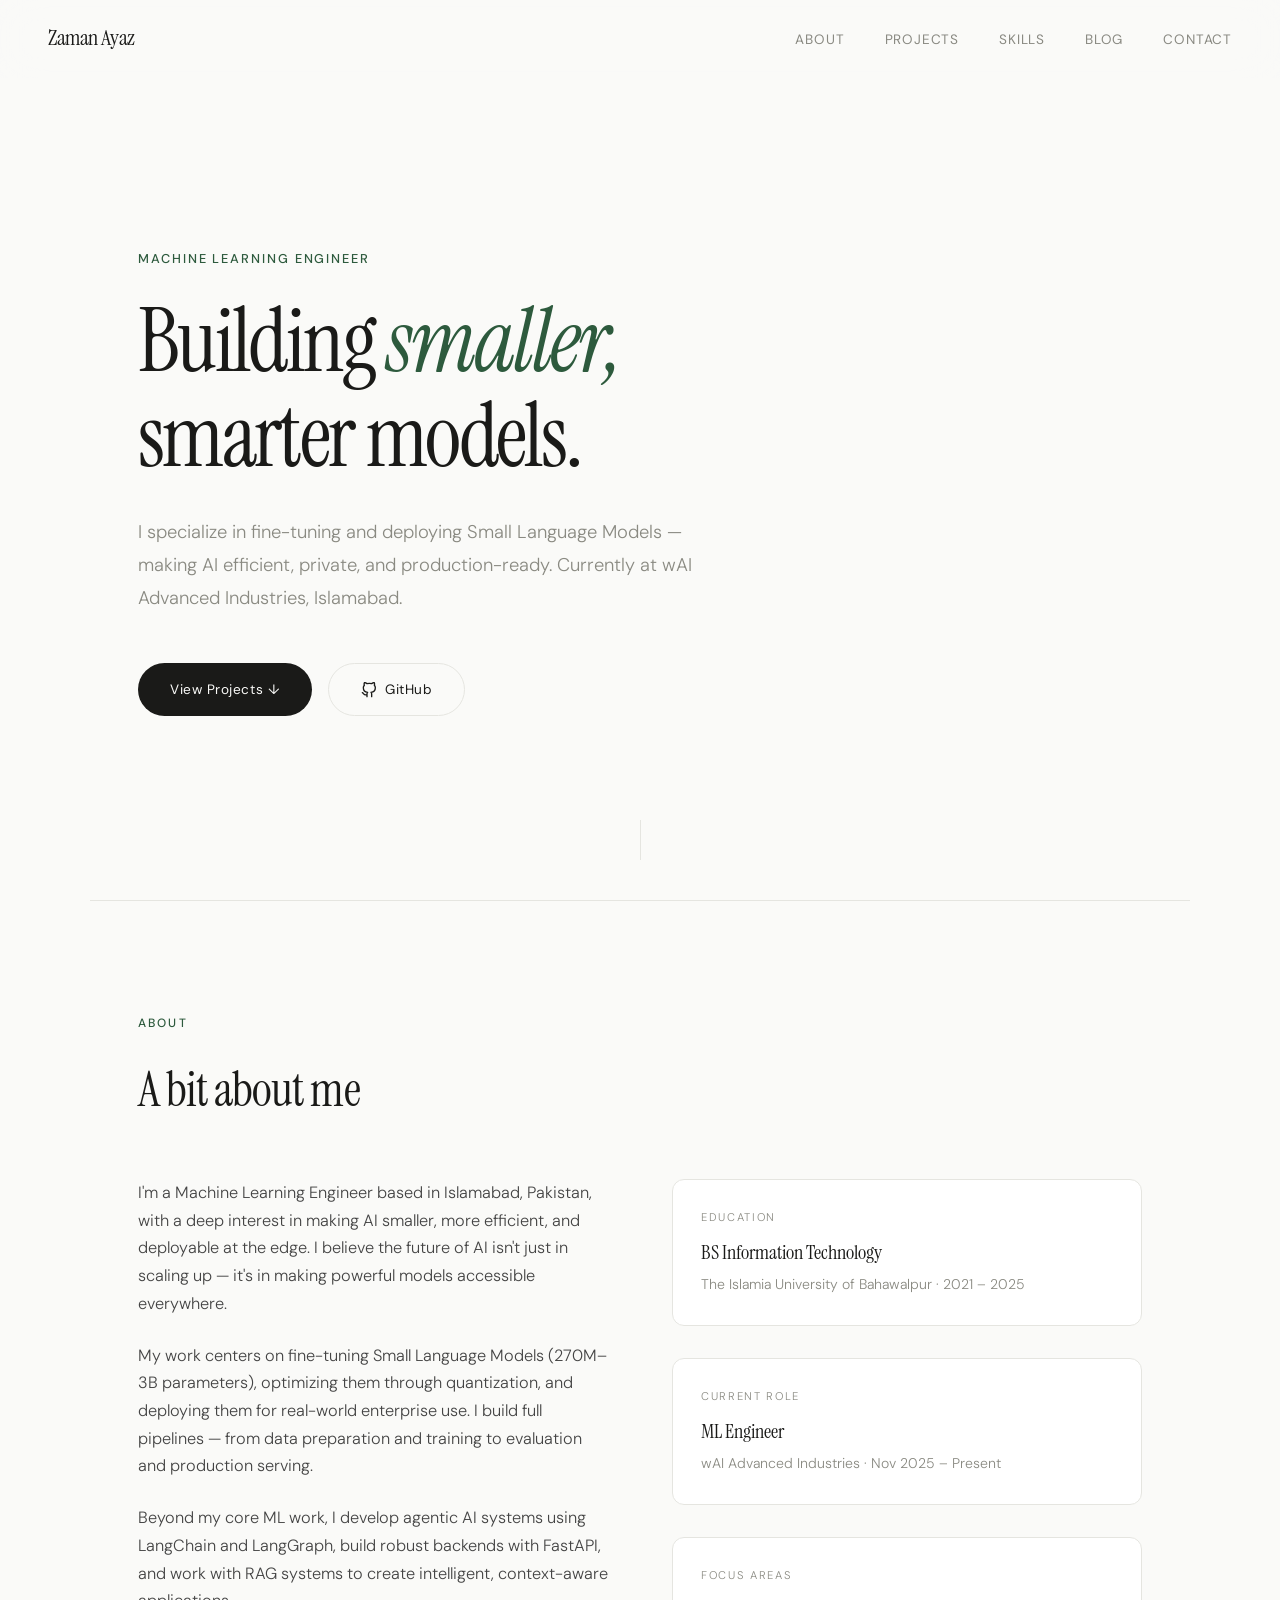
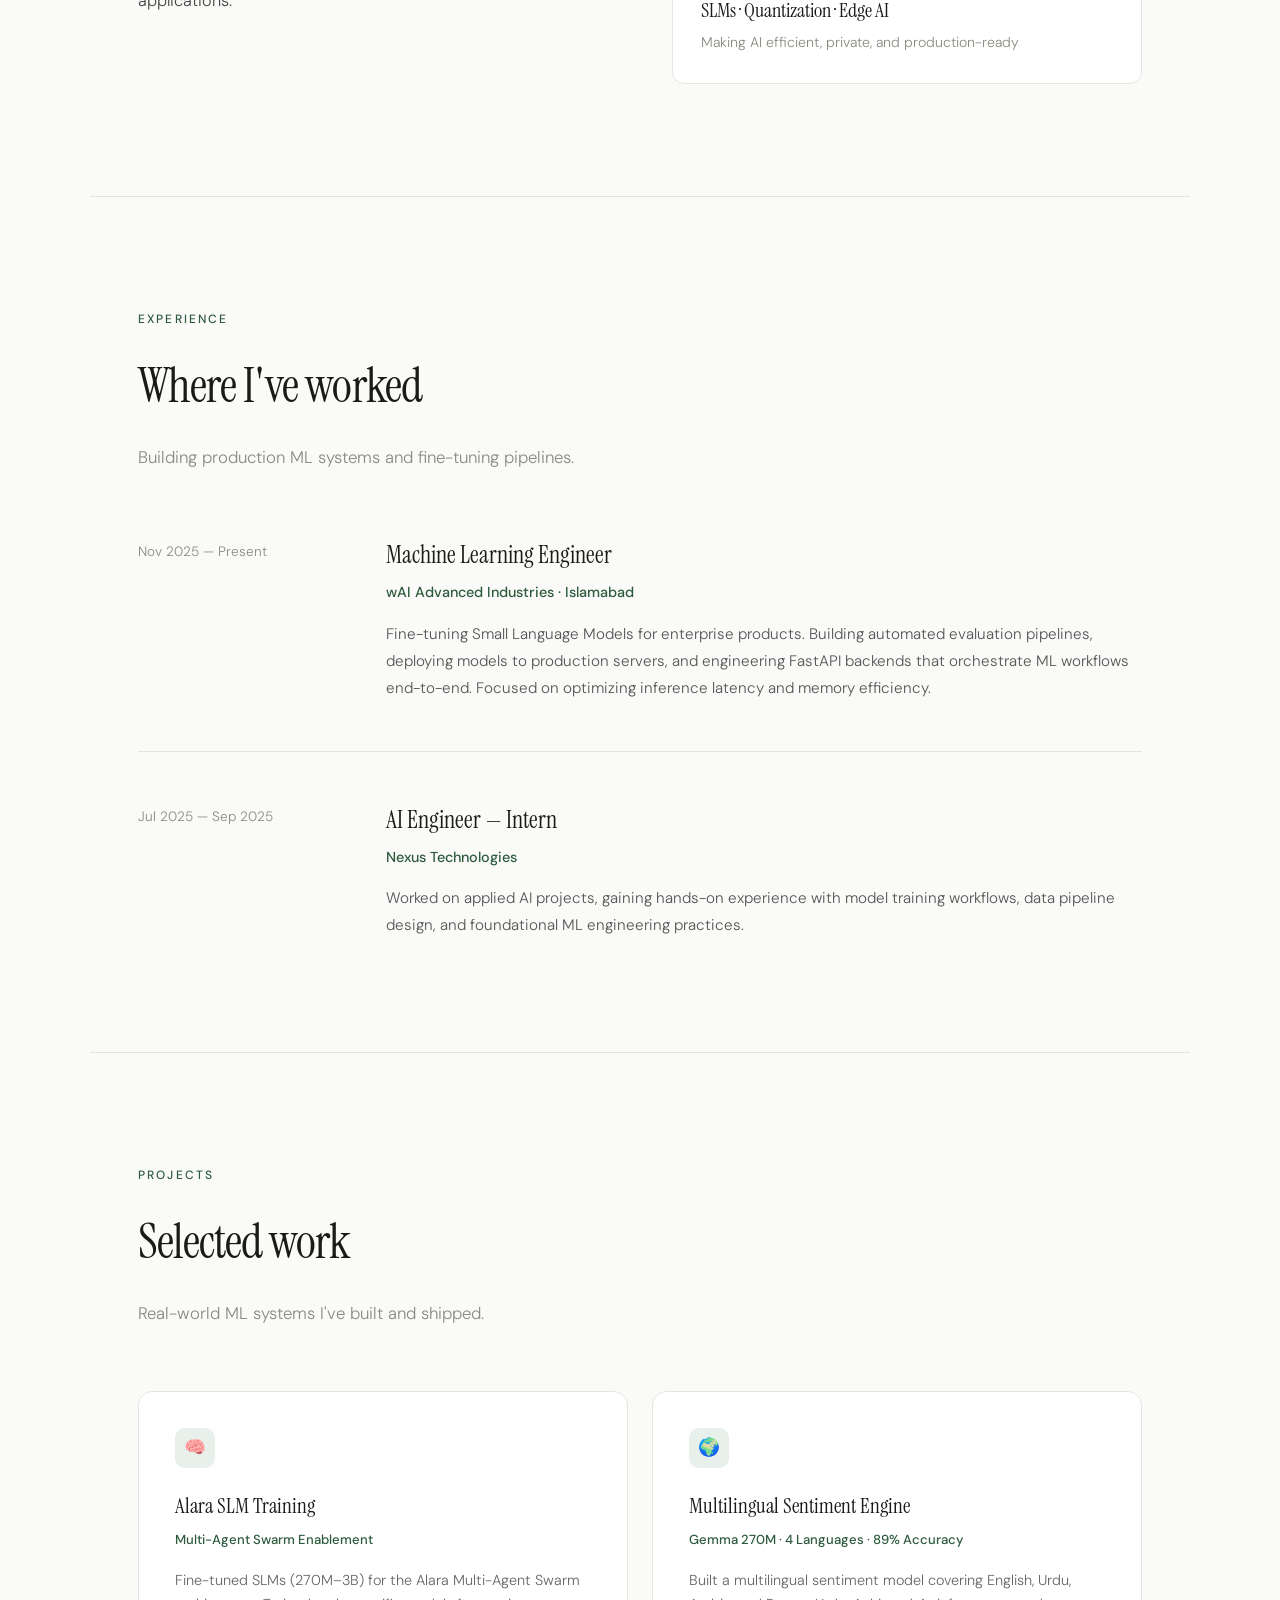
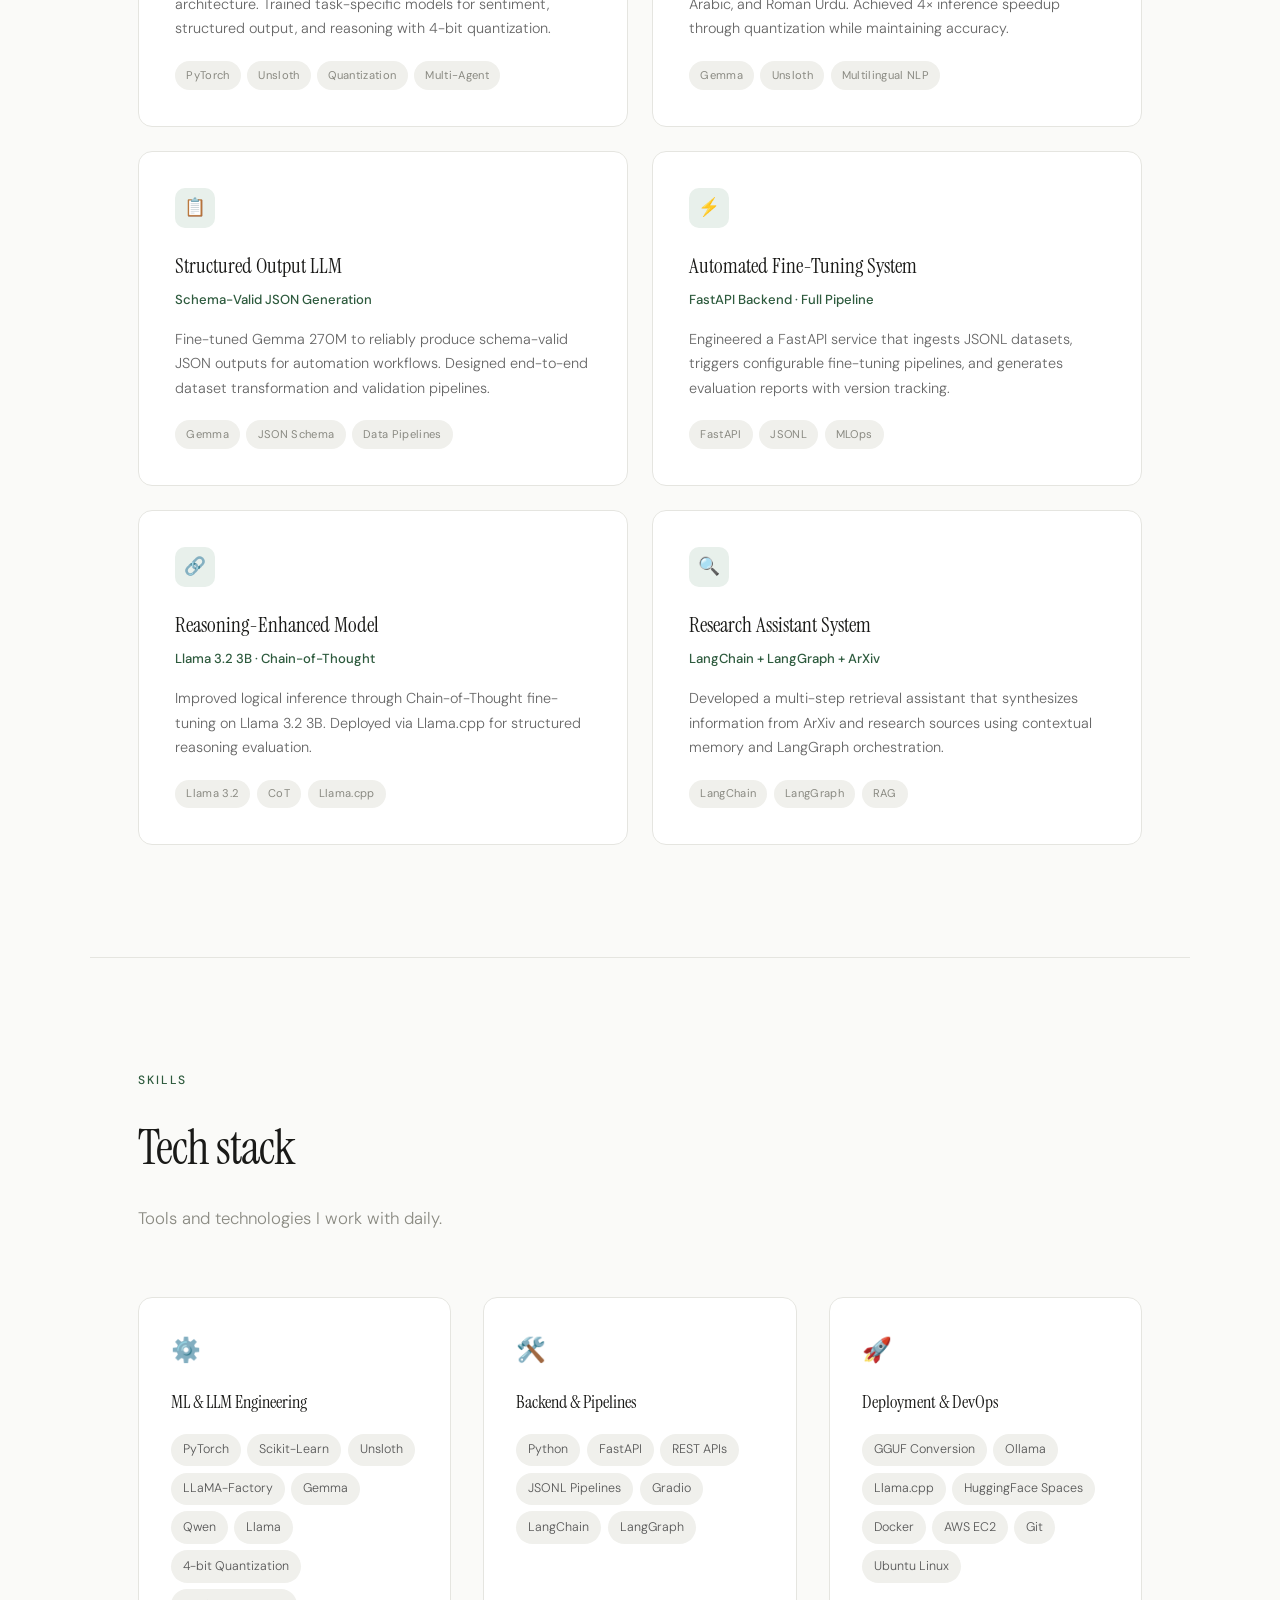
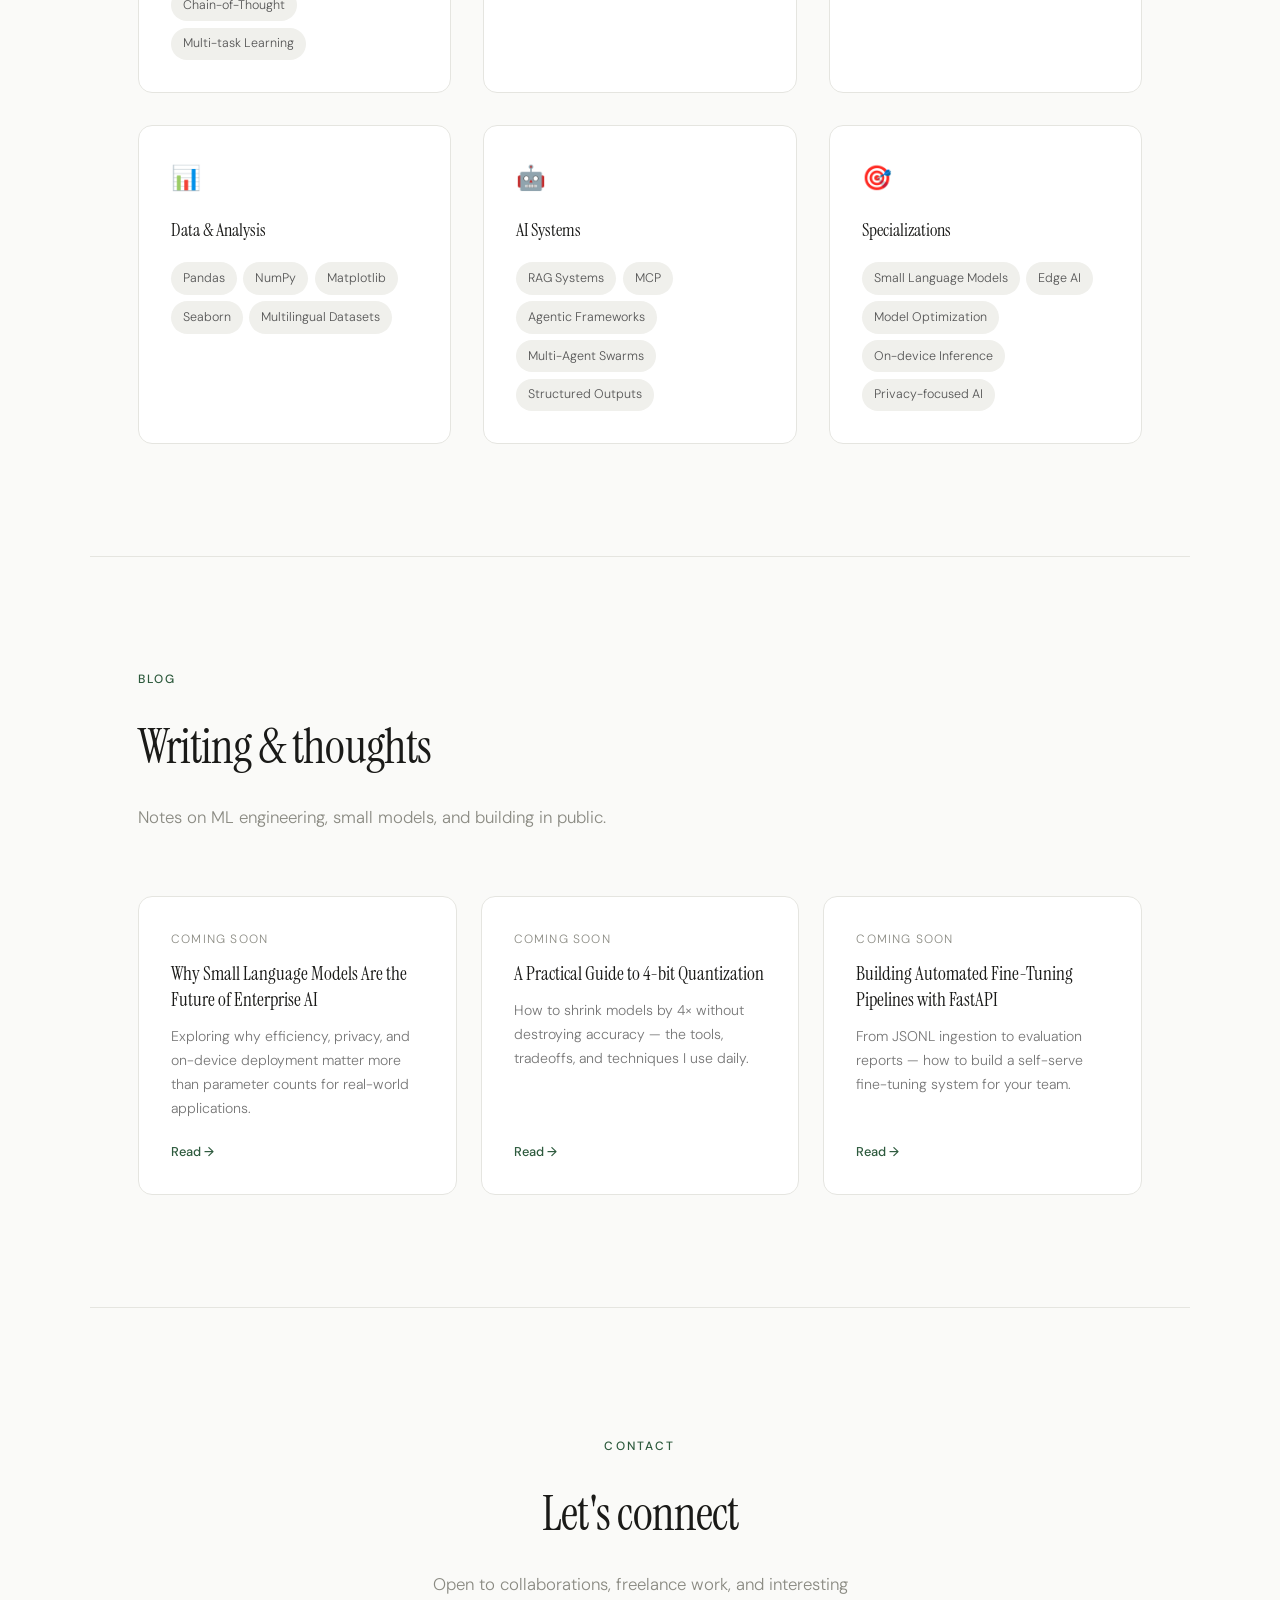
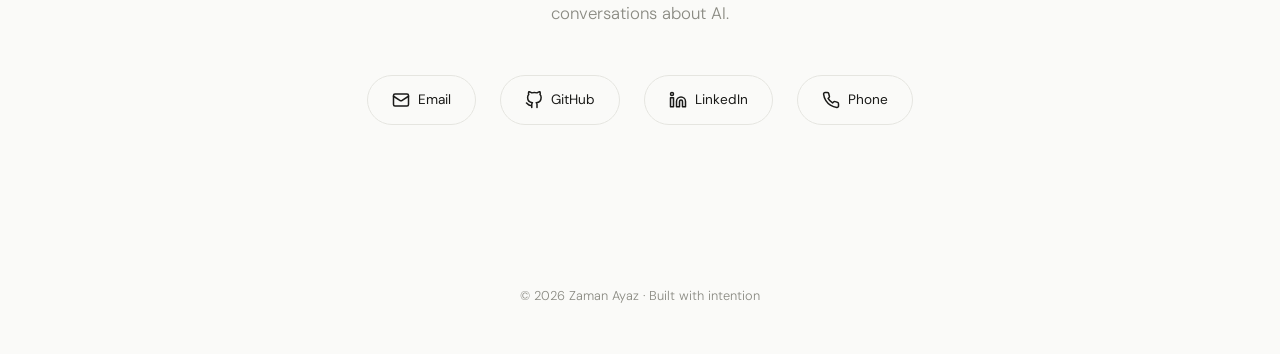
==== index.html @ 04a80a07 "Add role=link to disabled anchors" ====
<!DOCTYPE html>
<html lang="en">
<head>
    <meta charset="UTF-8">
    <meta name="viewport" content="width=device-width, initial-scale=1.0">
    <title>Zaman Ayaz — ML Engineer</title>
    <meta name="description" content="Machine Learning Engineer specializing in Small Language Models, fine-tuning, and efficient AI deployment.">
    <!-- Open Graph / Facebook -->
    <meta property="og:type" content="website">
    <meta property="og:title" content="Zaman Ayaz — ML Engineer">
    <meta property="og:description" content="Machine Learning Engineer specializing in Small Language Models, fine-tuning, and efficient AI deployment.">
    <meta property="og:image" content="https://zamanayaz.github.io/og-image.png">
    <meta property="og:url" content="https://zamanayaz.github.io/">
    <!-- Twitter -->
    <meta name="twitter:card" content="summary_large_image">
    <meta name="twitter:title" content="Zaman Ayaz — ML Engineer">
    <meta name="twitter:description" content="Machine Learning Engineer specializing in Small Language Models, fine-tuning, and efficient AI deployment.">
    <meta name="twitter:image" content="https://zamanayaz.github.io/og-image.png">
    <!-- Favicon -->
    <link rel="icon" href="data:image/svg+xml,<svg xmlns=%22http://www.w3.org/2000/svg%22 viewBox=%220 0 100 100%22><text y=%22.9em%22 font-size=%2290%22>⚡</text></svg>">
    <link rel="preconnect" href="https://fonts.googleapis.com">
    <link rel="preconnect" href="https://fonts.gstatic.com" crossorigin>
    <link href="https://fonts.googleapis.com/css2?family=Instrument+Serif:ital@0;1&family=DM+Sans:ital,opsz,wght@0,9..40,300;0,9..40,400;0,9..40,500;1,9..40,300;1,9..40,400&display=swap" rel="stylesheet">
    <style>
        :root {
            --bg: #FAFAF8;
            --fg: #1A1A18;
            --muted: #8A8A82;
            --accent: #2D5A3D;
            --accent-light: #E8F0EB;
            --border: #E5E5E0;
            --card-bg: #FFFFFF;
            --tag-bg: #F0F0EC;
            --serif: 'Instrument Serif', Georgia, serif;
            --sans: 'DM Sans', -apple-system, sans-serif;
        }

        @media (prefers-color-scheme: dark) {
            :root {
                --bg: #121212;
                --fg: #FAFAF8;
                --muted: #A0A09A;
                --accent: #4CAF6A;
                --accent-light: #1A2E22;
                --border: #333333;
                --card-bg: #1E1E1E;
                --tag-bg: #2A2A2A;
            }
        }

        * { margin: 0; padding: 0; box-sizing: border-box; }

        *:focus-visible {
            outline: 2px solid var(--accent);
            outline-offset: 4px;
        }

        html {
            scroll-behavior: smooth;
            font-size: 16px;
        }

        body {
            font-family: var(--sans);
            background: var(--bg);
            color: var(--fg);
            line-height: 1.7;
            font-weight: 300;
            overflow-x: hidden;
        }

        ::selection {
            background: var(--accent);
            color: #fff;
        }

        /* ── NAV ── */
        nav {
            position: fixed;
            top: 0;
            left: 0;
            right: 0;
            z-index: 100;
            padding: 1.25rem 3rem;
            display: flex;
            justify-content: space-between;
            align-items: center;
            background: rgba(250, 250, 248, 0.85);
            backdrop-filter: blur(20px);
            -webkit-backdrop-filter: blur(20px);
            border-bottom: 1px solid transparent;
            transition: border-color 0.3s;
        }

        nav.scrolled {
            border-bottom-color: var(--border);
        }

        .nav-logo {
            font-family: var(--serif);
            font-size: 1.35rem;
            color: var(--fg);
            text-decoration: none;
            letter-spacing: -0.02em;
            transition: opacity 0.3s;
        }

        .nav-logo:hover {
            opacity: 0.7;
        }

        .nav-links {
            display: flex;
            gap: 2.5rem;
            list-style: none;
        }

        .nav-links a {
            text-decoration: none;
            color: var(--muted);
            font-size: 0.85rem;
            font-weight: 400;
            letter-spacing: 0.06em;
            text-transform: uppercase;
            transition: color 0.3s;
            position: relative;
        }

        .nav-links a::after {
            content: '';
            position: absolute;
            bottom: -4px;
            left: 0;
            width: 0;
            height: 1px;
            background: var(--accent);
            transition: width 0.3s;
        }

        .nav-links a:hover { color: var(--fg); }
        .nav-links a:hover::after { width: 100%; }

        .hamburger {
            display: none;
            flex-direction: column;
            gap: 5px;
            cursor: pointer;
            background: none;
            border: none;
            padding: 4px;
        }

        .hamburger span {
            display: block;
            width: 22px;
            height: 1.5px;
            background: var(--fg);
            transition: all 0.3s;
        }

        /* ── HERO ── */
        .hero {
            min-height: 100vh;
            display: flex;
            flex-direction: column;
            justify-content: center;
            padding: 8rem 3rem 4rem;
            max-width: 1100px;
            margin: 0 auto;
        }

        .hero-eyebrow {
            font-size: 0.8rem;
            text-transform: uppercase;
            letter-spacing: 0.15em;
            color: var(--accent);
            font-weight: 500;
            margin-bottom: 1.5rem;
            opacity: 0;
            animation: fadeUp 0.8s ease forwards 0.2s;
        }

        .hero h1 {
            font-family: var(--serif);
            font-size: clamp(3rem, 7vw, 5.5rem);
            font-weight: 400;
            line-height: 1.08;
            letter-spacing: -0.03em;
            margin-bottom: 2rem;
            opacity: 0;
            animation: fadeUp 0.8s ease forwards 0.4s;
        }

        .hero h1 em {
            font-style: italic;
            color: var(--accent);
        }

        .hero-desc {
            font-size: 1.15rem;
            color: var(--muted);
            max-width: 560px;
            line-height: 1.8;
            opacity: 0;
            animation: fadeUp 0.8s ease forwards 0.6s;
        }

        .hero-cta {
            display: flex;
            gap: 1rem;
            margin-top: 3rem;
            opacity: 0;
            animation: fadeUp 0.8s ease forwards 0.8s;
        }

        .btn-primary {
            display: inline-flex;
            align-items: center;
            gap: 0.5rem;
            padding: 0.85rem 2rem;
            background: var(--fg);
            color: var(--bg);
            text-decoration: none;
            font-size: 0.85rem;
            font-weight: 400;
            letter-spacing: 0.04em;
            border-radius: 100px;
            transition: all 0.3s;
        }

        .btn-primary:hover {
            background: var(--accent);
            transform: translateY(-2px);
        }

        .btn-secondary {
            display: inline-flex;
            align-items: center;
            gap: 0.5rem;
            padding: 0.85rem 2rem;
            background: transparent;
            color: var(--fg);
            text-decoration: none;
            font-size: 0.85rem;
            font-weight: 400;
            letter-spacing: 0.04em;
            border: 1px solid var(--border);
            border-radius: 100px;
            transition: all 0.3s;
        }

        .btn-secondary:hover {
            border-color: var(--fg);
            transform: translateY(-2px);
        }

        .scroll-indicator {
            position: absolute;
            bottom: 2.5rem;
            left: 50%;
            transform: translateX(-50%);
            display: flex;
            flex-direction: column;
            align-items: center;
            gap: 0.5rem;
            opacity: 0;
            animation: fadeUp 0.8s ease forwards 1s;
        }

        .scroll-line {
            width: 1px;
            height: 40px;
            background: var(--border);
            position: relative;
            overflow: hidden;
        }

        .scroll-line::after {
            content: '';
            position: absolute;
            top: -100%;
            width: 100%;
            height: 100%;
            background: var(--accent);
            animation: scrollDown 2s ease infinite;
        }

        /* ── SECTIONS ── */
        section {
            padding: 7rem 3rem;
            max-width: 1100px;
            margin: 0 auto;
        }

        .section-label {
            font-size: 0.75rem;
            text-transform: uppercase;
            letter-spacing: 0.18em;
            color: var(--accent);
            font-weight: 500;
            margin-bottom: 1rem;
        }

        .section-title {
            font-family: var(--serif);
            font-size: clamp(2rem, 4vw, 3rem);
            font-weight: 400;
            letter-spacing: -0.02em;
            margin-bottom: 1rem;
        }

        .section-subtitle {
            color: var(--muted);
            font-size: 1.05rem;
            max-width: 520px;
            margin-bottom: 4rem;
        }

        .divider {
            width: 100%;
            height: 1px;
            background: var(--border);
            max-width: 1100px;
            margin: 0 auto;
        }

        /* ── ABOUT ── */
        .about-grid {
            display: grid;
            grid-template-columns: 1fr 1fr;
            gap: 4rem;
            align-items: start;
        }

        .about-text p {
            margin-bottom: 1.5rem;
            color: #444;
            font-size: 1.02rem;
        }

        .about-details {
            display: flex;
            flex-direction: column;
            gap: 2rem;
        }

        .detail-block {
            padding: 1.75rem;
            background: var(--card-bg);
            border: 1px solid var(--border);
            border-radius: 12px;
        }

        .detail-label {
            font-size: 0.7rem;
            text-transform: uppercase;
            letter-spacing: 0.15em;
            color: var(--muted);
            margin-bottom: 0.5rem;
        }

        .detail-value {
            font-family: var(--serif);
            font-size: 1.25rem;
        }

        .detail-sub {
            font-size: 0.88rem;
            color: var(--muted);
            margin-top: 0.25rem;
        }

        /* ── EXPERIENCE ── */
        .exp-timeline {
            display: flex;
            flex-direction: column;
            gap: 3rem;
        }

        .exp-item {
            display: grid;
            grid-template-columns: 200px 1fr;
            gap: 3rem;
            padding-bottom: 3rem;
            border-bottom: 1px solid var(--border);
        }

        .exp-item:last-child { border-bottom: none; padding-bottom: 0; }

        .exp-date {
            font-size: 0.85rem;
            color: var(--muted);
            padding-top: 0.3rem;
        }

        .exp-role {
            font-family: var(--serif);
            font-size: 1.5rem;
            margin-bottom: 0.25rem;
        }

        .exp-company {
            color: var(--accent);
            font-weight: 500;
            font-size: 0.9rem;
            margin-bottom: 1rem;
        }

        .exp-desc {
            color: #555;
            font-size: 0.95rem;
            line-height: 1.8;
        }

        /* ── PROJECTS ── */
        .projects-grid {
            display: grid;
            grid-template-columns: repeat(2, 1fr);
            gap: 1.5rem;
        }

        .project-card {
            background: var(--card-bg);
            border: 1px solid var(--border);
            border-radius: 14px;
            padding: 2.25rem;
            transition: all 0.4s cubic-bezier(0.25, 0.46, 0.45, 0.94);
            position: relative;
            overflow: hidden;
        }

        .project-card::before {
            content: '';
            position: absolute;
            top: 0;
            left: 0;
            right: 0;
            height: 3px;
            background: var(--accent);
            transform: scaleX(0);
            transform-origin: left;
            transition: transform 0.4s cubic-bezier(0.25, 0.46, 0.45, 0.94);
        }

        .project-card:hover {
            transform: translateY(-4px);
            box-shadow: 0 20px 60px rgba(0,0,0,0.06);
            border-color: transparent;
        }

        .project-card:hover::before {
            transform: scaleX(1);
        }

        .project-icon {
            width: 40px;
            height: 40px;
            background: var(--accent-light);
            border-radius: 10px;
            display: flex;
            align-items: center;
            justify-content: center;
            margin-bottom: 1.25rem;
            font-size: 1.1rem;
        }

        .project-name {
            font-family: var(--serif);
            font-size: 1.3rem;
            margin-bottom: 0.35rem;
        }

        .project-tagline {
            font-size: 0.82rem;
            color: var(--accent);
            font-weight: 500;
            margin-bottom: 1rem;
        }

        .project-desc {
            font-size: 0.9rem;
            color: #666;
            line-height: 1.7;
            margin-bottom: 1.25rem;
        }

        .project-tags {
            display: flex;
            flex-wrap: wrap;
            gap: 0.4rem;
        }

        .tag {
            font-size: 0.7rem;
            padding: 0.3rem 0.7rem;
            background: var(--tag-bg);
            border-radius: 100px;
            color: var(--muted);
            letter-spacing: 0.03em;
            font-weight: 400;
        }

        /* ── SKILLS ── */
        .skills-categories {
            display: grid;
            grid-template-columns: repeat(3, 1fr);
            gap: 2rem;
        }

        .skill-category {
            padding: 2rem;
            background: var(--card-bg);
            border: 1px solid var(--border);
            border-radius: 14px;
            transition: all 0.3s;
        }

        .skill-category:hover {
            border-color: var(--accent);
        }

        .skill-cat-icon {
            font-size: 1.5rem;
            margin-bottom: 1rem;
        }

        .skill-cat-name {
            font-family: var(--serif);
            font-size: 1.15rem;
            margin-bottom: 1rem;
        }

        .skill-list {
            display: flex;
            flex-wrap: wrap;
            gap: 0.4rem;
        }

        .skill-tag {
            font-size: 0.78rem;
            padding: 0.35rem 0.75rem;
            background: var(--tag-bg);
            border-radius: 100px;
            color: #555;
            transition: all 0.2s;
        }

        .skill-tag:hover {
            background: var(--accent-light);
            color: var(--accent);
        }

        /* ── BLOG ── */
        .blog-grid {
            display: grid;
            grid-template-columns: repeat(3, 1fr);
            gap: 1.5rem;
        }

        .blog-card {
            background: var(--card-bg);
            border: 1px solid var(--border);
            border-radius: 14px;
            padding: 2rem;
            transition: all 0.3s;
            text-decoration: none;
            color: inherit;
            display: flex;
            flex-direction: column;
        }

        .blog-card:hover {
            transform: translateY(-3px);
            box-shadow: 0 15px 40px rgba(0,0,0,0.05);
        }

        .blog-date {
            font-size: 0.75rem;
            color: var(--muted);
            text-transform: uppercase;
            letter-spacing: 0.1em;
            margin-bottom: 0.75rem;
        }

        .blog-title {
            font-family: var(--serif);
            font-size: 1.2rem;
            line-height: 1.35;
            margin-bottom: 0.75rem;
        }

        .blog-excerpt {
            font-size: 0.88rem;
            color: #777;
            line-height: 1.7;
            flex: 1;
        }

        .blog-read {
            font-size: 0.8rem;
            color: var(--accent);
            font-weight: 500;
            margin-top: 1.25rem;
            display: inline-flex;
            align-items: center;
            gap: 0.3rem;
        }

        /* ── CONTACT / FOOTER ── */
        .contact-section {
            text-align: center;
            padding: 8rem 3rem;
        }

        .contact-section .section-subtitle {
            margin: 0 auto 3rem;
        }

        .social-links {
            display: flex;
            justify-content: center;
            gap: 1.5rem;
        }

        .social-link {
            display: flex;
            align-items: center;
            gap: 0.5rem;
            padding: 0.75rem 1.5rem;
            border: 1px solid var(--border);
            border-radius: 100px;
            text-decoration: none;
            color: var(--fg);
            font-size: 0.85rem;
            font-weight: 400;
            transition: all 0.3s;
        }

        .social-link:hover {
            border-color: var(--accent);
            color: var(--accent);
            transform: translateY(-2px);
        }

        .social-link svg {
            width: 18px;
            height: 18px;
        }

        .back-to-top {
            position: fixed;
            bottom: 2rem;
            right: 2rem;
            width: 45px;
            height: 45px;
            background: var(--fg);
            color: var(--bg);
            border: none;
            border-radius: 50%;
            cursor: pointer;
            display: flex;
            align-items: center;
            justify-content: center;
            opacity: 0;
            visibility: hidden;
            transform: translateY(20px);
            transition: all 0.3s;
            z-index: 90;
            box-shadow: 0 4px 12px rgba(0,0,0,0.1);
        }

        .back-to-top.show {
            opacity: 1;
            visibility: visible;
            transform: translateY(0);
        }

        .back-to-top:hover {
            background: var(--accent);
            transform: translateY(-3px);
        }

        footer {
            text-align: center;
            padding: 2rem 3rem 3rem;
            font-size: 0.8rem;
            color: var(--muted);
        }

        /* ── ANIMATIONS ── */
        @keyframes fadeUp {
            from { opacity: 0; transform: translateY(30px); }
            to { opacity: 1; transform: translateY(0); }
        }

        @keyframes scrollDown {
            0% { top: -100%; }
            100% { top: 100%; }
        }

        .reveal {
            opacity: 0;
            transform: translateY(40px);
            transition: all 0.8s cubic-bezier(0.25, 0.46, 0.45, 0.94);
        }

        .reveal.visible {
            opacity: 1;
            transform: translateY(0);
        }

        /* ── RESPONSIVE ── */
        @media (max-width: 900px) {
            nav { padding: 1rem 1.5rem; }
            .nav-links { display: none; }
            .nav-links.open {
                display: flex;
                flex-direction: column;
                position: absolute;
                top: 100%;
                left: 0;
                right: 0;
                background: rgba(250,250,248,0.97);
                backdrop-filter: blur(20px);
                padding: 1.5rem 2rem;
                gap: 1.25rem;
                border-bottom: 1px solid var(--border);
            }
            .hamburger { display: flex; }

            section, .hero, .contact-section { padding-left: 1.5rem; padding-right: 1.5rem; }
            .hero { min-height: 90vh; padding-top: 7rem; }

            .about-grid { grid-template-columns: 1fr; gap: 2.5rem; }
            .exp-item { grid-template-columns: 1fr; gap: 0.75rem; }
            .projects-grid { grid-template-columns: 1fr; }
            .skills-categories { grid-template-columns: 1fr; }
            .blog-grid { grid-template-columns: 1fr; }

            .hero-cta { flex-direction: column; }
            .social-links { flex-wrap: wrap; justify-content: center; }
        }
    </style>
</head>
<body>

<!-- NAV -->
<nav id="navbar">
    <a href="#" class="nav-logo" aria-label="Home" onclick="event.preventDefault(); window.scrollTo(0,0);">Zaman Ayaz</a>
    <button class="hamburger" onclick="document.querySelector('.nav-links').classList.toggle('open')" aria-label="Menu">
        <span></span><span></span><span></span>
    </button>
    <ul class="nav-links">
        <li><a href="#about">About</a></li>
        <li><a href="#projects">Projects</a></li>
        <li><a href="#skills">Skills</a></li>
        <li><a href="#blog">Blog</a></li>
        <li><a href="#contact">Contact</a></li>
    </ul>
</nav>

<!-- HERO -->
<section class="hero" style="position:relative;">
    <div class="hero-eyebrow">Machine Learning Engineer</div>
    <h1>Building <em>smaller,</em><br>smarter models.</h1>
    <p class="hero-desc">
        I specialize in fine-tuning and deploying Small Language Models — making AI efficient, private, and production-ready. Currently at wAI Advanced Industries, Islamabad.
    </p>
    <div class="hero-cta">
        <a href="#projects" class="btn-primary">View Projects ↓</a>
        <a href="https://github.com/zamanayaz" target="_blank" class="btn-secondary">
            <svg aria-hidden="true" width="16" height="16" viewBox="0 0 24 24" fill="none" stroke="currentColor" stroke-width="2" stroke-linecap="round" stroke-linejoin="round"><path d="M9 19c-5 1.5-5-2.5-7-3m14 6v-3.87a3.37 3.37 0 0 0-.94-2.61c3.14-.35 6.44-1.54 6.44-7A5.44 5.44 0 0 0 20 4.77 5.07 5.07 0 0 0 19.91 1S18.73.65 16 2.48a13.38 13.38 0 0 0-7 0C6.27.65 5.09 1 5.09 1A5.07 5.07 0 0 0 5 4.77a5.44 5.44 0 0 0-1.5 3.78c0 5.42 3.3 6.61 6.44 7A3.37 3.37 0 0 0 9 18.13V22"/></svg>
            GitHub
        </a>
    </div>
    <div class="scroll-indicator">
        <div class="scroll-line"></div>
    </div>
</section>

<div class="divider"></div>

<!-- ABOUT -->
<section id="about">
    <div class="section-label reveal">About</div>
    <h2 class="section-title reveal">A bit about me</h2>
    <div class="about-grid" style="margin-top: 3rem;">
        <div class="about-text reveal">
            <p>
                I'm a Machine Learning Engineer based in Islamabad, Pakistan, with a deep interest in making AI smaller, more efficient, and deployable at the edge. I believe the future of AI isn't just in scaling up — it's in making powerful models accessible everywhere.
            </p>
            <p>
                My work centers on fine-tuning Small Language Models (270M–3B parameters), optimizing them through quantization, and deploying them for real-world enterprise use. I build full pipelines — from data preparation and training to evaluation and production serving.
            </p>
            <p>
                Beyond my core ML work, I develop agentic AI systems using LangChain and LangGraph, build robust backends with FastAPI, and work with RAG systems to create intelligent, context-aware applications.
            </p>
        </div>
        <div class="about-details reveal">
            <div class="detail-block">
                <div class="detail-label">Education</div>
                <div class="detail-value">BS Information Technology</div>
                <div class="detail-sub">The Islamia University of Bahawalpur · 2021 – 2025</div>
            </div>
            <div class="detail-block">
                <div class="detail-label">Current Role</div>
                <div class="detail-value">ML Engineer</div>
                <div class="detail-sub">wAI Advanced Industries · Nov 2025 – Present</div>
            </div>
            <div class="detail-block">
                <div class="detail-label">Focus Areas</div>
                <div class="detail-value">SLMs · Quantization · Edge AI</div>
                <div class="detail-sub">Making AI efficient, private, and production-ready</div>
            </div>
        </div>
    </div>
</section>

<div class="divider"></div>

<!-- EXPERIENCE -->
<section id="experience">
    <div class="section-label reveal">Experience</div>
    <h2 class="section-title reveal">Where I've worked</h2>
    <div class="section-subtitle reveal">Building production ML systems and fine-tuning pipelines.</div>
    <div class="exp-timeline">
        <div class="exp-item reveal">
            <div class="exp-date">Nov 2025 — Present</div>
            <div>
                <div class="exp-role">Machine Learning Engineer</div>
                <div class="exp-company">wAI Advanced Industries · Islamabad</div>
                <div class="exp-desc">
                    Fine-tuning Small Language Models for enterprise products. Building automated evaluation pipelines, deploying models to production servers, and engineering FastAPI backends that orchestrate ML workflows end-to-end. Focused on optimizing inference latency and memory efficiency.
                </div>
            </div>
        </div>
        <div class="exp-item reveal">
            <div class="exp-date">Jul 2025 — Sep 2025</div>
            <div>
                <div class="exp-role">AI Engineer — Intern</div>
                <div class="exp-company">Nexus Technologies</div>
                <div class="exp-desc">
                    Worked on applied AI projects, gaining hands-on experience with model training workflows, data pipeline design, and foundational ML engineering practices.
                </div>
            </div>
        </div>
    </div>
</section>

<div class="divider"></div>

<!-- PROJECTS -->
<section id="projects">
    <div class="section-label reveal">Projects</div>
    <h2 class="section-title reveal">Selected work</h2>
    <div class="section-subtitle reveal">Real-world ML systems I've built and shipped.</div>
    <div class="projects-grid">
        <div class="project-card reveal">
            <div class="project-icon">🧠</div>
            <div class="project-name">Alara SLM Training</div>
            <div class="project-tagline">Multi-Agent Swarm Enablement</div>
            <div class="project-desc">Fine-tuned SLMs (270M–3B) for the Alara Multi-Agent Swarm architecture. Trained task-specific models for sentiment, structured output, and reasoning with 4-bit quantization.</div>
            <div class="project-tags">
                <span class="tag">PyTorch</span>
                <span class="tag">Unsloth</span>
                <span class="tag">Quantization</span>
                <span class="tag">Multi-Agent</span>
            </div>
        </div>
        <div class="project-card reveal">
            <div class="project-icon">🌍</div>
            <div class="project-name">Multilingual Sentiment Engine</div>
            <div class="project-tagline">Gemma 270M · 4 Languages · 89% Accuracy</div>
            <div class="project-desc">Built a multilingual sentiment model covering English, Urdu, Arabic, and Roman Urdu. Achieved 4× inference speedup through quantization while maintaining accuracy.</div>
            <div class="project-tags">
                <span class="tag">Gemma</span>
                <span class="tag">Unsloth</span>
                <span class="tag">Multilingual NLP</span>
            </div>
        </div>
        <div class="project-card reveal">
            <div class="project-icon">📋</div>
            <div class="project-name">Structured Output LLM</div>
            <div class="project-tagline">Schema-Valid JSON Generation</div>
            <div class="project-desc">Fine-tuned Gemma 270M to reliably produce schema-valid JSON outputs for automation workflows. Designed end-to-end dataset transformation and validation pipelines.</div>
            <div class="project-tags">
                <span class="tag">Gemma</span>
                <span class="tag">JSON Schema</span>
                <span class="tag">Data Pipelines</span>
            </div>
        </div>
        <div class="project-card reveal">
            <div class="project-icon">⚡</div>
            <div class="project-name">Automated Fine-Tuning System</div>
            <div class="project-tagline">FastAPI Backend · Full Pipeline</div>
            <div class="project-desc">Engineered a FastAPI service that ingests JSONL datasets, triggers configurable fine-tuning pipelines, and generates evaluation reports with version tracking.</div>
            <div class="project-tags">
                <span class="tag">FastAPI</span>
                <span class="tag">JSONL</span>
                <span class="tag">MLOps</span>
            </div>
        </div>
        <div class="project-card reveal">
            <div class="project-icon">🔗</div>
            <div class="project-name">Reasoning-Enhanced Model</div>
            <div class="project-tagline">Llama 3.2 3B · Chain-of-Thought</div>
            <div class="project-desc">Improved logical inference through Chain-of-Thought fine-tuning on Llama 3.2 3B. Deployed via Llama.cpp for structured reasoning evaluation.</div>
            <div class="project-tags">
                <span class="tag">Llama 3.2</span>
                <span class="tag">CoT</span>
                <span class="tag">Llama.cpp</span>
            </div>
        </div>
        <div class="project-card reveal">
            <div class="project-icon">🔍</div>
            <div class="project-name">Research Assistant System</div>
            <div class="project-tagline">LangChain + LangGraph + ArXiv</div>
            <div class="project-desc">Developed a multi-step retrieval assistant that synthesizes information from ArXiv and research sources using contextual memory and LangGraph orchestration.</div>
            <div class="project-tags">
                <span class="tag">LangChain</span>
                <span class="tag">LangGraph</span>
                <span class="tag">RAG</span>
            </div>
        </div>
    </div>
</section>

<div class="divider"></div>

<!-- SKILLS -->
<section id="skills">
    <div class="section-label reveal">Skills</div>
    <h2 class="section-title reveal">Tech stack</h2>
    <div class="section-subtitle reveal">Tools and technologies I work with daily.</div>
    <div class="skills-categories">
        <div class="skill-category reveal">
            <div class="skill-cat-icon">⚙️</div>
            <div class="skill-cat-name">ML & LLM Engineering</div>
            <div class="skill-list">
                <span class="skill-tag">PyTorch</span>
                <span class="skill-tag">Scikit-Learn</span>
                <span class="skill-tag">Unsloth</span>
                <span class="skill-tag">LLaMA-Factory</span>
                <span class="skill-tag">Gemma</span>
                <span class="skill-tag">Qwen</span>
                <span class="skill-tag">Llama</span>
                <span class="skill-tag">4-bit Quantization</span>
                <span class="skill-tag">Chain-of-Thought</span>
                <span class="skill-tag">Multi-task Learning</span>
            </div>
        </div>
        <div class="skill-category reveal">
            <div class="skill-cat-icon">🛠️</div>
            <div class="skill-cat-name">Backend & Pipelines</div>
            <div class="skill-list">
                <span class="skill-tag">Python</span>
                <span class="skill-tag">FastAPI</span>
                <span class="skill-tag">REST APIs</span>
                <span class="skill-tag">JSONL Pipelines</span>
                <span class="skill-tag">Gradio</span>
                <span class="skill-tag">LangChain</span>
                <span class="skill-tag">LangGraph</span>
            </div>
        </div>
        <div class="skill-category reveal">
            <div class="skill-cat-icon">🚀</div>
            <div class="skill-cat-name">Deployment & DevOps</div>
            <div class="skill-list">
                <span class="skill-tag">GGUF Conversion</span>
                <span class="skill-tag">Ollama</span>
                <span class="skill-tag">Llama.cpp</span>
                <span class="skill-tag">HuggingFace Spaces</span>
                <span class="skill-tag">Docker</span>
                <span class="skill-tag">AWS EC2</span>
                <span class="skill-tag">Git</span>
                <span class="skill-tag">Ubuntu Linux</span>
            </div>
        </div>
        <div class="skill-category reveal">
            <div class="skill-cat-icon">📊</div>
            <div class="skill-cat-name">Data & Analysis</div>
            <div class="skill-list">
                <span class="skill-tag">Pandas</span>
                <span class="skill-tag">NumPy</span>
                <span class="skill-tag">Matplotlib</span>
                <span class="skill-tag">Seaborn</span>
                <span class="skill-tag">Multilingual Datasets</span>
            </div>
        </div>
        <div class="skill-category reveal">
            <div class="skill-cat-icon">🤖</div>
            <div class="skill-cat-name">AI Systems</div>
            <div class="skill-list">
                <span class="skill-tag">RAG Systems</span>
                <span class="skill-tag">MCP</span>
                <span class="skill-tag">Agentic Frameworks</span>
                <span class="skill-tag">Multi-Agent Swarms</span>
                <span class="skill-tag">Structured Outputs</span>
            </div>
        </div>
        <div class="skill-category reveal">
            <div class="skill-cat-icon">🎯</div>
            <div class="skill-cat-name">Specializations</div>
            <div class="skill-list">
                <span class="skill-tag">Small Language Models</span>
                <span class="skill-tag">Edge AI</span>
                <span class="skill-tag">Model Optimization</span>
                <span class="skill-tag">On-device Inference</span>
                <span class="skill-tag">Privacy-focused AI</span>
            </div>
        </div>
    </div>
</section>

<div class="divider"></div>

<!-- BLOG -->
<section id="blog">
    <div class="section-label reveal">Blog</div>
    <h2 class="section-title reveal">Writing & thoughts</h2>
    <div class="section-subtitle reveal">Notes on ML engineering, small models, and building in public.</div>
    <div class="blog-grid">
        <a href="#" class="blog-card reveal" role="link" aria-disabled="true" onclick="event.preventDefault();">
            <div class="blog-date">Coming Soon</div>
            <div class="blog-title">Why Small Language Models Are the Future of Enterprise AI</div>
            <div class="blog-excerpt">Exploring why efficiency, privacy, and on-device deployment matter more than parameter counts for real-world applications.</div>
            <div class="blog-read">Read →</div>
        </a>
        <a href="#" class="blog-card reveal" role="link" aria-disabled="true" onclick="event.preventDefault();">
            <div class="blog-date">Coming Soon</div>
            <div class="blog-title">A Practical Guide to 4-bit Quantization</div>
            <div class="blog-excerpt">How to shrink models by 4× without destroying accuracy — the tools, tradeoffs, and techniques I use daily.</div>
            <div class="blog-read">Read →</div>
        </a>
        <a href="#" class="blog-card reveal" role="link" aria-disabled="true" onclick="event.preventDefault();">
            <div class="blog-date">Coming Soon</div>
            <div class="blog-title">Building Automated Fine-Tuning Pipelines with FastAPI</div>
            <div class="blog-excerpt">From JSONL ingestion to evaluation reports — how to build a self-serve fine-tuning system for your team.</div>
            <div class="blog-read">Read →</div>
        </a>
    </div>
</section>

<div class="divider"></div>

<!-- CONTACT -->
<section id="contact" class="contact-section">
    <div class="section-label reveal">Contact</div>
    <h2 class="section-title reveal">Let's connect</h2>
    <p class="section-subtitle reveal">Open to collaborations, freelance work, and interesting conversations about AI.</p>
    <div class="social-links reveal">
        <a href="mailto:zamanayaz2025@gmail.com" class="social-link">
            <svg aria-hidden="true" viewBox="0 0 24 24" fill="none" stroke="currentColor" stroke-width="2" stroke-linecap="round" stroke-linejoin="round"><rect x="2" y="4" width="20" height="16" rx="2"/><path d="m22 7-8.97 5.7a1.94 1.94 0 0 1-2.06 0L2 7"/></svg>
            Email
        </a>
        <a href="https://github.com/zamanayaz" target="_blank" class="social-link">
            <svg aria-hidden="true" viewBox="0 0 24 24" fill="none" stroke="currentColor" stroke-width="2" stroke-linecap="round" stroke-linejoin="round"><path d="M9 19c-5 1.5-5-2.5-7-3m14 6v-3.87a3.37 3.37 0 0 0-.94-2.61c3.14-.35 6.44-1.54 6.44-7A5.44 5.44 0 0 0 20 4.77 5.07 5.07 0 0 0 19.91 1S18.73.65 16 2.48a13.38 13.38 0 0 0-7 0C6.27.65 5.09 1 5.09 1A5.07 5.07 0 0 0 5 4.77a5.44 5.44 0 0 0-1.5 3.78c0 5.42 3.3 6.61 6.44 7A3.37 3.37 0 0 0 9 18.13V22"/></svg>
            GitHub
        </a>
        <a href="https://linkedin.com/in/zamanayaz25" target="_blank" class="social-link">
            <svg aria-hidden="true" viewBox="0 0 24 24" fill="none" stroke="currentColor" stroke-width="2" stroke-linecap="round" stroke-linejoin="round"><path d="M16 8a6 6 0 0 1 6 6v7h-4v-7a2 2 0 0 0-2-2 2 2 0 0 0-2 2v7h-4v-7a6 6 0 0 1 6-6z"/><rect x="2" y="9" width="4" height="12"/><circle cx="4" cy="4" r="2"/></svg>
            LinkedIn
        </a>
        <a href="tel:+923290723563" class="social-link">
            <svg aria-hidden="true" viewBox="0 0 24 24" fill="none" stroke="currentColor" stroke-width="2" stroke-linecap="round" stroke-linejoin="round"><path d="M22 16.92v3a2 2 0 0 1-2.18 2 19.79 19.79 0 0 1-8.63-3.07 19.5 19.5 0 0 1-6-6 19.79 19.79 0 0 1-3.07-8.67A2 2 0 0 1 4.11 2h3a2 2 0 0 1 2 1.72 12.84 12.84 0 0 0 .7 2.81 2 2 0 0 1-.45 2.11L8.09 9.91a16 16 0 0 0 6 6l1.27-1.27a2 2 0 0 1 2.11-.45 12.84 12.84 0 0 0 2.81.7A2 2 0 0 1 22 16.92z"/></svg>
            Phone
        </a>
    </div>
</section>

<footer>
    <p>© 2026 Zaman Ayaz · Built with intention</p>
</footer>

<button id="backToTop" class="back-to-top" aria-label="Back to top">
    <svg aria-hidden="true" width="20" height="20" viewBox="0 0 24 24" fill="none" stroke="currentColor" stroke-width="2" stroke-linecap="round" stroke-linejoin="round"><path d="m18 15-6-6-6 6"/></svg>
</button>

<script>
    // Nav scroll effect
    window.addEventListener('scroll', () => {
        document.getElementById('navbar').classList.toggle('scrolled', window.scrollY > 50);
    });

    // Scroll reveal
    const observer = new IntersectionObserver((entries) => {
        entries.forEach((entry, i) => {
            if (entry.isIntersecting) {
                setTimeout(() => entry.target.classList.add('visible'), i * 80);
                observer.unobserve(entry.target);
            }
        });
    }, { threshold: 0.1, rootMargin: '0px 0px -40px 0px' });

    document.querySelectorAll('.reveal').forEach(el => observer.observe(el));

    // Close mobile menu on link click
    document.querySelectorAll('.nav-links a').forEach(a => {
        a.addEventListener('click', () => document.querySelector('.nav-links').classList.remove('open'));
    });

    // Close mobile menu on outside click
    document.addEventListener('click', (e) => {
        const nav = document.querySelector('.nav-links');
        const hamburger = document.querySelector('.hamburger');
        if (nav.classList.contains('open') && !nav.contains(e.target) && !hamburger.contains(e.target)) {
            nav.classList.remove('open');
        }
    });

    // Back to top button
    const backToTopBtn = document.getElementById('backToTop');
    window.addEventListener('scroll', () => {
        if (window.scrollY > 500) {
            backToTopBtn.classList.add('show');
        } else {
            backToTopBtn.classList.remove('show');
        }
    });

    backToTopBtn.addEventListener('click', () => {
        window.scrollTo({ top: 0, behavior: 'smooth' });
    });
</script>

</body>
</html>
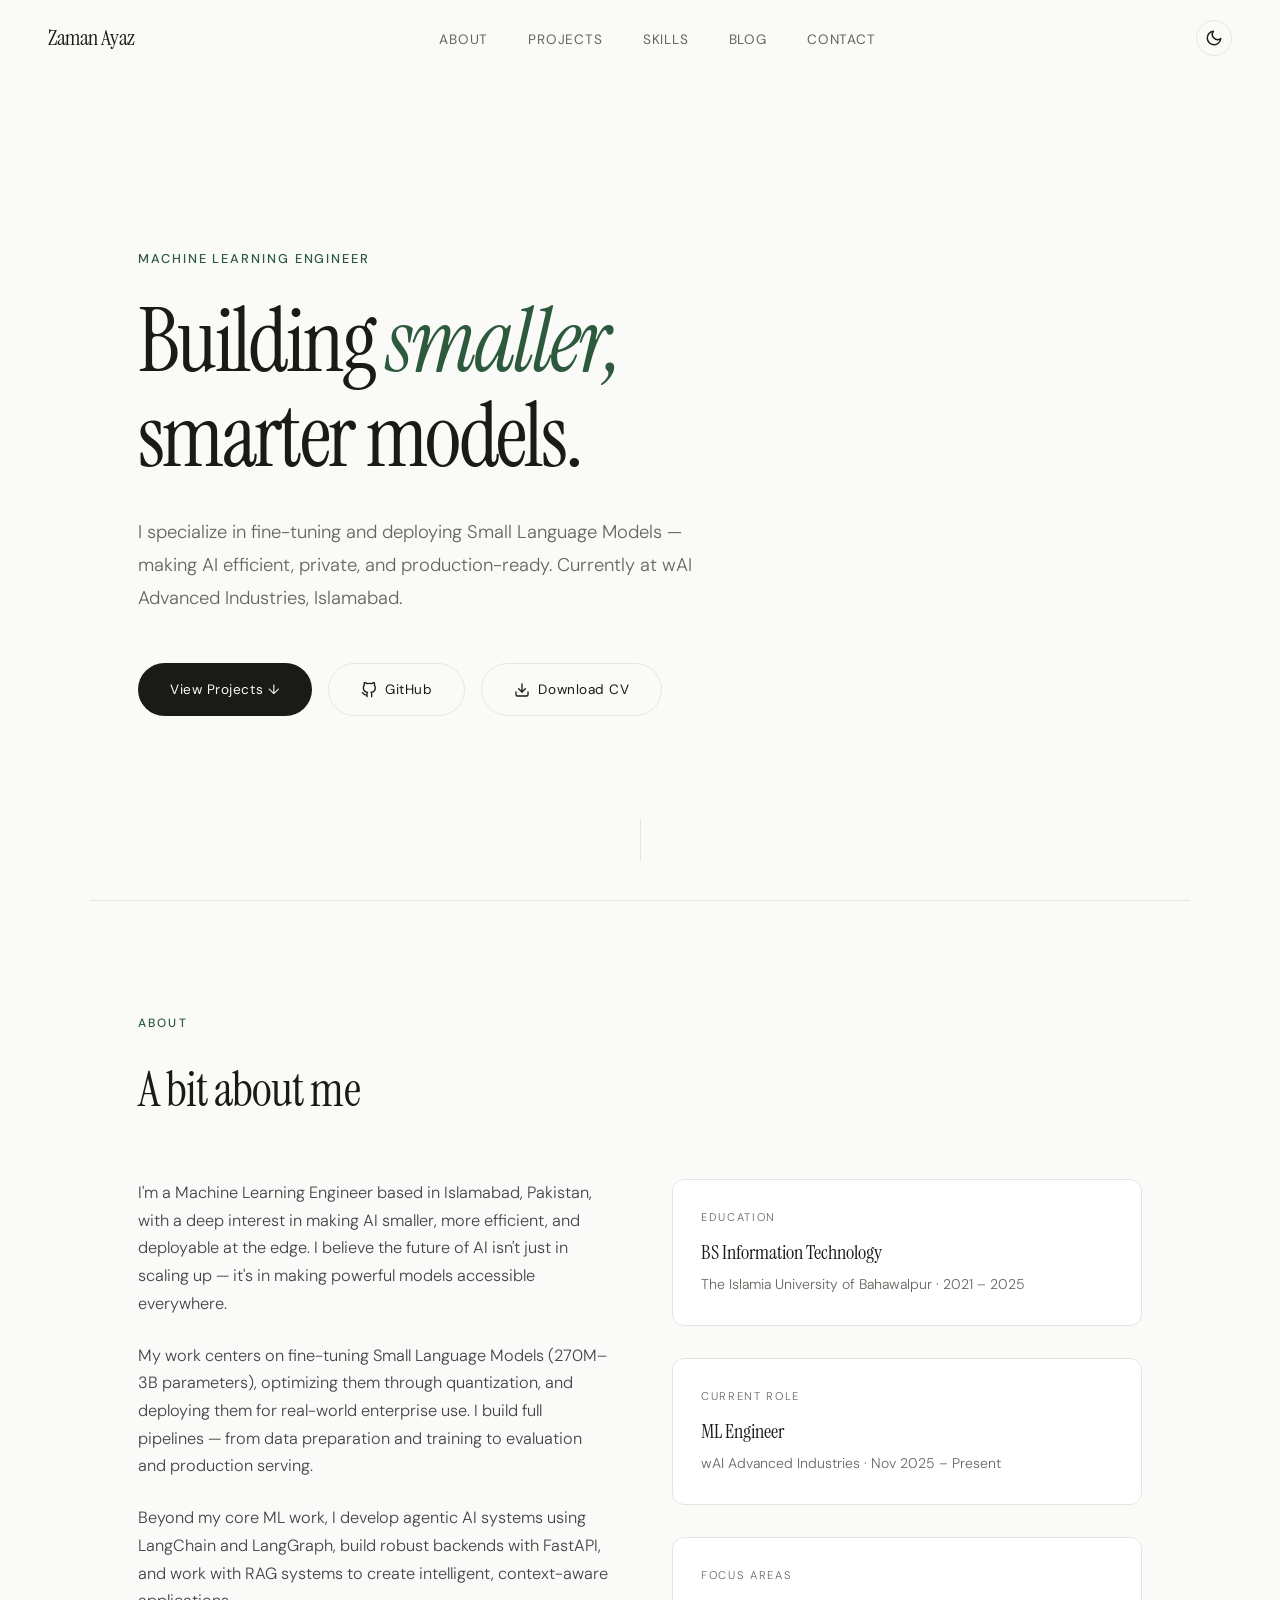
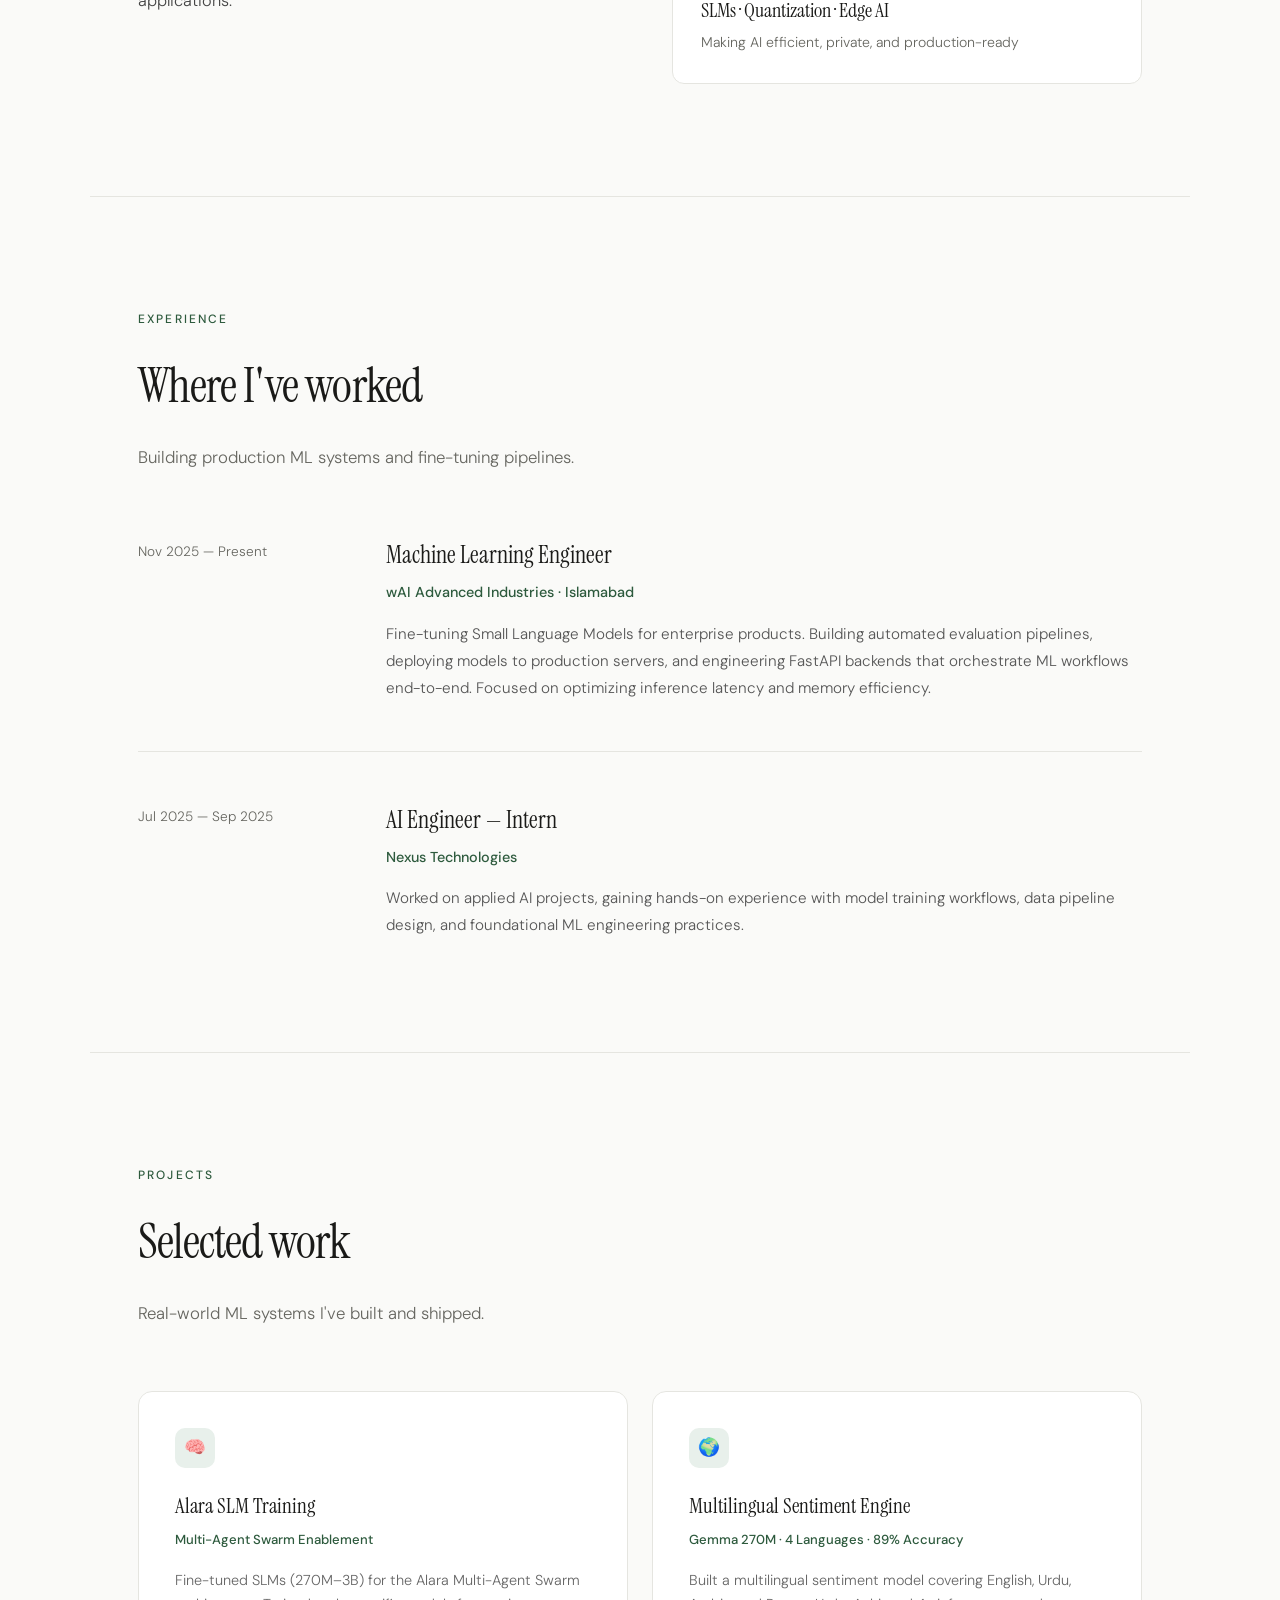
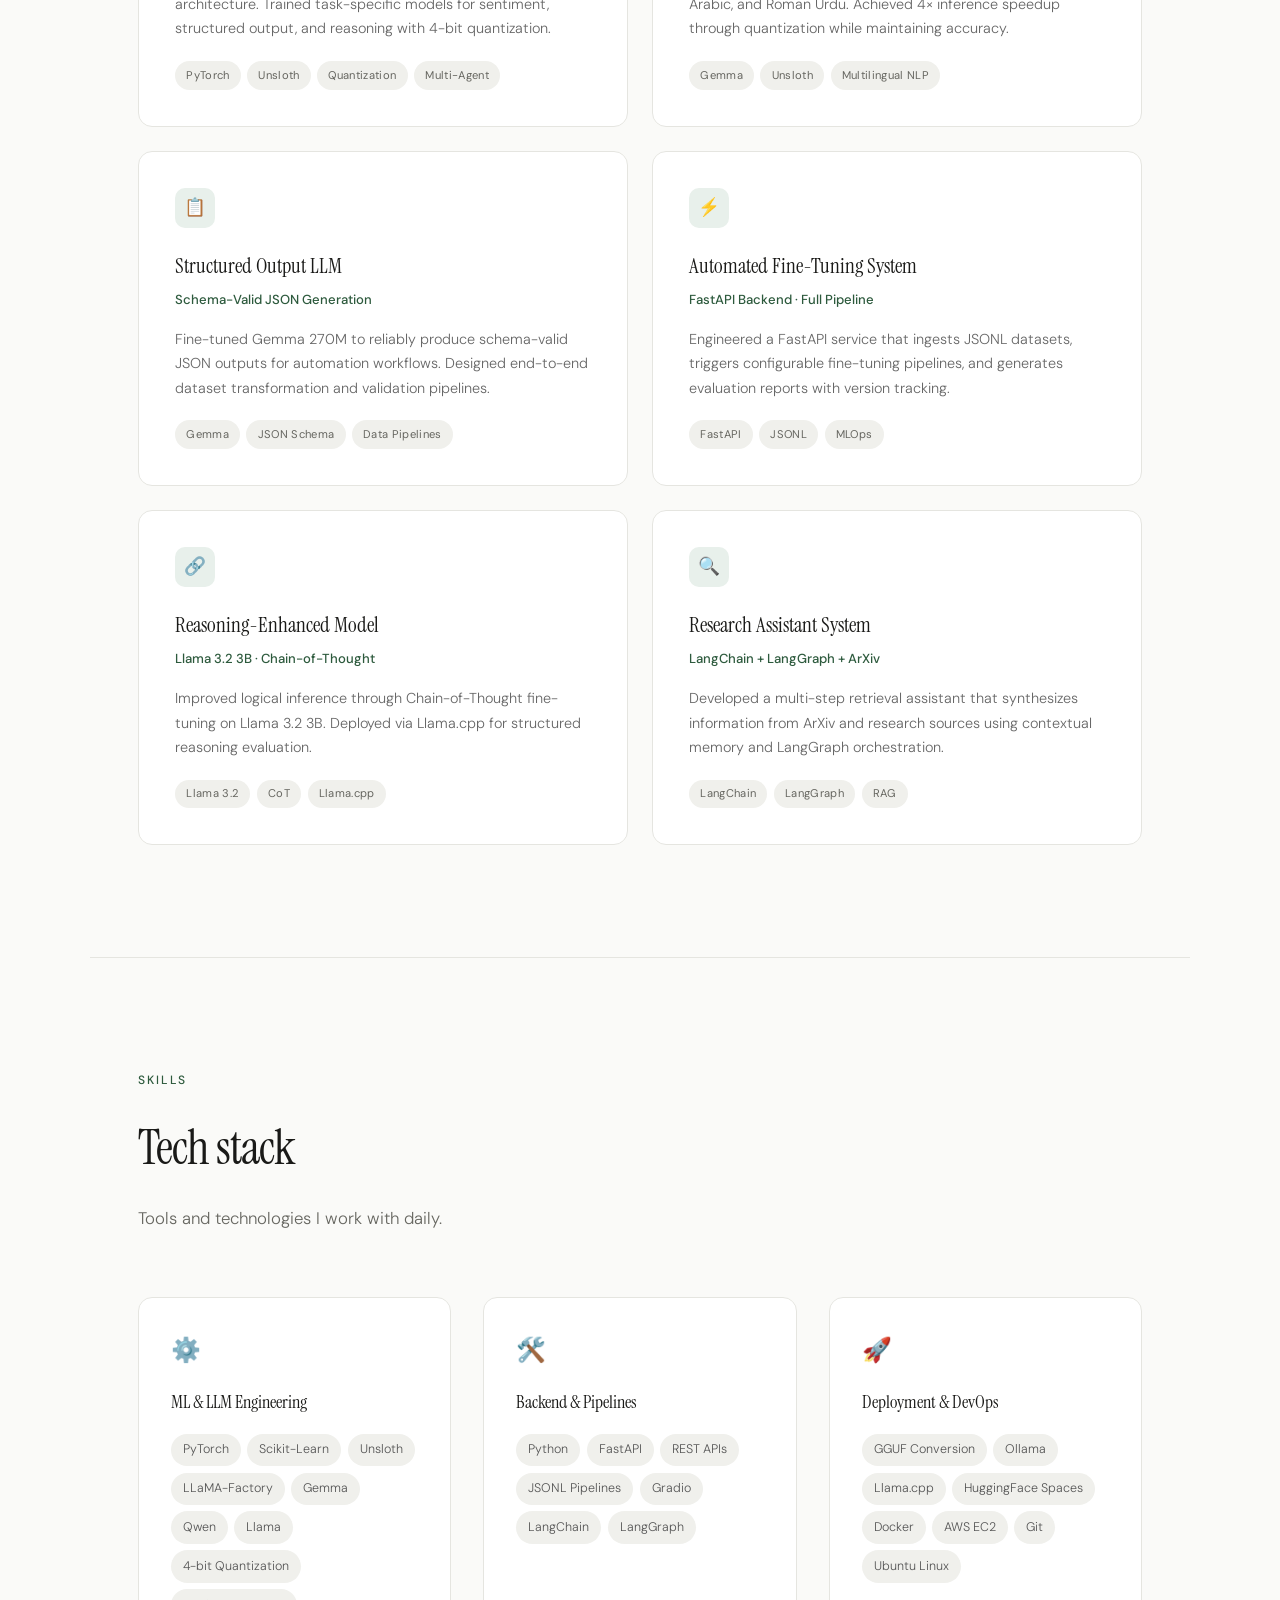
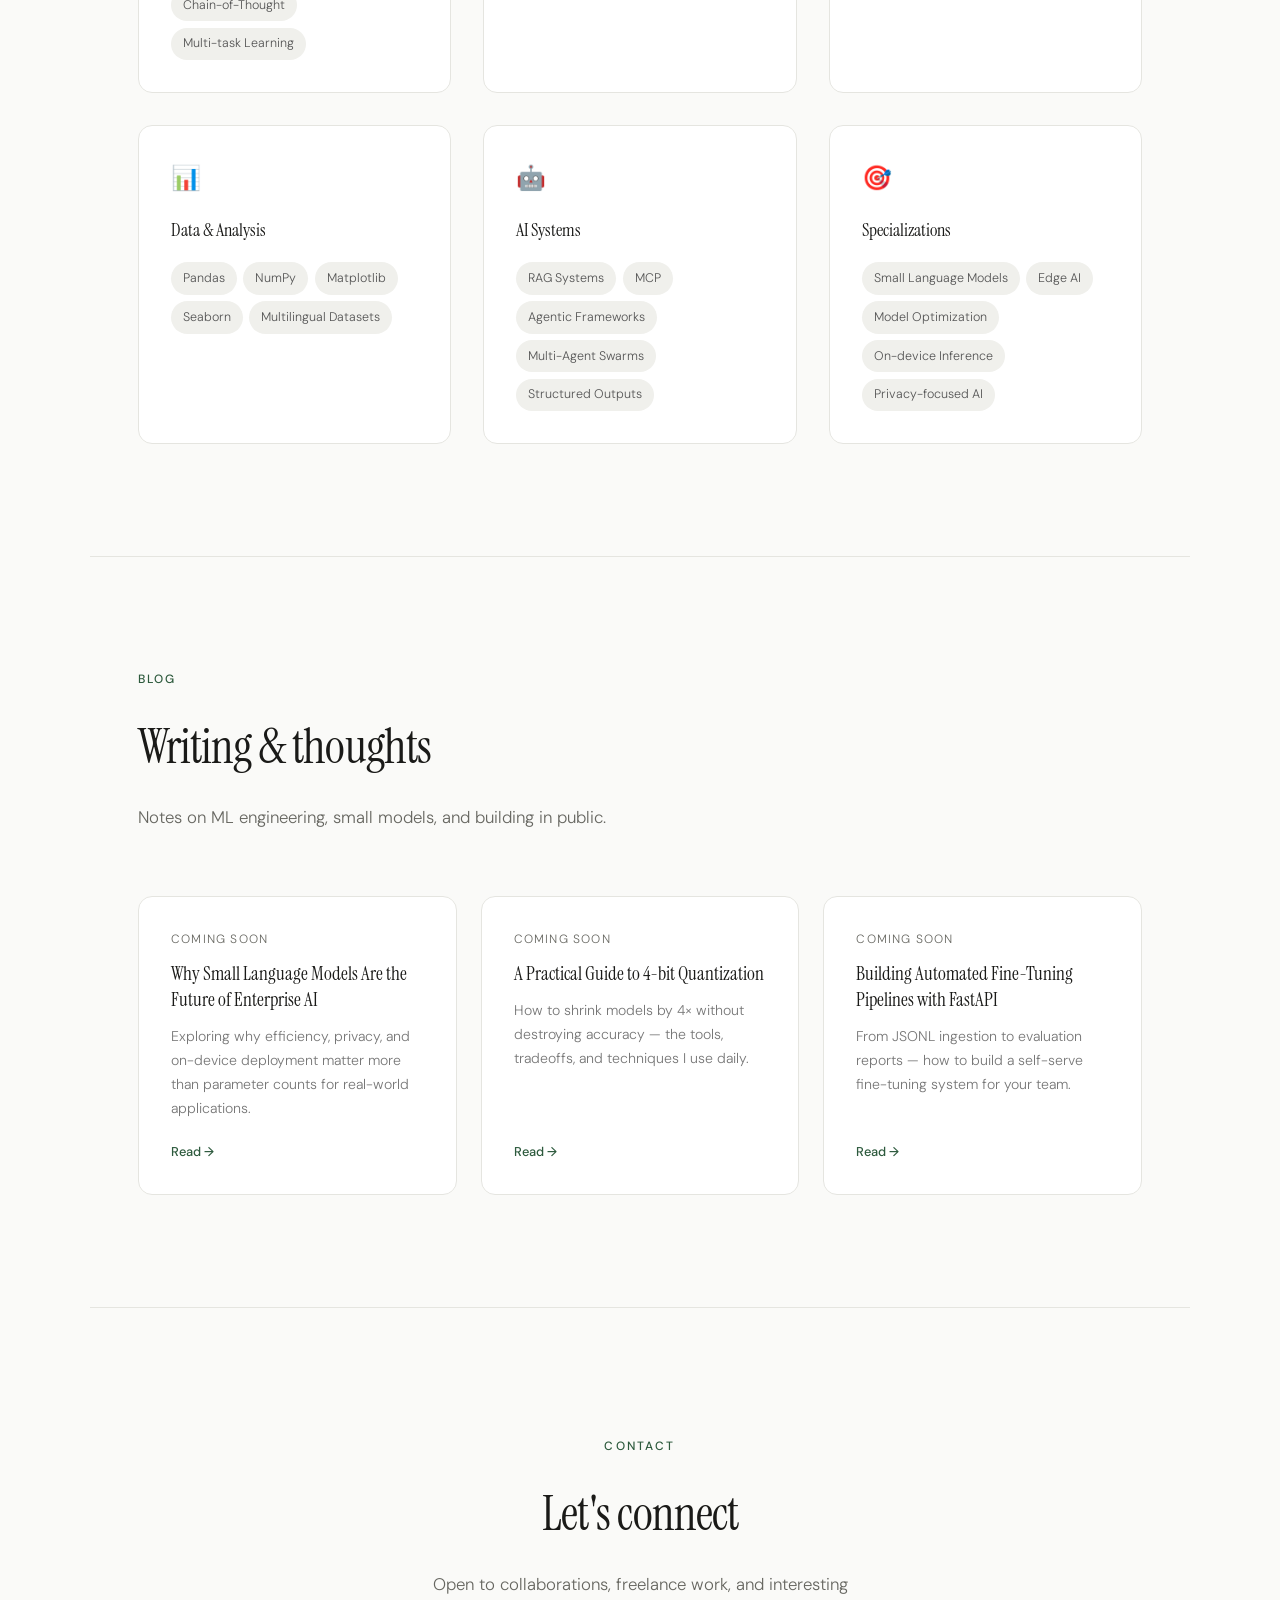
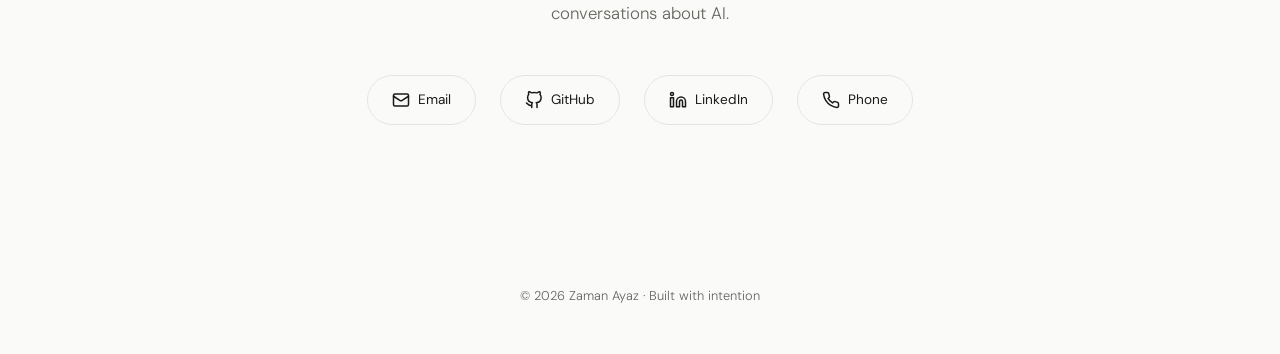
==== commit 04c0049a: "Improve portfolio with Dark Mode, enhanced interactivity, and UI refinements. - Added Dark Mode supp" ====
--- a/index.html
+++ b/index.html
@@ -5,19 +5,6 @@
     <meta name="viewport" content="width=device-width, initial-scale=1.0">
     <title>Zaman Ayaz — ML Engineer</title>
     <meta name="description" content="Machine Learning Engineer specializing in Small Language Models, fine-tuning, and efficient AI deployment.">
-    <!-- Open Graph / Facebook -->
-    <meta property="og:type" content="website">
-    <meta property="og:title" content="Zaman Ayaz — ML Engineer">
-    <meta property="og:description" content="Machine Learning Engineer specializing in Small Language Models, fine-tuning, and efficient AI deployment.">
-    <meta property="og:image" content="https://zamanayaz.github.io/og-image.png">
-    <meta property="og:url" content="https://zamanayaz.github.io/">
-    <!-- Twitter -->
-    <meta name="twitter:card" content="summary_large_image">
-    <meta name="twitter:title" content="Zaman Ayaz — ML Engineer">
-    <meta name="twitter:description" content="Machine Learning Engineer specializing in Small Language Models, fine-tuning, and efficient AI deployment.">
-    <meta name="twitter:image" content="https://zamanayaz.github.io/og-image.png">
-    <!-- Favicon -->
-    <link rel="icon" href="data:image/svg+xml,<svg xmlns=%22http://www.w3.org/2000/svg%22 viewBox=%220 0 100 100%22><text y=%22.9em%22 font-size=%2290%22>⚡</text></svg>">
     <link rel="preconnect" href="https://fonts.googleapis.com">
     <link rel="preconnect" href="https://fonts.gstatic.com" crossorigin>
     <link href="https://fonts.googleapis.com/css2?family=Instrument+Serif:ital@0;1&family=DM+Sans:ital,opsz,wght@0,9..40,300;0,9..40,400;0,9..40,500;1,9..40,300;1,9..40,400&display=swap" rel="stylesheet">
@@ -25,7 +12,7 @@
         :root {
             --bg: #FAFAF8;
             --fg: #1A1A18;
-            --muted: #8A8A82;
+            --muted: #666660;
             --accent: #2D5A3D;
             --accent-light: #E8F0EB;
             --border: #E5E5E0;
@@ -35,25 +22,18 @@
             --sans: 'DM Sans', -apple-system, sans-serif;
         }
 
-        @media (prefers-color-scheme: dark) {
-            :root {
-                --bg: #121212;
-                --fg: #FAFAF8;
-                --muted: #A0A09A;
-                --accent: #4CAF6A;
-                --accent-light: #1A2E22;
-                --border: #333333;
-                --card-bg: #1E1E1E;
-                --tag-bg: #2A2A2A;
-            }
+        body.dark-mode {
+            --bg: #0F0F0E;
+            --fg: #F5F5F0;
+            --muted: #9A9A92;
+            --accent: #4FA86D;
+            --accent-light: #1A2E22;
+            --border: #2A2A28;
+            --card-bg: #161614;
+            --tag-bg: #1F1F1D;
         }
 
         * { margin: 0; padding: 0; box-sizing: border-box; }
-
-        *:focus-visible {
-            outline: 2px solid var(--accent);
-            outline-offset: 4px;
-        }
 
         html {
             scroll-behavior: smooth;
@@ -102,11 +82,6 @@
             color: var(--fg);
             text-decoration: none;
             letter-spacing: -0.02em;
-            transition: opacity 0.3s;
-        }
-
-        .nav-logo:hover {
-            opacity: 0.7;
         }
 
         .nav-links {
@@ -443,9 +418,9 @@
         }
 
         .project-card:hover {
-            transform: translateY(-4px);
-            box-shadow: 0 20px 60px rgba(0,0,0,0.06);
-            border-color: transparent;
+            transform: translateY(-8px);
+            box-shadow: 0 30px 60px rgba(0,0,0,0.12);
+            border-color: var(--accent);
         }
 
         .project-card:hover::before {
@@ -546,8 +521,9 @@
         }
 
         .skill-tag:hover {
-            background: var(--accent-light);
-            color: var(--accent);
+            background: var(--accent);
+            color: #fff;
+            transform: scale(1.05);
         }
 
         /* ── BLOG ── */
@@ -645,39 +621,6 @@
         .social-link svg {
             width: 18px;
             height: 18px;
-        }
-
-        .back-to-top {
-            position: fixed;
-            bottom: 2rem;
-            right: 2rem;
-            width: 45px;
-            height: 45px;
-            background: var(--fg);
-            color: var(--bg);
-            border: none;
-            border-radius: 50%;
-            cursor: pointer;
-            display: flex;
-            align-items: center;
-            justify-content: center;
-            opacity: 0;
-            visibility: hidden;
-            transform: translateY(20px);
-            transition: all 0.3s;
-            z-index: 90;
-            box-shadow: 0 4px 12px rgba(0,0,0,0.1);
-        }
-
-        .back-to-top.show {
-            opacity: 1;
-            visibility: visible;
-            transform: translateY(0);
-        }
-
-        .back-to-top:hover {
-            background: var(--accent);
-            transform: translateY(-3px);
         }
 
         footer {
@@ -740,13 +683,64 @@
             .hero-cta { flex-direction: column; }
             .social-links { flex-wrap: wrap; justify-content: center; }
         }
+
+        #theme-toggle {
+            background: none;
+            border: 1px solid var(--border);
+            padding: 0.5rem;
+            border-radius: 50%;
+            cursor: pointer;
+            color: var(--fg);
+            display: flex;
+            align-items: center;
+            justify-content: center;
+            transition: all 0.3s;
+            margin-left: 1rem;
+        }
+
+        #theme-toggle:hover {
+            border-color: var(--accent);
+            color: var(--accent);
+            background: var(--accent-light);
+        }
+
+        #back-to-top {
+            position: fixed;
+            bottom: 2rem;
+            right: 2rem;
+            background: var(--fg);
+            color: var(--bg);
+            border: none;
+            width: 45px;
+            height: 45px;
+            border-radius: 50%;
+            cursor: pointer;
+            display: flex;
+            align-items: center;
+            justify-content: center;
+            opacity: 0;
+            visibility: hidden;
+            transition: all 0.4s cubic-bezier(0.25, 0.46, 0.45, 0.94);
+            z-index: 99;
+            box-shadow: 0 4px 12px rgba(0,0,0,0.1);
+        }
+
+        #back-to-top.visible {
+            opacity: 1;
+            visibility: visible;
+        }
+
+        #back-to-top:hover {
+            background: var(--accent);
+            transform: translateY(-5px);
+        }
     </style>
 </head>
 <body>
 
 <!-- NAV -->
 <nav id="navbar">
-    <a href="#" class="nav-logo" aria-label="Home" onclick="event.preventDefault(); window.scrollTo(0,0);">Zaman Ayaz</a>
+    <a href="#" class="nav-logo">Zaman Ayaz</a>
     <button class="hamburger" onclick="document.querySelector('.nav-links').classList.toggle('open')" aria-label="Menu">
         <span></span><span></span><span></span>
     </button>
@@ -757,6 +751,10 @@
         <li><a href="#blog">Blog</a></li>
         <li><a href="#contact">Contact</a></li>
     </ul>
+    <button id="theme-toggle" aria-label="Toggle Dark Mode">
+        <svg class="sun" width="18" height="18" viewBox="0 0 24 24" fill="none" stroke="currentColor" stroke-width="2" stroke-linecap="round" stroke-linejoin="round" style="display:none;"><circle cx="12" cy="12" r="5"/><line x1="12" y1="1" x2="12" y2="3"/><line x1="12" y1="21" x2="12" y2="23"/><line x1="4.22" y1="4.22" x2="5.64" y2="5.64"/><line x1="18.36" y1="18.36" x2="19.78" y2="19.78"/><line x1="1" y1="12" x2="3" y2="12"/><line x1="21" y1="12" x2="23" y2="12"/><line x1="4.22" y1="19.78" x2="5.64" y2="18.36"/><line x1="18.36" y1="5.64" x2="19.78" y2="4.22"/></svg>
+        <svg class="moon" width="18" height="18" viewBox="0 0 24 24" fill="none" stroke="currentColor" stroke-width="2" stroke-linecap="round" stroke-linejoin="round"><path d="M21 12.79A9 9 0 1 1 11.21 3 7 7 0 0 0 21 12.79z"/></svg>
+    </button>
 </nav>
 
 <!-- HERO -->
@@ -769,8 +767,12 @@
     <div class="hero-cta">
         <a href="#projects" class="btn-primary">View Projects ↓</a>
         <a href="https://github.com/zamanayaz" target="_blank" class="btn-secondary">
-            <svg aria-hidden="true" width="16" height="16" viewBox="0 0 24 24" fill="none" stroke="currentColor" stroke-width="2" stroke-linecap="round" stroke-linejoin="round"><path d="M9 19c-5 1.5-5-2.5-7-3m14 6v-3.87a3.37 3.37 0 0 0-.94-2.61c3.14-.35 6.44-1.54 6.44-7A5.44 5.44 0 0 0 20 4.77 5.07 5.07 0 0 0 19.91 1S18.73.65 16 2.48a13.38 13.38 0 0 0-7 0C6.27.65 5.09 1 5.09 1A5.07 5.07 0 0 0 5 4.77a5.44 5.44 0 0 0-1.5 3.78c0 5.42 3.3 6.61 6.44 7A3.37 3.37 0 0 0 9 18.13V22"/></svg>
+            <svg width="16" height="16" viewBox="0 0 24 24" fill="none" stroke="currentColor" stroke-width="2" stroke-linecap="round" stroke-linejoin="round"><path d="M9 19c-5 1.5-5-2.5-7-3m14 6v-3.87a3.37 3.37 0 0 0-.94-2.61c3.14-.35 6.44-1.54 6.44-7A5.44 5.44 0 0 0 20 4.77 5.07 5.07 0 0 0 19.91 1S18.73.65 16 2.48a13.38 13.38 0 0 0-7 0C6.27.65 5.09 1 5.09 1A5.07 5.07 0 0 0 5 4.77a5.44 5.44 0 0 0-1.5 3.78c0 5.42 3.3 6.61 6.44 7A3.37 3.37 0 0 0 9 18.13V22"/></svg>
             GitHub
+        </a>
+        <a href="#" class="btn-secondary">
+            <svg width="16" height="16" viewBox="0 0 24 24" fill="none" stroke="currentColor" stroke-width="2" stroke-linecap="round" stroke-linejoin="round"><path d="M21 15v4a2 2 0 0 1-2 2H5a2 2 0 0 1-2-2v-4"/><polyline points="7 10 12 15 17 10"/><line x1="12" y1="15" x2="12" y2="3"/></svg>
+            Download CV
         </a>
     </div>
     <div class="scroll-indicator">
@@ -1020,19 +1022,19 @@
     <h2 class="section-title reveal">Writing & thoughts</h2>
     <div class="section-subtitle reveal">Notes on ML engineering, small models, and building in public.</div>
     <div class="blog-grid">
-        <a href="#" class="blog-card reveal" role="link" aria-disabled="true" onclick="event.preventDefault();">
+        <a href="#" class="blog-card reveal">
             <div class="blog-date">Coming Soon</div>
             <div class="blog-title">Why Small Language Models Are the Future of Enterprise AI</div>
             <div class="blog-excerpt">Exploring why efficiency, privacy, and on-device deployment matter more than parameter counts for real-world applications.</div>
             <div class="blog-read">Read →</div>
         </a>
-        <a href="#" class="blog-card reveal" role="link" aria-disabled="true" onclick="event.preventDefault();">
+        <a href="#" class="blog-card reveal">
             <div class="blog-date">Coming Soon</div>
             <div class="blog-title">A Practical Guide to 4-bit Quantization</div>
             <div class="blog-excerpt">How to shrink models by 4× without destroying accuracy — the tools, tradeoffs, and techniques I use daily.</div>
             <div class="blog-read">Read →</div>
         </a>
-        <a href="#" class="blog-card reveal" role="link" aria-disabled="true" onclick="event.preventDefault();">
+        <a href="#" class="blog-card reveal">
             <div class="blog-date">Coming Soon</div>
             <div class="blog-title">Building Automated Fine-Tuning Pipelines with FastAPI</div>
             <div class="blog-excerpt">From JSONL ingestion to evaluation reports — how to build a self-serve fine-tuning system for your team.</div>
@@ -1050,31 +1052,31 @@
     <p class="section-subtitle reveal">Open to collaborations, freelance work, and interesting conversations about AI.</p>
     <div class="social-links reveal">
         <a href="mailto:zamanayaz2025@gmail.com" class="social-link">
-            <svg aria-hidden="true" viewBox="0 0 24 24" fill="none" stroke="currentColor" stroke-width="2" stroke-linecap="round" stroke-linejoin="round"><rect x="2" y="4" width="20" height="16" rx="2"/><path d="m22 7-8.97 5.7a1.94 1.94 0 0 1-2.06 0L2 7"/></svg>
+            <svg viewBox="0 0 24 24" fill="none" stroke="currentColor" stroke-width="2" stroke-linecap="round" stroke-linejoin="round"><rect x="2" y="4" width="20" height="16" rx="2"/><path d="m22 7-8.97 5.7a1.94 1.94 0 0 1-2.06 0L2 7"/></svg>
             Email
         </a>
         <a href="https://github.com/zamanayaz" target="_blank" class="social-link">
-            <svg aria-hidden="true" viewBox="0 0 24 24" fill="none" stroke="currentColor" stroke-width="2" stroke-linecap="round" stroke-linejoin="round"><path d="M9 19c-5 1.5-5-2.5-7-3m14 6v-3.87a3.37 3.37 0 0 0-.94-2.61c3.14-.35 6.44-1.54 6.44-7A5.44 5.44 0 0 0 20 4.77 5.07 5.07 0 0 0 19.91 1S18.73.65 16 2.48a13.38 13.38 0 0 0-7 0C6.27.65 5.09 1 5.09 1A5.07 5.07 0 0 0 5 4.77a5.44 5.44 0 0 0-1.5 3.78c0 5.42 3.3 6.61 6.44 7A3.37 3.37 0 0 0 9 18.13V22"/></svg>
+            <svg viewBox="0 0 24 24" fill="none" stroke="currentColor" stroke-width="2" stroke-linecap="round" stroke-linejoin="round"><path d="M9 19c-5 1.5-5-2.5-7-3m14 6v-3.87a3.37 3.37 0 0 0-.94-2.61c3.14-.35 6.44-1.54 6.44-7A5.44 5.44 0 0 0 20 4.77 5.07 5.07 0 0 0 19.91 1S18.73.65 16 2.48a13.38 13.38 0 0 0-7 0C6.27.65 5.09 1 5.09 1A5.07 5.07 0 0 0 5 4.77a5.44 5.44 0 0 0-1.5 3.78c0 5.42 3.3 6.61 6.44 7A3.37 3.37 0 0 0 9 18.13V22"/></svg>
             GitHub
         </a>
         <a href="https://linkedin.com/in/zamanayaz25" target="_blank" class="social-link">
-            <svg aria-hidden="true" viewBox="0 0 24 24" fill="none" stroke="currentColor" stroke-width="2" stroke-linecap="round" stroke-linejoin="round"><path d="M16 8a6 6 0 0 1 6 6v7h-4v-7a2 2 0 0 0-2-2 2 2 0 0 0-2 2v7h-4v-7a6 6 0 0 1 6-6z"/><rect x="2" y="9" width="4" height="12"/><circle cx="4" cy="4" r="2"/></svg>
+            <svg viewBox="0 0 24 24" fill="none" stroke="currentColor" stroke-width="2" stroke-linecap="round" stroke-linejoin="round"><path d="M16 8a6 6 0 0 1 6 6v7h-4v-7a2 2 0 0 0-2-2 2 2 0 0 0-2 2v7h-4v-7a6 6 0 0 1 6-6z"/><rect x="2" y="9" width="4" height="12"/><circle cx="4" cy="4" r="2"/></svg>
             LinkedIn
         </a>
         <a href="tel:+923290723563" class="social-link">
-            <svg aria-hidden="true" viewBox="0 0 24 24" fill="none" stroke="currentColor" stroke-width="2" stroke-linecap="round" stroke-linejoin="round"><path d="M22 16.92v3a2 2 0 0 1-2.18 2 19.79 19.79 0 0 1-8.63-3.07 19.5 19.5 0 0 1-6-6 19.79 19.79 0 0 1-3.07-8.67A2 2 0 0 1 4.11 2h3a2 2 0 0 1 2 1.72 12.84 12.84 0 0 0 .7 2.81 2 2 0 0 1-.45 2.11L8.09 9.91a16 16 0 0 0 6 6l1.27-1.27a2 2 0 0 1 2.11-.45 12.84 12.84 0 0 0 2.81.7A2 2 0 0 1 22 16.92z"/></svg>
+            <svg viewBox="0 0 24 24" fill="none" stroke="currentColor" stroke-width="2" stroke-linecap="round" stroke-linejoin="round"><path d="M22 16.92v3a2 2 0 0 1-2.18 2 19.79 19.79 0 0 1-8.63-3.07 19.5 19.5 0 0 1-6-6 19.79 19.79 0 0 1-3.07-8.67A2 2 0 0 1 4.11 2h3a2 2 0 0 1 2 1.72 12.84 12.84 0 0 0 .7 2.81 2 2 0 0 1-.45 2.11L8.09 9.91a16 16 0 0 0 6 6l1.27-1.27a2 2 0 0 1 2.11-.45 12.84 12.84 0 0 0 2.81.7A2 2 0 0 1 22 16.92z"/></svg>
             Phone
         </a>
     </div>
 </section>
 
+<button id="back-to-top" aria-label="Back to top">
+    <svg width="20" height="20" viewBox="0 0 24 24" fill="none" stroke="currentColor" stroke-width="2" stroke-linecap="round" stroke-linejoin="round"><polyline points="18 15 12 9 6 15"/></svg>
+</button>
+
 <footer>
     <p>© 2026 Zaman Ayaz · Built with intention</p>
 </footer>
-
-<button id="backToTop" class="back-to-top" aria-label="Back to top">
-    <svg aria-hidden="true" width="20" height="20" viewBox="0 0 24 24" fill="none" stroke="currentColor" stroke-width="2" stroke-linecap="round" stroke-linejoin="round"><path d="m18 15-6-6-6 6"/></svg>
-</button>
 
 <script>
     // Nav scroll effect
@@ -1090,7 +1092,7 @@
                 observer.unobserve(entry.target);
             }
         });
-    }, { threshold: 0.1, rootMargin: '0px 0px -40px 0px' });
+    }, { threshold: 0.05, rootMargin: '0px 0px -40px 0px' });
 
     document.querySelectorAll('.reveal').forEach(el => observer.observe(el));
 
@@ -1099,26 +1101,35 @@
         a.addEventListener('click', () => document.querySelector('.nav-links').classList.remove('open'));
     });
 
-    // Close mobile menu on outside click
-    document.addEventListener('click', (e) => {
-        const nav = document.querySelector('.nav-links');
-        const hamburger = document.querySelector('.hamburger');
-        if (nav.classList.contains('open') && !nav.contains(e.target) && !hamburger.contains(e.target)) {
-            nav.classList.remove('open');
-        }
+    // Dark Mode Toggle
+    const themeToggle = document.getElementById('theme-toggle');
+    const sunIcon = themeToggle.querySelector('.sun');
+    const moonIcon = themeToggle.querySelector('.moon');
+
+    function updateIcons(isDark) {
+        sunIcon.style.display = isDark ? 'block' : 'none';
+        moonIcon.style.display = isDark ? 'none' : 'block';
+    }
+
+    // Check saved theme
+    if (localStorage.getItem('theme') === 'dark') {
+        document.body.classList.add('dark-mode');
+        updateIcons(true);
+    }
+
+    themeToggle.addEventListener('click', () => {
+        const isDark = document.body.classList.toggle('dark-mode');
+        localStorage.setItem('theme', isDark ? 'dark' : 'light');
+        updateIcons(isDark);
     });
 
-    // Back to top button
-    const backToTopBtn = document.getElementById('backToTop');
+    // Back to Top
+    const backToTop = document.getElementById('back-to-top');
     window.addEventListener('scroll', () => {
-        if (window.scrollY > 500) {
-            backToTopBtn.classList.add('show');
-        } else {
-            backToTopBtn.classList.remove('show');
-        }
+        backToTop.classList.toggle('visible', window.scrollY > 300);
     });
 
-    backToTopBtn.addEventListener('click', () => {
+    backToTop.addEventListener('click', () => {
         window.scrollTo({ top: 0, behavior: 'smooth' });
     });
 </script>
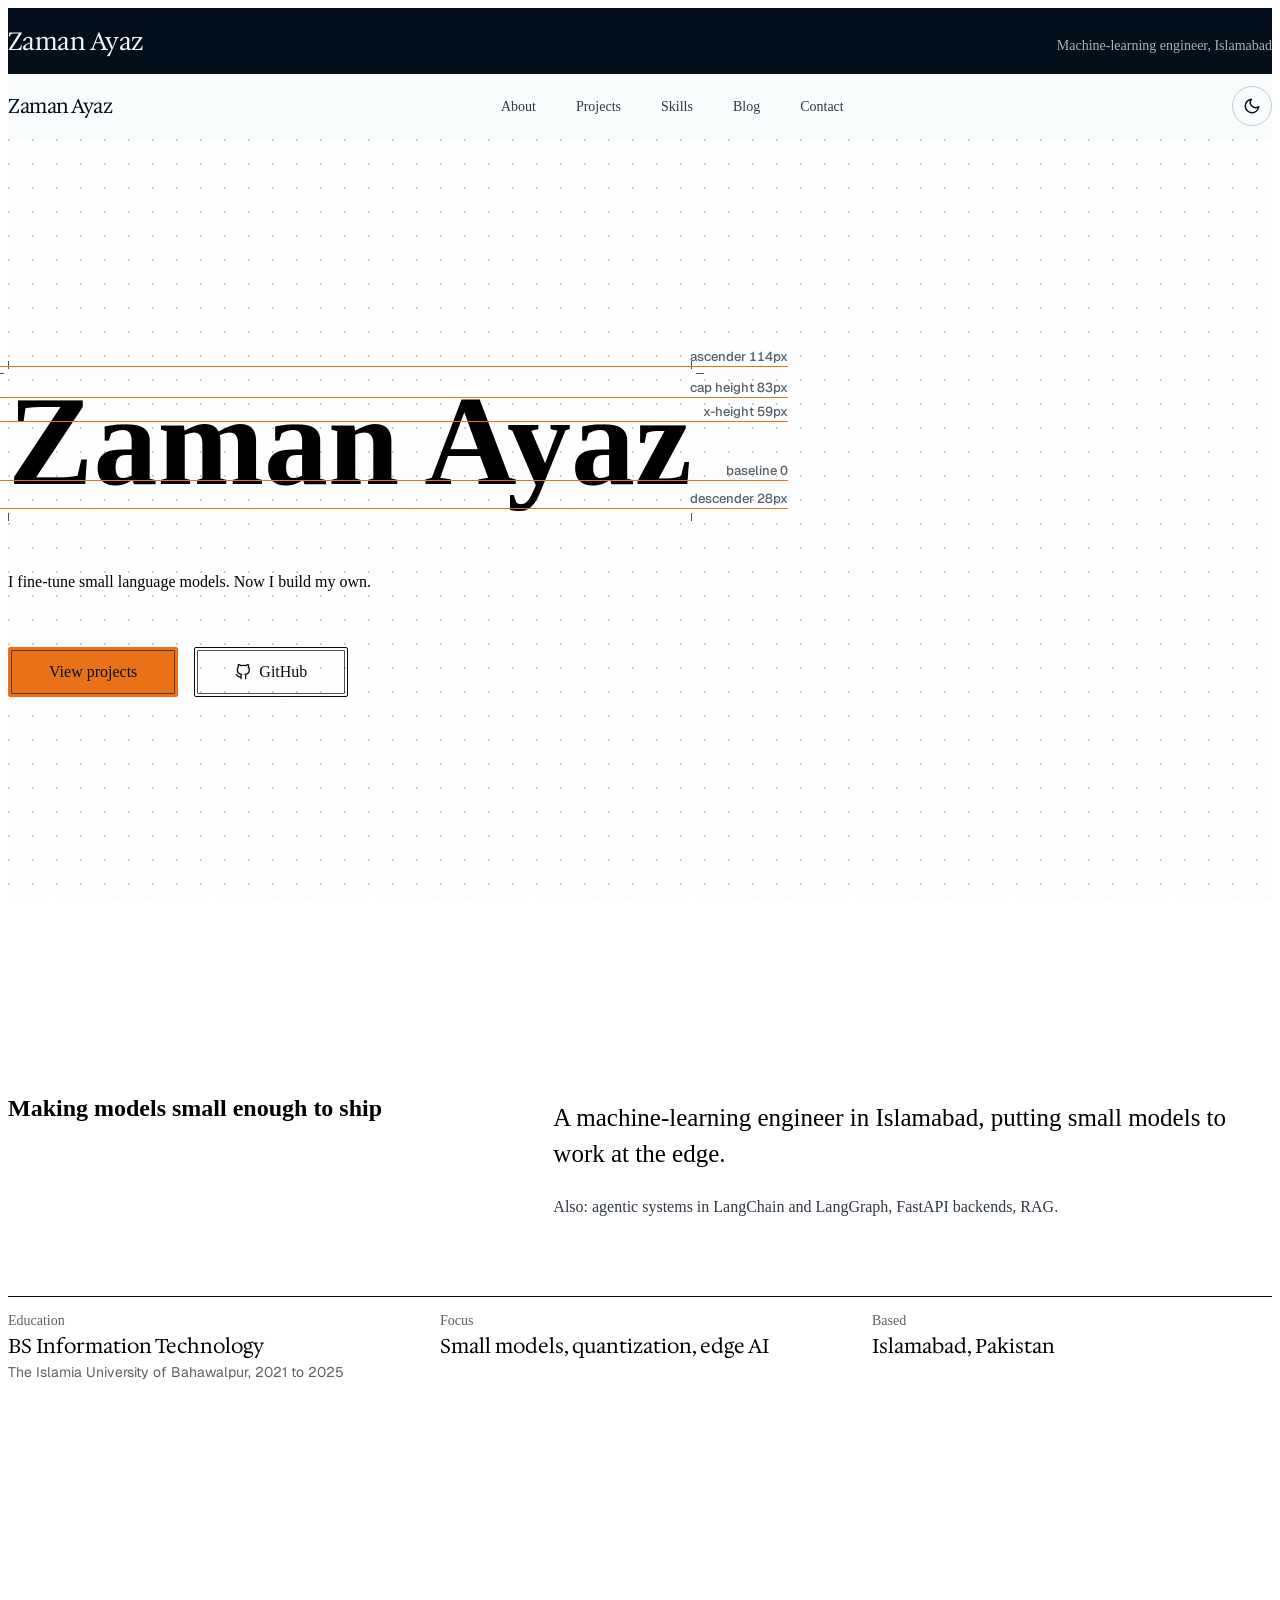
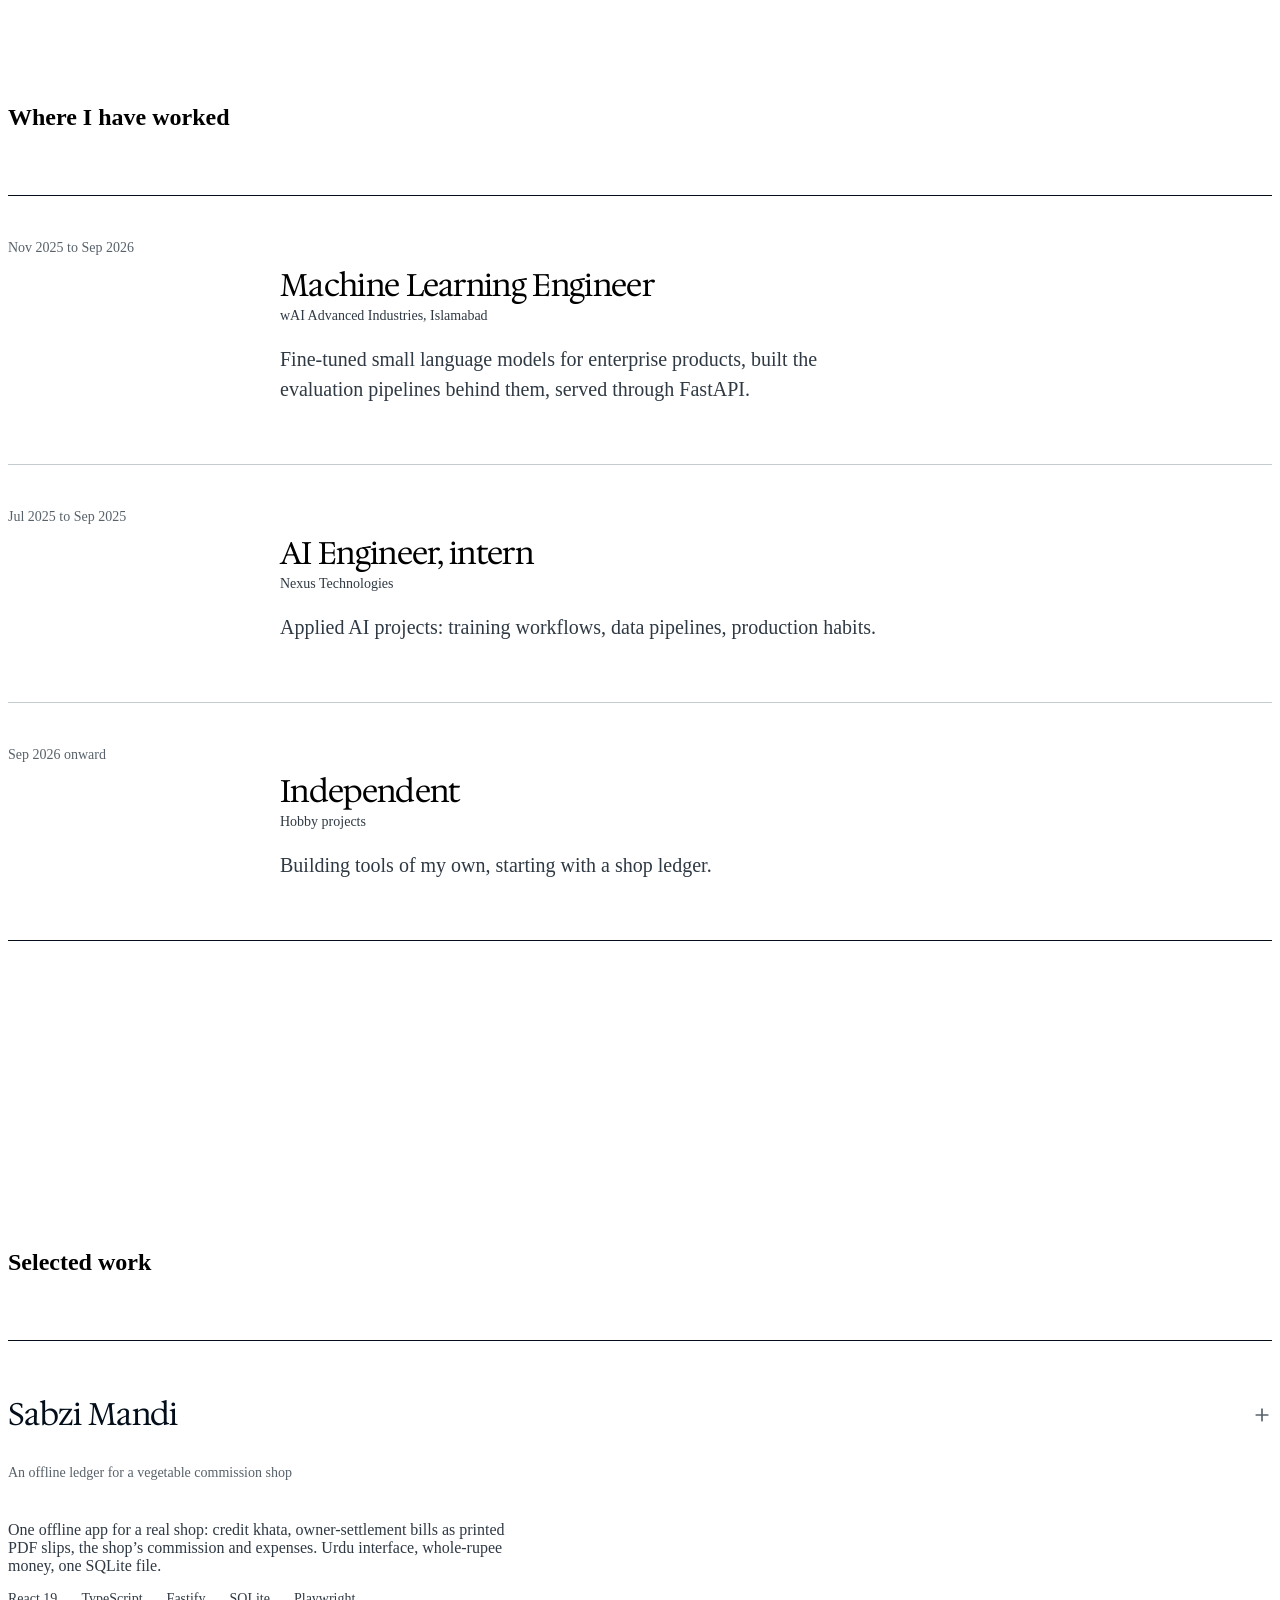
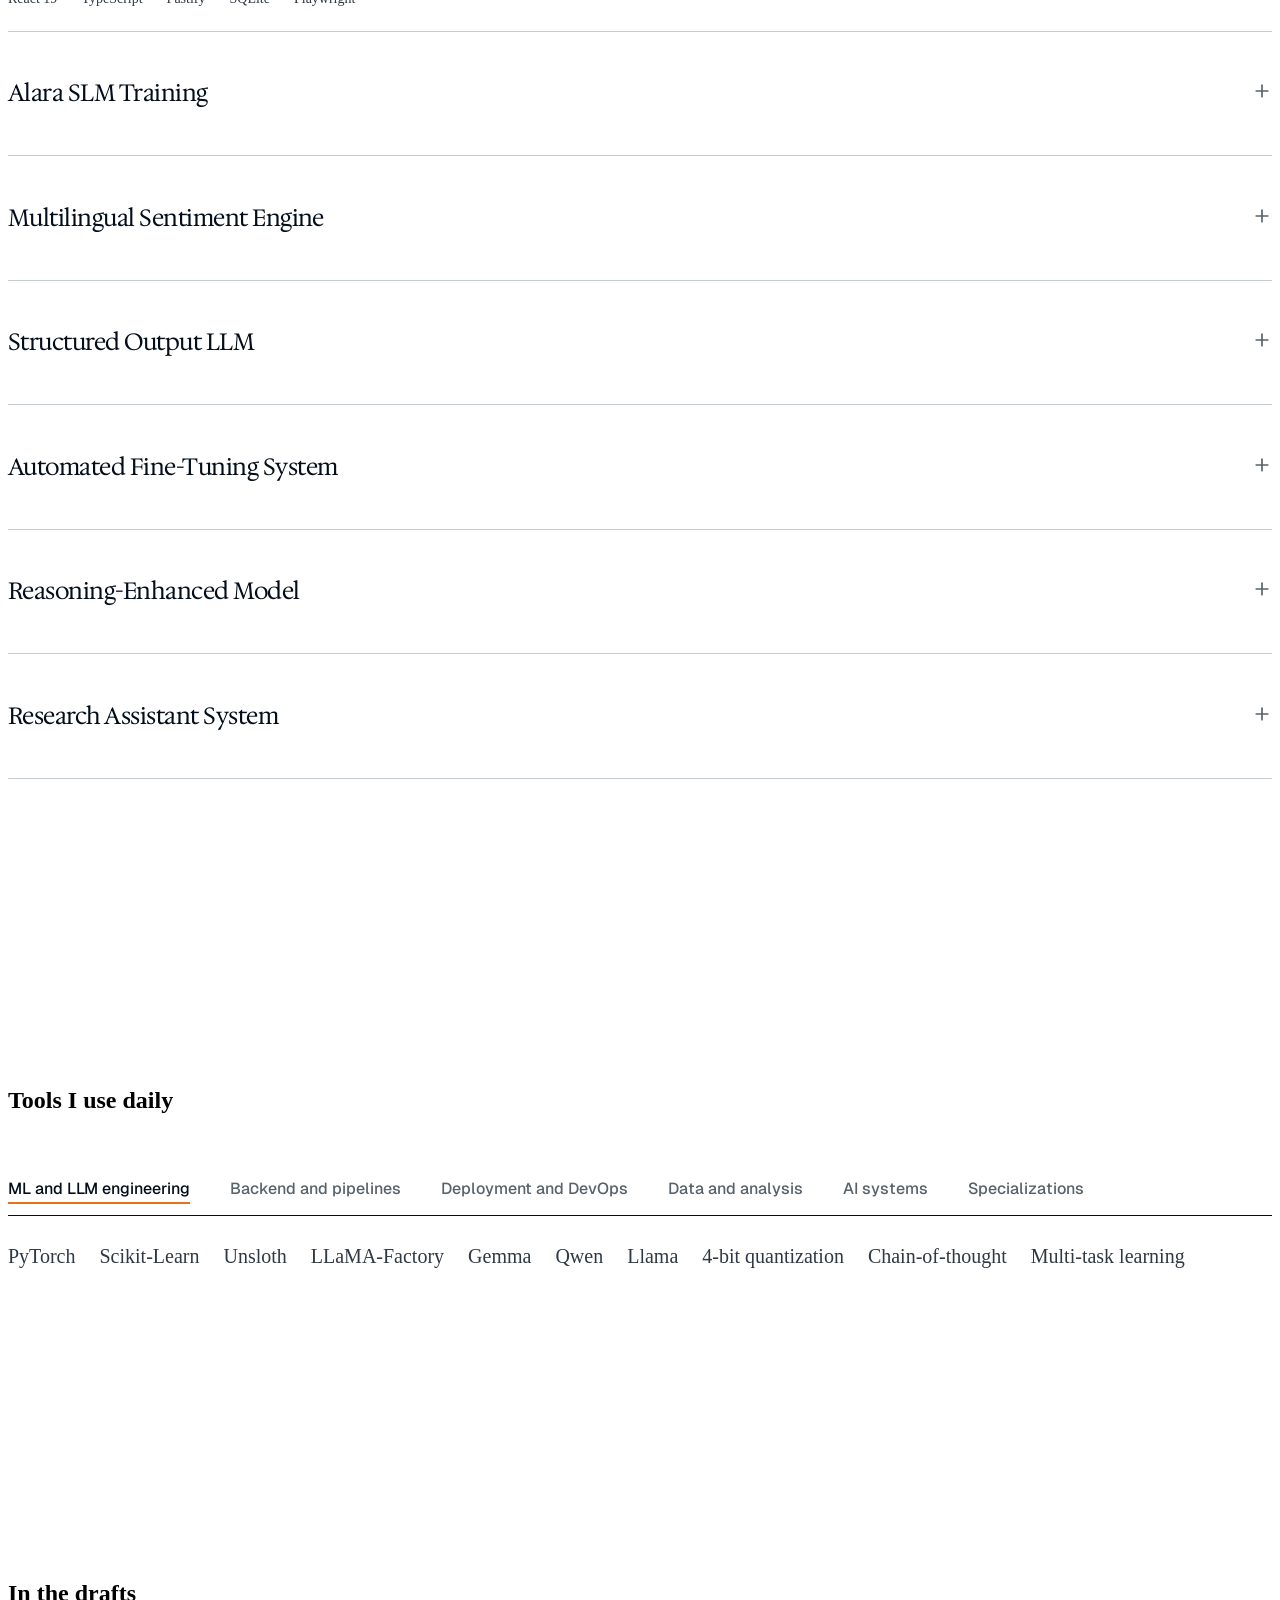
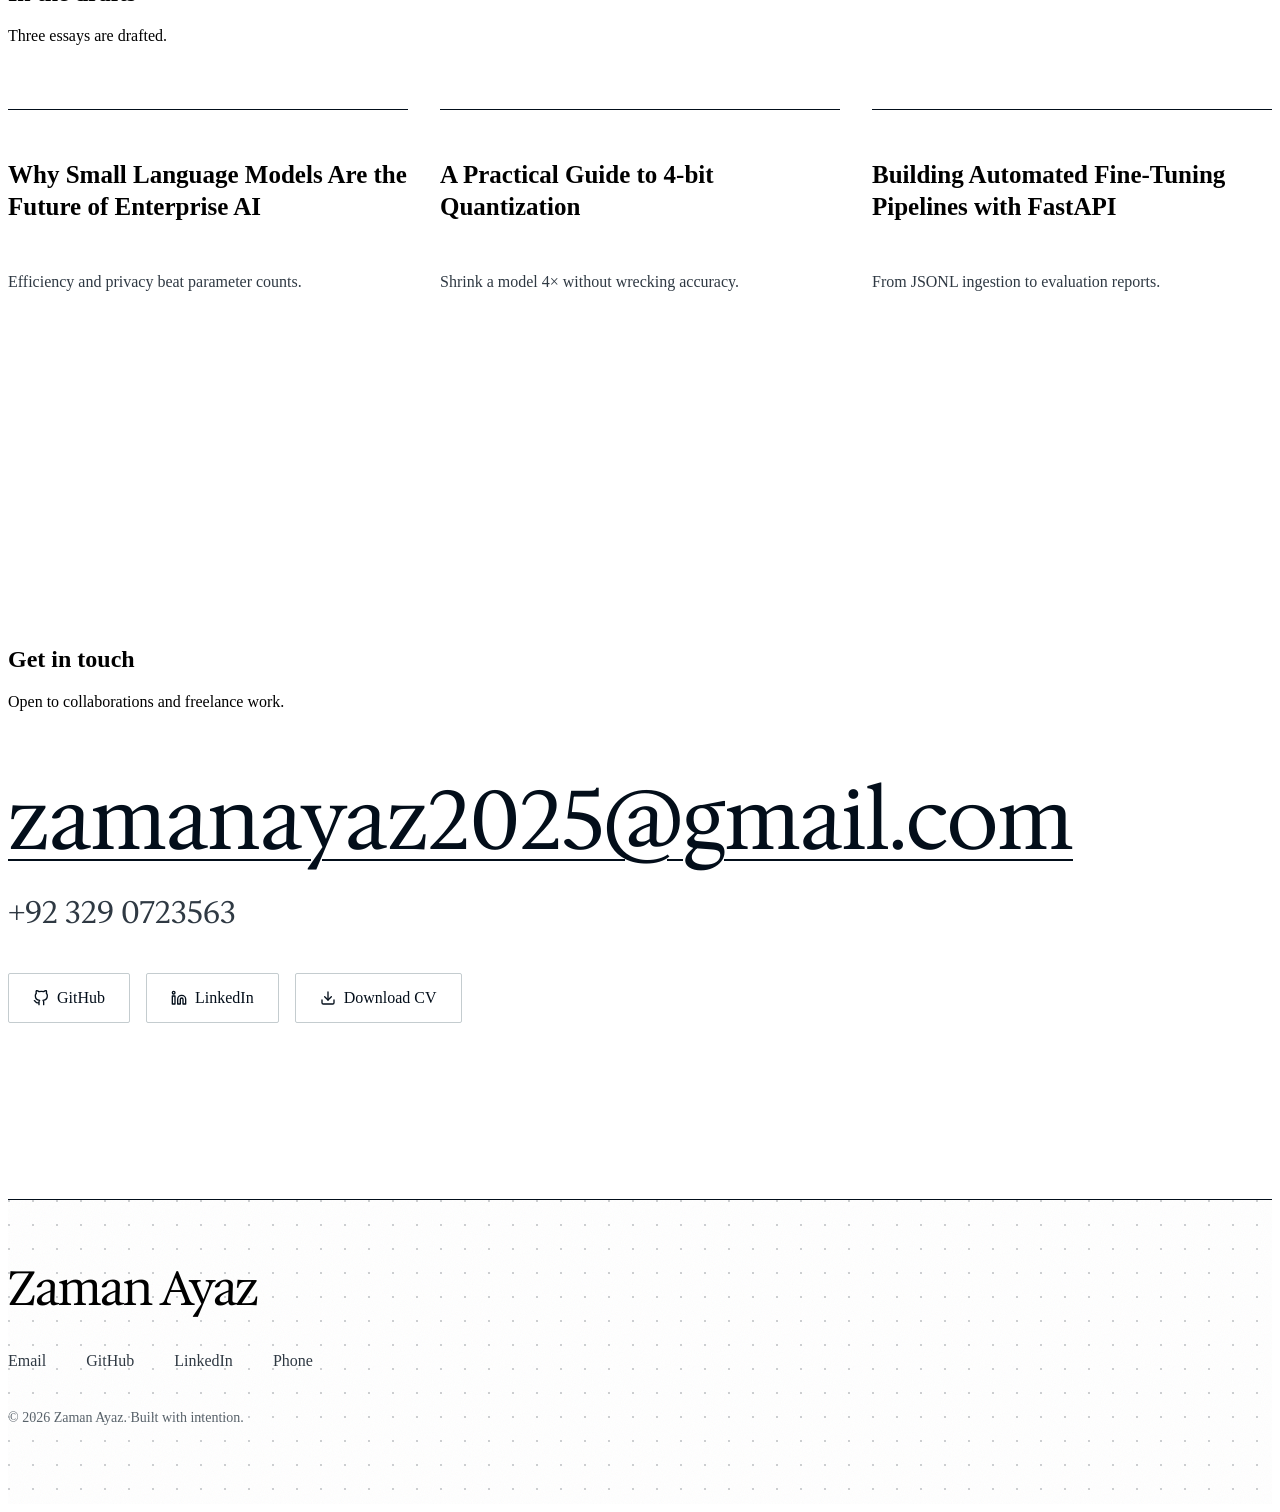
==== commit 01844cf4: "Redesign portfolio in the Studio editorial theme Full redesign: proof-paper hero with a live-measure" ====
--- a/index.html
+++ b/index.html
@@ -3,1088 +3,706 @@
 <head>
     <meta charset="UTF-8">
     <meta name="viewport" content="width=device-width, initial-scale=1.0">
-    <title>Zaman Ayaz — ML Engineer</title>
-    <meta name="description" content="Machine Learning Engineer specializing in Small Language Models, fine-tuning, and efficient AI deployment.">
+    <title>Zaman Ayaz, machine-learning engineer</title>
+    <meta name="description" content="Machine-learning engineer in Islamabad. Small language models, fine-tuning and deployment; now an offline ledger for a vegetable commission shop.">
     <link rel="preconnect" href="https://fonts.googleapis.com">
     <link rel="preconnect" href="https://fonts.gstatic.com" crossorigin>
-    <link href="https://fonts.googleapis.com/css2?family=Instrument+Serif:ital@0;1&family=DM+Sans:ital,opsz,wght@0,9..40,300;0,9..40,400;0,9..40,500;1,9..40,300;1,9..40,400&display=swap" rel="stylesheet">
+    <link href="https://fonts.googleapis.com/css2?family=Hedvig+Letters+Serif:opsz@12..24&family=Geist:wght@400;500&display=swap" rel="stylesheet">
     <style>
-        :root {
-            --bg: #FAFAF8;
-            --fg: #1A1A18;
-            --muted: #666660;
-            --accent: #2D5A3D;
-            --accent-light: #E8F0EB;
-            --border: #E5E5E0;
-            --card-bg: #FFFFFF;
-            --tag-bg: #F0F0EC;
-            --serif: 'Instrument Serif', Georgia, serif;
-            --sans: 'DM Sans', -apple-system, sans-serif;
-        }
-
-        body.dark-mode {
-            --bg: #0F0F0E;
-            --fg: #F5F5F0;
-            --muted: #9A9A92;
-            --accent: #4FA86D;
-            --accent-light: #1A2E22;
-            --border: #2A2A28;
-            --card-bg: #161614;
-            --tag-bg: #1F1F1D;
-        }
-
-        * { margin: 0; padding: 0; box-sizing: border-box; }
-
-        html {
-            scroll-behavior: smooth;
-            font-size: 16px;
-        }
-
-        body {
-            font-family: var(--sans);
-            background: var(--bg);
-            color: var(--fg);
-            line-height: 1.7;
-            font-weight: 300;
-            overflow-x: hidden;
-        }
-
-        ::selection {
-            background: var(--accent);
-            color: #fff;
-        }
-
-        /* ── NAV ── */
-        nav {
-            position: fixed;
-            top: 0;
-            left: 0;
-            right: 0;
-            z-index: 100;
-            padding: 1.25rem 3rem;
-            display: flex;
-            justify-content: space-between;
-            align-items: center;
-            background: rgba(250, 250, 248, 0.85);
-            backdrop-filter: blur(20px);
-            -webkit-backdrop-filter: blur(20px);
-            border-bottom: 1px solid transparent;
-            transition: border-color 0.3s;
-        }
-
-        nav.scrolled {
-            border-bottom-color: var(--border);
-        }
-
-        .nav-logo {
-            font-family: var(--serif);
-            font-size: 1.35rem;
-            color: var(--fg);
-            text-decoration: none;
-            letter-spacing: -0.02em;
-        }
-
-        .nav-links {
-            display: flex;
-            gap: 2.5rem;
-            list-style: none;
-        }
-
-        .nav-links a {
-            text-decoration: none;
-            color: var(--muted);
-            font-size: 0.85rem;
-            font-weight: 400;
-            letter-spacing: 0.06em;
-            text-transform: uppercase;
-            transition: color 0.3s;
-            position: relative;
-        }
-
-        .nav-links a::after {
-            content: '';
-            position: absolute;
-            bottom: -4px;
-            left: 0;
-            width: 0;
-            height: 1px;
-            background: var(--accent);
-            transition: width 0.3s;
-        }
-
-        .nav-links a:hover { color: var(--fg); }
-        .nav-links a:hover::after { width: 100%; }
-
-        .hamburger {
-            display: none;
-            flex-direction: column;
-            gap: 5px;
-            cursor: pointer;
-            background: none;
-            border: none;
-            padding: 4px;
-        }
-
-        .hamburger span {
-            display: block;
-            width: 22px;
-            height: 1.5px;
-            background: var(--fg);
-            transition: all 0.3s;
-        }
-
-        /* ── HERO ── */
-        .hero {
-            min-height: 100vh;
-            display: flex;
-            flex-direction: column;
-            justify-content: center;
-            padding: 8rem 3rem 4rem;
-            max-width: 1100px;
-            margin: 0 auto;
-        }
-
-        .hero-eyebrow {
-            font-size: 0.8rem;
-            text-transform: uppercase;
-            letter-spacing: 0.15em;
-            color: var(--accent);
-            font-weight: 500;
-            margin-bottom: 1.5rem;
-            opacity: 0;
-            animation: fadeUp 0.8s ease forwards 0.2s;
-        }
-
-        .hero h1 {
-            font-family: var(--serif);
-            font-size: clamp(3rem, 7vw, 5.5rem);
-            font-weight: 400;
-            line-height: 1.08;
-            letter-spacing: -0.03em;
-            margin-bottom: 2rem;
-            opacity: 0;
-            animation: fadeUp 0.8s ease forwards 0.4s;
-        }
-
-        .hero h1 em {
-            font-style: italic;
-            color: var(--accent);
-        }
-
-        .hero-desc {
-            font-size: 1.15rem;
-            color: var(--muted);
-            max-width: 560px;
-            line-height: 1.8;
-            opacity: 0;
-            animation: fadeUp 0.8s ease forwards 0.6s;
-        }
-
-        .hero-cta {
-            display: flex;
-            gap: 1rem;
-            margin-top: 3rem;
-            opacity: 0;
-            animation: fadeUp 0.8s ease forwards 0.8s;
-        }
-
-        .btn-primary {
-            display: inline-flex;
-            align-items: center;
-            gap: 0.5rem;
-            padding: 0.85rem 2rem;
-            background: var(--fg);
-            color: var(--bg);
-            text-decoration: none;
-            font-size: 0.85rem;
-            font-weight: 400;
-            letter-spacing: 0.04em;
-            border-radius: 100px;
-            transition: all 0.3s;
-        }
-
-        .btn-primary:hover {
-            background: var(--accent);
-            transform: translateY(-2px);
-        }
-
-        .btn-secondary {
-            display: inline-flex;
-            align-items: center;
-            gap: 0.5rem;
-            padding: 0.85rem 2rem;
-            background: transparent;
-            color: var(--fg);
-            text-decoration: none;
-            font-size: 0.85rem;
-            font-weight: 400;
-            letter-spacing: 0.04em;
-            border: 1px solid var(--border);
-            border-radius: 100px;
-            transition: all 0.3s;
-        }
-
-        .btn-secondary:hover {
-            border-color: var(--fg);
-            transform: translateY(-2px);
-        }
-
-        .scroll-indicator {
-            position: absolute;
-            bottom: 2.5rem;
-            left: 50%;
-            transform: translateX(-50%);
-            display: flex;
-            flex-direction: column;
-            align-items: center;
-            gap: 0.5rem;
-            opacity: 0;
-            animation: fadeUp 0.8s ease forwards 1s;
-        }
-
-        .scroll-line {
-            width: 1px;
-            height: 40px;
-            background: var(--border);
-            position: relative;
-            overflow: hidden;
-        }
-
-        .scroll-line::after {
-            content: '';
-            position: absolute;
-            top: -100%;
-            width: 100%;
-            height: 100%;
-            background: var(--accent);
-            animation: scrollDown 2s ease infinite;
-        }
-
-        /* ── SECTIONS ── */
-        section {
-            padding: 7rem 3rem;
-            max-width: 1100px;
-            margin: 0 auto;
-        }
-
-        .section-label {
-            font-size: 0.75rem;
-            text-transform: uppercase;
-            letter-spacing: 0.18em;
-            color: var(--accent);
-            font-weight: 500;
-            margin-bottom: 1rem;
-        }
-
-        .section-title {
-            font-family: var(--serif);
-            font-size: clamp(2rem, 4vw, 3rem);
-            font-weight: 400;
-            letter-spacing: -0.02em;
-            margin-bottom: 1rem;
-        }
-
-        .section-subtitle {
-            color: var(--muted);
-            font-size: 1.05rem;
-            max-width: 520px;
-            margin-bottom: 4rem;
-        }
-
-        .divider {
-            width: 100%;
-            height: 1px;
-            background: var(--border);
-            max-width: 1100px;
-            margin: 0 auto;
-        }
-
-        /* ── ABOUT ── */
-        .about-grid {
-            display: grid;
-            grid-template-columns: 1fr 1fr;
-            gap: 4rem;
-            align-items: start;
-        }
-
-        .about-text p {
-            margin-bottom: 1.5rem;
-            color: #444;
-            font-size: 1.02rem;
-        }
-
-        .about-details {
-            display: flex;
-            flex-direction: column;
-            gap: 2rem;
-        }
-
-        .detail-block {
-            padding: 1.75rem;
-            background: var(--card-bg);
-            border: 1px solid var(--border);
-            border-radius: 12px;
-        }
-
-        .detail-label {
-            font-size: 0.7rem;
-            text-transform: uppercase;
-            letter-spacing: 0.15em;
-            color: var(--muted);
-            margin-bottom: 0.5rem;
-        }
-
-        .detail-value {
-            font-family: var(--serif);
-            font-size: 1.25rem;
-        }
-
-        .detail-sub {
-            font-size: 0.88rem;
-            color: var(--muted);
-            margin-top: 0.25rem;
-        }
-
-        /* ── EXPERIENCE ── */
-        .exp-timeline {
-            display: flex;
-            flex-direction: column;
-            gap: 3rem;
-        }
-
-        .exp-item {
-            display: grid;
-            grid-template-columns: 200px 1fr;
-            gap: 3rem;
-            padding-bottom: 3rem;
-            border-bottom: 1px solid var(--border);
-        }
-
-        .exp-item:last-child { border-bottom: none; padding-bottom: 0; }
-
-        .exp-date {
-            font-size: 0.85rem;
-            color: var(--muted);
-            padding-top: 0.3rem;
-        }
-
-        .exp-role {
-            font-family: var(--serif);
-            font-size: 1.5rem;
-            margin-bottom: 0.25rem;
-        }
-
-        .exp-company {
-            color: var(--accent);
-            font-weight: 500;
-            font-size: 0.9rem;
-            margin-bottom: 1rem;
-        }
-
-        .exp-desc {
-            color: #555;
-            font-size: 0.95rem;
-            line-height: 1.8;
-        }
-
-        /* ── PROJECTS ── */
-        .projects-grid {
-            display: grid;
-            grid-template-columns: repeat(2, 1fr);
-            gap: 1.5rem;
-        }
-
-        .project-card {
-            background: var(--card-bg);
-            border: 1px solid var(--border);
-            border-radius: 14px;
-            padding: 2.25rem;
-            transition: all 0.4s cubic-bezier(0.25, 0.46, 0.45, 0.94);
-            position: relative;
-            overflow: hidden;
-        }
-
-        .project-card::before {
-            content: '';
-            position: absolute;
-            top: 0;
-            left: 0;
-            right: 0;
-            height: 3px;
-            background: var(--accent);
-            transform: scaleX(0);
-            transform-origin: left;
-            transition: transform 0.4s cubic-bezier(0.25, 0.46, 0.45, 0.94);
-        }
-
-        .project-card:hover {
-            transform: translateY(-8px);
-            box-shadow: 0 30px 60px rgba(0,0,0,0.12);
-            border-color: var(--accent);
-        }
-
-        .project-card:hover::before {
-            transform: scaleX(1);
-        }
-
-        .project-icon {
-            width: 40px;
-            height: 40px;
-            background: var(--accent-light);
-            border-radius: 10px;
-            display: flex;
-            align-items: center;
-            justify-content: center;
-            margin-bottom: 1.25rem;
-            font-size: 1.1rem;
-        }
-
-        .project-name {
-            font-family: var(--serif);
-            font-size: 1.3rem;
-            margin-bottom: 0.35rem;
-        }
-
-        .project-tagline {
-            font-size: 0.82rem;
-            color: var(--accent);
-            font-weight: 500;
-            margin-bottom: 1rem;
-        }
-
-        .project-desc {
-            font-size: 0.9rem;
-            color: #666;
-            line-height: 1.7;
-            margin-bottom: 1.25rem;
-        }
-
-        .project-tags {
-            display: flex;
-            flex-wrap: wrap;
-            gap: 0.4rem;
-        }
-
-        .tag {
-            font-size: 0.7rem;
-            padding: 0.3rem 0.7rem;
-            background: var(--tag-bg);
-            border-radius: 100px;
-            color: var(--muted);
-            letter-spacing: 0.03em;
-            font-weight: 400;
-        }
-
-        /* ── SKILLS ── */
-        .skills-categories {
-            display: grid;
-            grid-template-columns: repeat(3, 1fr);
-            gap: 2rem;
-        }
-
-        .skill-category {
-            padding: 2rem;
-            background: var(--card-bg);
-            border: 1px solid var(--border);
-            border-radius: 14px;
-            transition: all 0.3s;
-        }
-
-        .skill-category:hover {
-            border-color: var(--accent);
-        }
-
-        .skill-cat-icon {
-            font-size: 1.5rem;
-            margin-bottom: 1rem;
-        }
-
-        .skill-cat-name {
-            font-family: var(--serif);
-            font-size: 1.15rem;
-            margin-bottom: 1rem;
-        }
-
-        .skill-list {
-            display: flex;
-            flex-wrap: wrap;
-            gap: 0.4rem;
-        }
-
-        .skill-tag {
-            font-size: 0.78rem;
-            padding: 0.35rem 0.75rem;
-            background: var(--tag-bg);
-            border-radius: 100px;
-            color: #555;
-            transition: all 0.2s;
-        }
-
-        .skill-tag:hover {
-            background: var(--accent);
-            color: #fff;
-            transform: scale(1.05);
-        }
-
-        /* ── BLOG ── */
-        .blog-grid {
-            display: grid;
-            grid-template-columns: repeat(3, 1fr);
-            gap: 1.5rem;
-        }
-
-        .blog-card {
-            background: var(--card-bg);
-            border: 1px solid var(--border);
-            border-radius: 14px;
-            padding: 2rem;
-            transition: all 0.3s;
-            text-decoration: none;
-            color: inherit;
-            display: flex;
-            flex-direction: column;
-        }
-
-        .blog-card:hover {
-            transform: translateY(-3px);
-            box-shadow: 0 15px 40px rgba(0,0,0,0.05);
-        }
-
-        .blog-date {
-            font-size: 0.75rem;
-            color: var(--muted);
-            text-transform: uppercase;
-            letter-spacing: 0.1em;
-            margin-bottom: 0.75rem;
-        }
-
-        .blog-title {
-            font-family: var(--serif);
-            font-size: 1.2rem;
-            line-height: 1.35;
-            margin-bottom: 0.75rem;
-        }
-
-        .blog-excerpt {
-            font-size: 0.88rem;
-            color: #777;
-            line-height: 1.7;
-            flex: 1;
-        }
-
-        .blog-read {
-            font-size: 0.8rem;
-            color: var(--accent);
-            font-weight: 500;
-            margin-top: 1.25rem;
-            display: inline-flex;
-            align-items: center;
-            gap: 0.3rem;
-        }
-
-        /* ── CONTACT / FOOTER ── */
-        .contact-section {
-            text-align: center;
-            padding: 8rem 3rem;
-        }
-
-        .contact-section .section-subtitle {
-            margin: 0 auto 3rem;
-        }
-
-        .social-links {
-            display: flex;
-            justify-content: center;
-            gap: 1.5rem;
-        }
-
-        .social-link {
-            display: flex;
-            align-items: center;
-            gap: 0.5rem;
-            padding: 0.75rem 1.5rem;
-            border: 1px solid var(--border);
-            border-radius: 100px;
-            text-decoration: none;
-            color: var(--fg);
-            font-size: 0.85rem;
-            font-weight: 400;
-            transition: all 0.3s;
-        }
-
-        .social-link:hover {
-            border-color: var(--accent);
-            color: var(--accent);
-            transform: translateY(-2px);
-        }
-
-        .social-link svg {
-            width: 18px;
-            height: 18px;
-        }
-
-        footer {
-            text-align: center;
-            padding: 2rem 3rem 3rem;
-            font-size: 0.8rem;
-            color: var(--muted);
-        }
-
-        /* ── ANIMATIONS ── */
-        @keyframes fadeUp {
-            from { opacity: 0; transform: translateY(30px); }
-            to { opacity: 1; transform: translateY(0); }
-        }
-
-        @keyframes scrollDown {
-            0% { top: -100%; }
-            100% { top: 100%; }
-        }
-
-        .reveal {
-            opacity: 0;
-            transform: translateY(40px);
-            transition: all 0.8s cubic-bezier(0.25, 0.46, 0.45, 0.94);
-        }
-
-        .reveal.visible {
-            opacity: 1;
-            transform: translateY(0);
-        }
-
-        /* ── RESPONSIVE ── */
-        @media (max-width: 900px) {
-            nav { padding: 1rem 1.5rem; }
-            .nav-links { display: none; }
-            .nav-links.open {
-                display: flex;
-                flex-direction: column;
-                position: absolute;
-                top: 100%;
-                left: 0;
-                right: 0;
-                background: rgba(250,250,248,0.97);
-                backdrop-filter: blur(20px);
-                padding: 1.5rem 2rem;
-                gap: 1.25rem;
-                border-bottom: 1px solid var(--border);
-            }
-            .hamburger { display: flex; }
-
-            section, .hero, .contact-section { padding-left: 1.5rem; padding-right: 1.5rem; }
-            .hero { min-height: 90vh; padding-top: 7rem; }
-
-            .about-grid { grid-template-columns: 1fr; gap: 2.5rem; }
-            .exp-item { grid-template-columns: 1fr; gap: 0.75rem; }
-            .projects-grid { grid-template-columns: 1fr; }
-            .skills-categories { grid-template-columns: 1fr; }
-            .blog-grid { grid-template-columns: 1fr; }
-
-            .hero-cta { flex-direction: column; }
-            .social-links { flex-wrap: wrap; justify-content: center; }
-        }
-
-        #theme-toggle {
-            background: none;
-            border: 1px solid var(--border);
-            padding: 0.5rem;
-            border-radius: 50%;
-            cursor: pointer;
-            color: var(--fg);
-            display: flex;
-            align-items: center;
-            justify-content: center;
-            transition: all 0.3s;
-            margin-left: 1rem;
-        }
-
-        #theme-toggle:hover {
-            border-color: var(--accent);
-            color: var(--accent);
-            background: var(--accent-light);
-        }
-
-        #back-to-top {
-            position: fixed;
-            bottom: 2rem;
-            right: 2rem;
-            background: var(--fg);
-            color: var(--bg);
-            border: none;
-            width: 45px;
-            height: 45px;
-            border-radius: 50%;
-            cursor: pointer;
-            display: flex;
-            align-items: center;
-            justify-content: center;
-            opacity: 0;
-            visibility: hidden;
-            transition: all 0.4s cubic-bezier(0.25, 0.46, 0.45, 0.94);
-            z-index: 99;
-            box-shadow: 0 4px 12px rgba(0,0,0,0.1);
-        }
-
-        #back-to-top.visible {
-            opacity: 1;
-            visibility: visible;
-        }
-
-        #back-to-top:hover {
-            background: var(--accent);
-            transform: translateY(-5px);
-        }
-    </style>
+/* Hallmark · shape: Letter · genre: editorial · theme: Studio (deal 1/3, seed personal-portfolio-machine-learning-engineer-8a41·d738bda9·2026-10-27·r0) · redesign: full
+ * hero: Poster · nav: banner over a retracting bar · footer: mast · imagery: none, the words are the material · signature: the wordmark under construction, measured live
+ * axes: light/roman-serif/warm · posture: restrained · contrast: pass · fold: pass · v2.0.0 */
+/* Hallmark · kept "Nexus Technologies" · 19 flags the name; it is the user's real employer, carried as found from the page before */
+/* Hallmark · dismissed 46a "4× faster inference", "89% accuracy" · both figures were already on the page before and are the user's own claims; verify at handoff */
+/* Hallmark · pre-emit critique: P5 H4 E4 S4 R4 V4 · weakest: E, the guide-measuring code is new and was checked at three widths in the sweep */
+@import url("./tokens.css");
+@import url("./base.css");
+
+/* ---------- Proof paper (hero and footer only) ---------- */
+:root {
+    --grain: url("data:image/svg+xml,%3Csvg xmlns='http://www.w3.org/2000/svg' width='160' height='160'%3E%3Cfilter id='n'%3E%3CfeTurbulence type='fractalNoise' baseFrequency='0.9' numOctaves='2'/%3E%3C/filter%3E%3Crect width='160' height='160' filter='url(%23n)' opacity='0.05'/%3E%3C/svg%3E");
+}
+.proof {
+    background-image: var(--grain), radial-gradient(circle at 1px 1px, var(--color-dot) 1px, transparent 1.4px);
+    background-size: 160px 160px, 24px 24px;
+}
+
+/* ---------- Crop marks ---------- */
+.crop { position: relative; --l: 8px; --o: 12px; }
+.crop::before {
+    content: ""; position: absolute; inset: calc(-1 * var(--o)); pointer-events: none;
+    background:
+        linear-gradient(var(--color-mark), var(--color-mark)) 0 var(--o) / var(--l) 1px no-repeat,
+        linear-gradient(var(--color-mark), var(--color-mark)) var(--o) 0 / 1px var(--l) no-repeat,
+        linear-gradient(var(--color-mark), var(--color-mark)) 100% var(--o) / var(--l) 1px no-repeat,
+        linear-gradient(var(--color-mark), var(--color-mark)) calc(100% - var(--o)) 0 / 1px var(--l) no-repeat,
+        linear-gradient(var(--color-mark), var(--color-mark)) 0 calc(100% - var(--o)) / var(--l) 1px no-repeat,
+        linear-gradient(var(--color-mark), var(--color-mark)) var(--o) 100% / 1px var(--l) no-repeat,
+        linear-gradient(var(--color-mark), var(--color-mark)) 100% calc(100% - var(--o)) / var(--l) 1px no-repeat,
+        linear-gradient(var(--color-mark), var(--color-mark)) calc(100% - var(--o)) 100% / 1px var(--l) no-repeat;
+}
+
+/* ---------- Chrome: banner over a retracting bar ---------- */
+.skip {
+    position: absolute; left: 0; top: 0; z-index: var(--z-toast);
+    background: var(--color-accent); color: var(--color-accent-ink);
+    padding: var(--space-sm) var(--space-lg); font-weight: 500;
+    transform: translateY(-200%);
+}
+.skip:focus-visible { transform: translateY(0); }
+.banner { background: var(--color-ink); color: var(--color-paper); }
+.banner-in { display: flex; justify-content: space-between; align-items: baseline; gap: var(--space-lg); padding-block: var(--space-md); }
+.banner-name { font-family: var(--font-display); font-size: var(--text-xl); letter-spacing: var(--tracking-display); }
+.banner-role { font-size: var(--text-sm); font-weight: 500; color: color-mix(in oklab, var(--color-paper) 74%, var(--color-ink)); }
+nav#navbar {
+    position: sticky; top: 0; z-index: var(--z-sticky-nav);
+    background: var(--color-paper-hi);
+    border-bottom: 1px solid transparent;
+    transition: background-color var(--dur-long) var(--ease-out), border-color var(--dur-long) var(--ease-out), backdrop-filter var(--dur-long) var(--ease-out);
+}
+nav#navbar.scrolled {
+    background: color-mix(in oklab, var(--color-paper-hi) 80%, transparent);
+    backdrop-filter: blur(14px) saturate(160%);
+    -webkit-backdrop-filter: blur(14px) saturate(160%);
+    border-bottom-color: var(--color-rule);
+}
+@media (prefers-reduced-transparency: reduce) {
+    nav#navbar.scrolled { background: var(--color-paper-hi); backdrop-filter: none; -webkit-backdrop-filter: none; }
+}
+.nav-in { display: flex; align-items: center; justify-content: space-between; gap: var(--space-lg); min-height: 64px; }
+.nav-logo {
+    font-family: var(--font-display); font-size: var(--text-lg); color: var(--color-ink);
+    text-decoration: none; letter-spacing: var(--tracking-display);
+}
+.nav-links { display: flex; gap: var(--space-xl); list-style: none; margin: 0; padding: 0; }
+.nav-links a {
+    text-decoration: none; color: var(--color-ink-2); font-size: var(--text-sm); font-weight: 500;
+    padding-block: var(--space-2xs);
+}
+.nav-links a:hover { color: var(--color-ink); text-decoration: underline; text-decoration-color: var(--color-accent); text-decoration-thickness: 2px; }
+.nav-links a { transition: color 100ms ease-out, opacity 100ms ease-out; }
+.nav-links a:active { opacity: 0.5; }
+.hamburger { transition: transform 100ms ease-out; }
+.hamburger:active { transform: scale(0.88); }
+.hamburger {
+    display: none; flex-direction: column; gap: var(--space-2xs); cursor: pointer;
+    background: none; border: none; padding: var(--space-2xs);
+}
+.hamburger span { display: block; width: 22px; height: 1.5px; background: var(--color-ink); }
+#theme-toggle {
+    background: none; border: var(--rule-hair) solid var(--color-rule); border-radius: 50%;
+    padding: var(--space-xs); cursor: pointer; color: var(--color-ink);
+    display: flex; align-items: center; justify-content: center;
+    width: 40px; height: 40px;
+}
+#theme-toggle { transition: transform 100ms ease-out, border-color var(--dur-short) var(--ease-out); }
+#theme-toggle:hover { border-color: var(--color-ink); }
+#theme-toggle:active { transform: scale(0.9); }
+
+/* ---------- Controls ---------- */
+.btn {
+    position: relative; display: inline-flex; align-items: center; justify-content: center; gap: var(--space-xs);
+    min-height: 48px; padding: 0 var(--space-xl);
+    border: var(--rule-hair) solid var(--color-ink); border-radius: 2px;
+    color: var(--color-ink); text-decoration: none; font-weight: 500; font-size: var(--text-md);
+    white-space: nowrap;
+}
+.btn::after { content: ""; position: absolute; inset: 2px; border: var(--rule-hair) solid var(--color-mark); border-radius: 1px; pointer-events: none; }
+.btn--primary { background: var(--color-accent); color: var(--color-accent-ink); border-color: var(--color-accent); }
+.btn--primary::after { border-color: color-mix(in oklab, var(--color-accent-ink) 60%, transparent); }
+.btn:hover { --o: 16px; }
+.btn--primary:hover { background: color-mix(in oklab, var(--color-accent) 88%, var(--color-ink)); }
+.btn:not(.btn--primary):hover { border-color: var(--color-focus); }
+.btn { transition: transform 100ms ease-out, background-color var(--dur-short) var(--ease-out), border-color var(--dur-short) var(--ease-out); }
+.btn:active { transform: translateY(1px) scale(0.98); }
+.btn:disabled { opacity: 0.55; cursor: not-allowed; }
+
+/* ---------- Hero: the wordmark under construction ---------- */
+.hero { min-height: calc(100dvh - 140px); display: flex; align-items: center; padding-block: 0; }
+.hero-in { display: flex; flex-direction: column; justify-content: center; padding-block: var(--space-3xl) var(--space-2xl); }
+.construction { width: fit-content; max-width: 100%; position: relative; margin: 0; }
+.wordmark {
+    font-size: clamp(3.5rem, 10vw, 8.5rem);
+    line-height: 1;
+    max-width: none;
+    margin: 0;
+    padding: var(--space-2xs) 0;
+}
+.guides { position: absolute; inset: 0; pointer-events: none; }
+.guide {
+    position: absolute; left: calc(-1 * var(--space-2xl)); right: calc(-1 * var(--space-3xl));
+    height: 1px; background: var(--color-accent);
+    transform-origin: left center;
+    animation: drawIn 0.6s var(--ease-out) both;
+    animation-delay: calc(var(--i) * 90ms);
+}
+@keyframes drawIn { from { transform: scaleX(0); } to { transform: scaleX(1); } }
+.guide-tag {
+    position: absolute; right: 0; bottom: 2px;
+    font-family: var(--font-body); font-size: var(--text-xs); font-weight: 500;
+    color: var(--color-muted); font-variant-numeric: tabular-nums;
+    white-space: nowrap;
+}
+.measure-line { position: absolute; top: 0; bottom: 0; width: 1px; background: var(--color-accent); display: none; }
+.measure-out {
+    position: absolute; bottom: calc(-1 * var(--space-lg)); left: 0;
+    font-size: var(--text-xs); font-weight: 500; color: var(--color-accent);
+    font-variant-numeric: tabular-nums; white-space: nowrap; display: none;
+}
+.construction.live .measure-line { display: block; }
+.construction.live .measure-out { display: block; }
+.hero-line { margin-top: var(--space-2xl); }
+.hero-cta { display: flex; flex-wrap: wrap; gap: var(--space-md); margin-top: var(--space-xl); }
+
+/* ---------- Sections ---------- */
+section { padding-block: var(--section-gap); }
+#about { padding-block: var(--section-gap-l) var(--section-gap); }
+#contact { padding-block: var(--section-gap-l); }
+.about-grid { display: grid; grid-template-columns: minmax(0, 5fr) minmax(0, 7fr); gap: var(--gap-columns); align-items: start; }
+.about-lede { font-size: var(--text-xl); line-height: 1.45; max-width: none; }
+.about-more { margin-top: var(--space-lg); color: var(--color-ink-2); }
+.facts {
+    display: grid; grid-template-columns: repeat(3, minmax(0, 1fr)); gap: var(--gap-columns);
+    margin-top: var(--space-2xl); border-top: var(--rule-hair) solid var(--color-ink);
+}
+.facts > div { padding-top: var(--space-md); }
+.facts dt { font-size: var(--text-sm); font-weight: 500; color: var(--color-muted); }
+.facts dd { margin: var(--space-2xs) 0 0; font-family: var(--font-display); font-size: var(--text-lg); line-height: 1.3; overflow-wrap: break-word; min-width: 0; }
+.facts .fact-sub { display: block; font-family: var(--font-body); font-size: var(--text-sm); color: var(--color-muted); margin-top: var(--space-2xs); }
+
+/* Experience rows */
+.set { border-top: var(--rule-hair) solid var(--color-ink); }
+.set > * { border-bottom: var(--rule-hair) solid var(--color-rule); }
+.set > :last-child { border-bottom-color: var(--color-ink); }
+.exp-row { display: grid; grid-template-columns: 240px minmax(0, 1fr); gap: var(--gap-columns); padding-block: var(--space-xl); }
+.exp-date { font-size: var(--text-sm); color: var(--color-muted); font-variant-numeric: tabular-nums; padding-top: var(--space-2xs); }
+.exp-role { font-family: var(--font-display); font-size: var(--text-2xl); line-height: 1.15; letter-spacing: var(--tracking-display); margin-bottom: var(--space-2xs); }
+.exp-org { font-size: var(--text-sm); font-weight: 500; color: var(--color-ink-2); margin-bottom: var(--space-md); }
+.exp-desc { color: var(--color-ink-2); font-size: var(--text-lg); line-height: 1.5; max-width: 60ch; }
+
+/* Projects: an index that opens */
+.index { list-style: none; margin: var(--space-2xl) 0 0; padding: 0; }
+.index-item { border-bottom: var(--rule-hair) solid var(--color-rule); }
+.index-item:first-child { border-top: var(--rule-hair) solid var(--color-ink); }
+.index-head {
+    display: grid; grid-template-columns: minmax(0, 1fr) auto; align-items: baseline; gap: var(--space-md);
+    width: 100%; text-align: left; background: none; border: none; padding: 0;
+    padding-block: var(--space-lg); cursor: pointer; color: inherit; font: inherit;
+}
+.index-name { font-family: var(--font-display); font-weight: var(--display-weight); font-size: var(--text-title); letter-spacing: var(--tracking-display); line-height: 1.2; color: var(--color-ink); overflow-wrap: break-word; min-width: 0; transition: opacity 100ms ease-out; }
+.index-head:active .index-name { opacity: 0.55; }
+.index-item.index-lead .index-name { font-size: var(--text-2xl); }
+.index-tagline { display: block; font-size: var(--text-sm); color: var(--color-muted); margin-top: var(--space-2xs); }
+.index-head:hover .index-name { text-decoration: underline; text-decoration-color: var(--color-accent); text-decoration-thickness: 2px; text-underline-offset: 0.16em; }
+.index-plus { flex-shrink: 0; color: var(--color-muted); transition: transform var(--dur-short) var(--ease-out); }
+.index-item[open] .index-plus { transform: rotate(45deg); color: var(--color-ink); }
+.index-panel { padding-bottom: var(--space-lg); }
+.index-panel.springing { overflow: hidden; }
+.index-panel p { max-width: 65ch; color: var(--color-ink-2); margin-bottom: var(--space-md); }
+
+details:not([open]) .index-panel { display: none; }
+
+/* Tags: plain type, no pills */
+.tags { display: flex; flex-wrap: wrap; gap: var(--space-xs) var(--space-lg); list-style: none; margin: 0; padding: 0; }
+.tags li { font-size: var(--text-sm); font-weight: 500; color: var(--color-ink-2); }
+
+/* Skills switcher */
+.stack-tabs { display: flex; flex-wrap: wrap; gap: var(--space-md) var(--space-xl); padding-bottom: var(--space-sm); border-bottom: var(--rule-hair) solid var(--color-ink); position: relative; }
+.stack-indicator { position: absolute; height: 2px; background: var(--color-accent); pointer-events: none; }
+.js .stack-tab[aria-selected="true"] { box-shadow: none; }
+.stack-tab {
+    background: none; border: none; padding: 0 0 var(--space-2xs); cursor: pointer;
+    font-family: var(--font-body); font-size: var(--text-md); font-weight: 500; color: var(--color-muted);
+    box-shadow: inset 0 calc(-1 * var(--space-2xs)) 0 transparent;
+}
+.stack-tab:hover { color: var(--color-ink); }
+.stack-tab { transition: color var(--dur-short) var(--ease-out), transform 100ms ease-out; }
+.stack-tab:active { transform: translateY(1px) scale(0.98); }
+.stack-tab[aria-selected="true"] { color: var(--color-ink); box-shadow: inset 0 calc(-1 * var(--space-2xs)) 0 var(--color-accent); }
+.tabpanel { padding-top: var(--space-lg); }
+.tabpanel .tags li { font-size: var(--text-lg); line-height: 1.6; }
+.js .tabpanel[hidden] { display: none; }
+html:not(.js) .stack-tabs { display: none; }
+html:not(.js) .tabpanel h3 { font-size: var(--text-lg); margin-bottom: var(--space-xs); }
+.js .tabpanel h3 { position: absolute; width: 1px; height: 1px; overflow: hidden; clip-path: inset(50%); white-space: nowrap; }
+
+/* Writing */
+.blog-grid { display: grid; grid-template-columns: repeat(3, minmax(0, 1fr)); gap: var(--gap-columns); margin-top: var(--space-2xl); }
+.blog-card { display: flex; flex-direction: column; gap: var(--space-xs); border-top: var(--rule-hair) solid var(--color-ink); padding-top: var(--space-lg); text-decoration: none; color: inherit; }
+.blog-card h3 { font-size: var(--text-xl); line-height: 1.3; }
+.blog-card:hover h3 { text-decoration: underline; text-decoration-color: var(--color-accent); text-decoration-thickness: 2px; text-underline-offset: 0.16em; }
+.blog-card p { color: var(--color-ink-2); font-size: var(--text-md); }
+
+/* Close */
+.contact-grid { margin-top: var(--space-2xl); }
+.contact-mail {
+    display: block; width: fit-content; max-width: 100%;
+    font-family: var(--font-display); font-size: clamp(1.25rem, 6.5vw, 5.25rem); line-height: 1.1;
+    color: var(--color-ink); text-decoration-thickness: 2px; text-underline-offset: 0.12em;
+    overflow-wrap: break-word; min-width: 0;
+}
+.contact-mail:hover { text-decoration-color: var(--color-accent); }
+
+.contact-phone { display: block; margin-top: var(--space-lg); font-size: var(--text-2xl); font-family: var(--font-display); color: var(--color-ink-2); text-decoration: none; font-variant-numeric: tabular-nums; }
+.contact-phone:hover { color: var(--color-ink); }
+.social-links { display: flex; flex-wrap: wrap; gap: var(--space-md); margin-top: var(--space-xl); }
+.social-link {
+    display: inline-flex; align-items: center; gap: var(--space-xs);
+    min-height: 48px; padding: 0 var(--space-lg);
+    border: var(--rule-hair) solid var(--color-rule); border-radius: 2px;
+    text-decoration: none; color: var(--color-ink); font-weight: 500; font-size: var(--text-md);
+    white-space: nowrap;
+}
+.social-link { transition: transform 100ms ease-out, border-color var(--dur-short) var(--ease-out); }
+.social-link:hover { border-color: var(--color-ink); text-decoration: underline; text-decoration-color: var(--color-accent); text-decoration-thickness: 2px; text-underline-offset: 0.16em; }
+.social-link:active { transform: scale(0.96); }
+
+/* Footer mast */
+footer { border-top: var(--rule-hair) solid var(--color-ink); }
+.foot-in { padding-block: var(--space-2xl); }
+.foot-mark { font-family: var(--font-display); font-size: var(--text-section); letter-spacing: var(--tracking-display); line-height: 1; }
+.foot-links { display: flex; flex-wrap: wrap; gap: var(--space-md) var(--space-xl); margin-top: var(--space-xl); list-style: none; padding: 0; }
+.foot-links a { color: var(--color-ink-2); text-decoration: none; font-weight: 500; font-size: var(--text-md); }
+.foot-links a:hover { color: var(--color-ink); text-decoration: underline; text-decoration-color: var(--color-accent); text-decoration-thickness: 2px; text-underline-offset: 0.16em; }
+.foot-legal { margin-top: var(--space-xl); font-size: var(--text-sm); color: var(--color-muted); }
+
+/* Back to top (kept wiring) */
+#back-to-top {
+    position: fixed; bottom: var(--space-xl); right: var(--space-xl);
+    background: var(--color-ink); color: var(--color-paper);
+    border: none; width: 48px; height: 48px; border-radius: 50%;
+    cursor: pointer; display: flex; align-items: center; justify-content: center;
+    opacity: 0; visibility: hidden;
+    transition: opacity var(--dur-short) var(--ease-out), transform var(--dur-short) var(--ease-out);
+    z-index: var(--z-raised);
+}
+#back-to-top.visible { opacity: 1; visibility: visible; }
+#back-to-top { transition: opacity var(--dur-short) var(--ease-out), transform 100ms ease-out, visibility var(--dur-short); }
+#back-to-top:hover { transform: translateY(-4px); }
+#back-to-top:active { transform: scale(0.92); }
+
+/* §14: the theme change cross-fades instead of jumping brightness */
+html.theme-anim body, html.theme-anim nav#navbar, html.theme-anim .banner, html.theme-anim details,
+html.theme-anim .social-link, html.theme-anim .btn, html.theme-anim #theme-toggle, html.theme-anim #back-to-top,
+html.theme-anim .blog-card, html.theme-anim .stack-tab, html.theme-anim .tabpanel, html.theme-anim .facts,
+html.theme-anim footer, html.theme-anim .nav-links.open, html.theme-anim .stack-indicator {
+    transition: background-color 320ms var(--ease-in-out), color 320ms var(--ease-in-out), border-color 320ms var(--ease-in-out) !important;
+}
+html { scroll-behavior: smooth; }
+
+/* One reveal, visible without script */
+.js .reveal { opacity: 0; transform: translateY(16px); transition: opacity 0.6s var(--ease-out), transform 0.6s var(--ease-out); transition-delay: calc(var(--i, 0) * 60ms); }
+.js .reveal.visible { opacity: 1; transform: none; }
+
+/* ---------- Responsive ---------- */
+@media (max-width: 60rem) {
+    .nav-links { display: none; }
+    .nav-links.open {
+        display: flex; flex-direction: column; gap: var(--space-lg);
+        position: absolute; top: 100%; left: 0; right: 0;
+        background: color-mix(in oklab, var(--color-paper-hi) 88%, transparent);
+        backdrop-filter: blur(18px) saturate(160%); -webkit-backdrop-filter: blur(18px) saturate(160%);
+        padding: var(--space-lg) var(--gutter) var(--space-xl);
+        border-bottom: var(--rule-hair) solid var(--color-rule);
+    }
+@media (prefers-reduced-transparency: reduce) {
+    .nav-links.open { background: var(--color-paper-hi); backdrop-filter: none; -webkit-backdrop-filter: none; }
+    }
+    .hamburger { display: flex; }
+    .about-grid, .contact-grid { grid-template-columns: minmax(0, 1fr); }
+    .facts { grid-template-columns: minmax(0, 1fr); }
+    .exp-row { grid-template-columns: minmax(0, 1fr); gap: var(--space-xs); }
+    .blog-grid { grid-template-columns: minmax(0, 1fr); }
+    .guide { left: calc(-1 * var(--space-md)); right: calc(-1 * var(--space-md)); }
+    .guide-tag { display: none; }
+    .hero { min-height: auto; }
+    .hero-in { min-height: calc(88dvh - 120px); }
+    .banner-role { display: none; }
+}
+</style>
 </head>
 <body>
 
+<a class="skip" href="#main">Skip to content</a>
+
+<!-- Banner over a retracting bar -->
+<div class="banner">
+    <div class="container banner-in">
+        <span class="banner-name">Zaman Ayaz</span>
+        <span class="banner-role">Machine-learning engineer, Islamabad</span>
+    </div>
+</div>
+
 <!-- NAV -->
-<nav id="navbar">
-    <a href="#" class="nav-logo">Zaman Ayaz</a>
-    <button class="hamburger" onclick="document.querySelector('.nav-links').classList.toggle('open')" aria-label="Menu">
-        <span></span><span></span><span></span>
-    </button>
-    <ul class="nav-links">
-        <li><a href="#about">About</a></li>
-        <li><a href="#projects">Projects</a></li>
-        <li><a href="#skills">Skills</a></li>
-        <li><a href="#blog">Blog</a></li>
-        <li><a href="#contact">Contact</a></li>
-    </ul>
-    <button id="theme-toggle" aria-label="Toggle Dark Mode">
-        <svg class="sun" width="18" height="18" viewBox="0 0 24 24" fill="none" stroke="currentColor" stroke-width="2" stroke-linecap="round" stroke-linejoin="round" style="display:none;"><circle cx="12" cy="12" r="5"/><line x1="12" y1="1" x2="12" y2="3"/><line x1="12" y1="21" x2="12" y2="23"/><line x1="4.22" y1="4.22" x2="5.64" y2="5.64"/><line x1="18.36" y1="18.36" x2="19.78" y2="19.78"/><line x1="1" y1="12" x2="3" y2="12"/><line x1="21" y1="12" x2="23" y2="12"/><line x1="4.22" y1="19.78" x2="5.64" y2="18.36"/><line x1="18.36" y1="5.64" x2="19.78" y2="4.22"/></svg>
-        <svg class="moon" width="18" height="18" viewBox="0 0 24 24" fill="none" stroke="currentColor" stroke-width="2" stroke-linecap="round" stroke-linejoin="round"><path d="M21 12.79A9 9 0 1 1 11.21 3 7 7 0 0 0 21 12.79z"/></svg>
-    </button>
+<nav id="navbar" aria-label="Main">
+    <div class="container nav-in">
+        <a href="#" class="nav-logo" aria-label="Zaman Ayaz, home">Zaman Ayaz</a>
+        <button class="hamburger" onclick="document.querySelector('.nav-links').classList.toggle('open')" aria-label="Menu" aria-expanded="false">
+            <span></span><span></span><span></span>
+        </button>
+        <ul class="nav-links">
+            <li><a href="#about">About</a></li>
+            <li><a href="#projects">Projects</a></li>
+            <li><a href="#skills">Skills</a></li>
+            <li><a href="#blog">Blog</a></li>
+            <li><a href="#contact">Contact</a></li>
+        </ul>
+        <button id="theme-toggle" aria-label="Toggle dark mode">
+            <svg class="sun" width="18" height="18" viewBox="0 0 24 24" fill="none" stroke="currentColor" stroke-width="2" stroke-linecap="round" stroke-linejoin="round" style="display:none;" aria-hidden="true"><circle cx="12" cy="12" r="5"/><line x1="12" y1="1" x2="12" y2="3"/><line x1="12" y1="21" x2="12" y2="23"/><line x1="4.22" y1="4.22" x2="5.64" y2="5.64"/><line x1="18.36" y1="18.36" x2="19.78" y2="19.78"/><line x1="1" y1="12" x2="3" y2="12"/><line x1="21" y1="12" x2="23" y2="12"/><line x1="4.22" y1="19.78" x2="5.64" y2="18.36"/><line x1="18.36" y1="5.64" x2="19.78" y2="4.22"/></svg>
+            <svg class="moon" width="18" height="18" viewBox="0 0 24 24" fill="none" stroke="currentColor" stroke-width="2" stroke-linecap="round" stroke-linejoin="round" aria-hidden="true"><path d="M21 12.79A9 9 0 1 1 11.21 3 7 7 0 0 0 21 12.79z"/></svg>
+        </button>
+    </div>
 </nav>
 
-<!-- HERO -->
-<section class="hero" style="position:relative;">
-    <div class="hero-eyebrow">Machine Learning Engineer</div>
-    <h1>Building <em>smaller,</em><br>smarter models.</h1>
-    <p class="hero-desc">
-        I specialize in fine-tuning and deploying Small Language Models — making AI efficient, private, and production-ready. Currently at wAI Advanced Industries, Islamabad.
-    </p>
-    <div class="hero-cta">
-        <a href="#projects" class="btn-primary">View Projects ↓</a>
-        <a href="https://github.com/zamanayaz" target="_blank" class="btn-secondary">
-            <svg width="16" height="16" viewBox="0 0 24 24" fill="none" stroke="currentColor" stroke-width="2" stroke-linecap="round" stroke-linejoin="round"><path d="M9 19c-5 1.5-5-2.5-7-3m14 6v-3.87a3.37 3.37 0 0 0-.94-2.61c3.14-.35 6.44-1.54 6.44-7A5.44 5.44 0 0 0 20 4.77 5.07 5.07 0 0 0 19.91 1S18.73.65 16 2.48a13.38 13.38 0 0 0-7 0C6.27.65 5.09 1 5.09 1A5.07 5.07 0 0 0 5 4.77a5.44 5.44 0 0 0-1.5 3.78c0 5.42 3.3 6.61 6.44 7A3.37 3.37 0 0 0 9 18.13V22"/></svg>
-            GitHub
-        </a>
-        <a href="#" class="btn-secondary">
-            <svg width="16" height="16" viewBox="0 0 24 24" fill="none" stroke="currentColor" stroke-width="2" stroke-linecap="round" stroke-linejoin="round"><path d="M21 15v4a2 2 0 0 1-2 2H5a2 2 0 0 1-2-2v-4"/><polyline points="7 10 12 15 17 10"/><line x1="12" y1="15" x2="12" y2="3"/></svg>
-            Download CV
-        </a>
-    </div>
-    <div class="scroll-indicator">
-        <div class="scroll-line"></div>
+<main id="main">
+
+<!-- HERO: the wordmark under construction -->
+<section class="hero proof" aria-label="Introduction">
+    <div class="container hero-in">
+        <div class="construction crop" id="construction">
+            <h1 id="wordmark" class="wordmark">Zaman Ayaz</h1>
+            <div class="guides" id="guides" aria-hidden="true"></div>
+            <span class="measure-line" id="measureLine" aria-hidden="true"></span>
+            <span class="measure-out num" id="measureOut" aria-hidden="true"></span>
+        </div>
+        <p class="lead hero-line">I fine-tune small language models. Now I build my own.</p>
+        <div class="hero-cta">
+            <a href="#projects" class="btn btn--primary">View projects</a>
+            <a href="https://github.com/zamanayaz" target="_blank" rel="noopener" class="btn">
+                <svg width="16" height="16" viewBox="0 0 24 24" fill="none" stroke="currentColor" stroke-width="2" stroke-linecap="round" stroke-linejoin="round" aria-hidden="true"><path d="M9 19c-5 1.5-5-2.5-7-3m14 6v-3.87a3.37 3.37 0 0 0-.94-2.61c3.14-.35 6.44-1.54 6.44-7A5.44 5.44 0 0 0 20 4.77 5.07 5.07 0 0 0 19.91 1S18.73.65 16 2.48a13.38 13.38 0 0 0-7 0C6.27.65 5.09 1 5.09 1A5.07 5.07 0 0 0 5 4.77a5.44 5.44 0 0 0-1.5 3.78c0 5.42 3.3 6.61 6.44 7A3.37 3.37 0 0 0 9 18.13V22"/></svg>
+                GitHub
+            </a>
+        </div>
     </div>
 </section>
-
-<div class="divider"></div>
 
 <!-- ABOUT -->
 <section id="about">
-    <div class="section-label reveal">About</div>
-    <h2 class="section-title reveal">A bit about me</h2>
-    <div class="about-grid" style="margin-top: 3rem;">
-        <div class="about-text reveal">
-            <p>
-                I'm a Machine Learning Engineer based in Islamabad, Pakistan, with a deep interest in making AI smaller, more efficient, and deployable at the edge. I believe the future of AI isn't just in scaling up — it's in making powerful models accessible everywhere.
-            </p>
-            <p>
-                My work centers on fine-tuning Small Language Models (270M–3B parameters), optimizing them through quantization, and deploying them for real-world enterprise use. I build full pipelines — from data preparation and training to evaluation and production serving.
-            </p>
-            <p>
-                Beyond my core ML work, I develop agentic AI systems using LangChain and LangGraph, build robust backends with FastAPI, and work with RAG systems to create intelligent, context-aware applications.
-            </p>
+    <div class="container">
+        <div class="about-grid">
+            <h2 class="reveal">Making models small enough to ship</h2>
+            <div class="reveal" style="--i: 1;">
+                <p class="about-lede">A machine-learning engineer in Islamabad, putting small models to work at the edge.</p>
+                <p class="about-more">Also: agentic systems in LangChain and LangGraph, FastAPI backends, RAG.</p>
+            </div>
         </div>
-        <div class="about-details reveal">
-            <div class="detail-block">
-                <div class="detail-label">Education</div>
-                <div class="detail-value">BS Information Technology</div>
-                <div class="detail-sub">The Islamia University of Bahawalpur · 2021 – 2025</div>
-            </div>
-            <div class="detail-block">
-                <div class="detail-label">Current Role</div>
-                <div class="detail-value">ML Engineer</div>
-                <div class="detail-sub">wAI Advanced Industries · Nov 2025 – Present</div>
-            </div>
-            <div class="detail-block">
-                <div class="detail-label">Focus Areas</div>
-                <div class="detail-value">SLMs · Quantization · Edge AI</div>
-                <div class="detail-sub">Making AI efficient, private, and production-ready</div>
-            </div>
-        </div>
+        <dl class="facts reveal" style="--i: 2;">
+            <div>
+                <dt>Education</dt>
+                <dd>BS Information Technology</dd>
+                <span class="fact-sub">The Islamia University of Bahawalpur, 2021 to 2025</span>
+            </div>
+            <div>
+                <dt>Focus</dt>
+                <dd>Small models, quantization, edge AI</dd>
+                
+            </div>
+            <div>
+                <dt>Based</dt>
+                <dd>Islamabad, Pakistan</dd>
+                
+            </div>
+        </dl>
     </div>
 </section>
-
-<div class="divider"></div>
 
 <!-- EXPERIENCE -->
 <section id="experience">
-    <div class="section-label reveal">Experience</div>
-    <h2 class="section-title reveal">Where I've worked</h2>
-    <div class="section-subtitle reveal">Building production ML systems and fine-tuning pipelines.</div>
-    <div class="exp-timeline">
-        <div class="exp-item reveal">
-            <div class="exp-date">Nov 2025 — Present</div>
-            <div>
-                <div class="exp-role">Machine Learning Engineer</div>
-                <div class="exp-company">wAI Advanced Industries · Islamabad</div>
-                <div class="exp-desc">
-                    Fine-tuning Small Language Models for enterprise products. Building automated evaluation pipelines, deploying models to production servers, and engineering FastAPI backends that orchestrate ML workflows end-to-end. Focused on optimizing inference latency and memory efficiency.
+    <div class="container">
+        <h2 class="reveal">Where I have worked</h2>
+        <div class="set" style="margin-top: var(--space-2xl);">
+            <div class="exp-row reveal">
+                <div class="exp-date num">Nov 2025 to Sep 2026</div>
+                <div>
+                    <h3 class="exp-role">Machine Learning Engineer</h3>
+                    <div class="exp-org">wAI Advanced Industries, Islamabad</div>
+                    <p class="exp-desc">Fine-tuned small language models for enterprise products, built the evaluation pipelines behind them, served through FastAPI.</p>
                 </div>
             </div>
+            <div class="exp-row reveal" style="--i: 1;">
+                <div class="exp-date num">Jul 2025 to Sep 2025</div>
+                <div>
+                    <h3 class="exp-role">AI Engineer, intern</h3>
+                    <div class="exp-org">Nexus Technologies</div>
+                    <p class="exp-desc">Applied AI projects: training workflows, data pipelines, production habits.</p>
+                </div>
+            </div>
+            <div class="exp-row reveal" style="--i: 2;">
+                <div class="exp-date num">Sep 2026 onward</div>
+                <div>
+                    <h3 class="exp-role">Independent</h3>
+                    <div class="exp-org">Hobby projects</div>
+                    <p class="exp-desc">Building tools of my own, starting with a shop ledger.</p>
+                </div>
+            </div>
         </div>
-        <div class="exp-item reveal">
-            <div class="exp-date">Jul 2025 — Sep 2025</div>
-            <div>
-                <div class="exp-role">AI Engineer — Intern</div>
-                <div class="exp-company">Nexus Technologies</div>
-                <div class="exp-desc">
-                    Worked on applied AI projects, gaining hands-on experience with model training workflows, data pipeline design, and foundational ML engineering practices.
-                </div>
-            </div>
-        </div>
     </div>
 </section>
-
-<div class="divider"></div>
 
 <!-- PROJECTS -->
 <section id="projects">
-    <div class="section-label reveal">Projects</div>
-    <h2 class="section-title reveal">Selected work</h2>
-    <div class="section-subtitle reveal">Real-world ML systems I've built and shipped.</div>
-    <div class="projects-grid">
-        <div class="project-card reveal">
-            <div class="project-icon">🧠</div>
-            <div class="project-name">Alara SLM Training</div>
-            <div class="project-tagline">Multi-Agent Swarm Enablement</div>
-            <div class="project-desc">Fine-tuned SLMs (270M–3B) for the Alara Multi-Agent Swarm architecture. Trained task-specific models for sentiment, structured output, and reasoning with 4-bit quantization.</div>
-            <div class="project-tags">
-                <span class="tag">PyTorch</span>
-                <span class="tag">Unsloth</span>
-                <span class="tag">Quantization</span>
-                <span class="tag">Multi-Agent</span>
-            </div>
-        </div>
-        <div class="project-card reveal">
-            <div class="project-icon">🌍</div>
-            <div class="project-name">Multilingual Sentiment Engine</div>
-            <div class="project-tagline">Gemma 270M · 4 Languages · 89% Accuracy</div>
-            <div class="project-desc">Built a multilingual sentiment model covering English, Urdu, Arabic, and Roman Urdu. Achieved 4× inference speedup through quantization while maintaining accuracy.</div>
-            <div class="project-tags">
-                <span class="tag">Gemma</span>
-                <span class="tag">Unsloth</span>
-                <span class="tag">Multilingual NLP</span>
-            </div>
-        </div>
-        <div class="project-card reveal">
-            <div class="project-icon">📋</div>
-            <div class="project-name">Structured Output LLM</div>
-            <div class="project-tagline">Schema-Valid JSON Generation</div>
-            <div class="project-desc">Fine-tuned Gemma 270M to reliably produce schema-valid JSON outputs for automation workflows. Designed end-to-end dataset transformation and validation pipelines.</div>
-            <div class="project-tags">
-                <span class="tag">Gemma</span>
-                <span class="tag">JSON Schema</span>
-                <span class="tag">Data Pipelines</span>
-            </div>
-        </div>
-        <div class="project-card reveal">
-            <div class="project-icon">⚡</div>
-            <div class="project-name">Automated Fine-Tuning System</div>
-            <div class="project-tagline">FastAPI Backend · Full Pipeline</div>
-            <div class="project-desc">Engineered a FastAPI service that ingests JSONL datasets, triggers configurable fine-tuning pipelines, and generates evaluation reports with version tracking.</div>
-            <div class="project-tags">
-                <span class="tag">FastAPI</span>
-                <span class="tag">JSONL</span>
-                <span class="tag">MLOps</span>
-            </div>
-        </div>
-        <div class="project-card reveal">
-            <div class="project-icon">🔗</div>
-            <div class="project-name">Reasoning-Enhanced Model</div>
-            <div class="project-tagline">Llama 3.2 3B · Chain-of-Thought</div>
-            <div class="project-desc">Improved logical inference through Chain-of-Thought fine-tuning on Llama 3.2 3B. Deployed via Llama.cpp for structured reasoning evaluation.</div>
-            <div class="project-tags">
-                <span class="tag">Llama 3.2</span>
-                <span class="tag">CoT</span>
-                <span class="tag">Llama.cpp</span>
-            </div>
-        </div>
-        <div class="project-card reveal">
-            <div class="project-icon">🔍</div>
-            <div class="project-name">Research Assistant System</div>
-            <div class="project-tagline">LangChain + LangGraph + ArXiv</div>
-            <div class="project-desc">Developed a multi-step retrieval assistant that synthesizes information from ArXiv and research sources using contextual memory and LangGraph orchestration.</div>
-            <div class="project-tags">
-                <span class="tag">LangChain</span>
-                <span class="tag">LangGraph</span>
-                <span class="tag">RAG</span>
-            </div>
-        </div>
+    <div class="container">
+        <h2 class="reveal">Selected work</h2>
+        <ol class="index reveal" style="--i: 2;">
+            <li class="index-item index-lead">
+                <details open>
+                    <summary class="index-head">
+                        <span>
+                            <h3 class="index-name">Sabzi Mandi</h3>
+                            <span class="index-tagline">An offline ledger for a vegetable commission shop</span>
+                        </span>
+                        <svg class="index-plus" width="20" height="20" viewBox="0 0 24 24" fill="none" stroke="currentColor" stroke-width="2" stroke-linecap="round" aria-hidden="true"><line x1="12" y1="5" x2="12" y2="19"/><line x1="5" y1="12" x2="19" y2="12"/></svg>
+                    </summary>
+                    <div class="index-panel">
+                        <p>One offline app for a real shop: credit khata, owner-settlement bills as printed PDF slips, the shop’s commission and expenses. Urdu interface, whole-rupee money, one SQLite file.</p>
+                        <ul class="tags"><li>React 19</li><li>TypeScript</li><li>Fastify</li><li>SQLite</li><li>Playwright</li></ul>
+                    </div>
+                </details>
+            </li>
+            <li class="index-item">
+                <details>
+                    <summary class="index-head">
+                        <span>
+                            <h3 class="index-name">Alara SLM Training</h3>
+                            
+                        </span>
+                        <svg class="index-plus" width="20" height="20" viewBox="0 0 24 24" fill="none" stroke="currentColor" stroke-width="2" stroke-linecap="round" aria-hidden="true"><line x1="12" y1="5" x2="12" y2="19"/><line x1="5" y1="12" x2="19" y2="12"/></svg>
+                    </summary>
+                    <div class="index-panel">
+                        <p>Task models for sentiment, structured output and reasoning across the Alara swarm, 4-bit quantized.</p>
+                        <ul class="tags"><li>PyTorch</li><li>Unsloth</li><li>Quantization</li><li>Multi-agent</li></ul>
+                    </div>
+                </details>
+            </li>
+            <li class="index-item">
+                <details>
+                    <summary class="index-head">
+                        <span>
+                            <h3 class="index-name">Multilingual Sentiment Engine</h3>
+                            
+                        </span>
+                        <svg class="index-plus" width="20" height="20" viewBox="0 0 24 24" fill="none" stroke="currentColor" stroke-width="2" stroke-linecap="round" aria-hidden="true"><line x1="12" y1="5" x2="12" y2="19"/><line x1="5" y1="12" x2="19" y2="12"/></svg>
+                    </summary>
+                    <div class="index-panel">
+                        <p>Sentiment across English, Urdu, Arabic and Roman Urdu. 4× faster inference, accuracy held.</p>
+                        <ul class="tags"><li>Gemma</li><li>Unsloth</li><li>Multilingual NLP</li></ul>
+                    </div>
+                </details>
+            </li>
+            <li class="index-item">
+                <details>
+                    <summary class="index-head">
+                        <span>
+                            <h3 class="index-name">Structured Output LLM</h3>
+                            
+                        </span>
+                        <svg class="index-plus" width="20" height="20" viewBox="0 0 24 24" fill="none" stroke="currentColor" stroke-width="2" stroke-linecap="round" aria-hidden="true"><line x1="12" y1="5" x2="12" y2="19"/><line x1="5" y1="12" x2="19" y2="12"/></svg>
+                    </summary>
+                    <div class="index-panel">
+                        <p>Gemma 270M producing schema-valid JSON for automation workflows, the pipelines built end to end.</p>
+                        <ul class="tags"><li>Gemma</li><li>JSON Schema</li><li>Data pipelines</li></ul>
+                    </div>
+                </details>
+            </li>
+            <li class="index-item">
+                <details>
+                    <summary class="index-head">
+                        <span>
+                            <h3 class="index-name">Automated Fine-Tuning System</h3>
+                            
+                        </span>
+                        <svg class="index-plus" width="20" height="20" viewBox="0 0 24 24" fill="none" stroke="currentColor" stroke-width="2" stroke-linecap="round" aria-hidden="true"><line x1="12" y1="5" x2="12" y2="19"/><line x1="5" y1="12" x2="19" y2="12"/></svg>
+                    </summary>
+                    <div class="index-panel">
+                        <p>Ingests JSONL datasets, triggers configurable fine-tuning runs, returns evaluation reports with version tracking.</p>
+                        <ul class="tags"><li>FastAPI</li><li>JSONL</li><li>MLOps</li></ul>
+                    </div>
+                </details>
+            </li>
+            <li class="index-item">
+                <details>
+                    <summary class="index-head">
+                        <span>
+                            <h3 class="index-name">Reasoning-Enhanced Model</h3>
+                            
+                        </span>
+                        <svg class="index-plus" width="20" height="20" viewBox="0 0 24 24" fill="none" stroke="currentColor" stroke-width="2" stroke-linecap="round" aria-hidden="true"><line x1="12" y1="5" x2="12" y2="19"/><line x1="5" y1="12" x2="19" y2="12"/></svg>
+                    </summary>
+                    <div class="index-panel">
+                        <p>Chain-of-thought fine-tuning on Llama 3.2 3B, served through llama.cpp for structured evaluation.</p>
+                        <ul class="tags"><li>Llama 3.2</li><li>CoT</li><li>llama.cpp</li></ul>
+                    </div>
+                </details>
+            </li>
+            <li class="index-item">
+                <details>
+                    <summary class="index-head">
+                        <span>
+                            <h3 class="index-name">Research Assistant System</h3>
+                            
+                        </span>
+                        <svg class="index-plus" width="20" height="20" viewBox="0 0 24 24" fill="none" stroke="currentColor" stroke-width="2" stroke-linecap="round" aria-hidden="true"><line x1="12" y1="5" x2="12" y2="19"/><line x1="5" y1="12" x2="19" y2="12"/></svg>
+                    </summary>
+                    <div class="index-panel">
+                        <p>Reads ArXiv and synthesizes answers, orchestrated by LangGraph with contextual memory.</p>
+                        <ul class="tags"><li>LangChain</li><li>LangGraph</li><li>RAG</li></ul>
+                    </div>
+                </details>
+            </li>
+        </ol>
     </div>
 </section>
-
-<div class="divider"></div>
 
 <!-- SKILLS -->
 <section id="skills">
-    <div class="section-label reveal">Skills</div>
-    <h2 class="section-title reveal">Tech stack</h2>
-    <div class="section-subtitle reveal">Tools and technologies I work with daily.</div>
-    <div class="skills-categories">
-        <div class="skill-category reveal">
-            <div class="skill-cat-icon">⚙️</div>
-            <div class="skill-cat-name">ML & LLM Engineering</div>
-            <div class="skill-list">
-                <span class="skill-tag">PyTorch</span>
-                <span class="skill-tag">Scikit-Learn</span>
-                <span class="skill-tag">Unsloth</span>
-                <span class="skill-tag">LLaMA-Factory</span>
-                <span class="skill-tag">Gemma</span>
-                <span class="skill-tag">Qwen</span>
-                <span class="skill-tag">Llama</span>
-                <span class="skill-tag">4-bit Quantization</span>
-                <span class="skill-tag">Chain-of-Thought</span>
-                <span class="skill-tag">Multi-task Learning</span>
+    <div class="container">
+        <h2 class="reveal">Tools I use daily</h2>
+        <div class="stack reveal" style="--i: 1; margin-top: var(--space-2xl);">
+            <div class="stack-tabs" role="tablist" aria-label="Skill areas">
+                <button class="stack-tab" role="tab" id="tab-ml" aria-selected="true" aria-controls="panel-ml" type="button">ML and LLM engineering</button>
+                <button class="stack-tab" role="tab" id="tab-be" aria-selected="false" aria-controls="panel-be" tabindex="-1" type="button">Backend and pipelines</button>
+                <button class="stack-tab" role="tab" id="tab-dep" aria-selected="false" aria-controls="panel-dep" tabindex="-1" type="button">Deployment and DevOps</button>
+                <button class="stack-tab" role="tab" id="tab-data" aria-selected="false" aria-controls="panel-data" tabindex="-1" type="button">Data and analysis</button>
+                <button class="stack-tab" role="tab" id="tab-ai" aria-selected="false" aria-controls="panel-ai" tabindex="-1" type="button">AI systems</button>
+                <button class="stack-tab" role="tab" id="tab-spec" aria-selected="false" aria-controls="panel-spec" tabindex="-1" type="button">Specializations</button>
+            </div>
+            <div class="tabpanel" role="tabpanel" id="panel-ml" aria-labelledby="tab-ml">
+                <h3>ML and LLM engineering</h3>
+                <ul class="tags"><li>PyTorch</li><li>Scikit-Learn</li><li>Unsloth</li><li>LLaMA-Factory</li><li>Gemma</li><li>Qwen</li><li>Llama</li><li>4-bit quantization</li><li>Chain-of-thought</li><li>Multi-task learning</li></ul>
+            </div>
+            <div class="tabpanel" role="tabpanel" id="panel-be" aria-labelledby="tab-be" hidden>
+                <h3>Backend and pipelines</h3>
+                <ul class="tags"><li>Python</li><li>FastAPI</li><li>REST APIs</li><li>JSONL pipelines</li><li>Gradio</li><li>LangChain</li><li>LangGraph</li></ul>
+            </div>
+            <div class="tabpanel" role="tabpanel" id="panel-dep" aria-labelledby="tab-dep" hidden>
+                <h3>Deployment and DevOps</h3>
+                <ul class="tags"><li>GGUF conversion</li><li>Ollama</li><li>llama.cpp</li><li>HuggingFace Spaces</li><li>Docker</li><li>AWS EC2</li><li>Git</li><li>Ubuntu Linux</li></ul>
+            </div>
+            <div class="tabpanel" role="tabpanel" id="panel-data" aria-labelledby="tab-data" hidden>
+                <h3>Data and analysis</h3>
+                <ul class="tags"><li>Pandas</li><li>NumPy</li><li>Matplotlib</li><li>Seaborn</li><li>Multilingual datasets</li></ul>
+            </div>
+            <div class="tabpanel" role="tabpanel" id="panel-ai" aria-labelledby="tab-ai" hidden>
+                <h3>AI systems</h3>
+                <ul class="tags"><li>RAG systems</li><li>MCP</li><li>Agentic frameworks</li><li>Multi-agent swarms</li><li>Structured outputs</li></ul>
+            </div>
+            <div class="tabpanel" role="tabpanel" id="panel-spec" aria-labelledby="tab-spec" hidden>
+                <h3>Specializations</h3>
+                <ul class="tags"><li>Small language models</li><li>Edge AI</li><li>Model optimization</li><li>On-device inference</li><li>Privacy-focused AI</li></ul>
             </div>
         </div>
-        <div class="skill-category reveal">
-            <div class="skill-cat-icon">🛠️</div>
-            <div class="skill-cat-name">Backend & Pipelines</div>
-            <div class="skill-list">
-                <span class="skill-tag">Python</span>
-                <span class="skill-tag">FastAPI</span>
-                <span class="skill-tag">REST APIs</span>
-                <span class="skill-tag">JSONL Pipelines</span>
-                <span class="skill-tag">Gradio</span>
-                <span class="skill-tag">LangChain</span>
-                <span class="skill-tag">LangGraph</span>
-            </div>
-        </div>
-        <div class="skill-category reveal">
-            <div class="skill-cat-icon">🚀</div>
-            <div class="skill-cat-name">Deployment & DevOps</div>
-            <div class="skill-list">
-                <span class="skill-tag">GGUF Conversion</span>
-                <span class="skill-tag">Ollama</span>
-                <span class="skill-tag">Llama.cpp</span>
-                <span class="skill-tag">HuggingFace Spaces</span>
-                <span class="skill-tag">Docker</span>
-                <span class="skill-tag">AWS EC2</span>
-                <span class="skill-tag">Git</span>
-                <span class="skill-tag">Ubuntu Linux</span>
-            </div>
-        </div>
-        <div class="skill-category reveal">
-            <div class="skill-cat-icon">📊</div>
-            <div class="skill-cat-name">Data & Analysis</div>
-            <div class="skill-list">
-                <span class="skill-tag">Pandas</span>
-                <span class="skill-tag">NumPy</span>
-                <span class="skill-tag">Matplotlib</span>
-                <span class="skill-tag">Seaborn</span>
-                <span class="skill-tag">Multilingual Datasets</span>
-            </div>
-        </div>
-        <div class="skill-category reveal">
-            <div class="skill-cat-icon">🤖</div>
-            <div class="skill-cat-name">AI Systems</div>
-            <div class="skill-list">
-                <span class="skill-tag">RAG Systems</span>
-                <span class="skill-tag">MCP</span>
-                <span class="skill-tag">Agentic Frameworks</span>
-                <span class="skill-tag">Multi-Agent Swarms</span>
-                <span class="skill-tag">Structured Outputs</span>
-            </div>
-        </div>
-        <div class="skill-category reveal">
-            <div class="skill-cat-icon">🎯</div>
-            <div class="skill-cat-name">Specializations</div>
-            <div class="skill-list">
-                <span class="skill-tag">Small Language Models</span>
-                <span class="skill-tag">Edge AI</span>
-                <span class="skill-tag">Model Optimization</span>
-                <span class="skill-tag">On-device Inference</span>
-                <span class="skill-tag">Privacy-focused AI</span>
-            </div>
-        </div>
     </div>
 </section>
-
-<div class="divider"></div>
 
 <!-- BLOG -->
 <section id="blog">
-    <div class="section-label reveal">Blog</div>
-    <h2 class="section-title reveal">Writing & thoughts</h2>
-    <div class="section-subtitle reveal">Notes on ML engineering, small models, and building in public.</div>
-    <div class="blog-grid">
-        <a href="#" class="blog-card reveal">
-            <div class="blog-date">Coming Soon</div>
-            <div class="blog-title">Why Small Language Models Are the Future of Enterprise AI</div>
-            <div class="blog-excerpt">Exploring why efficiency, privacy, and on-device deployment matter more than parameter counts for real-world applications.</div>
-            <div class="blog-read">Read →</div>
-        </a>
-        <a href="#" class="blog-card reveal">
-            <div class="blog-date">Coming Soon</div>
-            <div class="blog-title">A Practical Guide to 4-bit Quantization</div>
-            <div class="blog-excerpt">How to shrink models by 4× without destroying accuracy — the tools, tradeoffs, and techniques I use daily.</div>
-            <div class="blog-read">Read →</div>
-        </a>
-        <a href="#" class="blog-card reveal">
-            <div class="blog-date">Coming Soon</div>
-            <div class="blog-title">Building Automated Fine-Tuning Pipelines with FastAPI</div>
-            <div class="blog-excerpt">From JSONL ingestion to evaluation reports — how to build a self-serve fine-tuning system for your team.</div>
-            <div class="blog-read">Read →</div>
-        </a>
+    <div class="container">
+        <h2 class="reveal">In the drafts</h2>
+        <p class="reveal" style="--i: 1; margin-top: var(--space-md);">Three essays are drafted.</p>
+        <div class="blog-grid reveal" style="--i: 2;">
+            <a href="#" class="blog-card">
+                <h3>Why Small Language Models Are the Future of Enterprise AI</h3>
+                <p>Efficiency and privacy beat parameter counts.</p>
+            </a>
+            <a href="#" class="blog-card">
+                <h3>A Practical Guide to 4-bit Quantization</h3>
+                <p>Shrink a model 4× without wrecking accuracy.</p>
+            </a>
+            <a href="#" class="blog-card">
+                <h3>Building Automated Fine-Tuning Pipelines with FastAPI</h3>
+                <p>From JSONL ingestion to evaluation reports.</p>
+            </a>
+        </div>
     </div>
 </section>
 
-<div class="divider"></div>
-
 <!-- CONTACT -->
-<section id="contact" class="contact-section">
-    <div class="section-label reveal">Contact</div>
-    <h2 class="section-title reveal">Let's connect</h2>
-    <p class="section-subtitle reveal">Open to collaborations, freelance work, and interesting conversations about AI.</p>
-    <div class="social-links reveal">
-        <a href="mailto:zamanayaz2025@gmail.com" class="social-link">
-            <svg viewBox="0 0 24 24" fill="none" stroke="currentColor" stroke-width="2" stroke-linecap="round" stroke-linejoin="round"><rect x="2" y="4" width="20" height="16" rx="2"/><path d="m22 7-8.97 5.7a1.94 1.94 0 0 1-2.06 0L2 7"/></svg>
-            Email
-        </a>
-        <a href="https://github.com/zamanayaz" target="_blank" class="social-link">
-            <svg viewBox="0 0 24 24" fill="none" stroke="currentColor" stroke-width="2" stroke-linecap="round" stroke-linejoin="round"><path d="M9 19c-5 1.5-5-2.5-7-3m14 6v-3.87a3.37 3.37 0 0 0-.94-2.61c3.14-.35 6.44-1.54 6.44-7A5.44 5.44 0 0 0 20 4.77 5.07 5.07 0 0 0 19.91 1S18.73.65 16 2.48a13.38 13.38 0 0 0-7 0C6.27.65 5.09 1 5.09 1A5.07 5.07 0 0 0 5 4.77a5.44 5.44 0 0 0-1.5 3.78c0 5.42 3.3 6.61 6.44 7A3.37 3.37 0 0 0 9 18.13V22"/></svg>
-            GitHub
-        </a>
-        <a href="https://linkedin.com/in/zamanayaz25" target="_blank" class="social-link">
-            <svg viewBox="0 0 24 24" fill="none" stroke="currentColor" stroke-width="2" stroke-linecap="round" stroke-linejoin="round"><path d="M16 8a6 6 0 0 1 6 6v7h-4v-7a2 2 0 0 0-2-2 2 2 0 0 0-2 2v7h-4v-7a6 6 0 0 1 6-6z"/><rect x="2" y="9" width="4" height="12"/><circle cx="4" cy="4" r="2"/></svg>
-            LinkedIn
-        </a>
-        <a href="tel:+923290723563" class="social-link">
-            <svg viewBox="0 0 24 24" fill="none" stroke="currentColor" stroke-width="2" stroke-linecap="round" stroke-linejoin="round"><path d="M22 16.92v3a2 2 0 0 1-2.18 2 19.79 19.79 0 0 1-8.63-3.07 19.5 19.5 0 0 1-6-6 19.79 19.79 0 0 1-3.07-8.67A2 2 0 0 1 4.11 2h3a2 2 0 0 1 2 1.72 12.84 12.84 0 0 0 .7 2.81 2 2 0 0 1-.45 2.11L8.09 9.91a16 16 0 0 0 6 6l1.27-1.27a2 2 0 0 1 2.11-.45 12.84 12.84 0 0 0 2.81.7A2 2 0 0 1 22 16.92z"/></svg>
-            Phone
-        </a>
+<section id="contact">
+    <div class="container">
+        <h2 class="reveal">Get in touch</h2>
+        <p class="lead reveal" style="--i: 1; margin-top: var(--space-md);">Open to collaborations and freelance work.</p>
+        <div class="contact-grid reveal" style="--i: 2;">
+            <a class="contact-mail" href="mailto:zamanayaz2025@gmail.com">zamanayaz2025@gmail.com</a>
+            <a class="contact-phone num" href="tel:+923290723563">+92 329 0723563</a>
+            <div class="social-links">
+                <a href="https://github.com/zamanayaz" target="_blank" rel="noopener" class="social-link">
+                    <svg width="16" height="16" viewBox="0 0 24 24" fill="none" stroke="currentColor" stroke-width="2" stroke-linecap="round" stroke-linejoin="round" aria-hidden="true"><path d="M9 19c-5 1.5-5-2.5-7-3m14 6v-3.87a3.37 3.37 0 0 0-.94-2.61c3.14-.35 6.44-1.54 6.44-7A5.44 5.44 0 0 0 20 4.77 5.07 5.07 0 0 0 19.91 1S18.73.65 16 2.48a13.38 13.38 0 0 0-7 0C6.27.65 5.09 1 5.09 1A5.07 5.07 0 0 0 5 4.77a5.44 5.44 0 0 0-1.5 3.78c0 5.42 3.3 6.61 6.44 7A3.37 3.37 0 0 0 9 18.13V22"/></svg>
+                    GitHub
+                </a>
+                <a href="https://linkedin.com/in/zamanayaz25" target="_blank" rel="noopener" class="social-link">
+                    <svg width="16" height="16" viewBox="0 0 24 24" fill="none" stroke="currentColor" stroke-width="2" stroke-linecap="round" stroke-linejoin="round" aria-hidden="true"><path d="M16 8a6 6 0 0 1 6 6v7h-4v-7a2 2 0 0 0-2-2 2 2 0 0 0-2 2v7h-4v-7a6 6 0 0 1 6-6z"/><rect x="2" y="9" width="4" height="12"/><circle cx="4" cy="4" r="2"/></svg>
+                    LinkedIn
+                </a>
+                <a href="#" class="social-link">
+                    <svg width="16" height="16" viewBox="0 0 24 24" fill="none" stroke="currentColor" stroke-width="2" stroke-linecap="round" stroke-linejoin="round" aria-hidden="true"><path d="M21 15v4a2 2 0 0 1-2 2H5a2 2 0 0 1-2-2v-4"/><polyline points="7 10 12 15 17 10"/><line x1="12" y1="15" x2="12" y2="3"/></svg>
+                    Download CV
+                </a>
+            </div>
+        </div>
     </div>
 </section>
 
+</main>
+
+<!-- FOOTER -->
+<footer class="proof">
+    <div class="container foot-in">
+        <div class="foot-mark">Zaman Ayaz</div>
+        <ul class="foot-links">
+            <li><a href="mailto:zamanayaz2025@gmail.com">Email</a></li>
+            <li><a href="https://github.com/zamanayaz" target="_blank" rel="noopener">GitHub</a></li>
+            <li><a href="https://linkedin.com/in/zamanayaz25" target="_blank" rel="noopener">LinkedIn</a></li>
+            <li><a href="tel:+923290723563">Phone</a></li>
+        </ul>
+        <p class="foot-legal">© 2026 Zaman Ayaz. Built with intention.</p>
+    </div>
+</footer>
+
 <button id="back-to-top" aria-label="Back to top">
-    <svg width="20" height="20" viewBox="0 0 24 24" fill="none" stroke="currentColor" stroke-width="2" stroke-linecap="round" stroke-linejoin="round"><polyline points="18 15 12 9 6 15"/></svg>
+    <svg width="20" height="20" viewBox="0 0 24 24" fill="none" stroke="currentColor" stroke-width="2" stroke-linecap="round" stroke-linejoin="round" aria-hidden="true"><polyline points="18 15 12 9 6 15"/></svg>
 </button>
 
-<footer>
-    <p>© 2026 Zaman Ayaz · Built with intention</p>
-</footer>
-
 <script>
-    // Nav scroll effect
+    document.documentElement.classList.add('js');
+
+    // Fluid interfaces: a critically damped spring (damping ratio 1.0), interruptible
+    // because every re-target continues from the live value with velocity carried over.
+    const reducedMotion = matchMedia('(prefers-reduced-motion: reduce)').matches;
+    function spring(spec) {
+        let to = spec.to;
+        const stiffness = 170, damping = 26; // ratio = 26 / (2*sqrt(170)) ≈ 1.0
+        let x = spec.from, v = spec.velocity || 0, raf = 0, running = false, last = 0;
+        function frame(now) {
+            const dt = Math.min((now - last) / 1000, 1 / 30); last = now;
+            v += (-stiffness * (x - to) - damping * v) * dt;
+            x += v * dt;
+            if (Math.abs(x - to) < 0.5 && Math.abs(v) < 5) {
+                x = to; running = false; spec.onUpdate(x);
+                if (spec.onDone) spec.onDone();
+                return;
+            }
+            spec.onUpdate(x); raf = requestAnimationFrame(frame);
+        }
+        function run() {
+            if (running) return;
+            running = true; last = performance.now();
+            raf = requestAnimationFrame(frame);
+        }
+        run();
+        return {
+            retarget(newTo) { to = newTo; run(); }, // velocity carries through: no reversal brick wall
+            cancel() { cancelAnimationFrame(raf); running = false; },
+            get value() { return x; },
+            get velocity() { return v; }
+        };
+    }
+
+    // Nav scroll effect (kept wiring)
     window.addEventListener('scroll', () => {
         document.getElementById('navbar').classList.toggle('scrolled', window.scrollY > 50);
-    });
-
-    // Scroll reveal
+    }, { passive: true });
+
+    // Scroll reveal (kept wiring; visible without script via .js scoping)
     const observer = new IntersectionObserver((entries) => {
         entries.forEach((entry, i) => {
             if (entry.isIntersecting) {
@@ -1093,45 +711,181 @@
             }
         });
     }, { threshold: 0.05, rootMargin: '0px 0px -40px 0px' });
-
     document.querySelectorAll('.reveal').forEach(el => observer.observe(el));
 
-    // Close mobile menu on link click
+    // Close mobile menu on link click (kept wiring)
     document.querySelectorAll('.nav-links a').forEach(a => {
         a.addEventListener('click', () => document.querySelector('.nav-links').classList.remove('open'));
     });
-
-    // Dark Mode Toggle
+    document.querySelector('.hamburger').addEventListener('click', (e) => {
+        const open = document.querySelector('.nav-links').classList.contains('open');
+        e.currentTarget.setAttribute('aria-expanded', open ? 'true' : 'false');
+    });
+
+    // Dark mode toggle (kept wiring)
     const themeToggle = document.getElementById('theme-toggle');
     const sunIcon = themeToggle.querySelector('.sun');
     const moonIcon = themeToggle.querySelector('.moon');
-
     function updateIcons(isDark) {
         sunIcon.style.display = isDark ? 'block' : 'none';
         moonIcon.style.display = isDark ? 'none' : 'block';
     }
-
-    // Check saved theme
     if (localStorage.getItem('theme') === 'dark') {
         document.body.classList.add('dark-mode');
         updateIcons(true);
     }
-
     themeToggle.addEventListener('click', () => {
         const isDark = document.body.classList.toggle('dark-mode');
         localStorage.setItem('theme', isDark ? 'dark' : 'light');
         updateIcons(isDark);
+        buildGuides();
+        if (!reducedMotion) {
+            document.documentElement.classList.add('theme-anim');
+            clearTimeout(themeToggle._t);
+            themeToggle._t = setTimeout(() => document.documentElement.classList.remove('theme-anim'), 400);
+        }
+        if (navigator.vibrate) navigator.vibrate(5); // same frame as the visual commit
     });
 
-    // Back to Top
+    // Back to top (kept wiring)
     const backToTop = document.getElementById('back-to-top');
     window.addEventListener('scroll', () => {
         backToTop.classList.toggle('visible', window.scrollY > 300);
-    });
-
+    }, { passive: true });
     backToTop.addEventListener('click', () => {
         window.scrollTo({ top: 0, behavior: 'smooth' });
     });
+
+    // Skills switcher
+    const tabs = Array.from(document.querySelectorAll('.stack-tab'));
+    const panels = Array.from(document.querySelectorAll('.tabpanel'));
+    function selectTab(tab) {
+        tabs.forEach(t => {
+            const on = t === tab;
+            t.setAttribute('aria-selected', on ? 'true' : 'false');
+            t.tabIndex = on ? 0 : -1;
+        });
+        panels.forEach(p => { p.hidden = p.id !== tab.getAttribute('aria-controls'); });
+        moveIndicator(tab);
+    }
+    const tabRow = document.querySelector('.stack-tabs');
+    const indicator = document.createElement('span');
+    indicator.className = 'stack-indicator';
+    indicator.setAttribute('aria-hidden', 'true');
+    tabRow.appendChild(indicator);
+    const indSprings = {};
+    function moveIndicator(tab) {
+        const r = tab.getBoundingClientRect(), rr = tabRow.getBoundingClientRect();
+        const target = { left: r.left - rr.left, top: r.bottom - rr.top - 1, width: r.width };
+        for (const prop of ['left', 'top', 'width']) {
+            if (reducedMotion) { indicator.style[prop] = target[prop] + 'px'; continue; }
+            const from = parseFloat(indicator.style[prop]) || target[prop];
+            if (indSprings[prop]) { indSprings[prop].retarget(target[prop]); continue; }
+            indSprings[prop] = spring({ from, to: target[prop],
+                onUpdate: v => { indicator.style[prop] = v + 'px'; } });
+        }
+    }
+    if (document.fonts && document.fonts.ready) document.fonts.ready.then(() => moveIndicator(tabs.find(t => t.getAttribute('aria-selected') === 'true')));
+    addEventListener('resize', () => moveIndicator(tabs.find(t => t.getAttribute('aria-selected') === 'true')), { passive: true });
+    tabs.forEach((tab, i) => {
+        tab.addEventListener('click', () => selectTab(tab));
+        tab.addEventListener('keydown', (e) => {
+            let next = null;
+            if (e.key === 'ArrowRight') next = tabs[(i + 1) % tabs.length];
+            if (e.key === 'ArrowLeft') next = tabs[(i - 1 + tabs.length) % tabs.length];
+            if (next) { e.preventDefault(); next.focus(); selectTab(next); }
+        });
+    });
+
+    // Project index: open and close on a spring, from the live height, re-targetable
+    document.querySelectorAll('.index-item details').forEach((d) => {
+        const head = d.querySelector('.index-head');
+        const panel = d.querySelector('.index-panel');
+        let anim = null, target = d.open;
+        head.addEventListener('click', (e) => {
+            e.preventDefault();
+            target = !target; // the intent, so a mid-flight second click reverses the motion
+            if (reducedMotion) { d.open = target; return; }
+            const vel = anim ? anim.velocity : 0;
+            if (anim) anim.cancel();
+            panel.classList.add('springing');
+            if (target) {
+                if (!d.open) d.open = true;
+                const from = panel.style.height ? panel.getBoundingClientRect().height : 0;
+                anim = spring({ from, to: panel.scrollHeight, velocity: vel,
+                    onUpdate: h => { panel.style.height = h + 'px'; },
+                    onDone: () => { panel.style.height = ''; panel.classList.remove('springing'); } });
+            } else {
+                anim = spring({ from: panel.getBoundingClientRect().height, to: 0, velocity: vel,
+                    onUpdate: h => { panel.style.height = h + 'px'; },
+                    onDone: () => { d.open = false; panel.style.height = ''; panel.classList.remove('springing'); } });
+            }
+        });
+    });
+
+    // The wordmark under construction: guides measured from the real rendered font
+    const construction = document.getElementById('construction');
+    const guidesHost = document.getElementById('guides');
+    const measureLine = document.getElementById('measureLine');
+    const measureOut = document.getElementById('measureOut');
+
+    function buildGuides() {
+        const h1 = document.getElementById('wordmark');
+        if (!h1 || !guidesHost) return;
+        guidesHost.innerHTML = '';
+        const cs = getComputedStyle(h1);
+        const size = parseFloat(cs.fontSize);
+        const ctx = document.createElement('canvas').getContext('2d');
+        if (!ctx) return;
+        ctx.font = `${cs.fontWeight} ${size}px ${cs.fontFamily}`;
+        const mWord = ctx.measureText('Zaman Ayaz');
+        const mH = ctx.measureText('H');
+        const mX = ctx.measureText('x');
+        if (!mWord.fontBoundingBoxAscent) return;
+        const asc = mWord.fontBoundingBoxAscent;
+        const desc = mWord.fontBoundingBoxDescent;
+        const lh = size; /* line-height: 1 */
+        const half = (lh - (asc + desc)) / 2;
+        const base = half + asc;
+        const lines = [
+            ['ascender', half],
+            ['cap height', base - mH.actualBoundingBoxAscent],
+            ['x-height', base - mX.actualBoundingBoxAscent],
+            ['baseline', base],
+            ['descender', base + desc]
+        ];
+        lines.forEach(([name, y], i) => {
+            const g = document.createElement('span');
+            g.className = 'guide';
+            g.style.top = `${y}px`;
+            g.style.setProperty('--i', i);
+            const tag = document.createElement('span');
+            tag.className = 'guide-tag';
+            const fromBase = Math.round(Math.abs(base - y));
+            tag.textContent = name === 'baseline' ? 'baseline 0' : `${name} ${fromBase}px`;
+            g.appendChild(tag);
+            guidesHost.appendChild(g);
+        });
+    }
+    if (document.fonts && document.fonts.ready) {
+        document.fonts.ready.then(buildGuides);
+    } else {
+        buildGuides();
+    }
+    setTimeout(buildGuides, 1200);
+
+    // Pointer measure: a real distance from the wordmark's left edge
+    if (construction && matchMedia('(pointer: fine)').matches) {
+        construction.addEventListener('pointermove', (e) => {
+            const rect = construction.getBoundingClientRect();
+            const x = e.clientX - rect.left;
+            measureLine.style.left = `${x}px`;
+            measureOut.style.left = `${x + 8}px`;
+            measureOut.textContent = `${Math.round(x)}px`;
+            construction.classList.add('live');
+        });
+        construction.addEventListener('pointerleave', () => construction.classList.remove('live'));
+    }
 </script>
 
 </body>
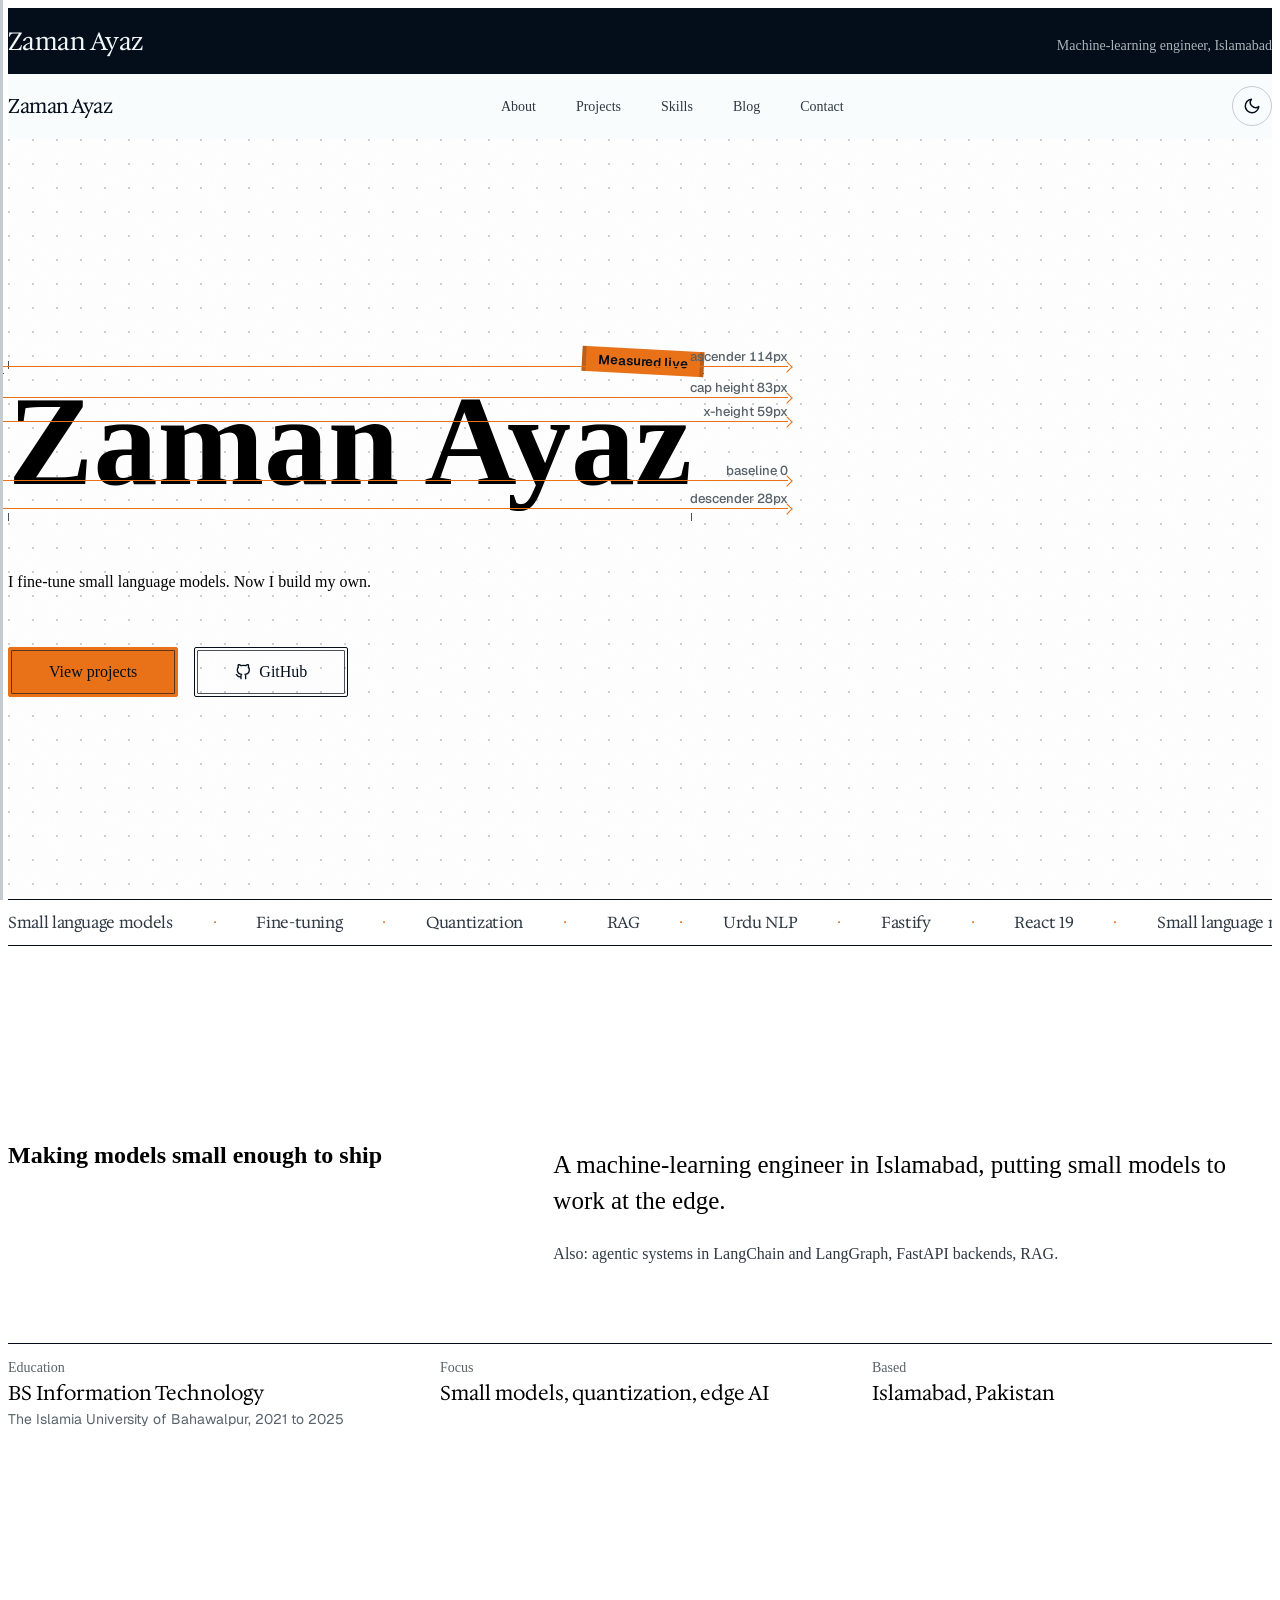
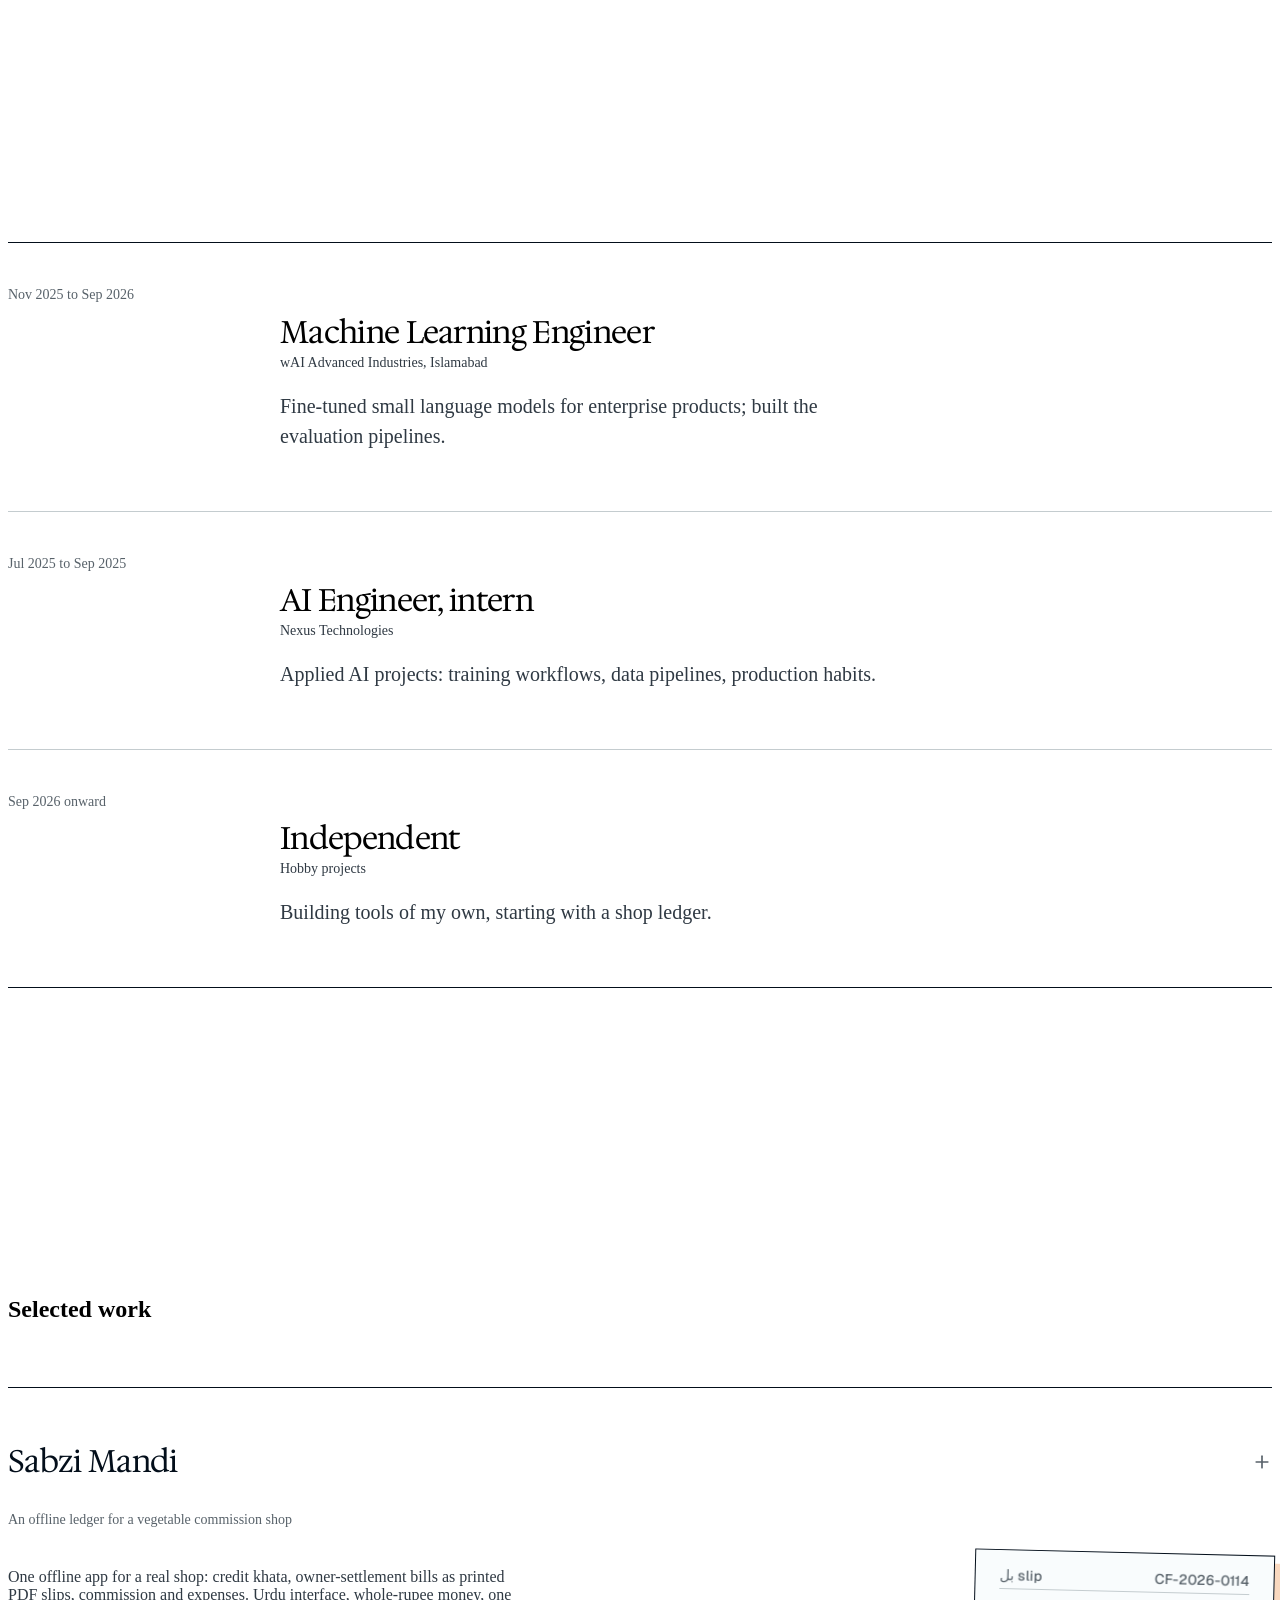
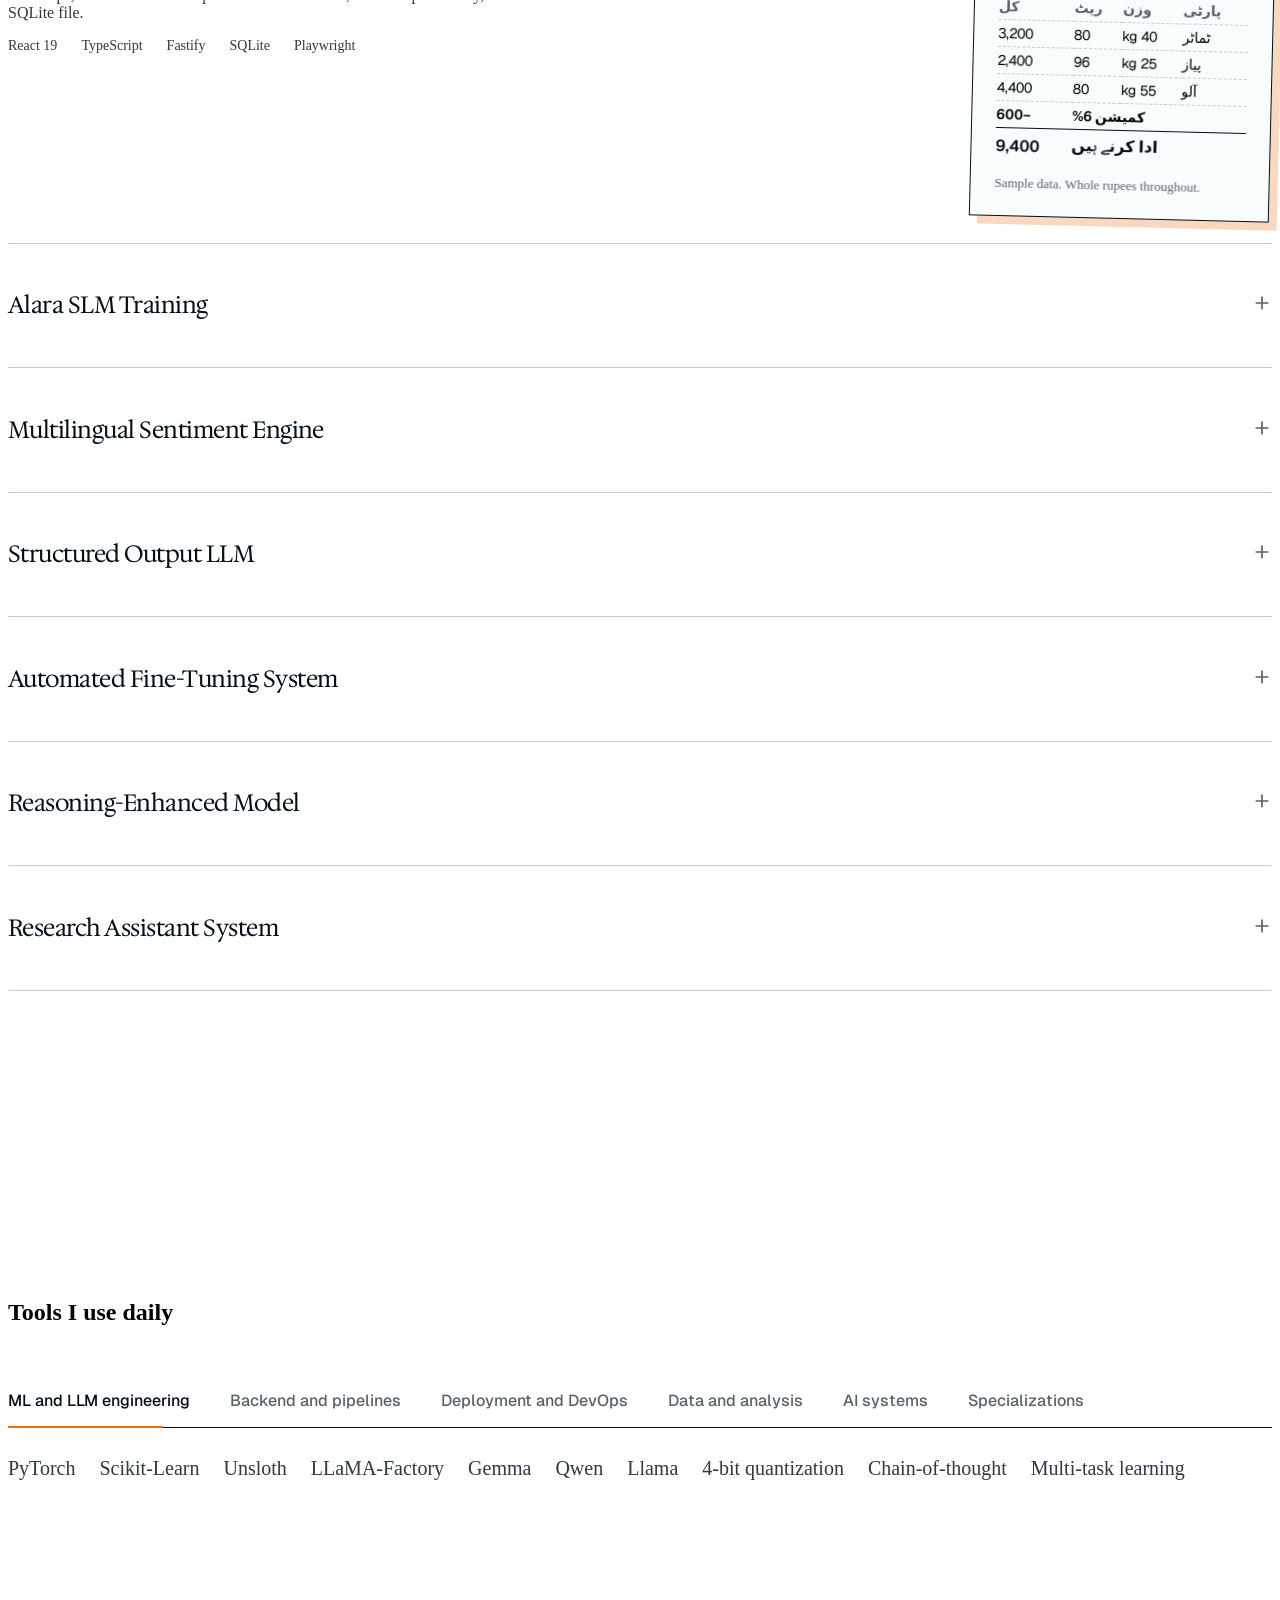
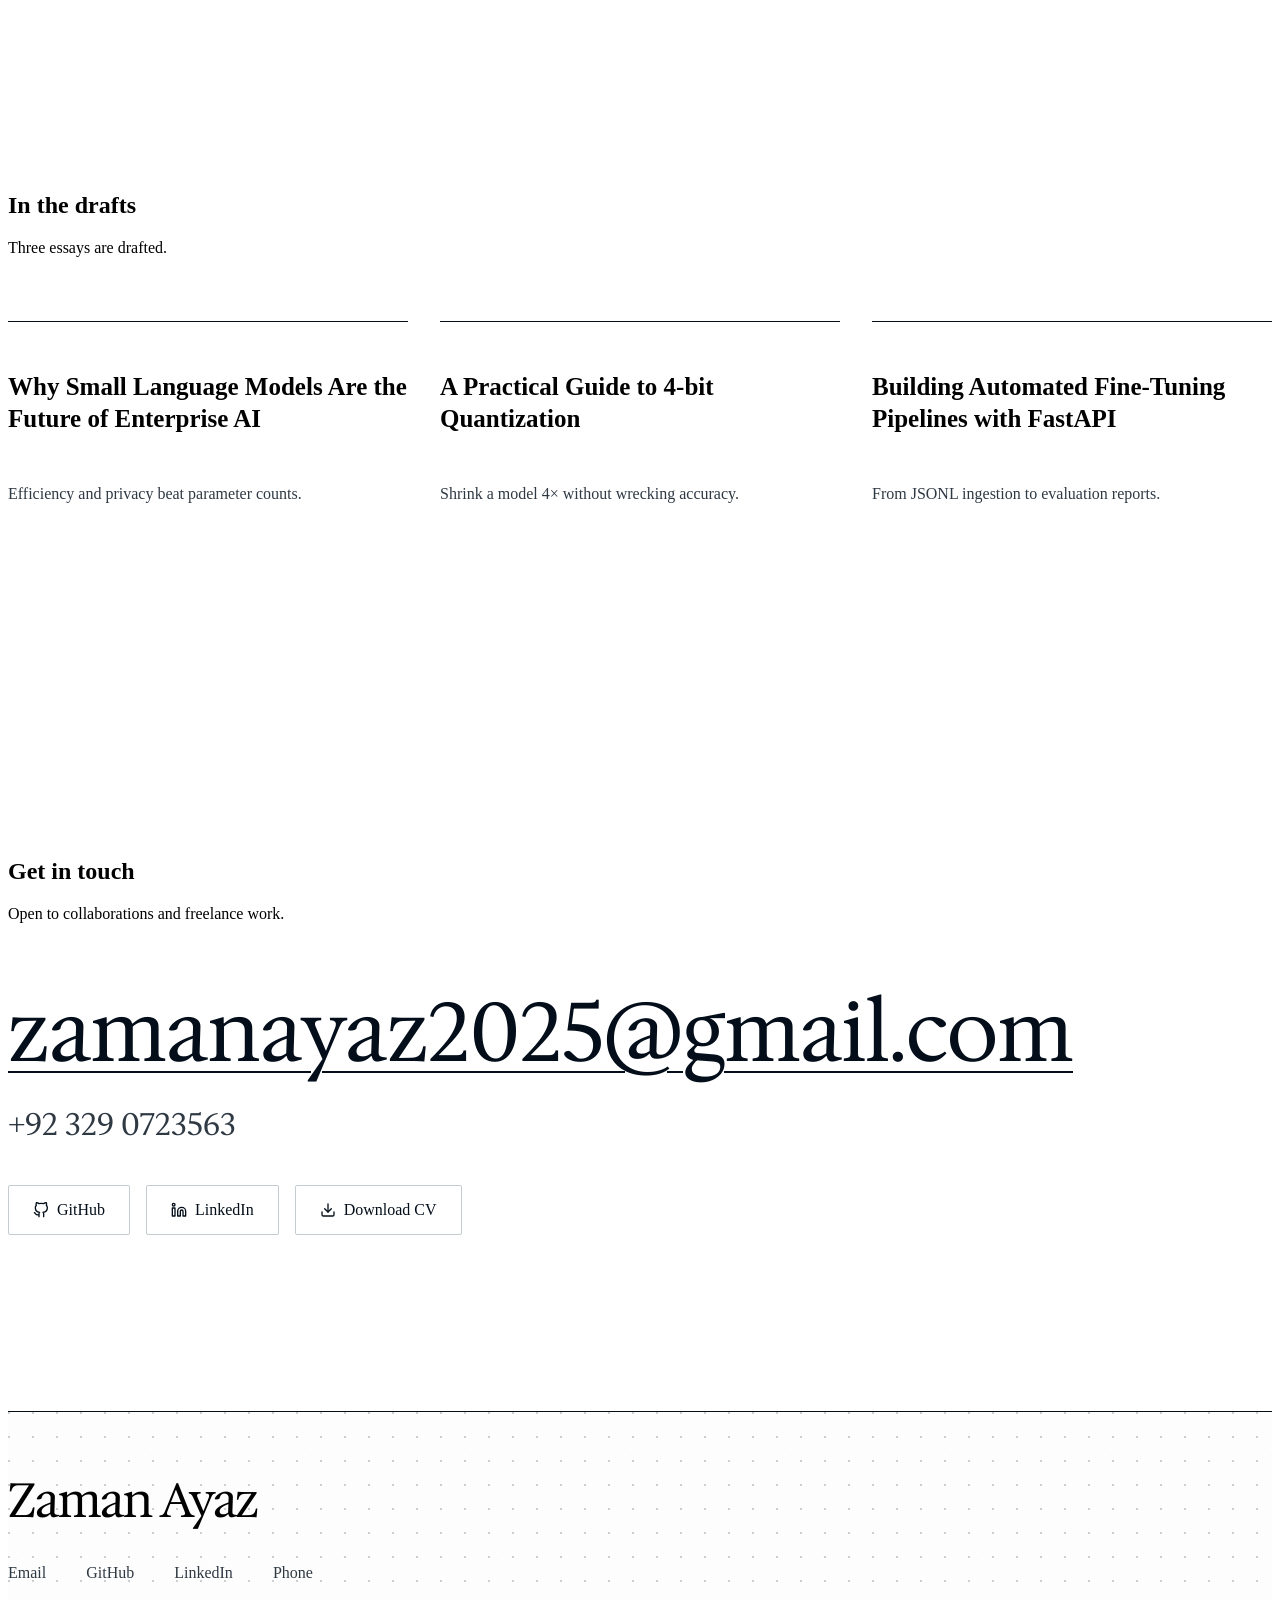
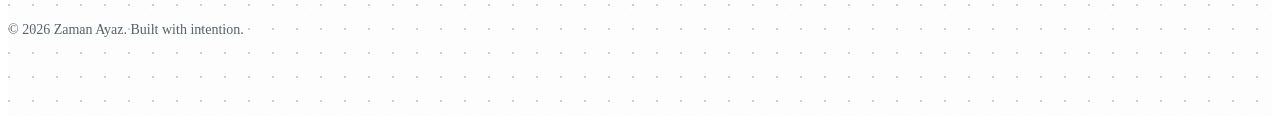
==== commit 5272448e: "Make the redesign unmistakable: Sabzi Mandi bill slip, ticker, build line, tape Adds real visual mat" ====
--- a/index.html
+++ b/index.html
@@ -7,13 +7,14 @@
     <meta name="description" content="Machine-learning engineer in Islamabad. Small language models, fine-tuning and deployment; now an offline ledger for a vegetable commission shop.">
     <link rel="preconnect" href="https://fonts.googleapis.com">
     <link rel="preconnect" href="https://fonts.gstatic.com" crossorigin>
-    <link href="https://fonts.googleapis.com/css2?family=Hedvig+Letters+Serif:opsz@12..24&family=Geist:wght@400;500&display=swap" rel="stylesheet">
+    <link href="https://fonts.googleapis.com/css2?family=Hedvig+Letters+Serif:opsz@12..24&family=Geist:wght@400;500&family=Noto+Naskh+Arabic:wght@400;600&display=swap" rel="stylesheet">
     <style>
 /* Hallmark · shape: Letter · genre: editorial · theme: Studio (deal 1/3, seed personal-portfolio-machine-learning-engineer-8a41·d738bda9·2026-10-27·r0) · redesign: full
  * hero: Poster · nav: banner over a retracting bar · footer: mast · imagery: none, the words are the material · signature: the wordmark under construction, measured live
  * axes: light/roman-serif/warm · posture: restrained · contrast: pass · fold: pass · v2.0.0 */
 /* Hallmark · kept "Nexus Technologies" · 19 flags the name; it is the user's real employer, carried as found from the page before */
 /* Hallmark · dismissed 46a "4× faster inference", "89% accuracy" · both figures were already on the page before and are the user's own claims; verify at handoff */
+/* Hallmark · WARN 23 buildline declared: a 3px scroll-progress rail in the signal colour; painted area under 0.2 percent of the viewport, the one accent the page is allowed to spend on live state */
 /* Hallmark · pre-emit critique: P5 H4 E4 S4 R4 V4 · weakest: E, the guide-measuring code is new and was checked at three widths in the sweep */
 @import url("./tokens.css");
 @import url("./base.css");
@@ -137,6 +138,9 @@
     animation-delay: calc(var(--i) * 90ms);
 }
 @keyframes drawIn { from { transform: scaleX(0); } to { transform: scaleX(1); } }
+.guide::before, .guide::after { content: ""; position: absolute; width: 7px; height: 7px; border-left: 1px solid var(--color-accent); border-bottom: 1px solid var(--color-accent); top: -3.5px; }
+.guide::before { left: -3.5px; transform: rotate(45deg); }
+.guide::after { right: -3.5px; transform: rotate(225deg); }
 .guide-tag {
     position: absolute; right: 0; bottom: 2px;
     font-family: var(--font-body); font-size: var(--text-xs); font-weight: 500;
@@ -153,6 +157,34 @@
 .construction.live .measure-out { display: block; }
 .hero-line { margin-top: var(--space-2xl); }
 .hero-cta { display: flex; flex-wrap: wrap; gap: var(--space-md); margin-top: var(--space-xl); }
+
+/* ---------- Ticker: a press-run of the stack ---------- */
+.ticker { border-block: var(--rule-hair) solid var(--color-ink); overflow: hidden; padding-block: var(--space-sm); }
+.ticker-track { display: flex; gap: var(--space-xl); width: max-content; animation: ticker 30s linear infinite; }
+.ticker-track span { font-family: var(--font-display); font-size: var(--text-md); letter-spacing: var(--tracking-display); white-space: nowrap; color: var(--color-ink-2); }
+.tick-dot { color: var(--color-accent); font-style: normal; margin-left: var(--space-xl); }
+@keyframes ticker { to { transform: translateX(-50%); } }
+.ticker:hover .ticker-track, .ticker:focus-within .ticker-track { animation-play-state: paused; }
+@media (prefers-reduced-motion: reduce) { .ticker-track { animation: none; } }
+
+/* ---------- Build line: the page measures its own scroll ---------- */
+#buildline { position: fixed; left: 0; top: 0; width: 3px; height: 100dvh; z-index: var(--z-toast); pointer-events: none; }
+#buildline::before { content: ""; position: absolute; inset: 0; background: var(--color-rule); }
+#buildline::after { content: ""; position: absolute; inset: 0; background: var(--color-accent); transform-origin: top; transform: scaleY(var(--p, 0)); will-change: transform; }
+@media (max-width: 60rem) { #buildline { display: none; } }
+
+/* ---------- Tape stamp on the construction ---------- */
+.construction-tape {
+    position: absolute; top: calc(-1 * var(--space-lg)); right: calc(-1 * var(--space-sm));
+    background: var(--color-accent); color: var(--color-accent-ink);
+    font-family: var(--font-body); font-size: var(--text-xs); font-weight: 600;
+    padding: var(--space-2xs) var(--space-md); transform: rotate(3deg);
+}
+.construction-tape::before, .construction-tape::after {
+    content: ""; position: absolute; top: 0; bottom: 0; width: var(--space-2xs);
+    background: color-mix(in oklab, var(--color-accent-ink) 20%, transparent);
+}
+.construction-tape::before { left: 0; } .construction-tape::after { right: 0; }
 
 /* ---------- Sections ---------- */
 section { padding-block: var(--section-gap); }
@@ -171,9 +203,9 @@
 .facts .fact-sub { display: block; font-family: var(--font-body); font-size: var(--text-sm); color: var(--color-muted); margin-top: var(--space-2xs); }
 
 /* Experience rows */
-.set { border-top: var(--rule-hair) solid var(--color-ink); }
+.set { border-block: var(--rule-hair) solid var(--color-ink); }
 .set > * { border-bottom: var(--rule-hair) solid var(--color-rule); }
-.set > :last-child { border-bottom-color: var(--color-ink); }
+.set > :last-child { border-bottom: none; }
 .exp-row { display: grid; grid-template-columns: 240px minmax(0, 1fr); gap: var(--gap-columns); padding-block: var(--space-xl); }
 .exp-date { font-size: var(--text-sm); color: var(--color-muted); font-variant-numeric: tabular-nums; padding-top: var(--space-2xs); }
 .exp-role { font-family: var(--font-display); font-size: var(--text-2xl); line-height: 1.15; letter-spacing: var(--tracking-display); margin-bottom: var(--space-2xs); }
@@ -197,6 +229,21 @@
 .index-plus { flex-shrink: 0; color: var(--color-muted); transition: transform var(--dur-short) var(--ease-out); }
 .index-item[open] .index-plus { transform: rotate(45deg); color: var(--color-ink); }
 .index-panel { padding-bottom: var(--space-lg); }
+.index-lead .index-panel { display: grid; grid-template-columns: minmax(0, 1fr) 300px; gap: var(--gap-columns); align-items: start; }
+.index-lead .index-copy { min-width: 0; }
+.slip {
+    margin: 0; background: var(--color-paper-hi); border: var(--rule-hair) solid var(--color-ink);
+    padding: var(--space-md) var(--space-lg) var(--space-lg); transform: rotate(1.4deg);
+    box-shadow: 8px 8px 0 0 color-mix(in oklab, var(--color-accent) 28%, transparent);
+}
+.slip-head { display: flex; justify-content: space-between; gap: var(--space-md); font-family: var(--font-body), "Noto Naskh Arabic", sans-serif; font-size: var(--text-sm); font-weight: 500; color: var(--color-muted); border-bottom: var(--rule-hair) solid var(--color-rule); padding-bottom: var(--space-2xs); margin-bottom: var(--space-2xs); }
+.slip-table { width: 100%; border-collapse: collapse; font-family: var(--font-body), "Noto Naskh Arabic", sans-serif; font-variant-numeric: tabular-nums; font-size: var(--text-sm); }
+.slip-table th { font-weight: 600; color: var(--color-muted); }
+.slip-table th, .slip-table td { padding: var(--space-2xs) 0; border-bottom: 1px dashed var(--color-rule); }
+.slip-table tfoot td { border-bottom: none; font-weight: 600; }
+.slip-table tfoot tr:last-child td { font-size: var(--text-md); color: var(--color-ink); border-top: var(--rule-hair) solid var(--color-ink); }
+.slip-cap { margin-top: var(--space-sm); font-size: var(--text-xs); color: var(--color-muted); font-variant-numeric: tabular-nums; }
+@media (max-width: 60rem) { .index-lead .index-panel { grid-template-columns: minmax(0, 1fr); } .slip { transform: none; max-width: 340px; } }
 .index-panel.springing { overflow: hidden; }
 .index-panel p { max-width: 65ch; color: var(--color-ink-2); margin-bottom: var(--space-md); }
 
@@ -291,7 +338,7 @@
 html { scroll-behavior: smooth; }
 
 /* One reveal, visible without script */
-.js .reveal { opacity: 0; transform: translateY(16px); transition: opacity 0.6s var(--ease-out), transform 0.6s var(--ease-out); transition-delay: calc(var(--i, 0) * 60ms); }
+.js .reveal { opacity: 0; transform: translateY(16px); transition: opacity 0.6s var(--ease-out), transform 0.6s var(--ease-out); }
 .js .reveal.visible { opacity: 1; transform: none; }
 
 /* ---------- Responsive ---------- */
@@ -314,7 +361,10 @@
     .exp-row { grid-template-columns: minmax(0, 1fr); gap: var(--space-xs); }
     .blog-grid { grid-template-columns: minmax(0, 1fr); }
     .guide { left: calc(-1 * var(--space-md)); right: calc(-1 * var(--space-md)); }
-    .guide-tag { display: none; }
+    .guide::before, .guide::after { content: ""; position: absolute; width: 7px; height: 7px; border-left: 1px solid var(--color-accent); border-bottom: 1px solid var(--color-accent); top: -3.5px; }
+.guide::before { left: -3.5px; transform: rotate(45deg); }
+.guide::after { right: -3.5px; transform: rotate(225deg); }
+.guide-tag { display: none; }
     .hero { min-height: auto; }
     .hero-in { min-height: calc(88dvh - 120px); }
     .banner-role { display: none; }
@@ -324,6 +374,7 @@
 <body>
 
 <a class="skip" href="#main">Skip to content</a>
+<div id="buildline" aria-hidden="true"></div>
 
 <!-- Banner over a retracting bar -->
 <div class="banner">
@@ -361,6 +412,7 @@
     <div class="container hero-in">
         <div class="construction crop" id="construction">
             <h1 id="wordmark" class="wordmark">Zaman Ayaz</h1>
+            <span class="construction-tape" aria-hidden="true">Measured live</span>
             <div class="guides" id="guides" aria-hidden="true"></div>
             <span class="measure-line" id="measureLine" aria-hidden="true"></span>
             <span class="measure-out num" id="measureOut" aria-hidden="true"></span>
@@ -377,6 +429,13 @@
 </section>
 
 <!-- ABOUT -->
+<div class="ticker" aria-label="Areas of work">
+    <div class="ticker-track">
+        <span>Small language models<i class="tick-dot">·</i></span><span>Fine-tuning<i class="tick-dot">·</i></span><span>Quantization<i class="tick-dot">·</i></span><span>RAG<i class="tick-dot">·</i></span><span>Urdu NLP<i class="tick-dot">·</i></span><span>Fastify<i class="tick-dot">·</i></span><span>React 19<i class="tick-dot">·</i></span>
+        <span>Small language models<i class="tick-dot">·</i></span><span>Fine-tuning<i class="tick-dot">·</i></span><span>Quantization<i class="tick-dot">·</i></span><span>RAG<i class="tick-dot">·</i></span><span>Urdu NLP<i class="tick-dot">·</i></span><span>Fastify<i class="tick-dot">·</i></span><span>React 19<i class="tick-dot">·</i></span>
+    </div>
+</div>
+
 <section id="about">
     <div class="container">
         <div class="about-grid">
@@ -416,7 +475,7 @@
                 <div>
                     <h3 class="exp-role">Machine Learning Engineer</h3>
                     <div class="exp-org">wAI Advanced Industries, Islamabad</div>
-                    <p class="exp-desc">Fine-tuned small language models for enterprise products, built the evaluation pipelines behind them, served through FastAPI.</p>
+                    <p class="exp-desc">Fine-tuned small language models for enterprise products; built the evaluation pipelines.</p>
                 </div>
             </div>
             <div class="exp-row reveal" style="--i: 1;">
@@ -454,8 +513,26 @@
                         <svg class="index-plus" width="20" height="20" viewBox="0 0 24 24" fill="none" stroke="currentColor" stroke-width="2" stroke-linecap="round" aria-hidden="true"><line x1="12" y1="5" x2="12" y2="19"/><line x1="5" y1="12" x2="19" y2="12"/></svg>
                     </summary>
                     <div class="index-panel">
-                        <p>One offline app for a real shop: credit khata, owner-settlement bills as printed PDF slips, the shop’s commission and expenses. Urdu interface, whole-rupee money, one SQLite file.</p>
-                        <ul class="tags"><li>React 19</li><li>TypeScript</li><li>Fastify</li><li>SQLite</li><li>Playwright</li></ul>
+                        <div class="index-copy">
+                            <p>One offline app for a real shop: credit khata, owner-settlement bills as printed PDF slips, commission and expenses. Urdu interface, whole-rupee money, one SQLite file.</p>
+                            <ul class="tags"><li>React 19</li><li>TypeScript</li><li>Fastify</li><li>SQLite</li><li>Playwright</li></ul>
+                        </div>
+                        <figure class="slip" role="img" aria-label="A bill slip from the Sabzi Mandi app with sample data: three vegetables sold for a vendor, six percent commission, net payable nine thousand four hundred rupees, every figure a whole rupee.">
+                            <div class="slip-head"><span>بل slip</span><span>CF-2026-0114</span></div>
+                            <table class="slip-table" dir="rtl" lang="ur">
+                                <thead><tr><th>پارٹی</th><th>وزن</th><th>ریٹ</th><th>کل</th></tr></thead>
+                                <tbody>
+                                    <tr><td>ٹماٹر</td><td>40 kg</td><td>80</td><td>3,200</td></tr>
+                                    <tr><td>پیاز</td><td>25 kg</td><td>96</td><td>2,400</td></tr>
+                                    <tr><td>آلو</td><td>55 kg</td><td>80</td><td>4,400</td></tr>
+                                </tbody>
+                                <tfoot>
+                                    <tr><td colspan="3">کمیشن 6%</td><td>−600</td></tr>
+                                    <tr><td colspan="3">ادا کرنے ہیں</td><td>9,400</td></tr>
+                                </tfoot>
+                            </table>
+                            <figcaption class="slip-cap">Sample data. Whole rupees throughout.</figcaption>
+                        </figure>
                     </div>
                 </details>
             </li>
@@ -469,7 +546,7 @@
                         <svg class="index-plus" width="20" height="20" viewBox="0 0 24 24" fill="none" stroke="currentColor" stroke-width="2" stroke-linecap="round" aria-hidden="true"><line x1="12" y1="5" x2="12" y2="19"/><line x1="5" y1="12" x2="19" y2="12"/></svg>
                     </summary>
                     <div class="index-panel">
-                        <p>Task models for sentiment, structured output and reasoning across the Alara swarm, 4-bit quantized.</p>
+                        <p>Task models for sentiment, structured output and reasoning across the Alara swarm.</p>
                         <ul class="tags"><li>PyTorch</li><li>Unsloth</li><li>Quantization</li><li>Multi-agent</li></ul>
                     </div>
                 </details>
@@ -499,7 +576,7 @@
                         <svg class="index-plus" width="20" height="20" viewBox="0 0 24 24" fill="none" stroke="currentColor" stroke-width="2" stroke-linecap="round" aria-hidden="true"><line x1="12" y1="5" x2="12" y2="19"/><line x1="5" y1="12" x2="19" y2="12"/></svg>
                     </summary>
                     <div class="index-panel">
-                        <p>Gemma 270M producing schema-valid JSON for automation workflows, the pipelines built end to end.</p>
+                        <p>Gemma 270M producing schema-valid JSON for automation workflows, pipelines built end to end.</p>
                         <ul class="tags"><li>Gemma</li><li>JSON Schema</li><li>Data pipelines</li></ul>
                     </div>
                 </details>
@@ -514,7 +591,7 @@
                         <svg class="index-plus" width="20" height="20" viewBox="0 0 24 24" fill="none" stroke="currentColor" stroke-width="2" stroke-linecap="round" aria-hidden="true"><line x1="12" y1="5" x2="12" y2="19"/><line x1="5" y1="12" x2="19" y2="12"/></svg>
                     </summary>
                     <div class="index-panel">
-                        <p>Ingests JSONL datasets, triggers configurable fine-tuning runs, returns evaluation reports with version tracking.</p>
+                        <p>Ingests JSONL datasets, triggers fine-tuning runs, returns evaluation reports with version tracking.</p>
                         <ul class="tags"><li>FastAPI</li><li>JSONL</li><li>MLOps</li></ul>
                     </div>
                 </details>
@@ -529,7 +606,7 @@
                         <svg class="index-plus" width="20" height="20" viewBox="0 0 24 24" fill="none" stroke="currentColor" stroke-width="2" stroke-linecap="round" aria-hidden="true"><line x1="12" y1="5" x2="12" y2="19"/><line x1="5" y1="12" x2="19" y2="12"/></svg>
                     </summary>
                     <div class="index-panel">
-                        <p>Chain-of-thought fine-tuning on Llama 3.2 3B, served through llama.cpp for structured evaluation.</p>
+                        <p>Chain-of-thought fine-tuning on Llama 3.2 3B, served through llama.cpp.</p>
                         <ul class="tags"><li>Llama 3.2</li><li>CoT</li><li>llama.cpp</li></ul>
                     </div>
                 </details>
@@ -544,7 +621,7 @@
                         <svg class="index-plus" width="20" height="20" viewBox="0 0 24 24" fill="none" stroke="currentColor" stroke-width="2" stroke-linecap="round" aria-hidden="true"><line x1="12" y1="5" x2="12" y2="19"/><line x1="5" y1="12" x2="19" y2="12"/></svg>
                     </summary>
                     <div class="index-panel">
-                        <p>Reads ArXiv and synthesizes answers, orchestrated by LangGraph with contextual memory.</p>
+                        <p>Reads ArXiv and synthesizes answers, orchestrated by LangGraph.</p>
                         <ul class="tags"><li>LangChain</li><li>LangGraph</li><li>RAG</li></ul>
                     </div>
                 </details>
@@ -702,11 +779,26 @@
         document.getElementById('navbar').classList.toggle('scrolled', window.scrollY > 50);
     }, { passive: true });
 
+    // Build line: 1:1 with the scroll, on the compositor
+    const buildline = document.getElementById('buildline');
+    if (buildline) {
+        let queued = false;
+        const setP = () => {
+            const max = document.documentElement.scrollHeight - innerHeight;
+            buildline.style.setProperty('--p', max > 0 ? (scrollY / max).toFixed(4) : '0');
+            queued = false;
+        };
+        addEventListener('scroll', () => { if (!queued) { queued = true; requestAnimationFrame(setP); } }, { passive: true });
+        setP();
+    }
+
     // Scroll reveal (kept wiring; visible without script via .js scoping)
     const observer = new IntersectionObserver((entries) => {
-        entries.forEach((entry, i) => {
-            if (entry.isIntersecting) {
-                setTimeout(() => entry.target.classList.add('visible'), i * 80);
+        entries.forEach((entry) => {
+            // reveal if visible now OR already scrolled past (anchor jumps, fast scroll,
+            // find-in-page: content above the viewport must never stay hidden)
+            if (entry.isIntersecting || entry.boundingClientRect.top < 0) {
+                entry.target.classList.add('visible');
                 observer.unobserve(entry.target);
             }
         });
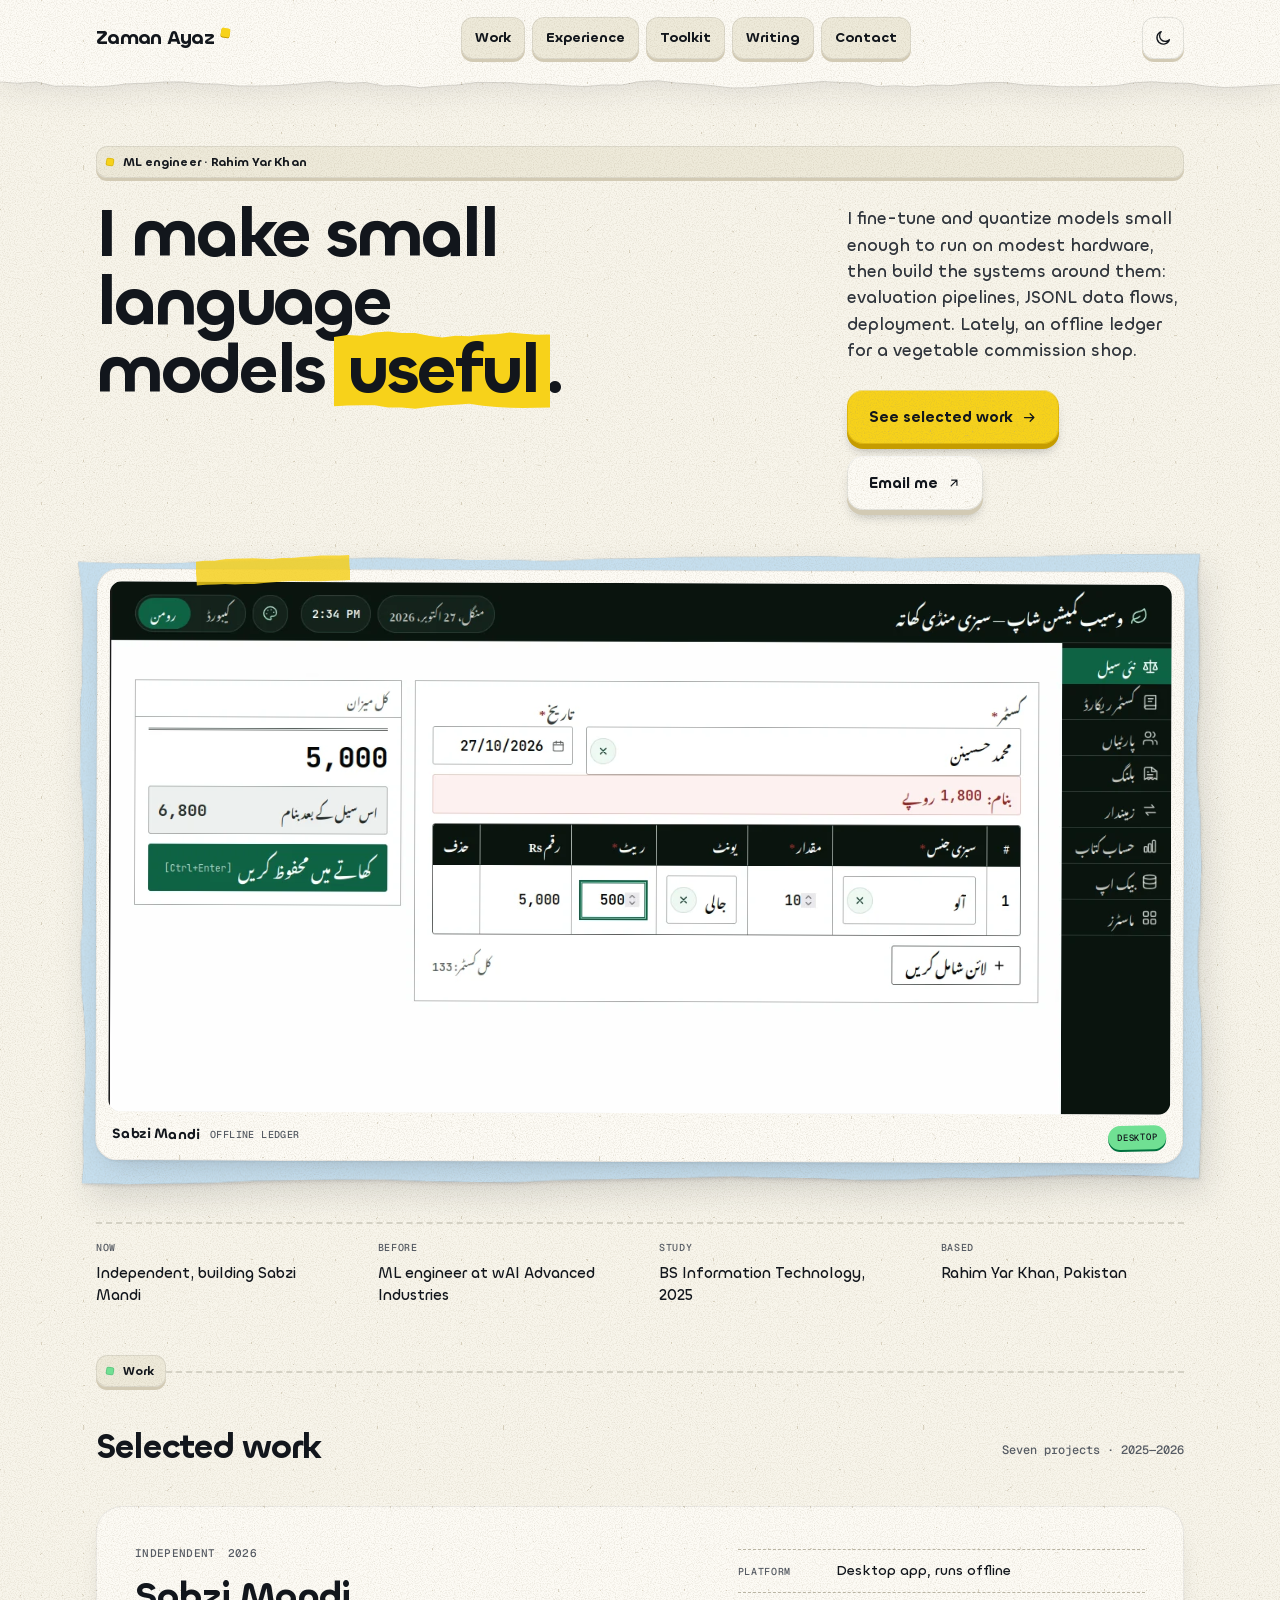
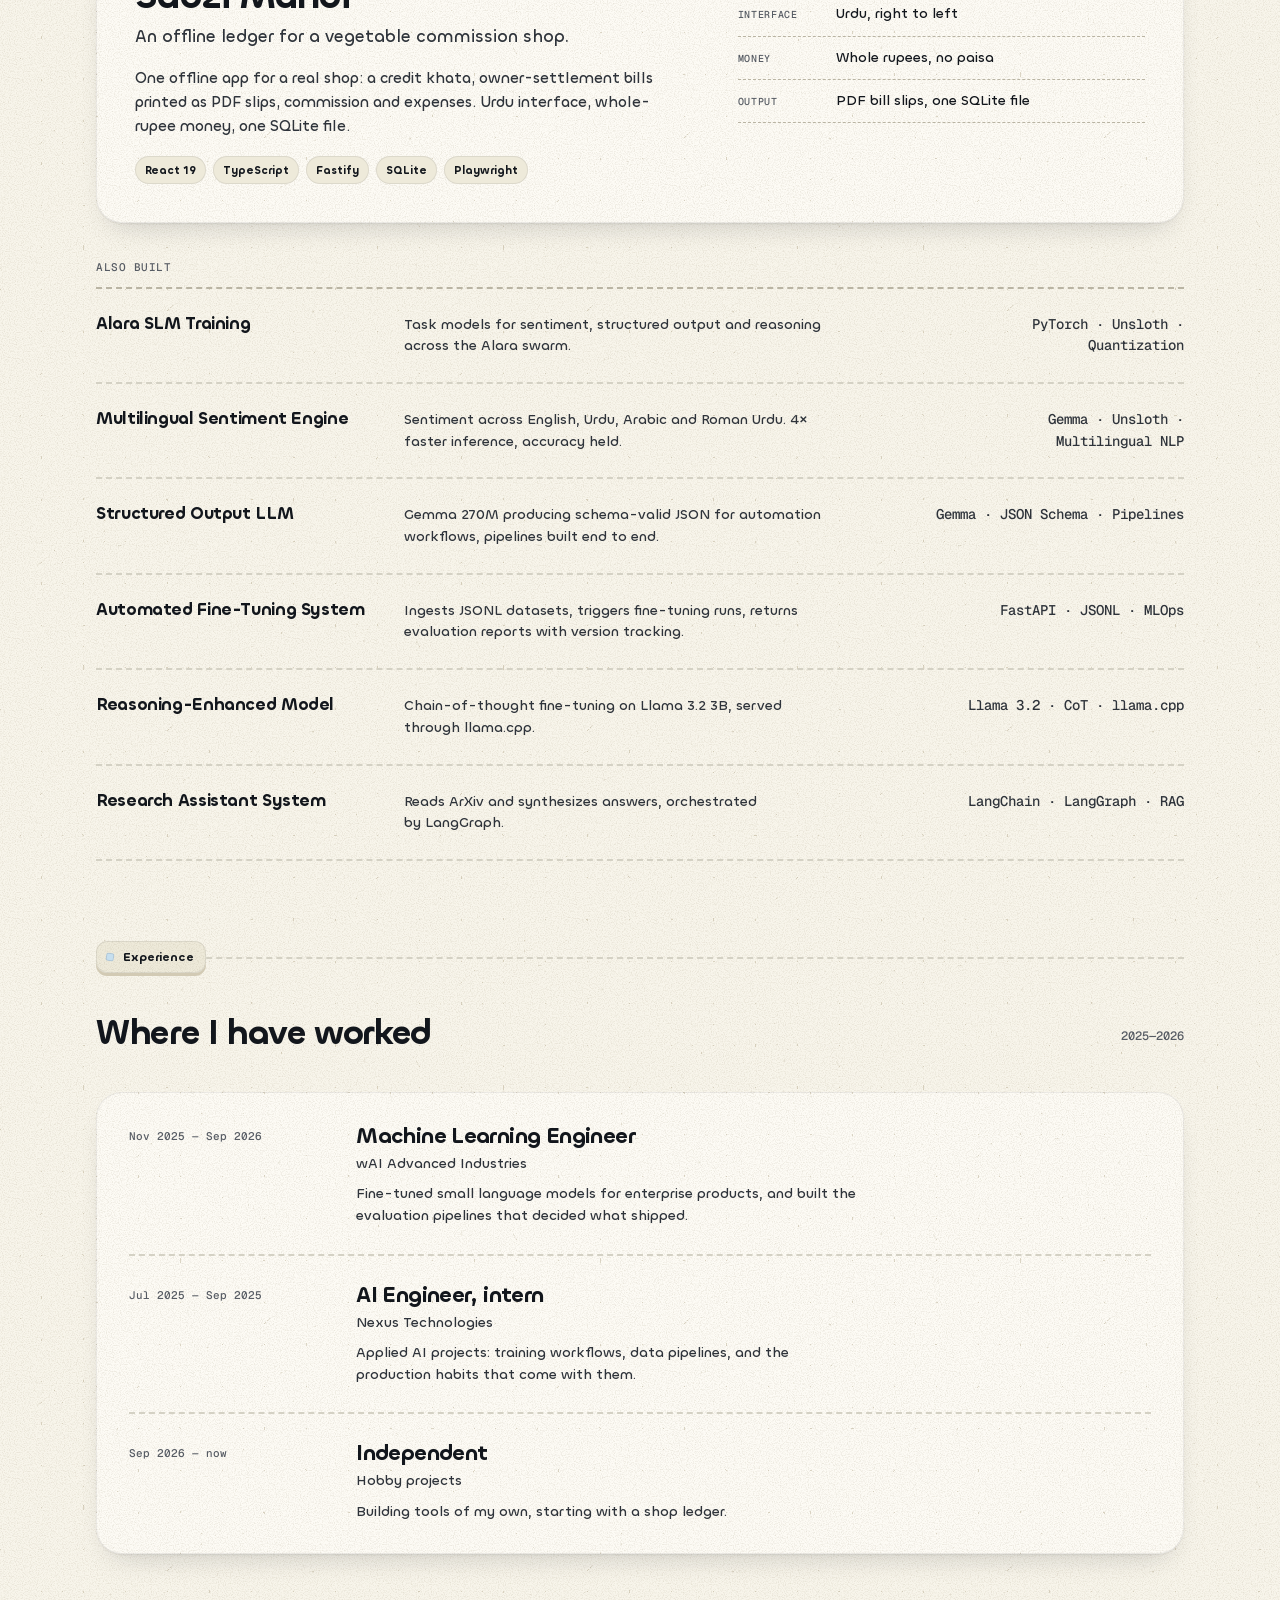
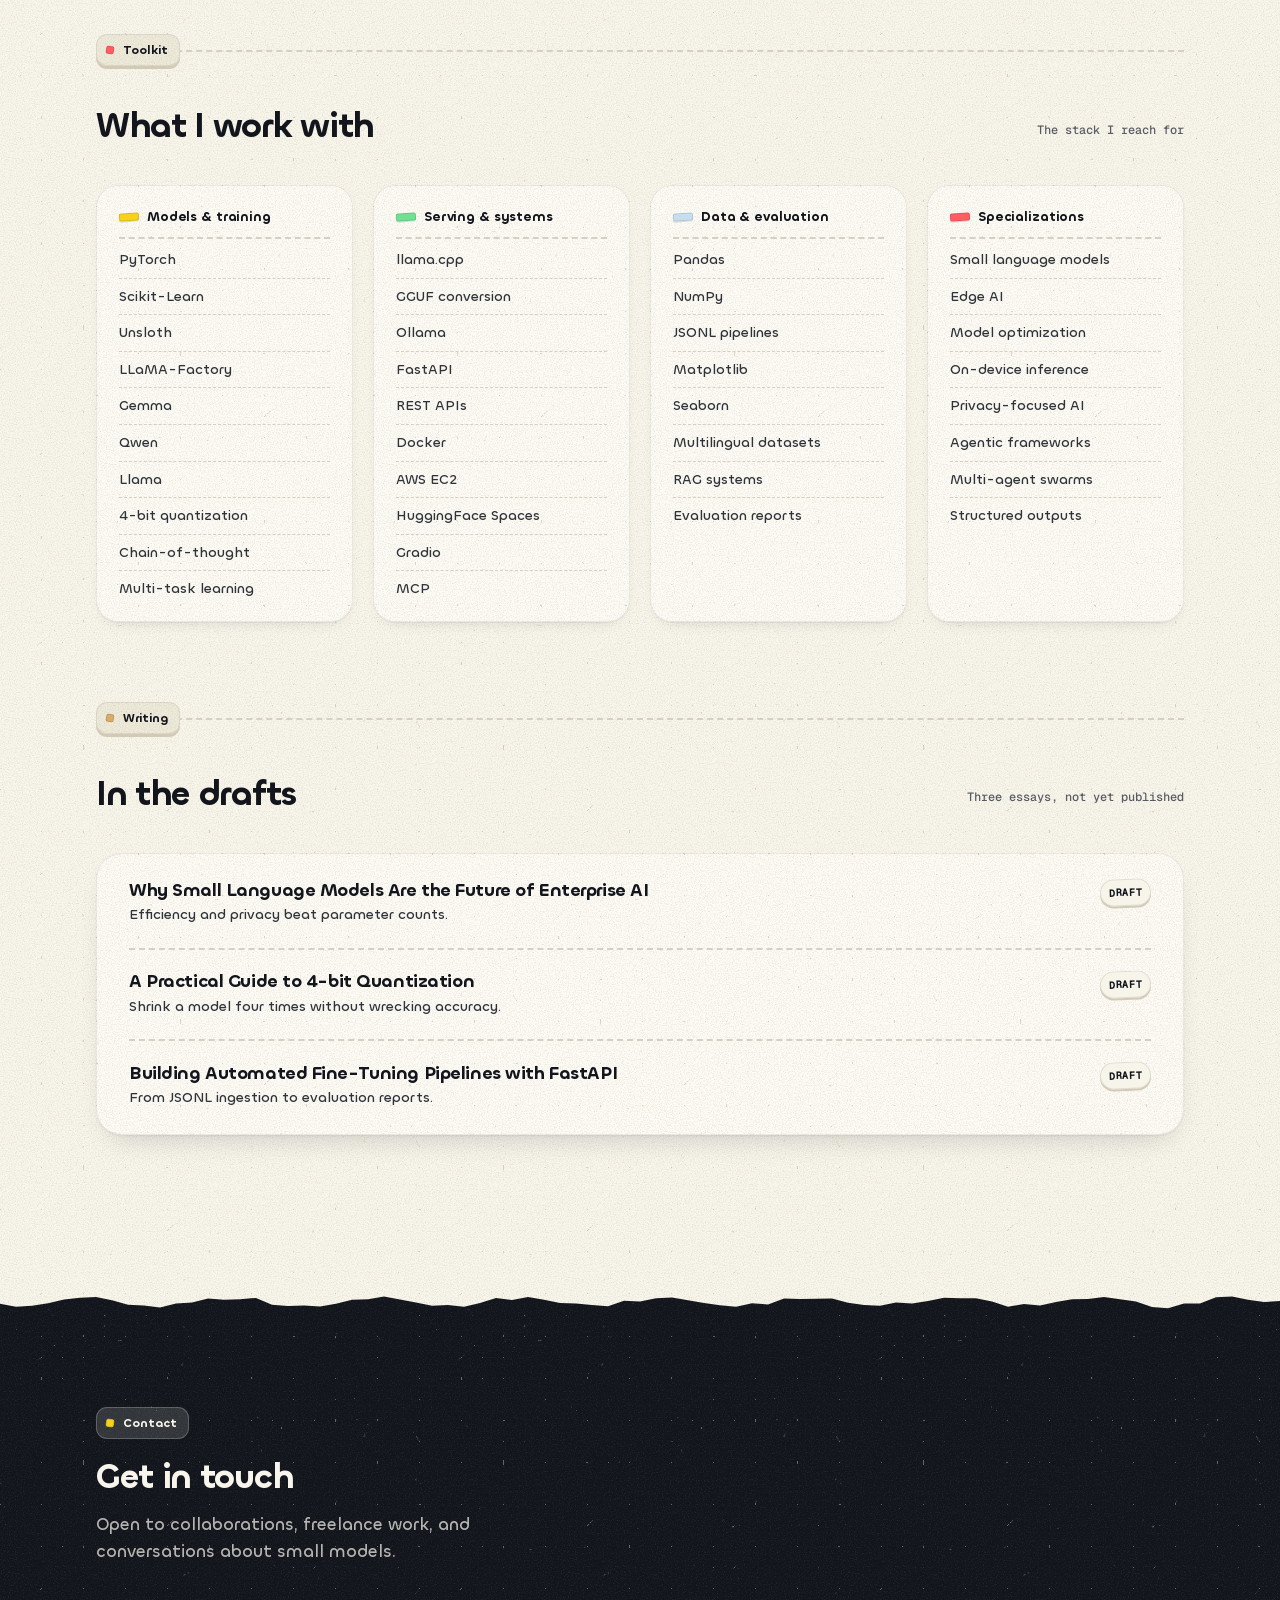
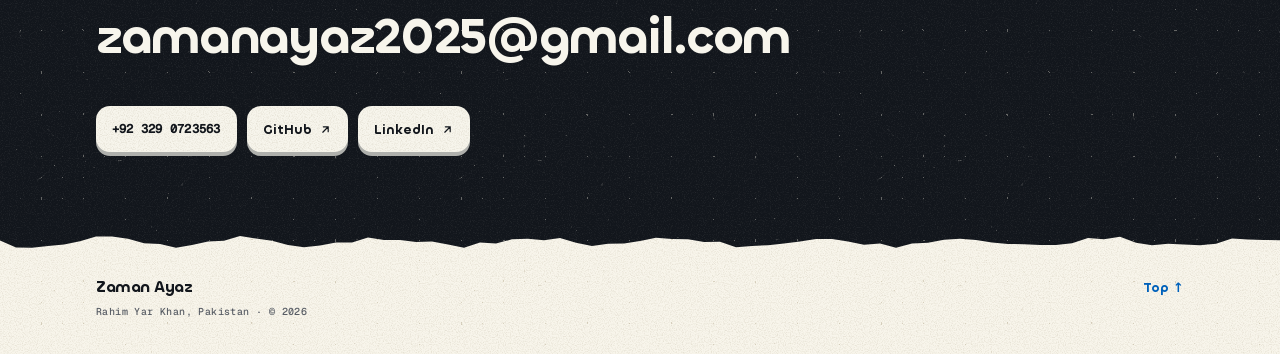
==== commit 5af7347c: "Rebuild portfolio as a single-file cut-paper page Use the real Sabzi Mandi screenshot in a paper-mou" ====
--- a/index.html
+++ b/index.html
@@ -1,983 +1,1460 @@
-<!DOCTYPE html>
-<html lang="en">
+<!doctype html>
+<html lang="en" data-theme="light">
 <head>
-    <meta charset="UTF-8">
-    <meta name="viewport" content="width=device-width, initial-scale=1.0">
-    <title>Zaman Ayaz, machine-learning engineer</title>
-    <meta name="description" content="Machine-learning engineer in Islamabad. Small language models, fine-tuning and deployment; now an offline ledger for a vegetable commission shop.">
-    <link rel="preconnect" href="https://fonts.googleapis.com">
-    <link rel="preconnect" href="https://fonts.gstatic.com" crossorigin>
-    <link href="https://fonts.googleapis.com/css2?family=Hedvig+Letters+Serif:opsz@12..24&family=Geist:wght@400;500&family=Noto+Naskh+Arabic:wght@400;600&display=swap" rel="stylesheet">
-    <style>
-/* Hallmark · shape: Letter · genre: editorial · theme: Studio (deal 1/3, seed personal-portfolio-machine-learning-engineer-8a41·d738bda9·2026-10-27·r0) · redesign: full
- * hero: Poster · nav: banner over a retracting bar · footer: mast · imagery: none, the words are the material · signature: the wordmark under construction, measured live
- * axes: light/roman-serif/warm · posture: restrained · contrast: pass · fold: pass · v2.0.0 */
-/* Hallmark · kept "Nexus Technologies" · 19 flags the name; it is the user's real employer, carried as found from the page before */
-/* Hallmark · dismissed 46a "4× faster inference", "89% accuracy" · both figures were already on the page before and are the user's own claims; verify at handoff */
-/* Hallmark · WARN 23 buildline declared: a 3px scroll-progress rail in the signal colour; painted area under 0.2 percent of the viewport, the one accent the page is allowed to spend on live state */
-/* Hallmark · pre-emit critique: P5 H4 E4 S4 R4 V4 · weakest: E, the guide-measuring code is new and was checked at three widths in the sweep */
-@import url("./tokens.css");
-@import url("./base.css");
-
-/* ---------- Proof paper (hero and footer only) ---------- */
+<meta charset="utf-8">
+<meta name="viewport" content="width=device-width, initial-scale=1">
+<title>Zaman Ayaz — Machine-learning engineer</title>
+<meta name="description" content="Machine-learning engineer in Rahim Yar Khan. Small language models, fine-tuning and quantization, and an offline ledger for a vegetable commission shop.">
+<link rel="canonical" href="https://zamanayaz.tech/">
+<meta property="og:type" content="website">
+<meta property="og:title" content="Zaman Ayaz — Machine-learning engineer">
+<meta property="og:description" content="Small language models, made useful. Fine-tuning, quantization, and the systems around them.">
+<meta property="og:url" content="https://zamanayaz.tech/">
+<meta name="theme-color" content="#faf6ea">
+<link rel="icon" href="data:image/svg+xml,%3Csvg xmlns='http://www.w3.org/2000/svg' viewBox='0 0 64 64'%3E%3Crect width='64' height='64' rx='16' fill='%23f2c230'/%3E%3Ctext x='32' y='45' font-family='Arial Rounded MT Bold,Helvetica,sans-serif' font-size='36' font-weight='700' text-anchor='middle' fill='%23201b2b'%3EZ%3C/text%3E%3C/svg%3E">
+<script>
+(function () {
+  var theme = null;
+  try { theme = localStorage.getItem('theme'); } catch (e) {}
+  if (theme !== 'light' && theme !== 'dark') {
+    theme = window.matchMedia && matchMedia('(prefers-color-scheme: dark)').matches ? 'dark' : 'light';
+  }
+  document.documentElement.setAttribute('data-theme', theme);
+  document.documentElement.classList.add('js');
+})();
+</script>
+<style>
+@font-face{font-family:"Chillax";src:url([data-uri]) format("woff2");font-weight:500;font-style:normal;font-display:block;}
+@font-face{font-family:"Chillax";src:url([data-uri]) format("woff2");font-weight:600;font-style:normal;font-display:block;}
+@font-face{font-family:"Geist Mono";src:url([data-uri]) format("woff2");font-weight:500;font-style:normal;font-display:block;}
 :root {
-    --grain: url("data:image/svg+xml,%3Csvg xmlns='http://www.w3.org/2000/svg' width='160' height='160'%3E%3Cfilter id='n'%3E%3CfeTurbulence type='fractalNoise' baseFrequency='0.9' numOctaves='2'/%3E%3C/filter%3E%3Crect width='160' height='160' filter='url(%23n)' opacity='0.05'/%3E%3C/svg%3E");
-}
-.proof {
-    background-image: var(--grain), radial-gradient(circle at 1px 1px, var(--color-dot) 1px, transparent 1.4px);
-    background-size: 160px 160px, 24px 24px;
-}
-
-/* ---------- Crop marks ---------- */
-.crop { position: relative; --l: 8px; --o: 12px; }
-.crop::before {
-    content: ""; position: absolute; inset: calc(-1 * var(--o)); pointer-events: none;
-    background:
-        linear-gradient(var(--color-mark), var(--color-mark)) 0 var(--o) / var(--l) 1px no-repeat,
-        linear-gradient(var(--color-mark), var(--color-mark)) var(--o) 0 / 1px var(--l) no-repeat,
-        linear-gradient(var(--color-mark), var(--color-mark)) 100% var(--o) / var(--l) 1px no-repeat,
-        linear-gradient(var(--color-mark), var(--color-mark)) calc(100% - var(--o)) 0 / 1px var(--l) no-repeat,
-        linear-gradient(var(--color-mark), var(--color-mark)) 0 calc(100% - var(--o)) / var(--l) 1px no-repeat,
-        linear-gradient(var(--color-mark), var(--color-mark)) var(--o) 100% / 1px var(--l) no-repeat,
-        linear-gradient(var(--color-mark), var(--color-mark)) 100% calc(100% - var(--o)) / var(--l) 1px no-repeat,
-        linear-gradient(var(--color-mark), var(--color-mark)) calc(100% - var(--o)) 100% / 1px var(--l) no-repeat;
-}
-
-/* ---------- Chrome: banner over a retracting bar ---------- */
+  --tear-bar: polygon(0% 0%, 100% 0%, 100% calc(100% - 3.93px), 98.57% calc(100% - 3.03px), 97.14% calc(100% - 1.82px), 95.71% calc(100% - 1.05px), 94.29% calc(100% - 2.27px), 92.86% calc(100% - 5.36px), 91.43% calc(100% - 5.59px), 90% calc(100% - 6.63px), 88.57% calc(100% - 5.86px), 87.14% calc(100% - 2.78px), 85.71% calc(100% - 2.12px), 84.29% calc(100% - 1.77px), 82.86% calc(100% - 1.85px), 81.43% calc(100% - 2.92px), 80% calc(100% - 3.48px), 78.57% calc(100% - 6.03px), 77.14% calc(100% - 6.06px), 75.71% calc(100% - 4.89px), 74.29% calc(100% - 3.08px), 72.86% calc(100% - 3.55px), 71.43% calc(100% - 1.7px), 70% calc(100% - 2.68px), 68.57% calc(100% - 1.9px), 67.14% calc(100% - 5.42px), 65.71% calc(100% - 5.97px), 64.29% calc(100% - 6.88px), 62.86% calc(100% - 5.39px), 61.43% calc(100% - 3.94px), 60% calc(100% - 2.58px), 58.57% calc(100% - 0.78px), 57.14% calc(100% - 0.57px), 55.71% calc(100% - 2.71px), 54.29% calc(100% - 4.44px), 52.86% calc(100% - 5.49px), 51.43% calc(100% - 7.7px), 50% calc(100% - 6.94px), 48.57% calc(100% - 3.53px), 47.14% calc(100% - 3.59px), 45.71% calc(100% - 2.01px), 44.29% calc(100% - 2.77px), 42.86% calc(100% - 4.17px), 41.43% calc(100% - 4.27px), 40% calc(100% - 5.66px), 38.57% calc(100% - 6.07px), 37.14% calc(100% - 6.12px), 35.71% calc(100% - 3.49px), 34.29% calc(100% - 2.46px), 32.86% calc(100% - 0.7px), 31.43% calc(100% - 3.1px), 30% calc(100% - 2.46px), 28.57% calc(100% - 6.06px), 27.14% calc(100% - 5.21px), 25.71% calc(100% - 6.9px), 24.29% calc(100% - 5.44px), 22.86% calc(100% - 4.12px), 21.43% calc(100% - 2.84px), 20% calc(100% - 2.41px), 18.57% calc(100% - 2.44px), 17.14% calc(100% - 4.22px), 15.71% calc(100% - 4.78px), 14.29% calc(100% - 6.48px), 12.86% calc(100% - 6.41px), 11.43% calc(100% - 5.37px), 10% calc(100% - 4.85px), 8.57% calc(100% - 2.52px), 7.14% calc(100% - 1.6px), 5.71% calc(100% - 2.4px), 4.29% calc(100% - 2.37px), 2.86% calc(100% - 6.51px), 1.43% calc(100% - 5.17px), 0% calc(100% - 6.59px));
+  --tear-mat: polygon(0% 2.48px, 3.85% 4.27px, 7.69% 4.65px, 11.54% 2.9px, 15.38% 2.73px, 19.23% 1.35px, 23.08% 0.9px, 26.92% 0.33px, 30.77% 1.23px, 34.62% 3.04px, 38.46% 2.88px, 42.31% 4.76px, 46.15% 2.79px, 50% 2.39px, 53.85% 1.59px, 57.69% 1.61px, 61.54% 1.72px, 65.38% 1.31px, 69.23% 2.27px, 73.08% 3.99px, 76.92% 3.49px, 80.77% 3.48px, 84.62% 3.37px, 88.46% 1.9px, 92.31% 1.04px, 96.15% 1.42px, 100% 1.5px, calc(100% - 2.49px) 3.85%, calc(100% - 2.47px) 7.69%, calc(100% - 1.53px) 11.54%, calc(100% - 1.4px) 15.38%, calc(100% - 2.01px) 19.23%, calc(100% - 1.65px) 23.08%, calc(100% - 3.91px) 26.92%, calc(100% - 4.26px) 30.77%, calc(100% - 4.65px) 34.62%, calc(100% - 3.25px) 38.46%, calc(100% - 1.43px) 42.31%, calc(100% - 1.32px) 46.15%, calc(100% - 0.56px) 50%, calc(100% - 1.59px) 53.85%, calc(100% - 1.86px) 57.69%, calc(100% - 4.15px) 61.54%, calc(100% - 4.83px) 65.38%, calc(100% - 4.59px) 69.23%, calc(100% - 2.53px) 73.08%, calc(100% - 1.25px) 76.92%, calc(100% - 1.64px) 80.77%, calc(100% - 1.31px) 84.62%, calc(100% - 1.52px) 88.46%, calc(100% - 3.04px) 92.31%, calc(100% - 3.89px) 96.15%, calc(100% - 4.95px) 100%, 96.15% calc(100% - 2.63px), 92.31% calc(100% - 3.73px), 88.46% calc(100% - 4.18px), 84.62% calc(100% - 3px), 80.77% calc(100% - 1.75px), 76.92% calc(100% - 1.96px), 73.08% calc(100% - 0.25px), 69.23% calc(100% - 0.5px), 65.38% calc(100% - 2.53px), 61.54% calc(100% - 3.21px), 57.69% calc(100% - 4.76px), 53.85% calc(100% - 3.89px), 50% calc(100% - 3.38px), 46.15% calc(100% - 2.52px), 42.31% calc(100% - 2.06px), 38.46% calc(100% - 0.25px), 34.62% calc(100% - 0.67px), 30.77% calc(100% - 1.65px), 26.92% calc(100% - 3.88px), 23.08% calc(100% - 3.93px), 19.23% calc(100% - 3.85px), 15.38% calc(100% - 3.36px), 11.54% calc(100% - 1.41px), 7.69% calc(100% - 1.14px), 3.85% calc(100% - 0.83px), 0% calc(100% - 1.66px), 1.9px 96.15%, 1.2px 92.31%, 2.21px 88.46%, 3.38px 84.62%, 4.41px 80.77%, 4.33px 76.92%, 3.26px 73.08%, 1.03px 69.23%, 0.54px 65.38%, 0.38px 61.54%, 2.54px 57.69%, 2.15px 53.85%, 3.61px 50%, 4.14px 46.15%, 3.46px 42.31%, 2.93px 38.46%, 0.82px 34.62%, 1.2px 30.77%, 1.87px 26.92%, 1.15px 23.08%, 3.62px 19.23%, 2.92px 15.38%, 4.71px 11.54%, 4.26px 7.69%, 2.65px 3.85%);
+  --tear-band: polygon(0% 8.27px, 1.25% 11.44px, 2.5% 10.46px, 3.75% 7.9px, 5% 4.02px, 6.25% 2.4px, 7.5% 1.51px, 8.75% 4.82px, 10% 9.45px, 11.25% 10.01px, 12.5% 12.02px, 13.75% 7.97px, 15% 7.07px, 16.25% 3.12px, 17.5% 4.36px, 18.75% 3.74px, 20% 2.47px, 21.25% 9.35px, 22.5% 10.6px, 23.75% 10.08px, 25% 11.19px, 26.25% 8.34px, 27.5% 4.35px, 28.75% 3.93px, 30% 0.98px, 31.25% 4.08px, 32.5% 7.04px, 33.75% 10.33px, 35% 9.63px, 36.25% 11.45px, 37.5% 7.6px, 38.75% 2.49px, 40% 4.62px, 41.25% 1.48px, 42.5% 4.29px, 43.75% 7.48px, 45% 7.97px, 46.25% 9.49px, 47.5% 10.85px, 48.75% 5.29px, 50% 6.21px, 51.25% 2.87px, 52.5% 2.1px, 53.75% 4.74px, 55% 7.62px, 56.25% 9.76px, 57.5% 11.28px, 58.75% 7.83px, 60% 9px, 61.25% 3.11px, 62.5% 3.5px, 63.75% 3.36px, 65% 3.12px, 66.25% 7.22px, 67.5% 9.59px, 68.75% 10.39px, 70% 7.08px, 71.25% 8.16px, 72.5% 5.47px, 73.75% 2.23px, 75% 2.93px, 76.25% 2.77px, 77.5% 6.13px, 78.75% 11.33px, 80% 8.48px, 81.25% 10.08px, 82.5% 6.56px, 83.75% 3.86px, 85% 3.62px, 86.25% 1.58px, 87.5% 3.84px, 88.75% 6.19px, 90% 11.67px, 91.25% 12.86px, 92.5% 8.11px, 93.75% 8.02px, 95% 1.8px, 96.25% 1.08px, 97.5% 4.32px, 98.75% 6.61px, 100% 5.6px, 100% 100%, 100% calc(100% - 8.06px), 98.75% calc(100% - 8.44px), 97.5% calc(100% - 8.75px), 96.25% calc(100% - 9.77px), 95% calc(100% - 4.62px), 93.75% calc(100% - 3.21px), 92.5% calc(100% - 3.83px), 91.25% calc(100% - 4.63px), 90% calc(100% - 3.02px), 88.75% calc(100% - 5.58px), 87.5% calc(100% - 11.7px), 86.25% calc(100% - 9.04px), 85% calc(100% - 10.43px), 83.75% calc(100% - 5.07px), 82.5% calc(100% - 3.39px), 81.25% calc(100% - 3.45px), 80% calc(100% - 4.11px), 78.75% calc(100% - 4.46px), 77.5% calc(100% - 5.92px), 76.25% calc(100% - 8.31px), 75% calc(100% - 9.49px), 73.75% calc(100% - 8.59px), 72.5% calc(100% - 5.69px), 71.25% calc(100% - 4.72px), 70% calc(100% - 0.65px), 68.75% calc(100% - 4.88px), 67.5% calc(100% - 3.51px), 66.25% calc(100% - 6.86px), 65% calc(100% - 9.37px), 63.75% calc(100% - 9.26px), 62.5% calc(100% - 6.87px), 61.25% calc(100% - 4.75px), 60% calc(100% - 3.05px), 58.75% calc(100% - 2.45px), 57.5% calc(100% - 0.98px), 56.25% calc(100% - 6.59px), 55% calc(100% - 6.25px), 53.75% calc(100% - 9.07px), 52.5% calc(100% - 9.38px), 51.25% calc(100% - 10.64px), 50% calc(100% - 7.31px), 48.75% calc(100% - 4.96px), 47.5% calc(100% - 4.6px), 46.25% calc(100% - 2.37px), 45% calc(100% - 5.52px), 43.75% calc(100% - 10.27px), 42.5% calc(100% - 8.17px), 41.25% calc(100% - 9.51px), 40% calc(100% - 9.01px), 38.75% calc(100% - 4.85px), 37.5% calc(100% - 5.9px), 36.25% calc(100% - 0.66px), 35% calc(100% - 3.83px), 33.75% calc(100% - 6.73px), 32.5% calc(100% - 6.31px), 31.25% calc(100% - 8.24px), 30% calc(100% - 8.46px), 28.75% calc(100% - 10.86px), 27.5% calc(100% - 5.76px), 26.25% calc(100% - 5.78px), 25% calc(100% - 2.81px), 23.75% calc(100% - 1.02px), 22.5% calc(100% - 3.44px), 21.25% calc(100% - 7.7px), 20% calc(100% - 9.75px), 18.75% calc(100% - 12.37px), 17.5% calc(100% - 7.54px), 16.25% calc(100% - 6.79px), 15% calc(100% - 3.32px), 13.75% calc(100% - 0.65px), 12.5% calc(100% - 4.28px), 11.25% calc(100% - 5.1px), 10% calc(100% - 9.5px), 8.75% calc(100% - 11.91px), 7.5% calc(100% - 11.91px), 6.25% calc(100% - 7.11px), 5% calc(100% - 3.85px), 3.75% calc(100% - 2.39px), 2.5% calc(100% - 0.65px), 1.25% calc(100% - 0.81px), 0% calc(100% - 7.77px));
+  --tear-mark: polygon(0% 7.52%, 6.25% 5.04%, 12.5% 5.86%, 18.75% 1.78%, 25% 0.62%, 31.25% 2.37%, 37.5% 2.63%, 43.75% 6%, 50% 8.22%, 56.25% 6.07%, 62.5% 6.69%, 68.75% 4.82%, 75% 4.04%, 81.25% 1.91%, 87.5% 3.44%, 93.75% 4.71%, 100% 4.41%, 100% 96.68%, 93.75% 96.91%, 87.5% 97.19%, 81.25% 97.01%, 75% 96.07%, 68.75% 94.36%, 62.5% 91.84%, 56.25% 92.98%, 50% 94.18%, 43.75% 95.86%, 37.5% 98.21%, 31.25% 96.5%, 25% 96.75%, 18.75% 93.92%, 12.5% 93.71%, 6.25% 93.99%, 0% 94.96%);
+}
+
+
+/* ---------------------------------------------------------------- tokens */
+:root {
+  color-scheme: light;
+  --paper: oklch(97% 0.014 95);
+  --paper-2: oklch(93.5% 0.022 95);
+  --paper-3: oklch(89.5% 0.028 95);
+  --card: oklch(98.8% 0.008 95);
+  --card-2: oklch(96.8% 0.014 95);
+  --ink: oklch(20% 0.014 255);
+  --ink-2: oklch(32% 0.014 255);
+  --muted: oklch(47% 0.014 255);
+  --rule: oklch(86% 0.018 95);
+  --rule-strong: oklch(77% 0.024 95);
+  --edge: oklch(84% 0.032 92);
+  --accent: oklch(87% 0.175 96);
+  --accent-deep: oklch(71% 0.16 92);
+  --accent-ink: oklch(20% 0.014 255);
+  --blue: oklch(49% 0.17 250);
+  --blue-deep: oklch(38% 0.15 250);
+  --coral: oklch(70% 0.2 22);
+  --coral-deep: oklch(55% 0.17 24);
+  --mint: oklch(82% 0.15 152);
+  --mint-deep: oklch(48% 0.12 155);
+  --sugar: oklch(89% 0.035 236);
+  --sand: oklch(77% 0.1 76);
+  --mat: oklch(89% 0.035 236);
+  --band-bg: oklch(20% 0.014 255);
+  --band-ink: oklch(97% 0.012 95);
+  --band-soft: color-mix(in oklab, var(--band-ink) 74%, var(--band-bg));
+  --selection: color-mix(in oklab, var(--accent) 62%, transparent);
+  --shadow-card: 0 1px 2px oklch(20% 0.014 255 / 0.06), 0 14px 30px -16px oklch(20% 0.014 255 / 0.24);
+  --shadow-low: 0 1px 1px oklch(20% 0.014 255 / 0.05), 0 8px 18px -12px oklch(20% 0.014 255 / 0.2);
+  --shadow-paper: drop-shadow(0 0 0.6px oklch(20% 0.014 255 / 0.32)) drop-shadow(1.5px 2.5px 1.5px oklch(20% 0.014 255 / 0.1)) drop-shadow(6px 14px 16px oklch(20% 0.014 255 / 0.13));
+
+  --grain-on-light: url("data:image/svg+xml,%3Csvg xmlns='http://www.w3.org/2000/svg' width='280' height='280'%3E%3Cfilter id='g'%3E%3CfeTurbulence type='fractalNoise' baseFrequency='.85' numOctaves='3' seed='3' stitchTiles='stitch'/%3E%3CfeColorMatrix values='0 0 0 0 .3 0 0 0 0 .25 0 0 0 0 .15 0 0 0 .42 -.18'/%3E%3C/filter%3E%3Crect width='100%25' height='100%25' filter='url(%23g)'/%3E%3C/svg%3E");
+  --fibre-on-light: url("data:image/svg+xml,%3Csvg xmlns='http://www.w3.org/2000/svg' width='420' height='420'%3E%3Cfilter id='f'%3E%3CfeTurbulence type='turbulence' baseFrequency='.024' numOctaves='4' seed='9' stitchTiles='stitch'/%3E%3CfeColorMatrix values='0 0 0 0 .42 0 0 0 0 .36 0 0 0 0 .24 -10 0 0 0 .42'/%3E%3C/filter%3E%3Crect width='100%25' height='100%25' filter='url(%23f)'/%3E%3C/svg%3E");
+  --grain-on-dark: url("data:image/svg+xml,%3Csvg xmlns='http://www.w3.org/2000/svg' width='280' height='280'%3E%3Cfilter id='g'%3E%3CfeTurbulence type='fractalNoise' baseFrequency='.85' numOctaves='3' seed='3' stitchTiles='stitch'/%3E%3CfeColorMatrix values='0 0 0 0 .95 0 0 0 0 .92 0 0 0 0 .85 0 0 0 .2 -.1'/%3E%3C/filter%3E%3Crect width='100%25' height='100%25' filter='url(%23g)'/%3E%3C/svg%3E");
+  --fibre-on-dark: url("data:image/svg+xml,%3Csvg xmlns='http://www.w3.org/2000/svg' width='420' height='420'%3E%3Cfilter id='f'%3E%3CfeTurbulence type='turbulence' baseFrequency='.024' numOctaves='4' seed='9' stitchTiles='stitch'/%3E%3CfeColorMatrix values='0 0 0 0 .8 0 0 0 0 .76 0 0 0 0 .68 -9 0 0 0 .38'/%3E%3C/filter%3E%3Crect width='100%25' height='100%25' filter='url(%23f)'/%3E%3C/svg%3E");
+  --grain: var(--grain-on-light);
+  --fibre: var(--fibre-on-light);
+  --band-grain: var(--grain-on-dark);
+  --band-fibre: var(--fibre-on-dark);
+
+  --sans: "Chillax", ui-rounded, "SF Pro Rounded", "Segoe UI", system-ui, sans-serif;
+  --mono: "Geist Mono", ui-monospace, "SF Mono", Menlo, Consolas, monospace;
+
+  --text-micro: 0.75rem;
+  --text-small: 0.8125rem;
+  --text-body: 1rem;
+  --text-lead: clamp(1.0625rem, 1.25vw, 1.1875rem);
+  --text-h3: clamp(1.25rem, 1.8vw, 1.5rem);
+  --text-h2: clamp(1.8rem, 2.7vw, 2.5rem);
+  --text-display: clamp(2.6rem, 5.4vw, 4.8rem);
+
+  --wrap: 1200px;
+  --gutter: clamp(20px, 5vw, 56px);
+  --section-y: clamp(60px, 7.5vw, 108px);
+  --radius: 26px;
+  --radius-stock: 16px;
+  --radius-small: 12px;
+
+  --ease-snap: cubic-bezier(0.22, 1, 0.36, 1);
+  --ease-spring: cubic-bezier(0.34, 1.56, 0.64, 1);
+  --t-press: 120ms;
+  --t-ui: 220ms;
+  --t-enter: 520ms;
+}
+
+html[data-theme="dark"] {
+  color-scheme: dark;
+  --paper: oklch(19% 0.02 255);
+  --paper-2: oklch(23% 0.022 255);
+  --paper-3: oklch(27% 0.022 255);
+  --card: oklch(23.5% 0.02 255);
+  --card-2: oklch(26.5% 0.02 255);
+  --ink: oklch(95% 0.012 95);
+  --ink-2: oklch(84% 0.012 95);
+  --muted: oklch(70% 0.016 255);
+  --rule: oklch(33% 0.02 255);
+  --rule-strong: oklch(43% 0.022 255);
+  --edge: oklch(31% 0.03 255);
+  --accent-deep: oklch(67% 0.15 92);
+  --blue: oklch(76% 0.13 245);
+  --blue-deep: oklch(82% 0.1 245);
+  --mint: oklch(80% 0.14 152);
+  --mint-deep: oklch(72% 0.13 155);
+  --sugar: oklch(42% 0.05 245);
+  --sand: oklch(62% 0.1 76);
+  --mat: oklch(36% 0.045 245);
+  --band-bg: oklch(93% 0.02 95);
+  --band-ink: oklch(20% 0.014 255);
+  --band-soft: color-mix(in oklab, var(--band-ink) 74%, var(--band-bg));
+  --shadow-card: 0 1px 2px oklch(0% 0 0 / 0.3), 0 16px 30px -16px oklch(0% 0 0 / 0.7);
+  --shadow-low: 0 1px 1px oklch(0% 0 0 / 0.25), 0 8px 18px -12px oklch(0% 0 0 / 0.6);
+  --shadow-paper: drop-shadow(0 0 0.6px oklch(0% 0 0 / 0.5)) drop-shadow(1.5px 2.5px 1.5px oklch(0% 0 0 / 0.28)) drop-shadow(7px 16px 18px oklch(0% 0 0 / 0.45));
+  --grain: var(--grain-on-dark);
+  --fibre: var(--fibre-on-dark);
+  --band-grain: var(--grain-on-light);
+  --band-fibre: var(--fibre-on-light);
+}
+
+/* ----------------------------------------------------------------- reset */
+*, *::before, *::after { box-sizing: border-box; }
+html {
+  -webkit-text-size-adjust: 100%;
+  scroll-behavior: smooth;
+  scroll-padding-top: 104px;
+  scrollbar-color: var(--rule-strong) var(--paper);
+  background: var(--paper);
+}
+html, body { overflow-x: clip; }
+body {
+  margin: 0;
+  min-height: 100dvh;
+  background-color: var(--paper);
+  background-image: var(--grain), var(--fibre);
+  background-size: 280px 280px, 420px 420px;
+  color: var(--ink);
+  font-family: var(--sans);
+  font-size: var(--text-body);
+  font-weight: 500;
+  line-height: 1.6;
+  -webkit-font-smoothing: antialiased;
+  text-rendering: optimizeLegibility;
+  text-underline-offset: 0.18em;
+}
+::selection { background: var(--selection); color: var(--ink); }
+h1, h2, h3, p, dl, dd, figure { margin: 0; }
+h1, h2, h3 {
+  font-family: var(--sans);
+  font-weight: 600;
+  line-height: 1.02;
+  letter-spacing: -0.035em;
+  text-wrap: balance;
+  overflow-wrap: break-word;
+}
+h2 { font-size: var(--text-h2); max-width: 17ch; letter-spacing: -0.038em; }
+h3 { font-size: var(--text-h3); line-height: 1.14; letter-spacing: -0.028em; }
+p { text-wrap: pretty; }
+a { color: inherit; }
+ul, ol { margin: 0; padding: 0; list-style: none; }
+button { font: inherit; color: inherit; }
+svg { display: block; }
+[hidden] { display: none !important; }
+:focus-visible {
+  outline: 3px solid var(--blue);
+  outline-offset: 3px;
+  border-radius: 6px;
+}
+:focus:not(:focus-visible) { outline: none; }
+.visually-hidden {
+  position: absolute; width: 1px; height: 1px; overflow: hidden;
+  clip-path: inset(50%); white-space: nowrap;
+}
+
+/* ---------------------------------------------------------------- layout */
+.wrap {
+  width: 100%;
+  max-width: var(--wrap);
+  margin-inline: auto;
+  padding-inline: var(--gutter);
+}
 .skip {
-    position: absolute; left: 0; top: 0; z-index: var(--z-toast);
-    background: var(--color-accent); color: var(--color-accent-ink);
-    padding: var(--space-sm) var(--space-lg); font-weight: 500;
-    transform: translateY(-200%);
-}
-.skip:focus-visible { transform: translateY(0); }
-.banner { background: var(--color-ink); color: var(--color-paper); }
-.banner-in { display: flex; justify-content: space-between; align-items: baseline; gap: var(--space-lg); padding-block: var(--space-md); }
-.banner-name { font-family: var(--font-display); font-size: var(--text-xl); letter-spacing: var(--tracking-display); }
-.banner-role { font-size: var(--text-sm); font-weight: 500; color: color-mix(in oklab, var(--color-paper) 74%, var(--color-ink)); }
-nav#navbar {
-    position: sticky; top: 0; z-index: var(--z-sticky-nav);
-    background: var(--color-paper-hi);
-    border-bottom: 1px solid transparent;
-    transition: background-color var(--dur-long) var(--ease-out), border-color var(--dur-long) var(--ease-out), backdrop-filter var(--dur-long) var(--ease-out);
-}
-nav#navbar.scrolled {
-    background: color-mix(in oklab, var(--color-paper-hi) 80%, transparent);
-    backdrop-filter: blur(14px) saturate(160%);
-    -webkit-backdrop-filter: blur(14px) saturate(160%);
-    border-bottom-color: var(--color-rule);
-}
-@media (prefers-reduced-transparency: reduce) {
-    nav#navbar.scrolled { background: var(--color-paper-hi); backdrop-filter: none; -webkit-backdrop-filter: none; }
-}
-.nav-in { display: flex; align-items: center; justify-content: space-between; gap: var(--space-lg); min-height: 64px; }
-.nav-logo {
-    font-family: var(--font-display); font-size: var(--text-lg); color: var(--color-ink);
-    text-decoration: none; letter-spacing: var(--tracking-display);
-}
-.nav-links { display: flex; gap: var(--space-xl); list-style: none; margin: 0; padding: 0; }
-.nav-links a {
-    text-decoration: none; color: var(--color-ink-2); font-size: var(--text-sm); font-weight: 500;
-    padding-block: var(--space-2xs);
-}
-.nav-links a:hover { color: var(--color-ink); text-decoration: underline; text-decoration-color: var(--color-accent); text-decoration-thickness: 2px; }
-.nav-links a { transition: color 100ms ease-out, opacity 100ms ease-out; }
-.nav-links a:active { opacity: 0.5; }
-.hamburger { transition: transform 100ms ease-out; }
-.hamburger:active { transform: scale(0.88); }
-.hamburger {
-    display: none; flex-direction: column; gap: var(--space-2xs); cursor: pointer;
-    background: none; border: none; padding: var(--space-2xs);
-}
-.hamburger span { display: block; width: 22px; height: 1.5px; background: var(--color-ink); }
-#theme-toggle {
-    background: none; border: var(--rule-hair) solid var(--color-rule); border-radius: 50%;
-    padding: var(--space-xs); cursor: pointer; color: var(--color-ink);
-    display: flex; align-items: center; justify-content: center;
-    width: 40px; height: 40px;
-}
-#theme-toggle { transition: transform 100ms ease-out, border-color var(--dur-short) var(--ease-out); }
-#theme-toggle:hover { border-color: var(--color-ink); }
-#theme-toggle:active { transform: scale(0.9); }
-
-/* ---------- Controls ---------- */
+  position: fixed;
+  left: 16px;
+  top: 14px;
+  z-index: 200;
+  padding: 11px 16px;
+  border-radius: var(--radius-small);
+  background: var(--ink);
+  color: var(--paper);
+  font-size: var(--text-small);
+  font-weight: 600;
+  text-decoration: none;
+  translate: 0 -180%;
+  transition: translate var(--t-ui) var(--ease-snap);
+}
+.skip:focus-visible { translate: 0 0; }
+
+/* ---------------------------------------------------------------- header */
+.site-header {
+  position: sticky;
+  top: 0;
+  z-index: 100;
+  isolation: isolate;
+}
+.header-tear {
+  position: absolute;
+  inset: 0 0 -12px;
+  z-index: -1;
+  pointer-events: none;
+  filter: drop-shadow(0 1px 0 color-mix(in oklab, var(--ink) 9%, transparent)) drop-shadow(0 7px 14px color-mix(in oklab, var(--ink) 9%, transparent));
+  transition: filter var(--t-ui) var(--ease-snap);
+}
+.header-tear-paper {
+  position: absolute;
+  inset: 0;
+  background-color: var(--card);
+  background-image: var(--grain), var(--fibre);
+  background-size: 280px 280px, 420px 420px;
+  clip-path: var(--tear-bar);
+}
+.site-header.is-scrolled .header-tear {
+  filter: drop-shadow(0 1px 0 color-mix(in oklab, var(--ink) 15%, transparent)) drop-shadow(0 12px 22px color-mix(in oklab, var(--ink) 18%, transparent));
+}
+.header-inner {
+  display: flex;
+  align-items: center;
+  gap: clamp(14px, 2.6vw, 34px);
+  min-height: 76px;
+}
+.brand {
+  display: inline-flex;
+  align-items: center;
+  gap: 7px;
+  font-size: 1.25rem;
+  font-weight: 600;
+  letter-spacing: -0.035em;
+  color: var(--ink);
+  text-decoration: none;
+  white-space: nowrap;
+}
+.brand-dot {
+  width: 9px;
+  height: 9px;
+  border-radius: 2px;
+  background: var(--accent);
+  rotate: 9deg;
+  box-shadow: 0 1px 0 var(--accent-deep);
+  translate: 0 -6px;
+}
+.nav-knobs {
+  display: flex;
+  align-items: center;
+  gap: 7px;
+  margin-inline: auto;
+}
+.knob {
+  --edge-h: 3px;
+  --edge-c: var(--edge);
+  display: inline-flex;
+  align-items: center;
+  justify-content: center;
+  min-height: 42px;
+  padding: 0 14px;
+  border: 0;
+  border-radius: var(--radius-small);
+  background-color: var(--paper-2);
+  background-image: var(--grain);
+  background-size: 280px 280px;
+  color: var(--ink);
+  font-family: var(--sans);
+  font-size: 0.875rem;
+  font-weight: 600;
+  line-height: 1;
+  text-decoration: none;
+  white-space: nowrap;
+  cursor: pointer;
+  box-shadow: inset 0 0 0 1px color-mix(in oklab, var(--ink) 8%, transparent), 0 var(--edge-h) 0 0 var(--edge-c);
+  transition: translate var(--t-press) var(--ease-snap), box-shadow var(--t-press) var(--ease-snap), background-color var(--t-ui) var(--ease-snap);
+}
+.knob.is-active {
+  background-color: var(--accent);
+  color: var(--accent-ink);
+  --edge-c: var(--accent-deep);
+  box-shadow: inset 0 1px 0 color-mix(in oklab, white 55%, transparent), inset 0 0 0 1px color-mix(in oklab, var(--accent-deep) 45%, transparent), 0 var(--edge-h) 0 0 var(--edge-c);
+}
+.header-tools { display: flex; align-items: center; gap: 6px; }
+.icon-btn {
+  --edge-h: 3px;
+  --edge-c: var(--edge);
+  position: relative;
+  display: grid;
+  place-items: center;
+  width: 42px;
+  height: 42px;
+  padding: 0;
+  border: 0;
+  border-radius: var(--radius-small);
+  background-color: var(--card);
+  background-image: var(--grain);
+  background-size: 280px 280px;
+  color: var(--ink);
+  cursor: pointer;
+  box-shadow: inset 0 0 0 1px color-mix(in oklab, var(--ink) 10%, transparent), 0 var(--edge-h) 0 0 var(--edge-c);
+  transition: translate var(--t-press) var(--ease-snap), box-shadow var(--t-press) var(--ease-snap), background-color var(--t-ui) var(--ease-snap);
+}
+.icon-btn:active { --edge-h: 1px; translate: 0 2px; }
+.icon-btn svg {
+  position: absolute;
+  width: 18px;
+  height: 18px;
+  transition: opacity var(--t-ui) var(--ease-snap), transform var(--t-ui) var(--ease-snap);
+}
+html[data-theme="light"] .icon-sun { opacity: 0; transform: rotate(-50deg) scale(0.7); }
+html[data-theme="light"] .icon-moon { opacity: 1; transform: none; }
+html[data-theme="dark"] .icon-sun { opacity: 1; transform: none; }
+html[data-theme="dark"] .icon-moon { opacity: 0; transform: rotate(50deg) scale(0.7); }
+
+.menu-toggle { display: none; }
+.menu-toggle i {
+  display: block;
+  width: 17px;
+  height: 2px;
+  border-radius: 2px;
+  background: currentColor;
+  transition: transform var(--t-ui) var(--ease-snap);
+}
+.menu-toggle i + i { margin-top: 5px; }
+.menu-toggle[aria-expanded="true"] i:first-child { transform: translateY(3.5px) rotate(45deg); }
+.menu-toggle[aria-expanded="true"] i:last-child { transform: translateY(-3.5px) rotate(-45deg); }
+.mobile-nav {
+  position: absolute;
+  top: calc(100% + 6px);
+  left: var(--gutter);
+  right: var(--gutter);
+  display: none;
+  padding: 12px;
+  border-radius: var(--radius-stock);
+  background-color: var(--card);
+  background-image: var(--grain), var(--fibre);
+  background-size: 280px, 420px;
+  box-shadow: var(--shadow-card);
+  opacity: 0;
+  visibility: hidden;
+  transform: translateY(-8px) scale(0.98);
+  transition: opacity var(--t-ui) var(--ease-snap), transform var(--t-ui) var(--ease-snap), visibility 0s linear var(--t-ui);
+}
+.mobile-nav.is-open {
+  opacity: 1;
+  visibility: visible;
+  transform: none;
+  transition: opacity var(--t-ui) var(--ease-snap), transform var(--t-ui) var(--ease-snap), visibility 0s;
+}
+.mobile-nav .knob {
+  display: flex;
+  width: 100%;
+  justify-content: flex-start;
+  margin-bottom: 7px;
+  padding: 0 14px;
+}
+.mobile-nav .knob:last-child { margin-bottom: 0; }
+
+/* ------------------------------------------------------------------ hero */
+.hero { padding-block: clamp(38px, 5.5vw, 76px) clamp(42px, 5vw, 64px); }
+.hero-copy {
+  display: grid;
+  grid-template-columns: minmax(0, 1.35fr) minmax(0, 0.65fr);
+  column-gap: clamp(32px, 4vw, 64px);
+  row-gap: 0;
+  align-items: start;
+}
+.hero-copy .eyebrow { grid-column: 1 / -1; margin-bottom: 22px; }
+.hero-copy h1 { grid-column: 1; max-width: none; }
+.hero-side { grid-column: 2; padding-top: 6px; }
+.hero-side .hero-lead { margin-top: 0; max-width: 38ch; }
+.hero-side .hero-actions {
+  margin-top: 26px;
+  flex-direction: column;
+  align-items: flex-start;
+}
+.eyebrow {
+  --tab-c: var(--accent);
+  display: inline-flex;
+  align-items: center;
+  gap: 9px;
+  min-height: 32px;
+  padding: 0 12px 0 10px;
+  border-radius: 11px;
+  background-color: var(--paper-2);
+  background-image: var(--grain);
+  background-size: 280px 280px;
+  color: var(--ink);
+  font-family: var(--sans);
+  font-size: 0.75rem;
+  font-weight: 600;
+  line-height: 1;
+  letter-spacing: 0.005em;
+  box-shadow: inset 0 0 0 1px color-mix(in oklab, var(--ink) 8%, transparent), 0 3px 0 0 var(--edge);
+}
+.eyebrow::before {
+  content: "";
+  width: 8px;
+  height: 8px;
+  border-radius: 2px;
+  background: var(--tab-c);
+  rotate: 8deg;
+  box-shadow: inset 0 0 0 1px color-mix(in oklab, var(--ink) 12%, transparent);
+  flex: none;
+}
+.hero .eyebrow { margin-bottom: 22px; }
+.hero h1 {
+  margin-top: 0;
+  max-width: 14ch;
+  font-size: var(--text-display);
+  line-height: 0.98;
+  letter-spacing: -0.045em;
+}
+mark {
+  position: relative;
+  isolation: isolate;
+  padding: 0 0.1em;
+  color: var(--accent-ink);
+  background: none;
+}
+mark::before {
+  content: "";
+  position: absolute;
+  inset: 8% -3% 5% -3%;
+  z-index: -1;
+  background: var(--accent);
+  clip-path: var(--tear-mark);
+  transform-origin: left center;
+}
+.hero-lead {
+  margin-top: 22px;
+  max-width: 44ch;
+  font-size: var(--text-lead);
+  line-height: 1.55;
+  color: var(--ink-2);
+}
+.hero-actions {
+  display: flex;
+  flex-wrap: wrap;
+  align-items: center;
+  gap: 12px;
+  margin-top: clamp(28px, 3vw, 36px);
+}
+
+/* --------------------------------------------------------------- buttons */
 .btn {
-    position: relative; display: inline-flex; align-items: center; justify-content: center; gap: var(--space-xs);
-    min-height: 48px; padding: 0 var(--space-xl);
-    border: var(--rule-hair) solid var(--color-ink); border-radius: 2px;
-    color: var(--color-ink); text-decoration: none; font-weight: 500; font-size: var(--text-md);
-    white-space: nowrap;
-}
-.btn::after { content: ""; position: absolute; inset: 2px; border: var(--rule-hair) solid var(--color-mark); border-radius: 1px; pointer-events: none; }
-.btn--primary { background: var(--color-accent); color: var(--color-accent-ink); border-color: var(--color-accent); }
-.btn--primary::after { border-color: color-mix(in oklab, var(--color-accent-ink) 60%, transparent); }
-.btn:hover { --o: 16px; }
-.btn--primary:hover { background: color-mix(in oklab, var(--color-accent) 88%, var(--color-ink)); }
-.btn:not(.btn--primary):hover { border-color: var(--color-focus); }
-.btn { transition: transform 100ms ease-out, background-color var(--dur-short) var(--ease-out), border-color var(--dur-short) var(--ease-out); }
-.btn:active { transform: translateY(1px) scale(0.98); }
-.btn:disabled { opacity: 0.55; cursor: not-allowed; }
-
-/* ---------- Hero: the wordmark under construction ---------- */
-.hero { min-height: calc(100dvh - 140px); display: flex; align-items: center; padding-block: 0; }
-.hero-in { display: flex; flex-direction: column; justify-content: center; padding-block: var(--space-3xl) var(--space-2xl); }
-.construction { width: fit-content; max-width: 100%; position: relative; margin: 0; }
-.wordmark {
-    font-size: clamp(3.5rem, 10vw, 8.5rem);
-    line-height: 1;
-    max-width: none;
-    margin: 0;
-    padding: var(--space-2xs) 0;
-}
-.guides { position: absolute; inset: 0; pointer-events: none; }
-.guide {
-    position: absolute; left: calc(-1 * var(--space-2xl)); right: calc(-1 * var(--space-3xl));
-    height: 1px; background: var(--color-accent);
-    transform-origin: left center;
-    animation: drawIn 0.6s var(--ease-out) both;
-    animation-delay: calc(var(--i) * 90ms);
-}
-@keyframes drawIn { from { transform: scaleX(0); } to { transform: scaleX(1); } }
-.guide::before, .guide::after { content: ""; position: absolute; width: 7px; height: 7px; border-left: 1px solid var(--color-accent); border-bottom: 1px solid var(--color-accent); top: -3.5px; }
-.guide::before { left: -3.5px; transform: rotate(45deg); }
-.guide::after { right: -3.5px; transform: rotate(225deg); }
-.guide-tag {
-    position: absolute; right: 0; bottom: 2px;
-    font-family: var(--font-body); font-size: var(--text-xs); font-weight: 500;
-    color: var(--color-muted); font-variant-numeric: tabular-nums;
-    white-space: nowrap;
-}
-.measure-line { position: absolute; top: 0; bottom: 0; width: 1px; background: var(--color-accent); display: none; }
-.measure-out {
-    position: absolute; bottom: calc(-1 * var(--space-lg)); left: 0;
-    font-size: var(--text-xs); font-weight: 500; color: var(--color-accent);
-    font-variant-numeric: tabular-nums; white-space: nowrap; display: none;
-}
-.construction.live .measure-line { display: block; }
-.construction.live .measure-out { display: block; }
-.hero-line { margin-top: var(--space-2xl); }
-.hero-cta { display: flex; flex-wrap: wrap; gap: var(--space-md); margin-top: var(--space-xl); }
-
-/* ---------- Ticker: a press-run of the stack ---------- */
-.ticker { border-block: var(--rule-hair) solid var(--color-ink); overflow: hidden; padding-block: var(--space-sm); }
-.ticker-track { display: flex; gap: var(--space-xl); width: max-content; animation: ticker 30s linear infinite; }
-.ticker-track span { font-family: var(--font-display); font-size: var(--text-md); letter-spacing: var(--tracking-display); white-space: nowrap; color: var(--color-ink-2); }
-.tick-dot { color: var(--color-accent); font-style: normal; margin-left: var(--space-xl); }
-@keyframes ticker { to { transform: translateX(-50%); } }
-.ticker:hover .ticker-track, .ticker:focus-within .ticker-track { animation-play-state: paused; }
-@media (prefers-reduced-motion: reduce) { .ticker-track { animation: none; } }
-
-/* ---------- Build line: the page measures its own scroll ---------- */
-#buildline { position: fixed; left: 0; top: 0; width: 3px; height: 100dvh; z-index: var(--z-toast); pointer-events: none; }
-#buildline::before { content: ""; position: absolute; inset: 0; background: var(--color-rule); }
-#buildline::after { content: ""; position: absolute; inset: 0; background: var(--color-accent); transform-origin: top; transform: scaleY(var(--p, 0)); will-change: transform; }
-@media (max-width: 60rem) { #buildline { display: none; } }
-
-/* ---------- Tape stamp on the construction ---------- */
-.construction-tape {
-    position: absolute; top: calc(-1 * var(--space-lg)); right: calc(-1 * var(--space-sm));
-    background: var(--color-accent); color: var(--color-accent-ink);
-    font-family: var(--font-body); font-size: var(--text-xs); font-weight: 600;
-    padding: var(--space-2xs) var(--space-md); transform: rotate(3deg);
-}
-.construction-tape::before, .construction-tape::after {
-    content: ""; position: absolute; top: 0; bottom: 0; width: var(--space-2xs);
-    background: color-mix(in oklab, var(--color-accent-ink) 20%, transparent);
-}
-.construction-tape::before { left: 0; } .construction-tape::after { right: 0; }
-
-/* ---------- Sections ---------- */
-section { padding-block: var(--section-gap); }
-#about { padding-block: var(--section-gap-l) var(--section-gap); }
-#contact { padding-block: var(--section-gap-l); }
-.about-grid { display: grid; grid-template-columns: minmax(0, 5fr) minmax(0, 7fr); gap: var(--gap-columns); align-items: start; }
-.about-lede { font-size: var(--text-xl); line-height: 1.45; max-width: none; }
-.about-more { margin-top: var(--space-lg); color: var(--color-ink-2); }
-.facts {
-    display: grid; grid-template-columns: repeat(3, minmax(0, 1fr)); gap: var(--gap-columns);
-    margin-top: var(--space-2xl); border-top: var(--rule-hair) solid var(--color-ink);
-}
-.facts > div { padding-top: var(--space-md); }
-.facts dt { font-size: var(--text-sm); font-weight: 500; color: var(--color-muted); }
-.facts dd { margin: var(--space-2xs) 0 0; font-family: var(--font-display); font-size: var(--text-lg); line-height: 1.3; overflow-wrap: break-word; min-width: 0; }
-.facts .fact-sub { display: block; font-family: var(--font-body); font-size: var(--text-sm); color: var(--color-muted); margin-top: var(--space-2xs); }
-
-/* Experience rows */
-.set { border-block: var(--rule-hair) solid var(--color-ink); }
-.set > * { border-bottom: var(--rule-hair) solid var(--color-rule); }
-.set > :last-child { border-bottom: none; }
-.exp-row { display: grid; grid-template-columns: 240px minmax(0, 1fr); gap: var(--gap-columns); padding-block: var(--space-xl); }
-.exp-date { font-size: var(--text-sm); color: var(--color-muted); font-variant-numeric: tabular-nums; padding-top: var(--space-2xs); }
-.exp-role { font-family: var(--font-display); font-size: var(--text-2xl); line-height: 1.15; letter-spacing: var(--tracking-display); margin-bottom: var(--space-2xs); }
-.exp-org { font-size: var(--text-sm); font-weight: 500; color: var(--color-ink-2); margin-bottom: var(--space-md); }
-.exp-desc { color: var(--color-ink-2); font-size: var(--text-lg); line-height: 1.5; max-width: 60ch; }
-
-/* Projects: an index that opens */
-.index { list-style: none; margin: var(--space-2xl) 0 0; padding: 0; }
-.index-item { border-bottom: var(--rule-hair) solid var(--color-rule); }
-.index-item:first-child { border-top: var(--rule-hair) solid var(--color-ink); }
-.index-head {
-    display: grid; grid-template-columns: minmax(0, 1fr) auto; align-items: baseline; gap: var(--space-md);
-    width: 100%; text-align: left; background: none; border: none; padding: 0;
-    padding-block: var(--space-lg); cursor: pointer; color: inherit; font: inherit;
-}
-.index-name { font-family: var(--font-display); font-weight: var(--display-weight); font-size: var(--text-title); letter-spacing: var(--tracking-display); line-height: 1.2; color: var(--color-ink); overflow-wrap: break-word; min-width: 0; transition: opacity 100ms ease-out; }
-.index-head:active .index-name { opacity: 0.55; }
-.index-item.index-lead .index-name { font-size: var(--text-2xl); }
-.index-tagline { display: block; font-size: var(--text-sm); color: var(--color-muted); margin-top: var(--space-2xs); }
-.index-head:hover .index-name { text-decoration: underline; text-decoration-color: var(--color-accent); text-decoration-thickness: 2px; text-underline-offset: 0.16em; }
-.index-plus { flex-shrink: 0; color: var(--color-muted); transition: transform var(--dur-short) var(--ease-out); }
-.index-item[open] .index-plus { transform: rotate(45deg); color: var(--color-ink); }
-.index-panel { padding-bottom: var(--space-lg); }
-.index-lead .index-panel { display: grid; grid-template-columns: minmax(0, 1fr) 300px; gap: var(--gap-columns); align-items: start; }
-.index-lead .index-copy { min-width: 0; }
-.slip {
-    margin: 0; background: var(--color-paper-hi); border: var(--rule-hair) solid var(--color-ink);
-    padding: var(--space-md) var(--space-lg) var(--space-lg); transform: rotate(1.4deg);
-    box-shadow: 8px 8px 0 0 color-mix(in oklab, var(--color-accent) 28%, transparent);
-}
-.slip-head { display: flex; justify-content: space-between; gap: var(--space-md); font-family: var(--font-body), "Noto Naskh Arabic", sans-serif; font-size: var(--text-sm); font-weight: 500; color: var(--color-muted); border-bottom: var(--rule-hair) solid var(--color-rule); padding-bottom: var(--space-2xs); margin-bottom: var(--space-2xs); }
-.slip-table { width: 100%; border-collapse: collapse; font-family: var(--font-body), "Noto Naskh Arabic", sans-serif; font-variant-numeric: tabular-nums; font-size: var(--text-sm); }
-.slip-table th { font-weight: 600; color: var(--color-muted); }
-.slip-table th, .slip-table td { padding: var(--space-2xs) 0; border-bottom: 1px dashed var(--color-rule); }
-.slip-table tfoot td { border-bottom: none; font-weight: 600; }
-.slip-table tfoot tr:last-child td { font-size: var(--text-md); color: var(--color-ink); border-top: var(--rule-hair) solid var(--color-ink); }
-.slip-cap { margin-top: var(--space-sm); font-size: var(--text-xs); color: var(--color-muted); font-variant-numeric: tabular-nums; }
-@media (max-width: 60rem) { .index-lead .index-panel { grid-template-columns: minmax(0, 1fr); } .slip { transform: none; max-width: 340px; } }
-.index-panel.springing { overflow: hidden; }
-.index-panel p { max-width: 65ch; color: var(--color-ink-2); margin-bottom: var(--space-md); }
-
-details:not([open]) .index-panel { display: none; }
-
-/* Tags: plain type, no pills */
-.tags { display: flex; flex-wrap: wrap; gap: var(--space-xs) var(--space-lg); list-style: none; margin: 0; padding: 0; }
-.tags li { font-size: var(--text-sm); font-weight: 500; color: var(--color-ink-2); }
-
-/* Skills switcher */
-.stack-tabs { display: flex; flex-wrap: wrap; gap: var(--space-md) var(--space-xl); padding-bottom: var(--space-sm); border-bottom: var(--rule-hair) solid var(--color-ink); position: relative; }
-.stack-indicator { position: absolute; height: 2px; background: var(--color-accent); pointer-events: none; }
-.js .stack-tab[aria-selected="true"] { box-shadow: none; }
-.stack-tab {
-    background: none; border: none; padding: 0 0 var(--space-2xs); cursor: pointer;
-    font-family: var(--font-body); font-size: var(--text-md); font-weight: 500; color: var(--color-muted);
-    box-shadow: inset 0 calc(-1 * var(--space-2xs)) 0 transparent;
-}
-.stack-tab:hover { color: var(--color-ink); }
-.stack-tab { transition: color var(--dur-short) var(--ease-out), transform 100ms ease-out; }
-.stack-tab:active { transform: translateY(1px) scale(0.98); }
-.stack-tab[aria-selected="true"] { color: var(--color-ink); box-shadow: inset 0 calc(-1 * var(--space-2xs)) 0 var(--color-accent); }
-.tabpanel { padding-top: var(--space-lg); }
-.tabpanel .tags li { font-size: var(--text-lg); line-height: 1.6; }
-.js .tabpanel[hidden] { display: none; }
-html:not(.js) .stack-tabs { display: none; }
-html:not(.js) .tabpanel h3 { font-size: var(--text-lg); margin-bottom: var(--space-xs); }
-.js .tabpanel h3 { position: absolute; width: 1px; height: 1px; overflow: hidden; clip-path: inset(50%); white-space: nowrap; }
-
-/* Writing */
-.blog-grid { display: grid; grid-template-columns: repeat(3, minmax(0, 1fr)); gap: var(--gap-columns); margin-top: var(--space-2xl); }
-.blog-card { display: flex; flex-direction: column; gap: var(--space-xs); border-top: var(--rule-hair) solid var(--color-ink); padding-top: var(--space-lg); text-decoration: none; color: inherit; }
-.blog-card h3 { font-size: var(--text-xl); line-height: 1.3; }
-.blog-card:hover h3 { text-decoration: underline; text-decoration-color: var(--color-accent); text-decoration-thickness: 2px; text-underline-offset: 0.16em; }
-.blog-card p { color: var(--color-ink-2); font-size: var(--text-md); }
-
-/* Close */
-.contact-grid { margin-top: var(--space-2xl); }
+  --edge-h: 5px;
+  --edge-c: var(--edge);
+  display: inline-flex;
+  align-items: center;
+  justify-content: center;
+  gap: 9px;
+  min-height: 54px;
+  padding: 0 22px;
+  border: 0;
+  border-radius: var(--radius-stock);
+  background-color: var(--card);
+  background-image: var(--grain), var(--fibre);
+  background-size: 280px, 420px;
+  color: var(--ink);
+  font-family: var(--sans);
+  font-size: 0.9375rem;
+  font-weight: 600;
+  line-height: 1;
+  text-decoration: none;
+  cursor: pointer;
+  box-shadow:
+    inset 0 1px 0 color-mix(in oklab, white 60%, transparent),
+    inset 0 0 0 1px color-mix(in oklab, var(--ink) 10%, transparent),
+    0 var(--edge-h) 0 0 var(--edge-c),
+    0 calc(var(--edge-h) + 5px) 12px -5px color-mix(in oklab, var(--ink) 30%, transparent);
+  transition: translate var(--t-press) var(--ease-snap), box-shadow var(--t-press) var(--ease-snap), background-color var(--t-ui) var(--ease-snap);
+}
+.btn--primary {
+  background-color: var(--accent);
+  --edge-c: var(--accent-deep);
+  color: var(--accent-ink);
+  box-shadow:
+    inset 0 1px 0 color-mix(in oklab, white 50%, transparent),
+    inset 0 0 0 1px color-mix(in oklab, var(--accent-deep) 50%, transparent),
+    0 var(--edge-h) 0 0 var(--edge-c),
+    0 calc(var(--edge-h) + 5px) 12px -5px color-mix(in oklab, var(--ink) 35%, transparent);
+}
+.btn svg { transition: transform var(--t-ui) var(--ease-snap); }
+.btn:active { --edge-h: 1px; translate: 0 4px; transition-duration: 60ms; }
+
+/* ------------------------------------------------------------- hero shot */
+.shot-wrap {
+  position: relative;
+  margin-top: clamp(40px, 4.8vw, 60px);
+}
+.mat {
+  position: absolute;
+  inset: -14px -18px -20px -16px;
+  z-index: 0;
+  rotate: -0.35deg;
+  filter: var(--shadow-paper);
+  pointer-events: none;
+}
+.mat-paper {
+  position: absolute;
+  inset: 0;
+  background-color: var(--mat);
+  background-image: var(--grain), var(--fibre);
+  background-size: 280px, 420px;
+  clip-path: var(--tear-mat);
+}
+.shot-card {
+  position: relative;
+  z-index: 1;
+  padding: 12px;
+  background-color: var(--card);
+  background-image: var(--grain), var(--fibre);
+  background-size: 280px, 420px;
+  border: 1px solid color-mix(in oklab, var(--ink) 8%, transparent);
+  border-radius: 22px;
+  box-shadow: var(--shadow-card);
+  rotate: 0.18deg;
+}
+.shot-frame {
+  overflow: hidden;
+  border-radius: 12px;
+  background: #fff;
+  box-shadow: inset 0 0 0 1px color-mix(in oklab, var(--ink) 12%, transparent);
+}
+.shot-frame img {
+  display: block;
+  width: 100%;
+  height: auto;
+}
+.shot-tape {
+  position: absolute;
+  top: -13px;
+  left: 9%;
+  z-index: 2;
+  width: 154px;
+  height: 27px;
+  background: color-mix(in oklab, var(--accent) 88%, transparent);
+  clip-path: var(--tear-mark);
+  rotate: -2.4deg;
+  opacity: 0.92;
+  filter: drop-shadow(0 1px 1px oklch(20% 0.014 255 / 0.12));
+}
+.shot-cap {
+  display: flex;
+  align-items: center;
+  flex-wrap: wrap;
+  gap: 4px 10px;
+  padding: 11px 4px 1px;
+}
+.shot-name { font-size: 0.875rem; font-weight: 600; letter-spacing: -0.02em; }
+.shot-meta {
+  font-family: var(--mono);
+  font-size: 0.625rem;
+  letter-spacing: 0.04em;
+  text-transform: uppercase;
+  color: var(--muted);
+}
+.shot-chip {
+  display: inline-flex;
+  align-items: center;
+  min-height: 24px;
+  margin-left: auto;
+  padding: 0 9px;
+  border-radius: 999px;
+  background: var(--mint);
+  color: var(--accent-ink);
+  font-family: var(--mono);
+  font-size: 0.5625rem;
+  font-weight: 500;
+  letter-spacing: 0.08em;
+  text-transform: uppercase;
+  box-shadow: 0 2px 0 0 var(--mint-deep);
+  rotate: -1.5deg;
+}
+
+/* ----------------------------------------------------------------- facts */
+.hero-facts {
+  display: grid;
+  grid-template-columns: repeat(4, minmax(0, 1fr));
+  gap: 18px clamp(18px, 3vw, 38px);
+  margin-top: clamp(38px, 5vw, 60px);
+  padding-top: 16px;
+  border-top: 2px dashed var(--rule);
+}
+.hero-facts dt {
+  font-family: var(--mono);
+  font-size: 0.625rem;
+  font-weight: 500;
+  letter-spacing: 0.07em;
+  text-transform: uppercase;
+  color: var(--muted);
+}
+.hero-facts dd {
+  margin-top: 7px;
+  font-size: 0.9375rem;
+  line-height: 1.45;
+}
+
+/* --------------------------------------------------------------- section */
+.section { padding-bottom: var(--section-y); }
+.section > .wrap { position: relative; padding-top: 58px; }
+.section > .wrap::before {
+  content: "";
+  position: absolute;
+  top: 0;
+  left: var(--gutter);
+  right: var(--gutter);
+  border-top: 2px dashed var(--rule);
+}
+.section-head { margin-bottom: clamp(26px, 3.4vw, 42px); }
+.section-head-inner {
+  display: flex;
+  align-items: flex-end;
+  justify-content: space-between;
+  gap: 14px 32px;
+  flex-wrap: wrap;
+}
+.section-tab {
+  position: absolute;
+  top: -16px;
+  left: var(--gutter);
+  z-index: 2;
+}
+.section-note {
+  padding-bottom: 5px;
+  font-family: var(--mono);
+  font-size: 0.75rem;
+  line-height: 1.4;
+  color: var(--muted);
+}
+#work .eyebrow { --tab-c: var(--mint); }
+#experience .eyebrow { --tab-c: var(--sugar); }
+#toolkit .eyebrow { --tab-c: var(--coral); }
+#writing .eyebrow { --tab-c: var(--sand); }
+
+/* ----------------------------------------------------------------- cards */
+.card {
+  background-color: var(--card);
+  background-image: var(--grain), var(--fibre);
+  background-size: 280px, 420px;
+  border: 1px solid color-mix(in oklab, var(--ink) 7%, transparent);
+  border-radius: var(--radius);
+  box-shadow: var(--shadow-card);
+}
+
+/* ------------------------------------------------------------------ work */
+.project {
+  display: grid;
+  grid-template-columns: minmax(0, 1.15fr) minmax(0, 0.85fr);
+  gap: clamp(26px, 4vw, 56px);
+  padding: clamp(24px, 3vw, 38px);
+}
+.project-kicker {
+  display: flex;
+  flex-wrap: wrap;
+  gap: 5px 12px;
+  font-family: var(--mono);
+  font-size: 0.6875rem;
+  letter-spacing: 0.03em;
+  text-transform: uppercase;
+  color: var(--muted);
+}
+.project-title { margin-top: 12px; font-size: clamp(1.75rem, 2.9vw, 2.5rem); }
+.project-tagline { margin-top: 6px; font-size: var(--text-lead); color: var(--ink-2); }
+.project-body { margin-top: 16px; max-width: 54ch; font-size: 0.9375rem; line-height: 1.6; color: var(--ink-2); }
+.chips { display: flex; flex-wrap: wrap; gap: 7px; margin-top: 18px; }
+.chip {
+  display: inline-flex;
+  align-items: center;
+  min-height: 28px;
+  padding: 0 10px;
+  border-radius: 999px;
+  background: var(--paper-2);
+  color: var(--ink);
+  font-size: 0.6875rem;
+  font-weight: 600;
+  line-height: 1;
+  box-shadow: inset 0 0 0 1px color-mix(in oklab, var(--ink) 8%, transparent);
+}
+.spec { padding-top: 4px; }
+.spec > div {
+  display: grid;
+  grid-template-columns: 84px minmax(0, 1fr);
+  gap: 14px;
+  padding: 11px 0;
+  border-bottom: 1px dashed var(--rule-strong);
+}
+.spec > div:first-child { border-top: 1px dashed var(--rule-strong); }
+.spec dt {
+  font-family: var(--mono);
+  font-size: 0.625rem;
+  font-weight: 500;
+  letter-spacing: 0.07em;
+  text-transform: uppercase;
+  color: var(--muted);
+  padding-top: 3px;
+}
+.spec dd { font-size: 0.875rem; line-height: 1.45; }
+.more-label {
+  margin: clamp(26px, 3vw, 36px) 0 10px;
+  font-family: var(--mono);
+  font-size: 0.6875rem;
+  letter-spacing: 0.05em;
+  text-transform: uppercase;
+  color: var(--muted);
+}
+.work-list { border-top: 2px dashed var(--rule-strong); }
+.work-row {
+  display: grid;
+  grid-template-columns: minmax(0, 3.3fr) minmax(0, 6fr) minmax(0, 3.1fr);
+  gap: 8px clamp(20px, 3vw, 42px);
+  align-items: baseline;
+  padding: clamp(18px, 2.2vw, 25px) 0;
+  border-bottom: 2px dashed var(--rule);
+}
+.work-row h3 { font-size: 1.0625rem; letter-spacing: -0.022em; }
+.work-row p { font-size: 0.875rem; line-height: 1.55; color: var(--ink-2); max-width: 50ch; }
+.work-stack {
+  font-family: var(--mono);
+  font-size: 0.6875rem;
+  line-height: 1.5;
+  color: var(--muted);
+  text-align: right;
+}
+
+/* ------------------------------------------------------------- experience */
+.exp-list { padding: 4px clamp(20px, 3vw, 32px); }
+.exp-row {
+  display: grid;
+  grid-template-columns: 176px minmax(0, 1fr);
+  gap: 8px clamp(22px, 4vw, 52px);
+  padding: clamp(20px, 2.4vw, 27px) 0;
+  border-bottom: 2px dashed var(--rule);
+}
+.exp-row:last-child { border-bottom: 0; }
+.exp-date {
+  padding-top: 4px;
+  font-family: var(--mono);
+  font-size: 0.6875rem;
+  line-height: 1.5;
+  color: var(--muted);
+}
+.exp-role { font-size: clamp(1.2rem, 1.7vw, 1.4rem); }
+.exp-org { margin-top: 4px; font-size: 0.875rem; color: var(--ink-2); }
+.exp-desc { margin-top: 8px; font-size: 0.875rem; line-height: 1.55; color: var(--ink-2); max-width: 56ch; }
+
+/* ---------------------------------------------------------------- toolkit */
+.toolkit {
+  display: grid;
+  grid-template-columns: repeat(4, minmax(0, 1fr));
+  gap: clamp(14px, 1.6vw, 20px);
+}
+.tool-card {
+  padding: clamp(18px, 2vw, 22px);
+  background-color: var(--card);
+  background-image: var(--grain), var(--fibre);
+  background-size: 280px, 420px;
+  border: 1px solid color-mix(in oklab, var(--ink) 7%, transparent);
+  border-radius: 22px;
+  box-shadow: var(--shadow-low);
+}
+.tool-card h3 {
+  display: flex;
+  align-items: center;
+  gap: 8px;
+  padding-bottom: 11px;
+  margin-bottom: 3px;
+  border-bottom: 2px dashed var(--rule);
+  font-size: 0.8125rem;
+  font-weight: 600;
+  letter-spacing: -0.01em;
+  line-height: 1.35;
+}
+.tape {
+  width: 20px;
+  height: 8px;
+  flex: none;
+  border-radius: 2px;
+  background: var(--tape-c, var(--accent));
+  rotate: -4deg;
+  box-shadow: inset 0 0 0 1px color-mix(in oklab, var(--ink) 12%, transparent), 0 1px 0 color-mix(in oklab, var(--ink) 12%, transparent);
+}
+.tool-card:nth-child(1) .tape { --tape-c: var(--accent); }
+.tool-card:nth-child(2) .tape { --tape-c: var(--mint); }
+.tool-card:nth-child(3) .tape { --tape-c: var(--sugar); }
+.tool-card:nth-child(4) .tape { --tape-c: var(--coral); }
+.tool-card li {
+  padding: 8px 0;
+  border-bottom: 1px dashed var(--rule);
+  font-size: 0.875rem;
+  line-height: 1.4;
+  color: var(--ink-2);
+}
+.tool-card li:last-child { border-bottom: 0; padding-bottom: 0; }
+
+/* ---------------------------------------------------------------- writing */
+.writing-list { padding: 4px clamp(20px, 3vw, 32px); }
+.writing-row {
+  display: grid;
+  grid-template-columns: minmax(0, 1fr) auto;
+  gap: 6px 22px;
+  align-items: baseline;
+  padding: clamp(16px, 2vw, 21px) 0;
+  border-bottom: 2px dashed var(--rule);
+}
+.writing-row:last-child { border-bottom: 0; }
+.writing-row h3 { font-size: 1.125rem; letter-spacing: -0.024em; }
+.writing-dek { margin-top: 4px; font-size: 0.875rem; color: var(--ink-2); }
+.chip--draft {
+  --edge-h: 2px;
+  background: var(--card-2);
+  box-shadow: inset 0 0 0 1px color-mix(in oklab, var(--ink) 10%, transparent), 0 var(--edge-h) 0 0 var(--edge);
+  rotate: -2deg;
+  padding: 0 9px;
+  min-height: 27px;
+  font-size: 0.625rem;
+  letter-spacing: 0.06em;
+  text-transform: uppercase;
+  font-family: var(--mono);
+}
+
+/* ---------------------------------------------------------------- contact */
+.contact {
+  margin-top: clamp(44px, 5vw, 76px);
+  padding-block: clamp(70px, 9vw, 112px) clamp(64px, 8vw, 96px);
+  background-color: var(--band-bg);
+  background-image: var(--band-grain), var(--band-fibre);
+  background-size: 280px, 420px;
+  color: var(--band-ink);
+  clip-path: var(--tear-band);
+}
+.contact .eyebrow {
+  --tab-c: var(--accent);
+  background-color: color-mix(in oklab, var(--band-ink) 14%, transparent);
+  background-image: none;
+  color: var(--band-ink);
+  box-shadow: inset 0 0 0 1px color-mix(in oklab, var(--band-ink) 22%, transparent);
+  margin-bottom: 20px;
+}
+.contact h2 { color: var(--band-ink); }
+.contact-lead {
+  margin-top: 16px;
+  max-width: 40ch;
+  font-size: var(--text-lead);
+  color: var(--band-soft);
+}
 .contact-mail {
-    display: block; width: fit-content; max-width: 100%;
-    font-family: var(--font-display); font-size: clamp(1.25rem, 6.5vw, 5.25rem); line-height: 1.1;
-    color: var(--color-ink); text-decoration-thickness: 2px; text-underline-offset: 0.12em;
-    overflow-wrap: break-word; min-width: 0;
-}
-.contact-mail:hover { text-decoration-color: var(--color-accent); }
-
-.contact-phone { display: block; margin-top: var(--space-lg); font-size: var(--text-2xl); font-family: var(--font-display); color: var(--color-ink-2); text-decoration: none; font-variant-numeric: tabular-nums; }
-.contact-phone:hover { color: var(--color-ink); }
-.social-links { display: flex; flex-wrap: wrap; gap: var(--space-md); margin-top: var(--space-xl); }
-.social-link {
-    display: inline-flex; align-items: center; gap: var(--space-xs);
-    min-height: 48px; padding: 0 var(--space-lg);
-    border: var(--rule-hair) solid var(--color-rule); border-radius: 2px;
-    text-decoration: none; color: var(--color-ink); font-weight: 500; font-size: var(--text-md);
-    white-space: nowrap;
-}
-.social-link { transition: transform 100ms ease-out, border-color var(--dur-short) var(--ease-out); }
-.social-link:hover { border-color: var(--color-ink); text-decoration: underline; text-decoration-color: var(--color-accent); text-decoration-thickness: 2px; text-underline-offset: 0.16em; }
-.social-link:active { transform: scale(0.96); }
-
-/* Footer mast */
-footer { border-top: var(--rule-hair) solid var(--color-ink); }
-.foot-in { padding-block: var(--space-2xl); }
-.foot-mark { font-family: var(--font-display); font-size: var(--text-section); letter-spacing: var(--tracking-display); line-height: 1; }
-.foot-links { display: flex; flex-wrap: wrap; gap: var(--space-md) var(--space-xl); margin-top: var(--space-xl); list-style: none; padding: 0; }
-.foot-links a { color: var(--color-ink-2); text-decoration: none; font-weight: 500; font-size: var(--text-md); }
-.foot-links a:hover { color: var(--color-ink); text-decoration: underline; text-decoration-color: var(--color-accent); text-decoration-thickness: 2px; text-underline-offset: 0.16em; }
-.foot-legal { margin-top: var(--space-xl); font-size: var(--text-sm); color: var(--color-muted); }
-
-/* Back to top (kept wiring) */
-#back-to-top {
-    position: fixed; bottom: var(--space-xl); right: var(--space-xl);
-    background: var(--color-ink); color: var(--color-paper);
-    border: none; width: 48px; height: 48px; border-radius: 50%;
-    cursor: pointer; display: flex; align-items: center; justify-content: center;
-    opacity: 0; visibility: hidden;
-    transition: opacity var(--dur-short) var(--ease-out), transform var(--dur-short) var(--ease-out);
-    z-index: var(--z-raised);
-}
-#back-to-top.visible { opacity: 1; visibility: visible; }
-#back-to-top { transition: opacity var(--dur-short) var(--ease-out), transform 100ms ease-out, visibility var(--dur-short); }
-#back-to-top:hover { transform: translateY(-4px); }
-#back-to-top:active { transform: scale(0.92); }
-
-/* §14: the theme change cross-fades instead of jumping brightness */
-html.theme-anim body, html.theme-anim nav#navbar, html.theme-anim .banner, html.theme-anim details,
-html.theme-anim .social-link, html.theme-anim .btn, html.theme-anim #theme-toggle, html.theme-anim #back-to-top,
-html.theme-anim .blog-card, html.theme-anim .stack-tab, html.theme-anim .tabpanel, html.theme-anim .facts,
-html.theme-anim footer, html.theme-anim .nav-links.open, html.theme-anim .stack-indicator {
-    transition: background-color 320ms var(--ease-in-out), color 320ms var(--ease-in-out), border-color 320ms var(--ease-in-out) !important;
-}
-html { scroll-behavior: smooth; }
-
-/* One reveal, visible without script */
-.js .reveal { opacity: 0; transform: translateY(16px); transition: opacity 0.6s var(--ease-out), transform 0.6s var(--ease-out); }
-.js .reveal.visible { opacity: 1; transform: none; }
-
-/* ---------- Responsive ---------- */
-@media (max-width: 60rem) {
-    .nav-links { display: none; }
-    .nav-links.open {
-        display: flex; flex-direction: column; gap: var(--space-lg);
-        position: absolute; top: 100%; left: 0; right: 0;
-        background: color-mix(in oklab, var(--color-paper-hi) 88%, transparent);
-        backdrop-filter: blur(18px) saturate(160%); -webkit-backdrop-filter: blur(18px) saturate(160%);
-        padding: var(--space-lg) var(--gutter) var(--space-xl);
-        border-bottom: var(--rule-hair) solid var(--color-rule);
-    }
-@media (prefers-reduced-transparency: reduce) {
-    .nav-links.open { background: var(--color-paper-hi); backdrop-filter: none; -webkit-backdrop-filter: none; }
-    }
-    .hamburger { display: flex; }
-    .about-grid, .contact-grid { grid-template-columns: minmax(0, 1fr); }
-    .facts { grid-template-columns: minmax(0, 1fr); }
-    .exp-row { grid-template-columns: minmax(0, 1fr); gap: var(--space-xs); }
-    .blog-grid { grid-template-columns: minmax(0, 1fr); }
-    .guide { left: calc(-1 * var(--space-md)); right: calc(-1 * var(--space-md)); }
-    .guide::before, .guide::after { content: ""; position: absolute; width: 7px; height: 7px; border-left: 1px solid var(--color-accent); border-bottom: 1px solid var(--color-accent); top: -3.5px; }
-.guide::before { left: -3.5px; transform: rotate(45deg); }
-.guide::after { right: -3.5px; transform: rotate(225deg); }
-.guide-tag { display: none; }
-    .hero { min-height: auto; }
-    .hero-in { min-height: calc(88dvh - 120px); }
-    .banner-role { display: none; }
+  display: inline-block;
+  margin-top: clamp(26px, 4vw, 44px);
+  padding-bottom: 4px;
+  border-bottom: 3px solid transparent;
+  font-size: clamp(1.5rem, 4.4vw, 3.2rem);
+  font-weight: 600;
+  line-height: 1.1;
+  letter-spacing: -0.045em;
+  color: var(--band-ink);
+  text-decoration: none;
+  overflow-wrap: anywhere;
+  transition: border-color var(--t-ui) var(--ease-snap);
+}
+.contact-links {
+  display: flex;
+  flex-wrap: wrap;
+  align-items: center;
+  gap: 10px;
+  margin-top: clamp(24px, 3vw, 34px);
+}
+.chip-link {
+  --edge-h: 4px;
+  --edge-c: color-mix(in oklab, var(--band-ink) 72%, var(--band-bg));
+  display: inline-flex;
+  align-items: center;
+  gap: 7px;
+  min-height: 46px;
+  padding: 0 16px;
+  border-radius: 14px;
+  background-color: var(--band-ink);
+  background-image: var(--grain);
+  background-size: 280px;
+  color: var(--band-bg);
+  font-size: 0.8125rem;
+  font-weight: 600;
+  line-height: 1;
+  text-decoration: none;
+  box-shadow: inset 0 0 0 1px color-mix(in oklab, var(--band-ink) 60%, transparent), 0 var(--edge-h) 0 0 var(--edge-c);
+  transition: translate var(--t-press) var(--ease-snap), box-shadow var(--t-press) var(--ease-snap);
+}
+.chip-link:active { --edge-h: 1px; translate: 0 3px; }
+.chip-link .phone-num { font-family: var(--mono); font-size: 0.75rem; letter-spacing: 0.02em; }
+.contact .chip-link:focus-visible,
+.contact .contact-mail:focus-visible { outline-color: var(--accent); }
+
+/* ----------------------------------------------------------------- footer */
+.site-footer { padding-block: 26px 34px; }
+.foot {
+  display: flex;
+  flex-wrap: wrap;
+  align-items: baseline;
+  justify-content: space-between;
+  gap: 16px 36px;
+}
+.foot-name { font-size: 1rem; font-weight: 600; letter-spacing: -0.03em; }
+.foot-note {
+  margin-top: 4px;
+  font-family: var(--mono);
+  font-size: 0.625rem;
+  letter-spacing: 0.04em;
+  color: var(--muted);
+}
+.foot-links { display: flex; flex-wrap: wrap; gap: 10px 20px; }
+.foot-links a {
+  font-size: 0.8125rem;
+  font-weight: 600;
+  color: var(--blue);
+  text-decoration: underline;
+  text-decoration-color: transparent;
+  text-decoration-thickness: 2px;
+  transition: text-decoration-color var(--t-ui) var(--ease-snap);
+}
+.foot-top {
+  display: inline-flex;
+  align-items: center;
+  gap: 5px;
+}
+
+/* ----------------------------------------------------------------- motion */
+@keyframes riseIn {
+  from { opacity: 0; transform: translateY(16px); }
+  to { opacity: 1; transform: none; }
+}
+@keyframes wipeIn {
+  from { transform: scaleX(0); }
+  to { transform: scaleX(1); }
+}
+.js .rise {
+  animation: riseIn var(--t-enter) var(--ease-snap) both;
+  animation-delay: calc(var(--i, 0) * 70ms + 60ms);
+}
+.js mark::before {
+  animation: wipeIn 520ms var(--ease-snap) 620ms both;
+}
+.js .reveal {
+  opacity: 0;
+  transform: translateY(12px);
+  transition: opacity 400ms var(--ease-snap), transform 400ms var(--ease-snap);
+}
+.js .reveal.is-in { opacity: 1; transform: none; }
+
+@media (hover: hover) and (pointer: fine) {
+  .btn:hover { --edge-h: 7px; translate: 0 -2px; }
+  .btn:hover svg { transform: translateX(2px); }
+  .knob:hover { background-color: var(--paper-3); translate: 0 -1px; }
+  .knob.is-active:hover { background-color: var(--accent); }
+  .icon-btn:hover { background-color: var(--card-2); translate: 0 -1px; }
+  .chip-link:hover { --edge-h: 6px; translate: 0 -2px; }
+  .contact-mail:hover { border-color: var(--accent); }
+  .foot-links a:hover { text-decoration-color: var(--accent); }
+}
+
+::view-transition-old(root),
+::view-transition-new(root) {
+  animation-duration: 280ms;
+  animation-timing-function: var(--ease-snap);
+}
+
+/* -------------------------------------------------------------- responsive */
+@media (max-width: 1000px) {
+  .hero-copy { display: block; }
+  .hero-side { padding-top: 0; }
+  .hero-side .hero-lead { margin-top: 22px; max-width: 44ch; }
+  .hero-side .hero-actions { margin-top: 28px; flex-direction: row; align-items: center; }
+  .project { grid-template-columns: minmax(0, 1fr); }
+  .toolkit { grid-template-columns: repeat(2, minmax(0, 1fr)); }
+  .work-row { grid-template-columns: minmax(0, 1fr) minmax(0, 1.5fr); }
+  .work-stack { grid-column: 1 / -1; text-align: left; }
+  .exp-row { grid-template-columns: minmax(0, 1fr); gap: 4px; }
+  .exp-date { padding-top: 0; }
+}
+@media (max-width: 900px) {
+  .nav-knobs { display: none; }
+  .menu-toggle { display: grid; }
+  .mobile-nav { display: block; }
+  .header-tools { margin-left: auto; }
+}
+@media (max-width: 680px) {
+  .hero-facts { grid-template-columns: repeat(2, minmax(0, 1fr)); }
+  .toolkit { grid-template-columns: minmax(0, 1fr); }
+  .work-row { grid-template-columns: minmax(0, 1fr); gap: 6px; }
+  .spec > div { grid-template-columns: 74px minmax(0, 1fr); }
+  .section-head-inner { align-items: flex-start; }
+  .foot { align-items: flex-start; flex-direction: column; }
+  .shot-card { padding: 8px; }
+  .shot-tape { top: -11px; width: 118px; height: 22px; }
+  .mat { inset: -10px -10px -14px -10px; }
+  .shot-cap { padding-top: 9px; }
+}
+@media (max-width: 520px) {
+  .shot-meta { display: none; }
+}
+@media (max-width: 400px) {
+  .contact-mail { font-size: 1.375rem; }
+  .brand { font-size: 1.125rem; }
+}
+
+/* --------------------------------------------------------- reduced motion */
+@media (prefers-reduced-motion: reduce) {
+  html { scroll-behavior: auto; }
+  .js .rise { animation: none; opacity: 1; transform: none; }
+  .js mark::before { animation: none; transform: none; }
+  .js .reveal { opacity: 1; transform: none; transition: none; }
+  .btn, .knob, .icon-btn, .chip-link, .contact-mail, .foot-links a,
+  .mobile-nav, .btn svg, .icon-btn svg, .menu-toggle i,
+  ::view-transition-old(root), ::view-transition-new(root) { transition-duration: 0.01ms; animation-duration: 0.01ms; }
+  .btn:hover, .btn:active, .knob:hover, .knob:active, .icon-btn:hover, .icon-btn:active, .chip-link:hover, .chip-link:active { translate: none; }
 }
 </style>
 </head>
 <body>
 
 <a class="skip" href="#main">Skip to content</a>
-<div id="buildline" aria-hidden="true"></div>
-
-<!-- Banner over a retracting bar -->
-<div class="banner">
-    <div class="container banner-in">
-        <span class="banner-name">Zaman Ayaz</span>
-        <span class="banner-role">Machine-learning engineer, Islamabad</span>
+
+<header class="site-header" id="site-header">
+  <div class="header-tear" aria-hidden="true"><span class="header-tear-paper"></span></div>
+  <div class="wrap header-inner">
+    <a class="brand" href="#top">Zaman Ayaz<span class="brand-dot" aria-hidden="true"></span></a>
+    <nav class="nav-knobs" aria-label="Main">
+      <a class="knob" href="#work">Work</a>
+      <a class="knob" href="#experience">Experience</a>
+      <a class="knob" href="#toolkit">Toolkit</a>
+      <a class="knob" href="#writing">Writing</a>
+      <a class="knob" href="#contact">Contact</a>
+    </nav>
+    <div class="header-tools">
+      <button class="icon-btn" id="theme-toggle" type="button" aria-label="Switch to dark theme">
+        <svg class="icon-sun" viewBox="0 0 24 24" fill="none" stroke="currentColor" stroke-width="1.8" stroke-linecap="round" aria-hidden="true"><circle cx="12" cy="12" r="4.2"/><path d="M12 2.5v2M12 19.5v2M2.5 12h2M19.5 12h2M5.2 5.2l1.4 1.4M17.4 17.4l1.4 1.4M18.8 5.2l-1.4 1.4M6.6 17.4l-1.4 1.4"/></svg>
+        <svg class="icon-moon" viewBox="0 0 24 24" fill="none" stroke="currentColor" stroke-width="1.8" stroke-linecap="round" stroke-linejoin="round" aria-hidden="true"><path d="M20.5 14.3A8.5 8.5 0 1 1 9.7 3.5a7 7 0 0 0 10.8 10.8Z"/></svg>
+      </button>
+      <button class="icon-btn menu-toggle" id="menu-toggle" type="button" aria-label="Menu" aria-expanded="false" aria-controls="mobile-nav">
+        <i></i><i></i>
+      </button>
     </div>
-</div>
-
-<!-- NAV -->
-<nav id="navbar" aria-label="Main">
-    <div class="container nav-in">
-        <a href="#" class="nav-logo" aria-label="Zaman Ayaz, home">Zaman Ayaz</a>
-        <button class="hamburger" onclick="document.querySelector('.nav-links').classList.toggle('open')" aria-label="Menu" aria-expanded="false">
-            <span></span><span></span><span></span>
-        </button>
-        <ul class="nav-links">
-            <li><a href="#about">About</a></li>
-            <li><a href="#projects">Projects</a></li>
-            <li><a href="#skills">Skills</a></li>
-            <li><a href="#blog">Blog</a></li>
-            <li><a href="#contact">Contact</a></li>
-        </ul>
-        <button id="theme-toggle" aria-label="Toggle dark mode">
-            <svg class="sun" width="18" height="18" viewBox="0 0 24 24" fill="none" stroke="currentColor" stroke-width="2" stroke-linecap="round" stroke-linejoin="round" style="display:none;" aria-hidden="true"><circle cx="12" cy="12" r="5"/><line x1="12" y1="1" x2="12" y2="3"/><line x1="12" y1="21" x2="12" y2="23"/><line x1="4.22" y1="4.22" x2="5.64" y2="5.64"/><line x1="18.36" y1="18.36" x2="19.78" y2="19.78"/><line x1="1" y1="12" x2="3" y2="12"/><line x1="21" y1="12" x2="23" y2="12"/><line x1="4.22" y1="19.78" x2="5.64" y2="18.36"/><line x1="18.36" y1="5.64" x2="19.78" y2="4.22"/></svg>
-            <svg class="moon" width="18" height="18" viewBox="0 0 24 24" fill="none" stroke="currentColor" stroke-width="2" stroke-linecap="round" stroke-linejoin="round" aria-hidden="true"><path d="M21 12.79A9 9 0 1 1 11.21 3 7 7 0 0 0 21 12.79z"/></svg>
-        </button>
+  </div>
+  <nav class="mobile-nav" id="mobile-nav" aria-label="Mobile">
+    <a class="knob" href="#work">Work</a>
+    <a class="knob" href="#experience">Experience</a>
+    <a class="knob" href="#toolkit">Toolkit</a>
+    <a class="knob" href="#writing">Writing</a>
+    <a class="knob" href="#contact">Contact</a>
+  </nav>
+</header>
+
+<noscript><style>
+@media (max-width: 900px) {
+  .header-inner { flex-wrap: wrap; padding-block: 10px; }
+  .nav-knobs { display: flex; flex-wrap: wrap; width: 100%; margin-left: 0; gap: 6px; }
+  .menu-toggle, .mobile-nav, #theme-toggle { display: none !important; }
+}
+</style></noscript>
+
+<main id="main">
+
+  <section class="hero" id="top" aria-labelledby="hero-title">
+    <div class="wrap">
+      <div class="hero-copy">
+        <p class="eyebrow rise" style="--i:0">ML engineer · Rahim Yar Khan</p>
+        <h1 class="rise" id="hero-title" style="--i:1">I make small language models <mark>useful</mark>.</h1>
+        <div class="hero-side">
+          <p class="hero-lead rise" style="--i:2">I fine-tune and quantize models small enough to run on modest hardware, then build the systems around them: evaluation pipelines, JSONL data flows, deployment. Lately, an offline ledger for a vegetable commission shop.</p>
+          <div class="hero-actions rise" style="--i:3">
+            <a class="btn btn--primary" href="#work">
+              See selected work
+              <svg width="15" height="15" viewBox="0 0 24 24" fill="none" stroke="currentColor" stroke-width="2" stroke-linecap="round" stroke-linejoin="round" aria-hidden="true"><path d="M4 12h15M13 6l6 6-6 6"/></svg>
+            </a>
+            <a class="btn" href="mailto:zamanayaz2025@gmail.com">
+              Email me
+              <svg width="14" height="14" viewBox="0 0 24 24" fill="none" stroke="currentColor" stroke-width="2" stroke-linecap="round" stroke-linejoin="round" aria-hidden="true"><path d="M7 17 17 7M8 7h9v9"/></svg>
+            </a>
+          </div>
+        </div>
+      </div>
+
+      <div class="shot-wrap rise" style="--i:4">
+        <span class="mat" aria-hidden="true"><span class="mat-paper"></span></span>
+        <figure class="shot-card">
+          <span class="shot-tape" aria-hidden="true"></span>
+          <div class="shot-frame">
+            <img src="[data-uri]" width="1301" height="649" alt="The Sabzi Mandi desktop ledger running offline, with its Urdu interface.">
+          </div>
+          <figcaption class="shot-cap">
+            <span class="shot-name">Sabzi Mandi</span>
+            <span class="shot-meta">Offline ledger</span>
+            <span class="shot-chip">Desktop</span>
+          </figcaption>
+        </figure>
+      </div>
+
+      <dl class="hero-facts rise" style="--i:5">
+        <div><dt>Now</dt><dd>Independent, building Sabzi Mandi</dd></div>
+        <div><dt>Before</dt><dd>ML engineer at wAI Advanced Industries</dd></div>
+        <div><dt>Study</dt><dd>BS Information Technology, 2025</dd></div>
+        <div><dt>Based</dt><dd>Rahim Yar Khan, Pakistan</dd></div>
+      </dl>
     </div>
-</nav>
-
-<main id="main">
-
-<!-- HERO: the wordmark under construction -->
-<section class="hero proof" aria-label="Introduction">
-    <div class="container hero-in">
-        <div class="construction crop" id="construction">
-            <h1 id="wordmark" class="wordmark">Zaman Ayaz</h1>
-            <span class="construction-tape" aria-hidden="true">Measured live</span>
-            <div class="guides" id="guides" aria-hidden="true"></div>
-            <span class="measure-line" id="measureLine" aria-hidden="true"></span>
-            <span class="measure-out num" id="measureOut" aria-hidden="true"></span>
+  </section>
+
+  <section class="section" id="work" aria-labelledby="work-title">
+    <div class="wrap">
+      <header class="section-head">
+        <p class="eyebrow section-tab">Work</p>
+        <div class="section-head-inner">
+          <h2 id="work-title">Selected work</h2>
+          <p class="section-note">Seven projects · 2025—2026</p>
         </div>
-        <p class="lead hero-line">I fine-tune small language models. Now I build my own.</p>
-        <div class="hero-cta">
-            <a href="#projects" class="btn btn--primary">View projects</a>
-            <a href="https://github.com/zamanayaz" target="_blank" rel="noopener" class="btn">
-                <svg width="16" height="16" viewBox="0 0 24 24" fill="none" stroke="currentColor" stroke-width="2" stroke-linecap="round" stroke-linejoin="round" aria-hidden="true"><path d="M9 19c-5 1.5-5-2.5-7-3m14 6v-3.87a3.37 3.37 0 0 0-.94-2.61c3.14-.35 6.44-1.54 6.44-7A5.44 5.44 0 0 0 20 4.77 5.07 5.07 0 0 0 19.91 1S18.73.65 16 2.48a13.38 13.38 0 0 0-7 0C6.27.65 5.09 1 5.09 1A5.07 5.07 0 0 0 5 4.77a5.44 5.44 0 0 0-1.5 3.78c0 5.42 3.3 6.61 6.44 7A3.37 3.37 0 0 0 9 18.13V22"/></svg>
-                GitHub
-            </a>
+      </header>
+
+      <article class="project card reveal">
+        <div>
+          <p class="project-kicker"><span>Independent</span><span>2026</span></p>
+          <h3 class="project-title">Sabzi Mandi</h3>
+          <p class="project-tagline">An offline ledger for a vegetable commission shop.</p>
+          <p class="project-body">One offline app for a real shop: a credit khata, owner-settlement bills printed as PDF slips, commission and expenses. Urdu interface, whole-rupee money, one SQLite file.</p>
+          <ul class="chips" aria-label="Built with">
+            <li class="chip">React 19</li><li class="chip">TypeScript</li><li class="chip">Fastify</li><li class="chip">SQLite</li><li class="chip">Playwright</li>
+          </ul>
         </div>
+        <dl class="spec">
+          <div><dt>Platform</dt><dd>Desktop app, runs offline</dd></div>
+          <div><dt>Interface</dt><dd>Urdu, right to left</dd></div>
+          <div><dt>Money</dt><dd>Whole rupees, no paisa</dd></div>
+          <div><dt>Output</dt><dd>PDF bill slips, one SQLite file</dd></div>
+        </dl>
+      </article>
+
+      <p class="more-label">Also built</p>
+      <ol class="work-list reveal">
+        <li class="work-row">
+          <h3>Alara SLM Training</h3>
+          <p>Task models for sentiment, structured output and reasoning across the Alara swarm.</p>
+          <p class="work-stack">PyTorch · Unsloth · Quantization</p>
+        </li>
+        <li class="work-row">
+          <h3>Multilingual Sentiment Engine</h3>
+          <p>Sentiment across English, Urdu, Arabic and Roman Urdu. 4× faster inference, accuracy held.</p>
+          <p class="work-stack">Gemma · Unsloth · Multilingual NLP</p>
+        </li>
+        <li class="work-row">
+          <h3>Structured Output LLM</h3>
+          <p>Gemma 270M producing schema-valid JSON for automation workflows, pipelines built end to end.</p>
+          <p class="work-stack">Gemma · JSON Schema · Pipelines</p>
+        </li>
+        <li class="work-row">
+          <h3>Automated Fine-Tuning System</h3>
+          <p>Ingests JSONL datasets, triggers fine-tuning runs, returns evaluation reports with version tracking.</p>
+          <p class="work-stack">FastAPI · JSONL · MLOps</p>
+        </li>
+        <li class="work-row">
+          <h3>Reasoning-Enhanced Model</h3>
+          <p>Chain-of-thought fine-tuning on Llama 3.2 3B, served through llama.cpp.</p>
+          <p class="work-stack">Llama 3.2 · CoT · llama.cpp</p>
+        </li>
+        <li class="work-row">
+          <h3>Research Assistant System</h3>
+          <p>Reads ArXiv and synthesizes answers, orchestrated by LangGraph.</p>
+          <p class="work-stack">LangChain · LangGraph · RAG</p>
+        </li>
+      </ol>
     </div>
-</section>
-
-<!-- ABOUT -->
-<div class="ticker" aria-label="Areas of work">
-    <div class="ticker-track">
-        <span>Small language models<i class="tick-dot">·</i></span><span>Fine-tuning<i class="tick-dot">·</i></span><span>Quantization<i class="tick-dot">·</i></span><span>RAG<i class="tick-dot">·</i></span><span>Urdu NLP<i class="tick-dot">·</i></span><span>Fastify<i class="tick-dot">·</i></span><span>React 19<i class="tick-dot">·</i></span>
-        <span>Small language models<i class="tick-dot">·</i></span><span>Fine-tuning<i class="tick-dot">·</i></span><span>Quantization<i class="tick-dot">·</i></span><span>RAG<i class="tick-dot">·</i></span><span>Urdu NLP<i class="tick-dot">·</i></span><span>Fastify<i class="tick-dot">·</i></span><span>React 19<i class="tick-dot">·</i></span>
+  </section>
+
+  <section class="section" id="experience" aria-labelledby="experience-title">
+    <div class="wrap">
+      <header class="section-head">
+        <p class="eyebrow section-tab">Experience</p>
+        <div class="section-head-inner">
+          <h2 id="experience-title">Where I have worked</h2>
+          <p class="section-note">2025—2026</p>
+        </div>
+      </header>
+      <ol class="exp-list card reveal">
+        <li class="exp-row">
+          <p class="exp-date">Nov 2025 — Sep 2026</p>
+          <div>
+            <h3 class="exp-role">Machine Learning Engineer</h3>
+            <p class="exp-org">wAI Advanced Industries</p>
+            <p class="exp-desc">Fine-tuned small language models for enterprise products, and built the evaluation pipelines that decided what shipped.</p>
+          </div>
+        </li>
+        <li class="exp-row">
+          <p class="exp-date">Jul 2025 — Sep 2025</p>
+          <div>
+            <h3 class="exp-role">AI Engineer, intern</h3>
+            <p class="exp-org">Nexus Technologies</p>
+            <p class="exp-desc">Applied AI projects: training workflows, data pipelines, and the production habits that come with them.</p>
+          </div>
+        </li>
+        <li class="exp-row">
+          <p class="exp-date">Sep 2026 — now</p>
+          <div>
+            <h3 class="exp-role">Independent</h3>
+            <p class="exp-org">Hobby projects</p>
+            <p class="exp-desc">Building tools of my own, starting with a shop ledger.</p>
+          </div>
+        </li>
+      </ol>
     </div>
-</div>
-
-<section id="about">
-    <div class="container">
-        <div class="about-grid">
-            <h2 class="reveal">Making models small enough to ship</h2>
-            <div class="reveal" style="--i: 1;">
-                <p class="about-lede">A machine-learning engineer in Islamabad, putting small models to work at the edge.</p>
-                <p class="about-more">Also: agentic systems in LangChain and LangGraph, FastAPI backends, RAG.</p>
-            </div>
+  </section>
+
+  <section class="section" id="toolkit" aria-labelledby="toolkit-title">
+    <div class="wrap">
+      <header class="section-head">
+        <p class="eyebrow section-tab">Toolkit</p>
+        <div class="section-head-inner">
+          <h2 id="toolkit-title">What I work with</h2>
+          <p class="section-note">The stack I reach for</p>
         </div>
-        <dl class="facts reveal" style="--i: 2;">
-            <div>
-                <dt>Education</dt>
-                <dd>BS Information Technology</dd>
-                <span class="fact-sub">The Islamia University of Bahawalpur, 2021 to 2025</span>
-            </div>
-            <div>
-                <dt>Focus</dt>
-                <dd>Small models, quantization, edge AI</dd>
-                
-            </div>
-            <div>
-                <dt>Based</dt>
-                <dd>Islamabad, Pakistan</dd>
-                
-            </div>
-        </dl>
+      </header>
+      <div class="toolkit reveal">
+        <div class="tool-card">
+          <h3><span class="tape" aria-hidden="true"></span>Models &amp; training</h3>
+          <ul>
+            <li>PyTorch</li><li>Scikit-Learn</li><li>Unsloth</li><li>LLaMA-Factory</li><li>Gemma</li><li>Qwen</li><li>Llama</li><li>4-bit quantization</li><li>Chain-of-thought</li><li>Multi-task learning</li>
+          </ul>
+        </div>
+        <div class="tool-card">
+          <h3><span class="tape" aria-hidden="true"></span>Serving &amp; systems</h3>
+          <ul>
+            <li>llama.cpp</li><li>GGUF conversion</li><li>Ollama</li><li>FastAPI</li><li>REST APIs</li><li>Docker</li><li>AWS EC2</li><li>HuggingFace Spaces</li><li>Gradio</li><li>MCP</li>
+          </ul>
+        </div>
+        <div class="tool-card">
+          <h3><span class="tape" aria-hidden="true"></span>Data &amp; evaluation</h3>
+          <ul>
+            <li>Pandas</li><li>NumPy</li><li>JSONL pipelines</li><li>Matplotlib</li><li>Seaborn</li><li>Multilingual datasets</li><li>RAG systems</li><li>Evaluation reports</li>
+          </ul>
+        </div>
+        <div class="tool-card">
+          <h3><span class="tape" aria-hidden="true"></span>Specializations</h3>
+          <ul>
+            <li>Small language models</li><li>Edge AI</li><li>Model optimization</li><li>On-device inference</li><li>Privacy-focused AI</li><li>Agentic frameworks</li><li>Multi-agent swarms</li><li>Structured outputs</li>
+          </ul>
+        </div>
+      </div>
     </div>
-</section>
-
-<!-- EXPERIENCE -->
-<section id="experience">
-    <div class="container">
-        <h2 class="reveal">Where I have worked</h2>
-        <div class="set" style="margin-top: var(--space-2xl);">
-            <div class="exp-row reveal">
-                <div class="exp-date num">Nov 2025 to Sep 2026</div>
-                <div>
-                    <h3 class="exp-role">Machine Learning Engineer</h3>
-                    <div class="exp-org">wAI Advanced Industries, Islamabad</div>
-                    <p class="exp-desc">Fine-tuned small language models for enterprise products; built the evaluation pipelines.</p>
-                </div>
-            </div>
-            <div class="exp-row reveal" style="--i: 1;">
-                <div class="exp-date num">Jul 2025 to Sep 2025</div>
-                <div>
-                    <h3 class="exp-role">AI Engineer, intern</h3>
-                    <div class="exp-org">Nexus Technologies</div>
-                    <p class="exp-desc">Applied AI projects: training workflows, data pipelines, production habits.</p>
-                </div>
-            </div>
-            <div class="exp-row reveal" style="--i: 2;">
-                <div class="exp-date num">Sep 2026 onward</div>
-                <div>
-                    <h3 class="exp-role">Independent</h3>
-                    <div class="exp-org">Hobby projects</div>
-                    <p class="exp-desc">Building tools of my own, starting with a shop ledger.</p>
-                </div>
-            </div>
+  </section>
+
+  <section class="section" id="writing" aria-labelledby="writing-title">
+    <div class="wrap">
+      <header class="section-head">
+        <p class="eyebrow section-tab">Writing</p>
+        <div class="section-head-inner">
+          <h2 id="writing-title">In the drafts</h2>
+          <p class="section-note">Three essays, not yet published</p>
         </div>
+      </header>
+      <ol class="writing-list card reveal">
+        <li class="writing-row">
+          <div>
+            <h3>Why Small Language Models Are the Future of Enterprise AI</h3>
+            <p class="writing-dek">Efficiency and privacy beat parameter counts.</p>
+          </div>
+          <span class="chip chip--draft">Draft</span>
+        </li>
+        <li class="writing-row">
+          <div>
+            <h3>A Practical Guide to 4-bit Quantization</h3>
+            <p class="writing-dek">Shrink a model four times without wrecking accuracy.</p>
+          </div>
+          <span class="chip chip--draft">Draft</span>
+        </li>
+        <li class="writing-row">
+          <div>
+            <h3>Building Automated Fine-Tuning Pipelines with FastAPI</h3>
+            <p class="writing-dek">From JSONL ingestion to evaluation reports.</p>
+          </div>
+          <span class="chip chip--draft">Draft</span>
+        </li>
+      </ol>
     </div>
-</section>
-
-<!-- PROJECTS -->
-<section id="projects">
-    <div class="container">
-        <h2 class="reveal">Selected work</h2>
-        <ol class="index reveal" style="--i: 2;">
-            <li class="index-item index-lead">
-                <details open>
-                    <summary class="index-head">
-                        <span>
-                            <h3 class="index-name">Sabzi Mandi</h3>
-                            <span class="index-tagline">An offline ledger for a vegetable commission shop</span>
-                        </span>
-                        <svg class="index-plus" width="20" height="20" viewBox="0 0 24 24" fill="none" stroke="currentColor" stroke-width="2" stroke-linecap="round" aria-hidden="true"><line x1="12" y1="5" x2="12" y2="19"/><line x1="5" y1="12" x2="19" y2="12"/></svg>
-                    </summary>
-                    <div class="index-panel">
-                        <div class="index-copy">
-                            <p>One offline app for a real shop: credit khata, owner-settlement bills as printed PDF slips, commission and expenses. Urdu interface, whole-rupee money, one SQLite file.</p>
-                            <ul class="tags"><li>React 19</li><li>TypeScript</li><li>Fastify</li><li>SQLite</li><li>Playwright</li></ul>
-                        </div>
-                        <figure class="slip" role="img" aria-label="A bill slip from the Sabzi Mandi app with sample data: three vegetables sold for a vendor, six percent commission, net payable nine thousand four hundred rupees, every figure a whole rupee.">
-                            <div class="slip-head"><span>بل slip</span><span>CF-2026-0114</span></div>
-                            <table class="slip-table" dir="rtl" lang="ur">
-                                <thead><tr><th>پارٹی</th><th>وزن</th><th>ریٹ</th><th>کل</th></tr></thead>
-                                <tbody>
-                                    <tr><td>ٹماٹر</td><td>40 kg</td><td>80</td><td>3,200</td></tr>
-                                    <tr><td>پیاز</td><td>25 kg</td><td>96</td><td>2,400</td></tr>
-                                    <tr><td>آلو</td><td>55 kg</td><td>80</td><td>4,400</td></tr>
-                                </tbody>
-                                <tfoot>
-                                    <tr><td colspan="3">کمیشن 6%</td><td>−600</td></tr>
-                                    <tr><td colspan="3">ادا کرنے ہیں</td><td>9,400</td></tr>
-                                </tfoot>
-                            </table>
-                            <figcaption class="slip-cap">Sample data. Whole rupees throughout.</figcaption>
-                        </figure>
-                    </div>
-                </details>
-            </li>
-            <li class="index-item">
-                <details>
-                    <summary class="index-head">
-                        <span>
-                            <h3 class="index-name">Alara SLM Training</h3>
-                            
-                        </span>
-                        <svg class="index-plus" width="20" height="20" viewBox="0 0 24 24" fill="none" stroke="currentColor" stroke-width="2" stroke-linecap="round" aria-hidden="true"><line x1="12" y1="5" x2="12" y2="19"/><line x1="5" y1="12" x2="19" y2="12"/></svg>
-                    </summary>
-                    <div class="index-panel">
-                        <p>Task models for sentiment, structured output and reasoning across the Alara swarm.</p>
-                        <ul class="tags"><li>PyTorch</li><li>Unsloth</li><li>Quantization</li><li>Multi-agent</li></ul>
-                    </div>
-                </details>
-            </li>
-            <li class="index-item">
-                <details>
-                    <summary class="index-head">
-                        <span>
-                            <h3 class="index-name">Multilingual Sentiment Engine</h3>
-                            
-                        </span>
-                        <svg class="index-plus" width="20" height="20" viewBox="0 0 24 24" fill="none" stroke="currentColor" stroke-width="2" stroke-linecap="round" aria-hidden="true"><line x1="12" y1="5" x2="12" y2="19"/><line x1="5" y1="12" x2="19" y2="12"/></svg>
-                    </summary>
-                    <div class="index-panel">
-                        <p>Sentiment across English, Urdu, Arabic and Roman Urdu. 4× faster inference, accuracy held.</p>
-                        <ul class="tags"><li>Gemma</li><li>Unsloth</li><li>Multilingual NLP</li></ul>
-                    </div>
-                </details>
-            </li>
-            <li class="index-item">
-                <details>
-                    <summary class="index-head">
-                        <span>
-                            <h3 class="index-name">Structured Output LLM</h3>
-                            
-                        </span>
-                        <svg class="index-plus" width="20" height="20" viewBox="0 0 24 24" fill="none" stroke="currentColor" stroke-width="2" stroke-linecap="round" aria-hidden="true"><line x1="12" y1="5" x2="12" y2="19"/><line x1="5" y1="12" x2="19" y2="12"/></svg>
-                    </summary>
-                    <div class="index-panel">
-                        <p>Gemma 270M producing schema-valid JSON for automation workflows, pipelines built end to end.</p>
-                        <ul class="tags"><li>Gemma</li><li>JSON Schema</li><li>Data pipelines</li></ul>
-                    </div>
-                </details>
-            </li>
-            <li class="index-item">
-                <details>
-                    <summary class="index-head">
-                        <span>
-                            <h3 class="index-name">Automated Fine-Tuning System</h3>
-                            
-                        </span>
-                        <svg class="index-plus" width="20" height="20" viewBox="0 0 24 24" fill="none" stroke="currentColor" stroke-width="2" stroke-linecap="round" aria-hidden="true"><line x1="12" y1="5" x2="12" y2="19"/><line x1="5" y1="12" x2="19" y2="12"/></svg>
-                    </summary>
-                    <div class="index-panel">
-                        <p>Ingests JSONL datasets, triggers fine-tuning runs, returns evaluation reports with version tracking.</p>
-                        <ul class="tags"><li>FastAPI</li><li>JSONL</li><li>MLOps</li></ul>
-                    </div>
-                </details>
-            </li>
-            <li class="index-item">
-                <details>
-                    <summary class="index-head">
-                        <span>
-                            <h3 class="index-name">Reasoning-Enhanced Model</h3>
-                            
-                        </span>
-                        <svg class="index-plus" width="20" height="20" viewBox="0 0 24 24" fill="none" stroke="currentColor" stroke-width="2" stroke-linecap="round" aria-hidden="true"><line x1="12" y1="5" x2="12" y2="19"/><line x1="5" y1="12" x2="19" y2="12"/></svg>
-                    </summary>
-                    <div class="index-panel">
-                        <p>Chain-of-thought fine-tuning on Llama 3.2 3B, served through llama.cpp.</p>
-                        <ul class="tags"><li>Llama 3.2</li><li>CoT</li><li>llama.cpp</li></ul>
-                    </div>
-                </details>
-            </li>
-            <li class="index-item">
-                <details>
-                    <summary class="index-head">
-                        <span>
-                            <h3 class="index-name">Research Assistant System</h3>
-                            
-                        </span>
-                        <svg class="index-plus" width="20" height="20" viewBox="0 0 24 24" fill="none" stroke="currentColor" stroke-width="2" stroke-linecap="round" aria-hidden="true"><line x1="12" y1="5" x2="12" y2="19"/><line x1="5" y1="12" x2="19" y2="12"/></svg>
-                    </summary>
-                    <div class="index-panel">
-                        <p>Reads ArXiv and synthesizes answers, orchestrated by LangGraph.</p>
-                        <ul class="tags"><li>LangChain</li><li>LangGraph</li><li>RAG</li></ul>
-                    </div>
-                </details>
-            </li>
-        </ol>
+  </section>
+
+  <section class="contact" id="contact" aria-labelledby="contact-title">
+    <div class="wrap">
+      <p class="eyebrow">Contact</p>
+      <h2 id="contact-title">Get in touch</h2>
+      <p class="contact-lead">Open to collaborations, freelance work, and conversations about small models.</p>
+      <a class="contact-mail" href="mailto:zamanayaz2025@gmail.com">zamanayaz2025@gmail.com</a>
+      <div class="contact-links">
+        <a class="chip-link" href="tel:+923290723563"><span class="phone-num">+92 329 0723563</span></a>
+        <a class="chip-link" href="https://github.com/zamanayaz" target="_blank" rel="noopener">
+          GitHub
+          <svg width="13" height="13" viewBox="0 0 24 24" fill="none" stroke="currentColor" stroke-width="2.2" stroke-linecap="round" stroke-linejoin="round" aria-hidden="true"><path d="M7 17 17 7M8 7h9v9"/></svg>
+        </a>
+        <a class="chip-link" href="https://linkedin.com/in/zamanayaz25" target="_blank" rel="noopener">
+          LinkedIn
+          <svg width="13" height="13" viewBox="0 0 24 24" fill="none" stroke="currentColor" stroke-width="2.2" stroke-linecap="round" stroke-linejoin="round" aria-hidden="true"><path d="M7 17 17 7M8 7h9v9"/></svg>
+        </a>
+      </div>
     </div>
-</section>
-
-<!-- SKILLS -->
-<section id="skills">
-    <div class="container">
-        <h2 class="reveal">Tools I use daily</h2>
-        <div class="stack reveal" style="--i: 1; margin-top: var(--space-2xl);">
-            <div class="stack-tabs" role="tablist" aria-label="Skill areas">
-                <button class="stack-tab" role="tab" id="tab-ml" aria-selected="true" aria-controls="panel-ml" type="button">ML and LLM engineering</button>
-                <button class="stack-tab" role="tab" id="tab-be" aria-selected="false" aria-controls="panel-be" tabindex="-1" type="button">Backend and pipelines</button>
-                <button class="stack-tab" role="tab" id="tab-dep" aria-selected="false" aria-controls="panel-dep" tabindex="-1" type="button">Deployment and DevOps</button>
-                <button class="stack-tab" role="tab" id="tab-data" aria-selected="false" aria-controls="panel-data" tabindex="-1" type="button">Data and analysis</button>
-                <button class="stack-tab" role="tab" id="tab-ai" aria-selected="false" aria-controls="panel-ai" tabindex="-1" type="button">AI systems</button>
-                <button class="stack-tab" role="tab" id="tab-spec" aria-selected="false" aria-controls="panel-spec" tabindex="-1" type="button">Specializations</button>
-            </div>
-            <div class="tabpanel" role="tabpanel" id="panel-ml" aria-labelledby="tab-ml">
-                <h3>ML and LLM engineering</h3>
-                <ul class="tags"><li>PyTorch</li><li>Scikit-Learn</li><li>Unsloth</li><li>LLaMA-Factory</li><li>Gemma</li><li>Qwen</li><li>Llama</li><li>4-bit quantization</li><li>Chain-of-thought</li><li>Multi-task learning</li></ul>
-            </div>
-            <div class="tabpanel" role="tabpanel" id="panel-be" aria-labelledby="tab-be" hidden>
-                <h3>Backend and pipelines</h3>
-                <ul class="tags"><li>Python</li><li>FastAPI</li><li>REST APIs</li><li>JSONL pipelines</li><li>Gradio</li><li>LangChain</li><li>LangGraph</li></ul>
-            </div>
-            <div class="tabpanel" role="tabpanel" id="panel-dep" aria-labelledby="tab-dep" hidden>
-                <h3>Deployment and DevOps</h3>
-                <ul class="tags"><li>GGUF conversion</li><li>Ollama</li><li>llama.cpp</li><li>HuggingFace Spaces</li><li>Docker</li><li>AWS EC2</li><li>Git</li><li>Ubuntu Linux</li></ul>
-            </div>
-            <div class="tabpanel" role="tabpanel" id="panel-data" aria-labelledby="tab-data" hidden>
-                <h3>Data and analysis</h3>
-                <ul class="tags"><li>Pandas</li><li>NumPy</li><li>Matplotlib</li><li>Seaborn</li><li>Multilingual datasets</li></ul>
-            </div>
-            <div class="tabpanel" role="tabpanel" id="panel-ai" aria-labelledby="tab-ai" hidden>
-                <h3>AI systems</h3>
-                <ul class="tags"><li>RAG systems</li><li>MCP</li><li>Agentic frameworks</li><li>Multi-agent swarms</li><li>Structured outputs</li></ul>
-            </div>
-            <div class="tabpanel" role="tabpanel" id="panel-spec" aria-labelledby="tab-spec" hidden>
-                <h3>Specializations</h3>
-                <ul class="tags"><li>Small language models</li><li>Edge AI</li><li>Model optimization</li><li>On-device inference</li><li>Privacy-focused AI</li></ul>
-            </div>
-        </div>
+  </section>
+
+</main>
+
+<footer class="site-footer">
+  <div class="wrap foot">
+    <div>
+      <p class="foot-name">Zaman Ayaz</p>
+      <p class="foot-note">Rahim Yar Khan, Pakistan · © 2026</p>
     </div>
-</section>
-
-<!-- BLOG -->
-<section id="blog">
-    <div class="container">
-        <h2 class="reveal">In the drafts</h2>
-        <p class="reveal" style="--i: 1; margin-top: var(--space-md);">Three essays are drafted.</p>
-        <div class="blog-grid reveal" style="--i: 2;">
-            <a href="#" class="blog-card">
-                <h3>Why Small Language Models Are the Future of Enterprise AI</h3>
-                <p>Efficiency and privacy beat parameter counts.</p>
-            </a>
-            <a href="#" class="blog-card">
-                <h3>A Practical Guide to 4-bit Quantization</h3>
-                <p>Shrink a model 4× without wrecking accuracy.</p>
-            </a>
-            <a href="#" class="blog-card">
-                <h3>Building Automated Fine-Tuning Pipelines with FastAPI</h3>
-                <p>From JSONL ingestion to evaluation reports.</p>
-            </a>
-        </div>
-    </div>
-</section>
-
-<!-- CONTACT -->
-<section id="contact">
-    <div class="container">
-        <h2 class="reveal">Get in touch</h2>
-        <p class="lead reveal" style="--i: 1; margin-top: var(--space-md);">Open to collaborations and freelance work.</p>
-        <div class="contact-grid reveal" style="--i: 2;">
-            <a class="contact-mail" href="mailto:zamanayaz2025@gmail.com">zamanayaz2025@gmail.com</a>
-            <a class="contact-phone num" href="tel:+923290723563">+92 329 0723563</a>
-            <div class="social-links">
-                <a href="https://github.com/zamanayaz" target="_blank" rel="noopener" class="social-link">
-                    <svg width="16" height="16" viewBox="0 0 24 24" fill="none" stroke="currentColor" stroke-width="2" stroke-linecap="round" stroke-linejoin="round" aria-hidden="true"><path d="M9 19c-5 1.5-5-2.5-7-3m14 6v-3.87a3.37 3.37 0 0 0-.94-2.61c3.14-.35 6.44-1.54 6.44-7A5.44 5.44 0 0 0 20 4.77 5.07 5.07 0 0 0 19.91 1S18.73.65 16 2.48a13.38 13.38 0 0 0-7 0C6.27.65 5.09 1 5.09 1A5.07 5.07 0 0 0 5 4.77a5.44 5.44 0 0 0-1.5 3.78c0 5.42 3.3 6.61 6.44 7A3.37 3.37 0 0 0 9 18.13V22"/></svg>
-                    GitHub
-                </a>
-                <a href="https://linkedin.com/in/zamanayaz25" target="_blank" rel="noopener" class="social-link">
-                    <svg width="16" height="16" viewBox="0 0 24 24" fill="none" stroke="currentColor" stroke-width="2" stroke-linecap="round" stroke-linejoin="round" aria-hidden="true"><path d="M16 8a6 6 0 0 1 6 6v7h-4v-7a2 2 0 0 0-2-2 2 2 0 0 0-2 2v7h-4v-7a6 6 0 0 1 6-6z"/><rect x="2" y="9" width="4" height="12"/><circle cx="4" cy="4" r="2"/></svg>
-                    LinkedIn
-                </a>
-                <a href="#" class="social-link">
-                    <svg width="16" height="16" viewBox="0 0 24 24" fill="none" stroke="currentColor" stroke-width="2" stroke-linecap="round" stroke-linejoin="round" aria-hidden="true"><path d="M21 15v4a2 2 0 0 1-2 2H5a2 2 0 0 1-2-2v-4"/><polyline points="7 10 12 15 17 10"/><line x1="12" y1="15" x2="12" y2="3"/></svg>
-                    Download CV
-                </a>
-            </div>
-        </div>
-    </div>
-</section>
-
-</main>
-
-<!-- FOOTER -->
-<footer class="proof">
-    <div class="container foot-in">
-        <div class="foot-mark">Zaman Ayaz</div>
-        <ul class="foot-links">
-            <li><a href="mailto:zamanayaz2025@gmail.com">Email</a></li>
-            <li><a href="https://github.com/zamanayaz" target="_blank" rel="noopener">GitHub</a></li>
-            <li><a href="https://linkedin.com/in/zamanayaz25" target="_blank" rel="noopener">LinkedIn</a></li>
-            <li><a href="tel:+923290723563">Phone</a></li>
-        </ul>
-        <p class="foot-legal">© 2026 Zaman Ayaz. Built with intention.</p>
-    </div>
+    <ul class="foot-links">
+      <li><a class="foot-top" href="#top">Top ↑</a></li>
+    </ul>
+  </div>
 </footer>
 
-<button id="back-to-top" aria-label="Back to top">
-    <svg width="20" height="20" viewBox="0 0 24 24" fill="none" stroke="currentColor" stroke-width="2" stroke-linecap="round" stroke-linejoin="round" aria-hidden="true"><polyline points="18 15 12 9 6 15"/></svg>
-</button>
-
 <script>
-    document.documentElement.classList.add('js');
-
-    // Fluid interfaces: a critically damped spring (damping ratio 1.0), interruptible
-    // because every re-target continues from the live value with velocity carried over.
-    const reducedMotion = matchMedia('(prefers-reduced-motion: reduce)').matches;
-    function spring(spec) {
-        let to = spec.to;
-        const stiffness = 170, damping = 26; // ratio = 26 / (2*sqrt(170)) ≈ 1.0
-        let x = spec.from, v = spec.velocity || 0, raf = 0, running = false, last = 0;
-        function frame(now) {
-            const dt = Math.min((now - last) / 1000, 1 / 30); last = now;
-            v += (-stiffness * (x - to) - damping * v) * dt;
-            x += v * dt;
-            if (Math.abs(x - to) < 0.5 && Math.abs(v) < 5) {
-                x = to; running = false; spec.onUpdate(x);
-                if (spec.onDone) spec.onDone();
-                return;
-            }
-            spec.onUpdate(x); raf = requestAnimationFrame(frame);
-        }
-        function run() {
-            if (running) return;
-            running = true; last = performance.now();
-            raf = requestAnimationFrame(frame);
-        }
-        run();
-        return {
-            retarget(newTo) { to = newTo; run(); }, // velocity carries through: no reversal brick wall
-            cancel() { cancelAnimationFrame(raf); running = false; },
-            get value() { return x; },
-            get velocity() { return v; }
-        };
+(function () {
+  var root = document.documentElement;
+  var header = document.getElementById('site-header');
+  var menuBtn = document.getElementById('menu-toggle');
+  var mobileNav = document.getElementById('mobile-nav');
+  var themeBtn = document.getElementById('theme-toggle');
+  var meta = document.querySelector('meta[name="theme-color"]');
+  var reduceMotion = matchMedia('(prefers-reduced-motion: reduce)');
+
+  var queued = false;
+  function onScroll() {
+    header.classList.toggle('is-scrolled', window.scrollY > 6);
+    queued = false;
+  }
+  addEventListener('scroll', function () {
+    if (!queued) { queued = true; requestAnimationFrame(onScroll); }
+  }, { passive: true });
+  onScroll();
+
+  function setMenu(open) {
+    menuBtn.setAttribute('aria-expanded', String(open));
+    mobileNav.classList.toggle('is-open', open);
+  }
+  menuBtn.addEventListener('click', function () {
+    setMenu(menuBtn.getAttribute('aria-expanded') !== 'true');
+  });
+  mobileNav.addEventListener('click', function (event) {
+    if (event.target.closest('a')) setMenu(false);
+  });
+  addEventListener('keydown', function (event) {
+    if (event.key === 'Escape' && menuBtn.getAttribute('aria-expanded') === 'true') {
+      setMenu(false);
+      menuBtn.focus();
     }
-
-    // Nav scroll effect (kept wiring)
-    window.addEventListener('scroll', () => {
-        document.getElementById('navbar').classList.toggle('scrolled', window.scrollY > 50);
-    }, { passive: true });
-
-    // Build line: 1:1 with the scroll, on the compositor
-    const buildline = document.getElementById('buildline');
-    if (buildline) {
-        let queued = false;
-        const setP = () => {
-            const max = document.documentElement.scrollHeight - innerHeight;
-            buildline.style.setProperty('--p', max > 0 ? (scrollY / max).toFixed(4) : '0');
-            queued = false;
-        };
-        addEventListener('scroll', () => { if (!queued) { queued = true; requestAnimationFrame(setP); } }, { passive: true });
-        setP();
+  });
+  document.addEventListener('click', function (event) {
+    if (menuBtn.getAttribute('aria-expanded') !== 'true') return;
+    if (!header.contains(event.target)) setMenu(false);
+  });
+  var wide = matchMedia('(min-width: 901px)');
+  if (wide.addEventListener) {
+    wide.addEventListener('change', function (event) { if (event.matches) setMenu(false); });
+  }
+
+  function paintTheme(theme) {
+    root.setAttribute('data-theme', theme);
+    if (meta) meta.setAttribute('content', theme === 'dark' ? '#181420' : '#faf6ea');
+    themeBtn.setAttribute('aria-label', theme === 'dark' ? 'Switch to light theme' : 'Switch to dark theme');
+  }
+  paintTheme(root.getAttribute('data-theme') || 'light');
+  var systemTheme = matchMedia('(prefers-color-scheme: dark)');
+  if (systemTheme.addEventListener) {
+    systemTheme.addEventListener('change', function (event) {
+      var stored = null;
+      try { stored = localStorage.getItem('theme'); } catch (e) {}
+      if (!stored) paintTheme(event.matches ? 'dark' : 'light');
+    });
+  }
+  themeBtn.addEventListener('click', function () {
+    var next = root.getAttribute('data-theme') === 'dark' ? 'light' : 'dark';
+    try { localStorage.setItem('theme', next); } catch (e) {}
+    if (document.startViewTransition && !reduceMotion.matches) {
+      document.startViewTransition(function () { paintTheme(next); });
+    } else {
+      paintTheme(next);
     }
-
-    // Scroll reveal (kept wiring; visible without script via .js scoping)
-    const observer = new IntersectionObserver((entries) => {
-        entries.forEach((entry) => {
-            // reveal if visible now OR already scrolled past (anchor jumps, fast scroll,
-            // find-in-page: content above the viewport must never stay hidden)
-            if (entry.isIntersecting || entry.boundingClientRect.top < 0) {
-                entry.target.classList.add('visible');
-                observer.unobserve(entry.target);
-            }
+  });
+
+  var links = Array.prototype.slice.call(document.querySelectorAll('.nav-knobs a'));
+  var sections = links.map(function (link) {
+    return document.querySelector(link.getAttribute('href'));
+  }).filter(Boolean);
+  var hero = document.getElementById('top');
+  if ('IntersectionObserver' in window) {
+    var spy = new IntersectionObserver(function (entries) {
+      entries.forEach(function (entry) {
+        if (!entry.isIntersecting) return;
+        var id = '#' + entry.target.id;
+        links.forEach(function (link) {
+          var active = link.getAttribute('href') === id;
+          link.classList.toggle('is-active', active);
+          if (active) link.setAttribute('aria-current', 'location');
+          else link.removeAttribute('aria-current');
         });
-    }, { threshold: 0.05, rootMargin: '0px 0px -40px 0px' });
-    document.querySelectorAll('.reveal').forEach(el => observer.observe(el));
-
-    // Close mobile menu on link click (kept wiring)
-    document.querySelectorAll('.nav-links a').forEach(a => {
-        a.addEventListener('click', () => document.querySelector('.nav-links').classList.remove('open'));
+      });
+    }, { rootMargin: '-40% 0px -55% 0px' });
+    sections.forEach(function (section) { spy.observe(section); });
+    if (hero) {
+      new IntersectionObserver(function (entries) {
+        entries.forEach(function (entry) {
+          if (!entry.isIntersecting) return;
+          links.forEach(function (link) {
+            link.classList.remove('is-active');
+            link.removeAttribute('aria-current');
+          });
+        });
+      }, { rootMargin: '-20% 0px -70% 0px' }).observe(hero);
+    }
+  }
+
+  var reveals = Array.prototype.slice.call(document.querySelectorAll('.reveal'));
+  if (reduceMotion.matches || !('IntersectionObserver' in window)) {
+    reveals.forEach(function (el) { el.classList.add('is-in'); });
+  } else {
+    var revealer = new IntersectionObserver(function (entries) {
+      entries.forEach(function (entry) {
+        if (!entry.isIntersecting) return;
+        entry.target.classList.add('is-in');
+        revealer.unobserve(entry.target);
+      });
+    }, { rootMargin: '0px 0px -6% 0px', threshold: 0.04 });
+    reveals.forEach(function (el) { revealer.observe(el); });
+    requestAnimationFrame(function () {
+      reveals.forEach(function (el) {
+        if (el.getBoundingClientRect().top < innerHeight) el.classList.add('is-in');
+      });
     });
-    document.querySelector('.hamburger').addEventListener('click', (e) => {
-        const open = document.querySelector('.nav-links').classList.contains('open');
-        e.currentTarget.setAttribute('aria-expanded', open ? 'true' : 'false');
-    });
-
-    // Dark mode toggle (kept wiring)
-    const themeToggle = document.getElementById('theme-toggle');
-    const sunIcon = themeToggle.querySelector('.sun');
-    const moonIcon = themeToggle.querySelector('.moon');
-    function updateIcons(isDark) {
-        sunIcon.style.display = isDark ? 'block' : 'none';
-        moonIcon.style.display = isDark ? 'none' : 'block';
-    }
-    if (localStorage.getItem('theme') === 'dark') {
-        document.body.classList.add('dark-mode');
-        updateIcons(true);
-    }
-    themeToggle.addEventListener('click', () => {
-        const isDark = document.body.classList.toggle('dark-mode');
-        localStorage.setItem('theme', isDark ? 'dark' : 'light');
-        updateIcons(isDark);
-        buildGuides();
-        if (!reducedMotion) {
-            document.documentElement.classList.add('theme-anim');
-            clearTimeout(themeToggle._t);
-            themeToggle._t = setTimeout(() => document.documentElement.classList.remove('theme-anim'), 400);
-        }
-        if (navigator.vibrate) navigator.vibrate(5); // same frame as the visual commit
-    });
-
-    // Back to top (kept wiring)
-    const backToTop = document.getElementById('back-to-top');
-    window.addEventListener('scroll', () => {
-        backToTop.classList.toggle('visible', window.scrollY > 300);
-    }, { passive: true });
-    backToTop.addEventListener('click', () => {
-        window.scrollTo({ top: 0, behavior: 'smooth' });
-    });
-
-    // Skills switcher
-    const tabs = Array.from(document.querySelectorAll('.stack-tab'));
-    const panels = Array.from(document.querySelectorAll('.tabpanel'));
-    function selectTab(tab) {
-        tabs.forEach(t => {
-            const on = t === tab;
-            t.setAttribute('aria-selected', on ? 'true' : 'false');
-            t.tabIndex = on ? 0 : -1;
-        });
-        panels.forEach(p => { p.hidden = p.id !== tab.getAttribute('aria-controls'); });
-        moveIndicator(tab);
-    }
-    const tabRow = document.querySelector('.stack-tabs');
-    const indicator = document.createElement('span');
-    indicator.className = 'stack-indicator';
-    indicator.setAttribute('aria-hidden', 'true');
-    tabRow.appendChild(indicator);
-    const indSprings = {};
-    function moveIndicator(tab) {
-        const r = tab.getBoundingClientRect(), rr = tabRow.getBoundingClientRect();
-        const target = { left: r.left - rr.left, top: r.bottom - rr.top - 1, width: r.width };
-        for (const prop of ['left', 'top', 'width']) {
-            if (reducedMotion) { indicator.style[prop] = target[prop] + 'px'; continue; }
-            const from = parseFloat(indicator.style[prop]) || target[prop];
-            if (indSprings[prop]) { indSprings[prop].retarget(target[prop]); continue; }
-            indSprings[prop] = spring({ from, to: target[prop],
-                onUpdate: v => { indicator.style[prop] = v + 'px'; } });
-        }
-    }
-    if (document.fonts && document.fonts.ready) document.fonts.ready.then(() => moveIndicator(tabs.find(t => t.getAttribute('aria-selected') === 'true')));
-    addEventListener('resize', () => moveIndicator(tabs.find(t => t.getAttribute('aria-selected') === 'true')), { passive: true });
-    tabs.forEach((tab, i) => {
-        tab.addEventListener('click', () => selectTab(tab));
-        tab.addEventListener('keydown', (e) => {
-            let next = null;
-            if (e.key === 'ArrowRight') next = tabs[(i + 1) % tabs.length];
-            if (e.key === 'ArrowLeft') next = tabs[(i - 1 + tabs.length) % tabs.length];
-            if (next) { e.preventDefault(); next.focus(); selectTab(next); }
-        });
-    });
-
-    // Project index: open and close on a spring, from the live height, re-targetable
-    document.querySelectorAll('.index-item details').forEach((d) => {
-        const head = d.querySelector('.index-head');
-        const panel = d.querySelector('.index-panel');
-        let anim = null, target = d.open;
-        head.addEventListener('click', (e) => {
-            e.preventDefault();
-            target = !target; // the intent, so a mid-flight second click reverses the motion
-            if (reducedMotion) { d.open = target; return; }
-            const vel = anim ? anim.velocity : 0;
-            if (anim) anim.cancel();
-            panel.classList.add('springing');
-            if (target) {
-                if (!d.open) d.open = true;
-                const from = panel.style.height ? panel.getBoundingClientRect().height : 0;
-                anim = spring({ from, to: panel.scrollHeight, velocity: vel,
-                    onUpdate: h => { panel.style.height = h + 'px'; },
-                    onDone: () => { panel.style.height = ''; panel.classList.remove('springing'); } });
-            } else {
-                anim = spring({ from: panel.getBoundingClientRect().height, to: 0, velocity: vel,
-                    onUpdate: h => { panel.style.height = h + 'px'; },
-                    onDone: () => { d.open = false; panel.style.height = ''; panel.classList.remove('springing'); } });
-            }
-        });
-    });
-
-    // The wordmark under construction: guides measured from the real rendered font
-    const construction = document.getElementById('construction');
-    const guidesHost = document.getElementById('guides');
-    const measureLine = document.getElementById('measureLine');
-    const measureOut = document.getElementById('measureOut');
-
-    function buildGuides() {
-        const h1 = document.getElementById('wordmark');
-        if (!h1 || !guidesHost) return;
-        guidesHost.innerHTML = '';
-        const cs = getComputedStyle(h1);
-        const size = parseFloat(cs.fontSize);
-        const ctx = document.createElement('canvas').getContext('2d');
-        if (!ctx) return;
-        ctx.font = `${cs.fontWeight} ${size}px ${cs.fontFamily}`;
-        const mWord = ctx.measureText('Zaman Ayaz');
-        const mH = ctx.measureText('H');
-        const mX = ctx.measureText('x');
-        if (!mWord.fontBoundingBoxAscent) return;
-        const asc = mWord.fontBoundingBoxAscent;
-        const desc = mWord.fontBoundingBoxDescent;
-        const lh = size; /* line-height: 1 */
-        const half = (lh - (asc + desc)) / 2;
-        const base = half + asc;
-        const lines = [
-            ['ascender', half],
-            ['cap height', base - mH.actualBoundingBoxAscent],
-            ['x-height', base - mX.actualBoundingBoxAscent],
-            ['baseline', base],
-            ['descender', base + desc]
-        ];
-        lines.forEach(([name, y], i) => {
-            const g = document.createElement('span');
-            g.className = 'guide';
-            g.style.top = `${y}px`;
-            g.style.setProperty('--i', i);
-            const tag = document.createElement('span');
-            tag.className = 'guide-tag';
-            const fromBase = Math.round(Math.abs(base - y));
-            tag.textContent = name === 'baseline' ? 'baseline 0' : `${name} ${fromBase}px`;
-            g.appendChild(tag);
-            guidesHost.appendChild(g);
-        });
-    }
-    if (document.fonts && document.fonts.ready) {
-        document.fonts.ready.then(buildGuides);
-    } else {
-        buildGuides();
-    }
-    setTimeout(buildGuides, 1200);
-
-    // Pointer measure: a real distance from the wordmark's left edge
-    if (construction && matchMedia('(pointer: fine)').matches) {
-        construction.addEventListener('pointermove', (e) => {
-            const rect = construction.getBoundingClientRect();
-            const x = e.clientX - rect.left;
-            measureLine.style.left = `${x}px`;
-            measureOut.style.left = `${x + 8}px`;
-            measureOut.textContent = `${Math.round(x)}px`;
-            construction.classList.add('live');
-        });
-        construction.addEventListener('pointerleave', () => construction.classList.remove('live'));
-    }
+  }
+})();
 </script>
 
 </body>
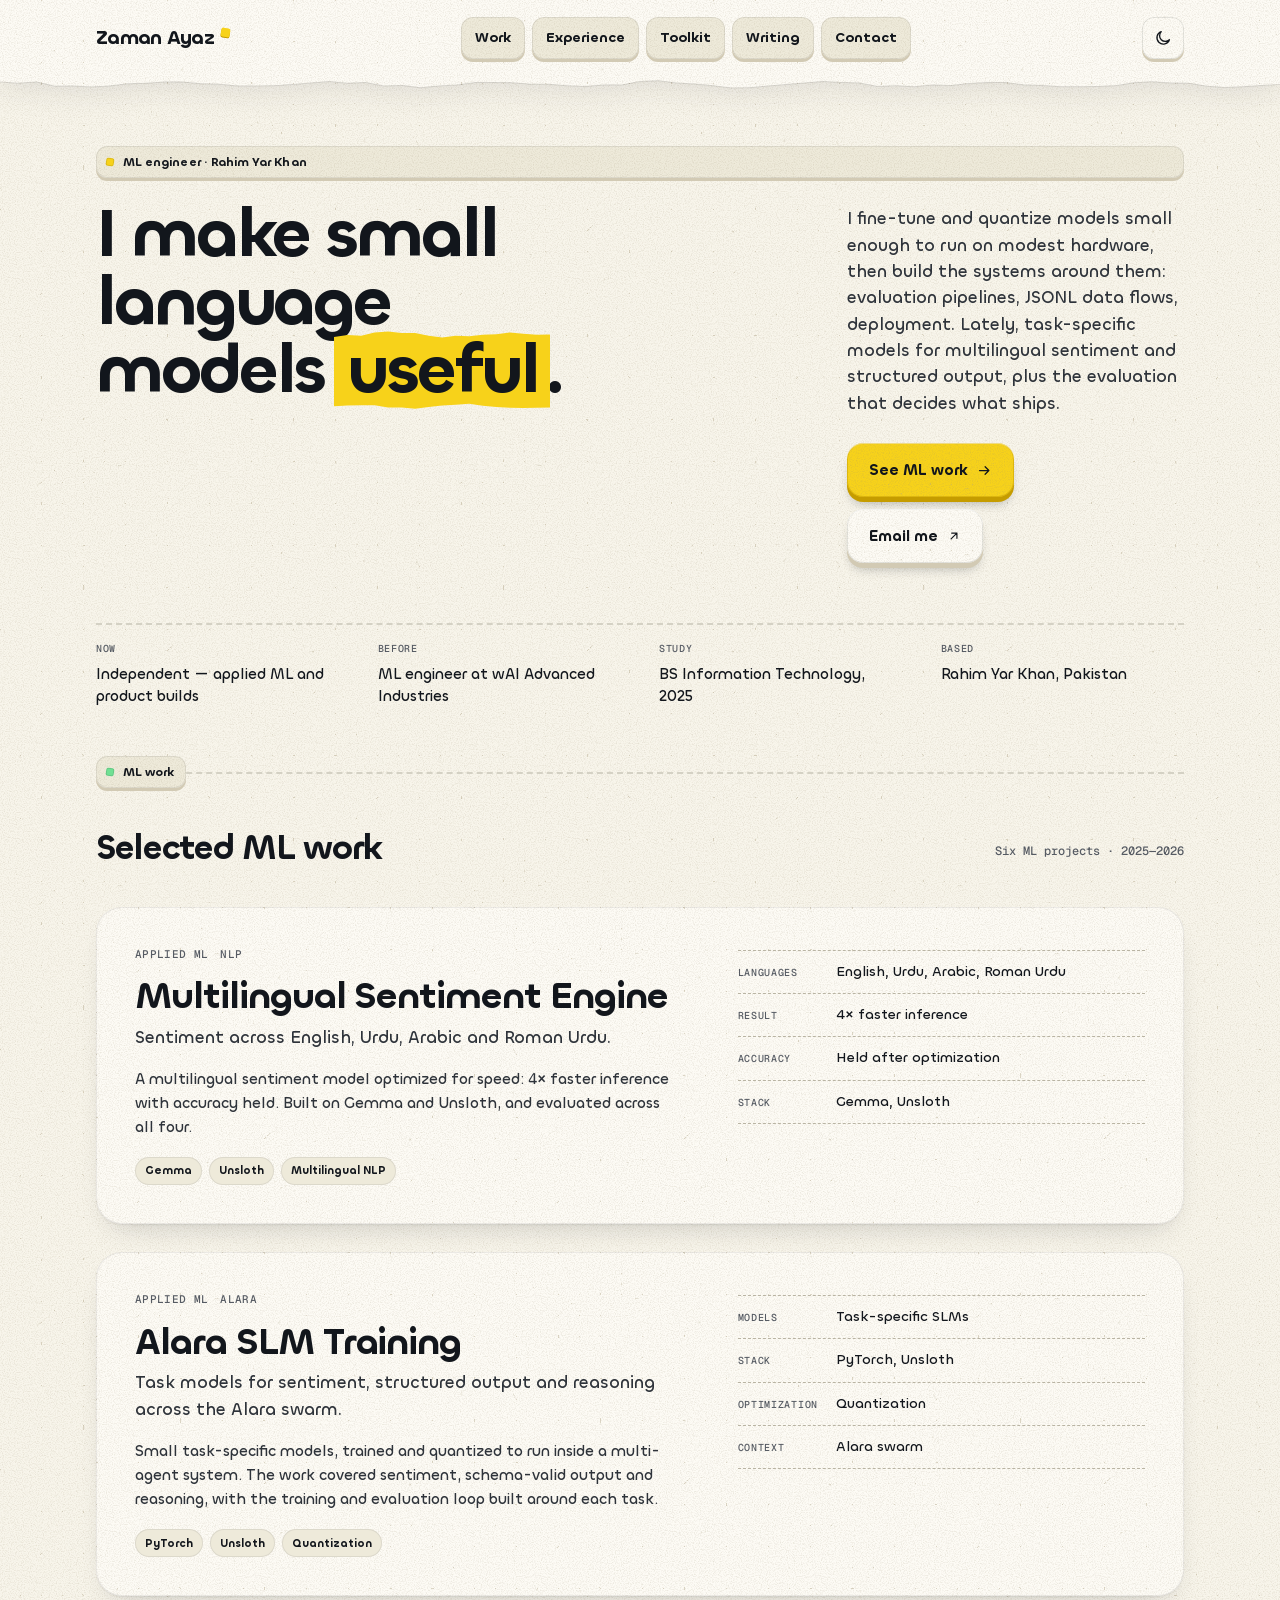
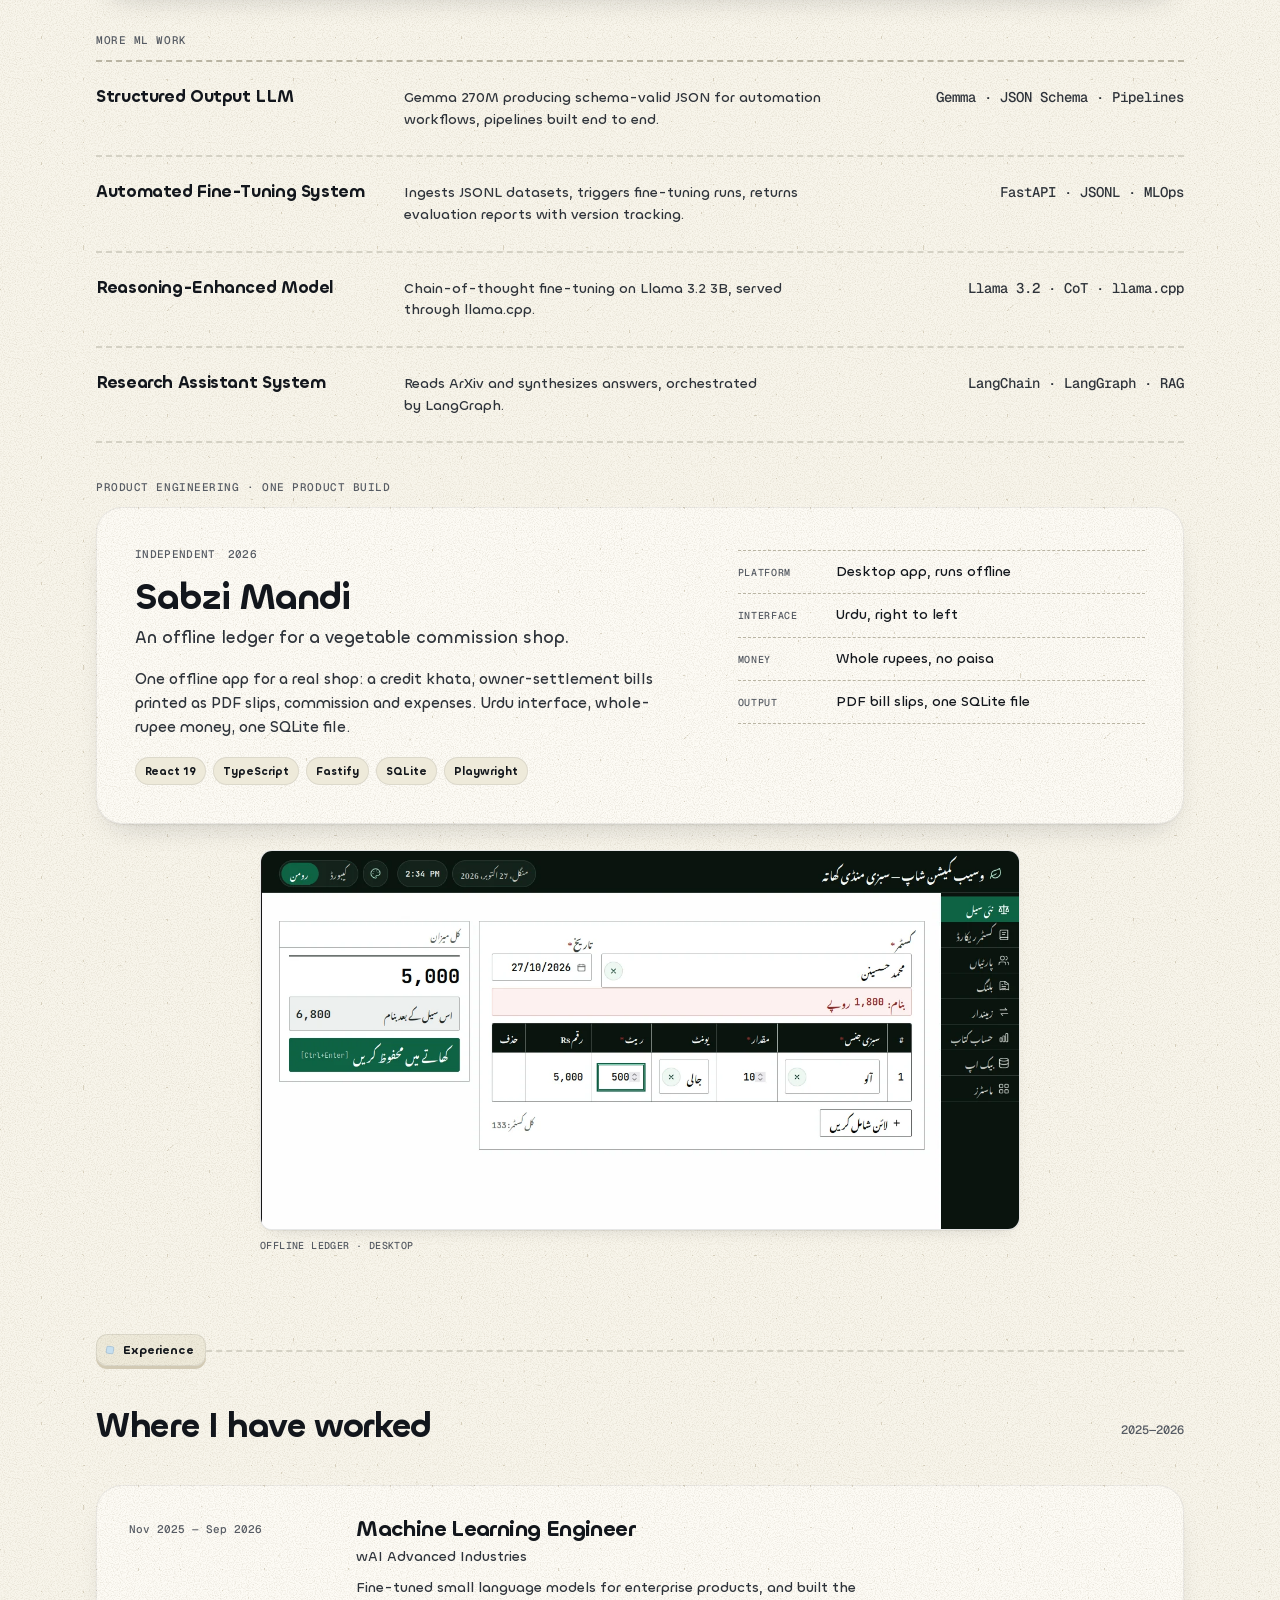
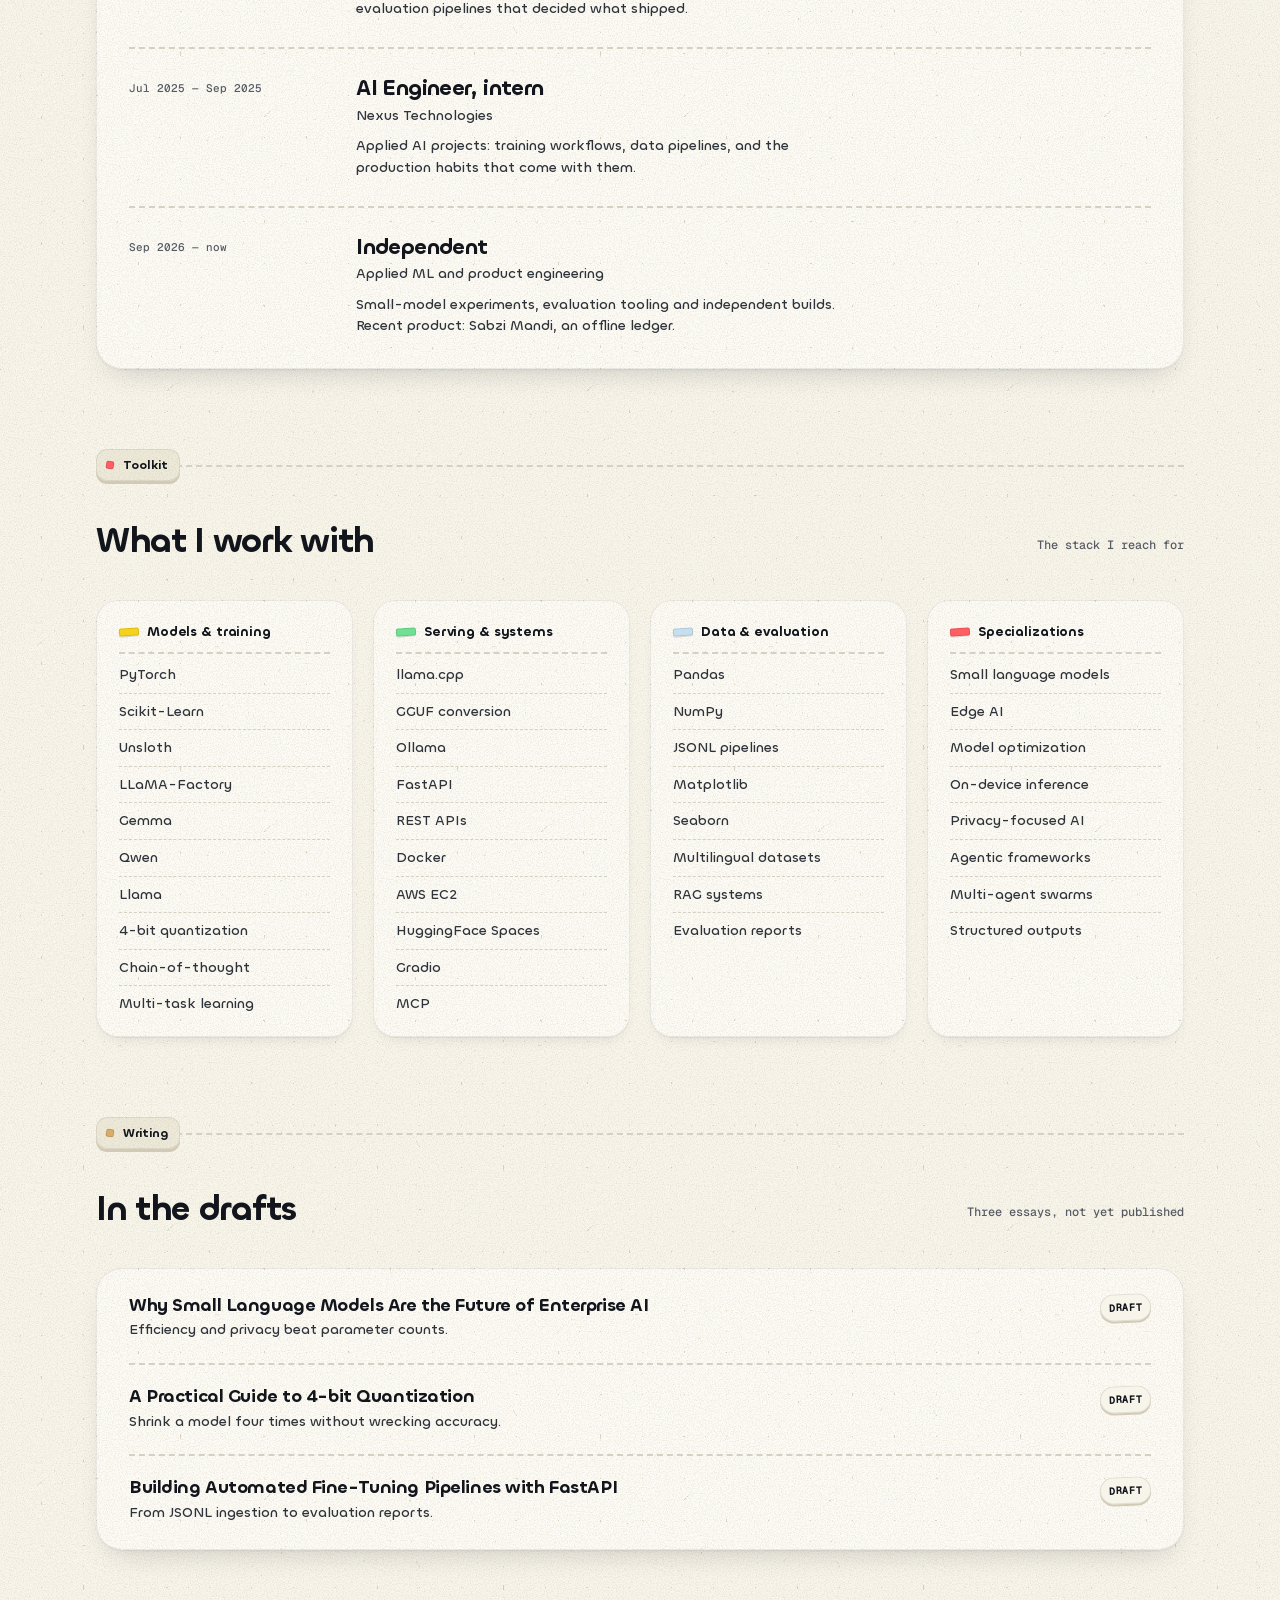
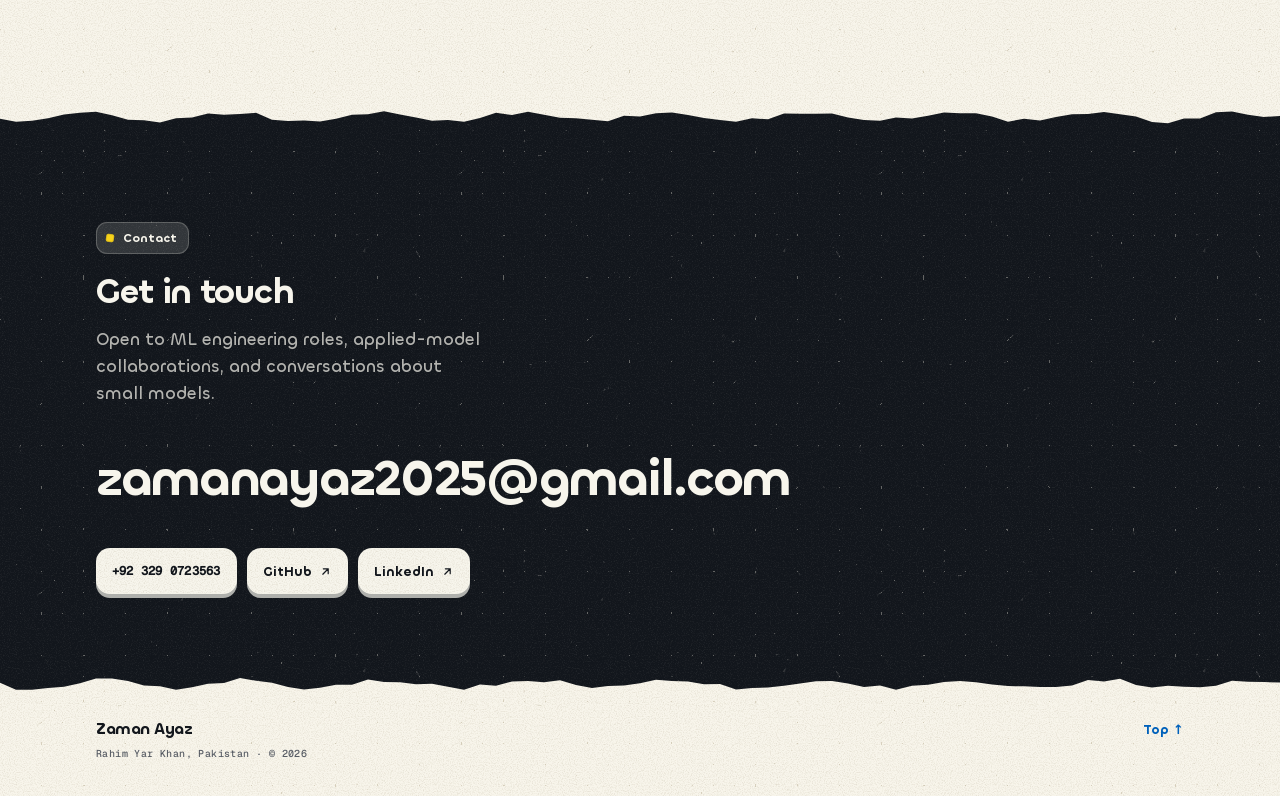
==== commit 25a7d2ca: "Lead with ML work and demote Sabzi Mandi to product engineering" ====
--- a/index.html
+++ b/index.html
@@ -4,7 +4,7 @@
 <meta charset="utf-8">
 <meta name="viewport" content="width=device-width, initial-scale=1">
 <title>Zaman Ayaz — Machine-learning engineer</title>
-<meta name="description" content="Machine-learning engineer in Rahim Yar Khan. Small language models, fine-tuning and quantization, and an offline ledger for a vegetable commission shop.">
+<meta name="description" content="Machine-learning engineer in Rahim Yar Khan. Small language models, fine-tuning, quantization and evaluation pipelines.">
 <link rel="canonical" href="https://zamanayaz.tech/">
 <meta property="og:type" content="website">
 <meta property="og:title" content="Zaman Ayaz — Machine-learning engineer">
@@ -29,7 +29,6 @@
 @font-face{font-family:"Geist Mono";src:url([data-uri]) format("woff2");font-weight:500;font-style:normal;font-display:block;}
 :root {
   --tear-bar: polygon(0% 0%, 100% 0%, 100% calc(100% - 3.93px), 98.57% calc(100% - 3.03px), 97.14% calc(100% - 1.82px), 95.71% calc(100% - 1.05px), 94.29% calc(100% - 2.27px), 92.86% calc(100% - 5.36px), 91.43% calc(100% - 5.59px), 90% calc(100% - 6.63px), 88.57% calc(100% - 5.86px), 87.14% calc(100% - 2.78px), 85.71% calc(100% - 2.12px), 84.29% calc(100% - 1.77px), 82.86% calc(100% - 1.85px), 81.43% calc(100% - 2.92px), 80% calc(100% - 3.48px), 78.57% calc(100% - 6.03px), 77.14% calc(100% - 6.06px), 75.71% calc(100% - 4.89px), 74.29% calc(100% - 3.08px), 72.86% calc(100% - 3.55px), 71.43% calc(100% - 1.7px), 70% calc(100% - 2.68px), 68.57% calc(100% - 1.9px), 67.14% calc(100% - 5.42px), 65.71% calc(100% - 5.97px), 64.29% calc(100% - 6.88px), 62.86% calc(100% - 5.39px), 61.43% calc(100% - 3.94px), 60% calc(100% - 2.58px), 58.57% calc(100% - 0.78px), 57.14% calc(100% - 0.57px), 55.71% calc(100% - 2.71px), 54.29% calc(100% - 4.44px), 52.86% calc(100% - 5.49px), 51.43% calc(100% - 7.7px), 50% calc(100% - 6.94px), 48.57% calc(100% - 3.53px), 47.14% calc(100% - 3.59px), 45.71% calc(100% - 2.01px), 44.29% calc(100% - 2.77px), 42.86% calc(100% - 4.17px), 41.43% calc(100% - 4.27px), 40% calc(100% - 5.66px), 38.57% calc(100% - 6.07px), 37.14% calc(100% - 6.12px), 35.71% calc(100% - 3.49px), 34.29% calc(100% - 2.46px), 32.86% calc(100% - 0.7px), 31.43% calc(100% - 3.1px), 30% calc(100% - 2.46px), 28.57% calc(100% - 6.06px), 27.14% calc(100% - 5.21px), 25.71% calc(100% - 6.9px), 24.29% calc(100% - 5.44px), 22.86% calc(100% - 4.12px), 21.43% calc(100% - 2.84px), 20% calc(100% - 2.41px), 18.57% calc(100% - 2.44px), 17.14% calc(100% - 4.22px), 15.71% calc(100% - 4.78px), 14.29% calc(100% - 6.48px), 12.86% calc(100% - 6.41px), 11.43% calc(100% - 5.37px), 10% calc(100% - 4.85px), 8.57% calc(100% - 2.52px), 7.14% calc(100% - 1.6px), 5.71% calc(100% - 2.4px), 4.29% calc(100% - 2.37px), 2.86% calc(100% - 6.51px), 1.43% calc(100% - 5.17px), 0% calc(100% - 6.59px));
-  --tear-mat: polygon(0% 2.48px, 3.85% 4.27px, 7.69% 4.65px, 11.54% 2.9px, 15.38% 2.73px, 19.23% 1.35px, 23.08% 0.9px, 26.92% 0.33px, 30.77% 1.23px, 34.62% 3.04px, 38.46% 2.88px, 42.31% 4.76px, 46.15% 2.79px, 50% 2.39px, 53.85% 1.59px, 57.69% 1.61px, 61.54% 1.72px, 65.38% 1.31px, 69.23% 2.27px, 73.08% 3.99px, 76.92% 3.49px, 80.77% 3.48px, 84.62% 3.37px, 88.46% 1.9px, 92.31% 1.04px, 96.15% 1.42px, 100% 1.5px, calc(100% - 2.49px) 3.85%, calc(100% - 2.47px) 7.69%, calc(100% - 1.53px) 11.54%, calc(100% - 1.4px) 15.38%, calc(100% - 2.01px) 19.23%, calc(100% - 1.65px) 23.08%, calc(100% - 3.91px) 26.92%, calc(100% - 4.26px) 30.77%, calc(100% - 4.65px) 34.62%, calc(100% - 3.25px) 38.46%, calc(100% - 1.43px) 42.31%, calc(100% - 1.32px) 46.15%, calc(100% - 0.56px) 50%, calc(100% - 1.59px) 53.85%, calc(100% - 1.86px) 57.69%, calc(100% - 4.15px) 61.54%, calc(100% - 4.83px) 65.38%, calc(100% - 4.59px) 69.23%, calc(100% - 2.53px) 73.08%, calc(100% - 1.25px) 76.92%, calc(100% - 1.64px) 80.77%, calc(100% - 1.31px) 84.62%, calc(100% - 1.52px) 88.46%, calc(100% - 3.04px) 92.31%, calc(100% - 3.89px) 96.15%, calc(100% - 4.95px) 100%, 96.15% calc(100% - 2.63px), 92.31% calc(100% - 3.73px), 88.46% calc(100% - 4.18px), 84.62% calc(100% - 3px), 80.77% calc(100% - 1.75px), 76.92% calc(100% - 1.96px), 73.08% calc(100% - 0.25px), 69.23% calc(100% - 0.5px), 65.38% calc(100% - 2.53px), 61.54% calc(100% - 3.21px), 57.69% calc(100% - 4.76px), 53.85% calc(100% - 3.89px), 50% calc(100% - 3.38px), 46.15% calc(100% - 2.52px), 42.31% calc(100% - 2.06px), 38.46% calc(100% - 0.25px), 34.62% calc(100% - 0.67px), 30.77% calc(100% - 1.65px), 26.92% calc(100% - 3.88px), 23.08% calc(100% - 3.93px), 19.23% calc(100% - 3.85px), 15.38% calc(100% - 3.36px), 11.54% calc(100% - 1.41px), 7.69% calc(100% - 1.14px), 3.85% calc(100% - 0.83px), 0% calc(100% - 1.66px), 1.9px 96.15%, 1.2px 92.31%, 2.21px 88.46%, 3.38px 84.62%, 4.41px 80.77%, 4.33px 76.92%, 3.26px 73.08%, 1.03px 69.23%, 0.54px 65.38%, 0.38px 61.54%, 2.54px 57.69%, 2.15px 53.85%, 3.61px 50%, 4.14px 46.15%, 3.46px 42.31%, 2.93px 38.46%, 0.82px 34.62%, 1.2px 30.77%, 1.87px 26.92%, 1.15px 23.08%, 3.62px 19.23%, 2.92px 15.38%, 4.71px 11.54%, 4.26px 7.69%, 2.65px 3.85%);
   --tear-band: polygon(0% 8.27px, 1.25% 11.44px, 2.5% 10.46px, 3.75% 7.9px, 5% 4.02px, 6.25% 2.4px, 7.5% 1.51px, 8.75% 4.82px, 10% 9.45px, 11.25% 10.01px, 12.5% 12.02px, 13.75% 7.97px, 15% 7.07px, 16.25% 3.12px, 17.5% 4.36px, 18.75% 3.74px, 20% 2.47px, 21.25% 9.35px, 22.5% 10.6px, 23.75% 10.08px, 25% 11.19px, 26.25% 8.34px, 27.5% 4.35px, 28.75% 3.93px, 30% 0.98px, 31.25% 4.08px, 32.5% 7.04px, 33.75% 10.33px, 35% 9.63px, 36.25% 11.45px, 37.5% 7.6px, 38.75% 2.49px, 40% 4.62px, 41.25% 1.48px, 42.5% 4.29px, 43.75% 7.48px, 45% 7.97px, 46.25% 9.49px, 47.5% 10.85px, 48.75% 5.29px, 50% 6.21px, 51.25% 2.87px, 52.5% 2.1px, 53.75% 4.74px, 55% 7.62px, 56.25% 9.76px, 57.5% 11.28px, 58.75% 7.83px, 60% 9px, 61.25% 3.11px, 62.5% 3.5px, 63.75% 3.36px, 65% 3.12px, 66.25% 7.22px, 67.5% 9.59px, 68.75% 10.39px, 70% 7.08px, 71.25% 8.16px, 72.5% 5.47px, 73.75% 2.23px, 75% 2.93px, 76.25% 2.77px, 77.5% 6.13px, 78.75% 11.33px, 80% 8.48px, 81.25% 10.08px, 82.5% 6.56px, 83.75% 3.86px, 85% 3.62px, 86.25% 1.58px, 87.5% 3.84px, 88.75% 6.19px, 90% 11.67px, 91.25% 12.86px, 92.5% 8.11px, 93.75% 8.02px, 95% 1.8px, 96.25% 1.08px, 97.5% 4.32px, 98.75% 6.61px, 100% 5.6px, 100% 100%, 100% calc(100% - 8.06px), 98.75% calc(100% - 8.44px), 97.5% calc(100% - 8.75px), 96.25% calc(100% - 9.77px), 95% calc(100% - 4.62px), 93.75% calc(100% - 3.21px), 92.5% calc(100% - 3.83px), 91.25% calc(100% - 4.63px), 90% calc(100% - 3.02px), 88.75% calc(100% - 5.58px), 87.5% calc(100% - 11.7px), 86.25% calc(100% - 9.04px), 85% calc(100% - 10.43px), 83.75% calc(100% - 5.07px), 82.5% calc(100% - 3.39px), 81.25% calc(100% - 3.45px), 80% calc(100% - 4.11px), 78.75% calc(100% - 4.46px), 77.5% calc(100% - 5.92px), 76.25% calc(100% - 8.31px), 75% calc(100% - 9.49px), 73.75% calc(100% - 8.59px), 72.5% calc(100% - 5.69px), 71.25% calc(100% - 4.72px), 70% calc(100% - 0.65px), 68.75% calc(100% - 4.88px), 67.5% calc(100% - 3.51px), 66.25% calc(100% - 6.86px), 65% calc(100% - 9.37px), 63.75% calc(100% - 9.26px), 62.5% calc(100% - 6.87px), 61.25% calc(100% - 4.75px), 60% calc(100% - 3.05px), 58.75% calc(100% - 2.45px), 57.5% calc(100% - 0.98px), 56.25% calc(100% - 6.59px), 55% calc(100% - 6.25px), 53.75% calc(100% - 9.07px), 52.5% calc(100% - 9.38px), 51.25% calc(100% - 10.64px), 50% calc(100% - 7.31px), 48.75% calc(100% - 4.96px), 47.5% calc(100% - 4.6px), 46.25% calc(100% - 2.37px), 45% calc(100% - 5.52px), 43.75% calc(100% - 10.27px), 42.5% calc(100% - 8.17px), 41.25% calc(100% - 9.51px), 40% calc(100% - 9.01px), 38.75% calc(100% - 4.85px), 37.5% calc(100% - 5.9px), 36.25% calc(100% - 0.66px), 35% calc(100% - 3.83px), 33.75% calc(100% - 6.73px), 32.5% calc(100% - 6.31px), 31.25% calc(100% - 8.24px), 30% calc(100% - 8.46px), 28.75% calc(100% - 10.86px), 27.5% calc(100% - 5.76px), 26.25% calc(100% - 5.78px), 25% calc(100% - 2.81px), 23.75% calc(100% - 1.02px), 22.5% calc(100% - 3.44px), 21.25% calc(100% - 7.7px), 20% calc(100% - 9.75px), 18.75% calc(100% - 12.37px), 17.5% calc(100% - 7.54px), 16.25% calc(100% - 6.79px), 15% calc(100% - 3.32px), 13.75% calc(100% - 0.65px), 12.5% calc(100% - 4.28px), 11.25% calc(100% - 5.1px), 10% calc(100% - 9.5px), 8.75% calc(100% - 11.91px), 7.5% calc(100% - 11.91px), 6.25% calc(100% - 7.11px), 5% calc(100% - 3.85px), 3.75% calc(100% - 2.39px), 2.5% calc(100% - 0.65px), 1.25% calc(100% - 0.81px), 0% calc(100% - 7.77px));
   --tear-mark: polygon(0% 7.52%, 6.25% 5.04%, 12.5% 5.86%, 18.75% 1.78%, 25% 0.62%, 31.25% 2.37%, 37.5% 2.63%, 43.75% 6%, 50% 8.22%, 56.25% 6.07%, 62.5% 6.69%, 68.75% 4.82%, 75% 4.04%, 81.25% 1.91%, 87.5% 3.44%, 93.75% 4.71%, 100% 4.41%, 100% 96.68%, 93.75% 96.91%, 87.5% 97.19%, 81.25% 97.01%, 75% 96.07%, 68.75% 94.36%, 62.5% 91.84%, 56.25% 92.98%, 50% 94.18%, 43.75% 95.86%, 37.5% 98.21%, 31.25% 96.5%, 25% 96.75%, 18.75% 93.92%, 12.5% 93.71%, 6.25% 93.99%, 0% 94.96%);
 }
@@ -60,7 +59,6 @@
   --mint-deep: oklch(48% 0.12 155);
   --sugar: oklch(89% 0.035 236);
   --sand: oklch(77% 0.1 76);
-  --mat: oklch(89% 0.035 236);
   --band-bg: oklch(20% 0.014 255);
   --band-ink: oklch(97% 0.012 95);
   --band-soft: color-mix(in oklab, var(--band-ink) 74%, var(--band-bg));
@@ -123,7 +121,6 @@
   --mint-deep: oklch(72% 0.13 155);
   --sugar: oklch(42% 0.05 245);
   --sand: oklch(62% 0.1 76);
-  --mat: oklch(36% 0.045 245);
   --band-bg: oklch(93% 0.02 95);
   --band-ink: oklch(20% 0.014 255);
   --band-soft: color-mix(in oklab, var(--band-ink) 74%, var(--band-bg));
@@ -506,96 +503,6 @@
 .btn svg { transition: transform var(--t-ui) var(--ease-snap); }
 .btn:active { --edge-h: 1px; translate: 0 4px; transition-duration: 60ms; }
 
-/* ------------------------------------------------------------- hero shot */
-.shot-wrap {
-  position: relative;
-  margin-top: clamp(40px, 4.8vw, 60px);
-}
-.mat {
-  position: absolute;
-  inset: -14px -18px -20px -16px;
-  z-index: 0;
-  rotate: -0.35deg;
-  filter: var(--shadow-paper);
-  pointer-events: none;
-}
-.mat-paper {
-  position: absolute;
-  inset: 0;
-  background-color: var(--mat);
-  background-image: var(--grain), var(--fibre);
-  background-size: 280px, 420px;
-  clip-path: var(--tear-mat);
-}
-.shot-card {
-  position: relative;
-  z-index: 1;
-  padding: 12px;
-  background-color: var(--card);
-  background-image: var(--grain), var(--fibre);
-  background-size: 280px, 420px;
-  border: 1px solid color-mix(in oklab, var(--ink) 8%, transparent);
-  border-radius: 22px;
-  box-shadow: var(--shadow-card);
-  rotate: 0.18deg;
-}
-.shot-frame {
-  overflow: hidden;
-  border-radius: 12px;
-  background: #fff;
-  box-shadow: inset 0 0 0 1px color-mix(in oklab, var(--ink) 12%, transparent);
-}
-.shot-frame img {
-  display: block;
-  width: 100%;
-  height: auto;
-}
-.shot-tape {
-  position: absolute;
-  top: -13px;
-  left: 9%;
-  z-index: 2;
-  width: 154px;
-  height: 27px;
-  background: color-mix(in oklab, var(--accent) 88%, transparent);
-  clip-path: var(--tear-mark);
-  rotate: -2.4deg;
-  opacity: 0.92;
-  filter: drop-shadow(0 1px 1px oklch(20% 0.014 255 / 0.12));
-}
-.shot-cap {
-  display: flex;
-  align-items: center;
-  flex-wrap: wrap;
-  gap: 4px 10px;
-  padding: 11px 4px 1px;
-}
-.shot-name { font-size: 0.875rem; font-weight: 600; letter-spacing: -0.02em; }
-.shot-meta {
-  font-family: var(--mono);
-  font-size: 0.625rem;
-  letter-spacing: 0.04em;
-  text-transform: uppercase;
-  color: var(--muted);
-}
-.shot-chip {
-  display: inline-flex;
-  align-items: center;
-  min-height: 24px;
-  margin-left: auto;
-  padding: 0 9px;
-  border-radius: 999px;
-  background: var(--mint);
-  color: var(--accent-ink);
-  font-family: var(--mono);
-  font-size: 0.5625rem;
-  font-weight: 500;
-  letter-spacing: 0.08em;
-  text-transform: uppercase;
-  box-shadow: 0 2px 0 0 var(--mint-deep);
-  rotate: -1.5deg;
-}
-
 /* ----------------------------------------------------------------- facts */
 .hero-facts {
   display: grid;
@@ -673,6 +580,7 @@
   gap: clamp(26px, 4vw, 56px);
   padding: clamp(24px, 3vw, 38px);
 }
+.project + .project { margin-top: clamp(18px, 2.4vw, 28px); }
 .project-kicker {
   display: flex;
   flex-wrap: wrap;
@@ -744,6 +652,25 @@
   line-height: 1.5;
   color: var(--muted);
   text-align: right;
+}
+
+/* --------------------------------------------------------------- product */
+.product-shot { max-width: 760px; margin: 26px auto 0; }
+.product-frame {
+  overflow: hidden;
+  border: 1px solid color-mix(in oklab, var(--ink) 10%, transparent);
+  border-radius: 12px;
+  background: #fff;
+  box-shadow: var(--shadow-low);
+}
+.product-frame img { display: block; width: 100%; height: auto; }
+.product-shot figcaption {
+  margin-top: 8px;
+  font-family: var(--mono);
+  font-size: 0.625rem;
+  letter-spacing: 0.04em;
+  text-transform: uppercase;
+  color: var(--muted);
 }
 
 /* ------------------------------------------------------------- experience */
@@ -1012,13 +939,6 @@
   .spec > div { grid-template-columns: 74px minmax(0, 1fr); }
   .section-head-inner { align-items: flex-start; }
   .foot { align-items: flex-start; flex-direction: column; }
-  .shot-card { padding: 8px; }
-  .shot-tape { top: -11px; width: 118px; height: 22px; }
-  .mat { inset: -10px -10px -14px -10px; }
-  .shot-cap { padding-top: 9px; }
-}
-@media (max-width: 520px) {
-  .shot-meta { display: none; }
 }
 @media (max-width: 400px) {
   .contact-mail { font-size: 1.375rem; }
@@ -1088,10 +1008,10 @@
         <p class="eyebrow rise" style="--i:0">ML engineer · Rahim Yar Khan</p>
         <h1 class="rise" id="hero-title" style="--i:1">I make small language models <mark>useful</mark>.</h1>
         <div class="hero-side">
-          <p class="hero-lead rise" style="--i:2">I fine-tune and quantize models small enough to run on modest hardware, then build the systems around them: evaluation pipelines, JSONL data flows, deployment. Lately, an offline ledger for a vegetable commission shop.</p>
+          <p class="hero-lead rise" style="--i:2">I fine-tune and quantize models small enough to run on modest hardware, then build the systems around them: evaluation pipelines, JSONL data flows, deployment. Lately, task-specific models for multilingual sentiment and structured output, plus the evaluation that decides what ships.</p>
           <div class="hero-actions rise" style="--i:3">
             <a class="btn btn--primary" href="#work">
-              See selected work
+              See ML work
               <svg width="15" height="15" viewBox="0 0 24 24" fill="none" stroke="currentColor" stroke-width="2" stroke-linecap="round" stroke-linejoin="round" aria-hidden="true"><path d="M4 12h15M13 6l6 6-6 6"/></svg>
             </a>
             <a class="btn" href="mailto:zamanayaz2025@gmail.com">
@@ -1102,23 +1022,8 @@
         </div>
       </div>
 
-      <div class="shot-wrap rise" style="--i:4">
-        <span class="mat" aria-hidden="true"><span class="mat-paper"></span></span>
-        <figure class="shot-card">
-          <span class="shot-tape" aria-hidden="true"></span>
-          <div class="shot-frame">
-            <img src="[data-uri]" width="1301" height="649" alt="The Sabzi Mandi desktop ledger running offline, with its Urdu interface.">
-          </div>
-          <figcaption class="shot-cap">
-            <span class="shot-name">Sabzi Mandi</span>
-            <span class="shot-meta">Offline ledger</span>
-            <span class="shot-chip">Desktop</span>
-          </figcaption>
-        </figure>
-      </div>
-
-      <dl class="hero-facts rise" style="--i:5">
-        <div><dt>Now</dt><dd>Independent, building Sabzi Mandi</dd></div>
+      <dl class="hero-facts rise" style="--i:4">
+        <div><dt>Now</dt><dd>Independent — applied ML and product builds</dd></div>
         <div><dt>Before</dt><dd>ML engineer at wAI Advanced Industries</dd></div>
         <div><dt>Study</dt><dd>BS Information Technology, 2025</dd></div>
         <div><dt>Based</dt><dd>Rahim Yar Khan, Pakistan</dd></div>
@@ -1129,43 +1034,51 @@
   <section class="section" id="work" aria-labelledby="work-title">
     <div class="wrap">
       <header class="section-head">
-        <p class="eyebrow section-tab">Work</p>
+        <p class="eyebrow section-tab">ML work</p>
         <div class="section-head-inner">
-          <h2 id="work-title">Selected work</h2>
-          <p class="section-note">Seven projects · 2025—2026</p>
+          <h2 id="work-title">Selected ML work</h2>
+          <p class="section-note">Six ML projects · 2025—2026</p>
         </div>
       </header>
 
       <article class="project card reveal">
         <div>
-          <p class="project-kicker"><span>Independent</span><span>2026</span></p>
-          <h3 class="project-title">Sabzi Mandi</h3>
-          <p class="project-tagline">An offline ledger for a vegetable commission shop.</p>
-          <p class="project-body">One offline app for a real shop: a credit khata, owner-settlement bills printed as PDF slips, commission and expenses. Urdu interface, whole-rupee money, one SQLite file.</p>
+          <p class="project-kicker"><span>Applied ML</span><span>NLP</span></p>
+          <h3 class="project-title">Multilingual Sentiment Engine</h3>
+          <p class="project-tagline">Sentiment across English, Urdu, Arabic and Roman Urdu.</p>
+          <p class="project-body">A multilingual sentiment model optimized for speed: 4× faster inference with accuracy held. Built on Gemma and Unsloth, and evaluated across all four.</p>
           <ul class="chips" aria-label="Built with">
-            <li class="chip">React 19</li><li class="chip">TypeScript</li><li class="chip">Fastify</li><li class="chip">SQLite</li><li class="chip">Playwright</li>
+            <li class="chip">Gemma</li><li class="chip">Unsloth</li><li class="chip">Multilingual NLP</li>
           </ul>
         </div>
         <dl class="spec">
-          <div><dt>Platform</dt><dd>Desktop app, runs offline</dd></div>
-          <div><dt>Interface</dt><dd>Urdu, right to left</dd></div>
-          <div><dt>Money</dt><dd>Whole rupees, no paisa</dd></div>
-          <div><dt>Output</dt><dd>PDF bill slips, one SQLite file</dd></div>
+          <div><dt>Languages</dt><dd>English, Urdu, Arabic, Roman Urdu</dd></div>
+          <div><dt>Result</dt><dd>4× faster inference</dd></div>
+          <div><dt>Accuracy</dt><dd>Held after optimization</dd></div>
+          <div><dt>Stack</dt><dd>Gemma, Unsloth</dd></div>
         </dl>
       </article>
 
-      <p class="more-label">Also built</p>
+      <article class="project card reveal">
+        <div>
+          <p class="project-kicker"><span>Applied ML</span><span>Alara</span></p>
+          <h3 class="project-title">Alara SLM Training</h3>
+          <p class="project-tagline">Task models for sentiment, structured output and reasoning across the Alara swarm.</p>
+          <p class="project-body">Small task-specific models, trained and quantized to run inside a multi-agent system. The work covered sentiment, schema-valid output and reasoning, with the training and evaluation loop built around each task.</p>
+          <ul class="chips" aria-label="Built with">
+            <li class="chip">PyTorch</li><li class="chip">Unsloth</li><li class="chip">Quantization</li>
+          </ul>
+        </div>
+        <dl class="spec">
+          <div><dt>Models</dt><dd>Task-specific SLMs</dd></div>
+          <div><dt>Stack</dt><dd>PyTorch, Unsloth</dd></div>
+          <div><dt>Optimization</dt><dd>Quantization</dd></div>
+          <div><dt>Context</dt><dd>Alara swarm</dd></div>
+        </dl>
+      </article>
+
+      <p class="more-label">More ML work</p>
       <ol class="work-list reveal">
-        <li class="work-row">
-          <h3>Alara SLM Training</h3>
-          <p>Task models for sentiment, structured output and reasoning across the Alara swarm.</p>
-          <p class="work-stack">PyTorch · Unsloth · Quantization</p>
-        </li>
-        <li class="work-row">
-          <h3>Multilingual Sentiment Engine</h3>
-          <p>Sentiment across English, Urdu, Arabic and Roman Urdu. 4× faster inference, accuracy held.</p>
-          <p class="work-stack">Gemma · Unsloth · Multilingual NLP</p>
-        </li>
         <li class="work-row">
           <h3>Structured Output LLM</h3>
           <p>Gemma 270M producing schema-valid JSON for automation workflows, pipelines built end to end.</p>
@@ -1187,6 +1100,34 @@
           <p class="work-stack">LangChain · LangGraph · RAG</p>
         </li>
       </ol>
+
+      <p class="more-label">Product engineering · one product build</p>
+      <article class="project card reveal">
+        <div>
+          <p class="project-kicker"><span>Independent</span><span>2026</span></p>
+          <h3 class="project-title">Sabzi Mandi</h3>
+          <p class="project-tagline">An offline ledger for a vegetable commission shop.</p>
+          <p class="project-body">One offline app for a real shop: a credit khata, owner-settlement bills printed as PDF slips, commission and expenses. Urdu interface, whole-rupee money, one SQLite file.</p>
+          <ul class="chips" aria-label="Built with">
+            <li class="chip">React 19</li><li class="chip">TypeScript</li><li class="chip">Fastify</li><li class="chip">SQLite</li><li class="chip">Playwright</li>
+          </ul>
+        </div>
+        <dl class="spec">
+          <div><dt>Platform</dt><dd>Desktop app, runs offline</dd></div>
+          <div><dt>Interface</dt><dd>Urdu, right to left</dd></div>
+          <div><dt>Money</dt><dd>Whole rupees, no paisa</dd></div>
+          <div><dt>Output</dt><dd>PDF bill slips, one SQLite file</dd></div>
+        </dl>
+      </article>
+
+      <figure class="product-shot">
+        <div class="product-frame">
+          <img src="[data-uri]" width="1301" height="649" alt="The Sabzi Mandi desktop ledger running offline.">
+        </div>
+        <figcaption>Offline ledger · desktop</figcaption>
+      </figure>
+
+
     </div>
   </section>
 
@@ -1220,8 +1161,8 @@
           <p class="exp-date">Sep 2026 — now</p>
           <div>
             <h3 class="exp-role">Independent</h3>
-            <p class="exp-org">Hobby projects</p>
-            <p class="exp-desc">Building tools of my own, starting with a shop ledger.</p>
+            <p class="exp-org">Applied ML and product engineering</p>
+            <p class="exp-desc">Small-model experiments, evaluation tooling and independent builds. Recent product: Sabzi Mandi, an offline ledger.</p>
           </div>
         </li>
       </ol>
@@ -1305,7 +1246,7 @@
     <div class="wrap">
       <p class="eyebrow">Contact</p>
       <h2 id="contact-title">Get in touch</h2>
-      <p class="contact-lead">Open to collaborations, freelance work, and conversations about small models.</p>
+      <p class="contact-lead">Open to ML engineering roles, applied-model collaborations, and conversations about small models.</p>
       <a class="contact-mail" href="mailto:zamanayaz2025@gmail.com">zamanayaz2025@gmail.com</a>
       <div class="contact-links">
         <a class="chip-link" href="tel:+923290723563"><span class="phone-num">+92 329 0723563</span></a>
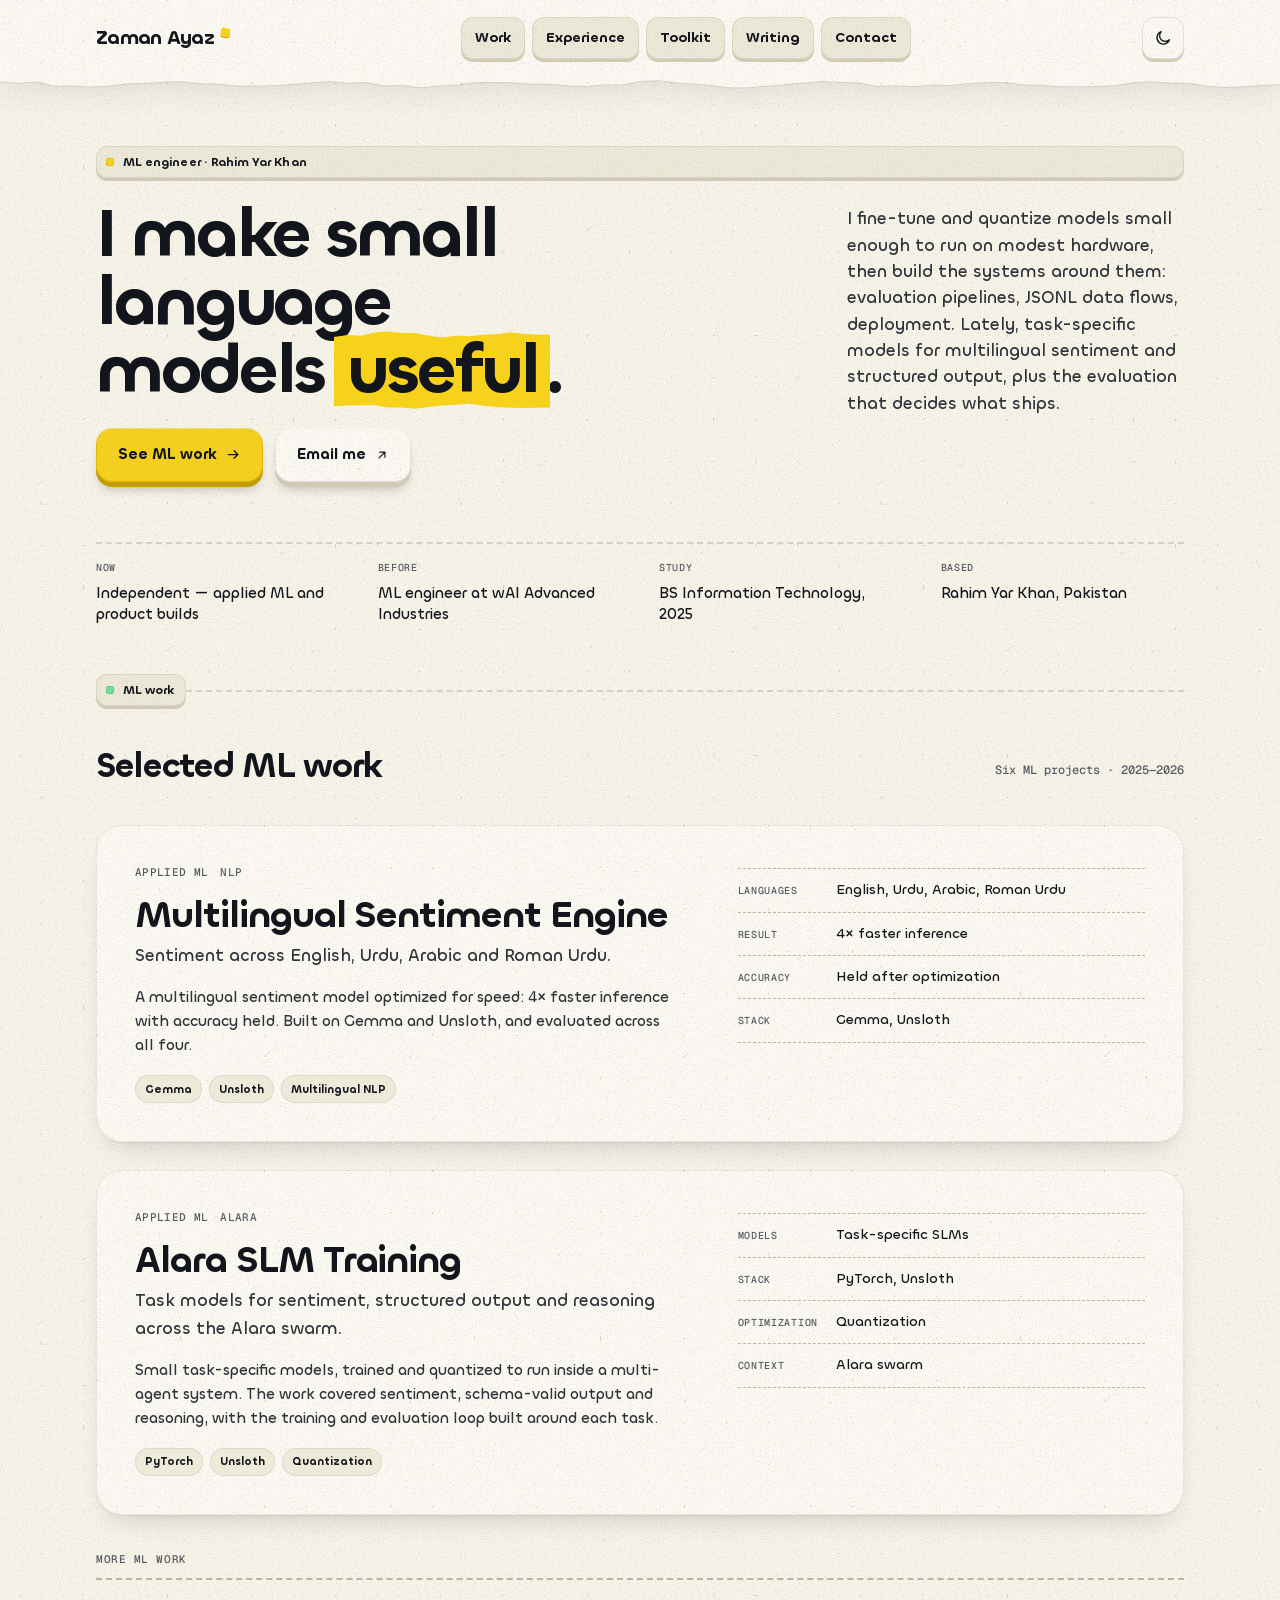
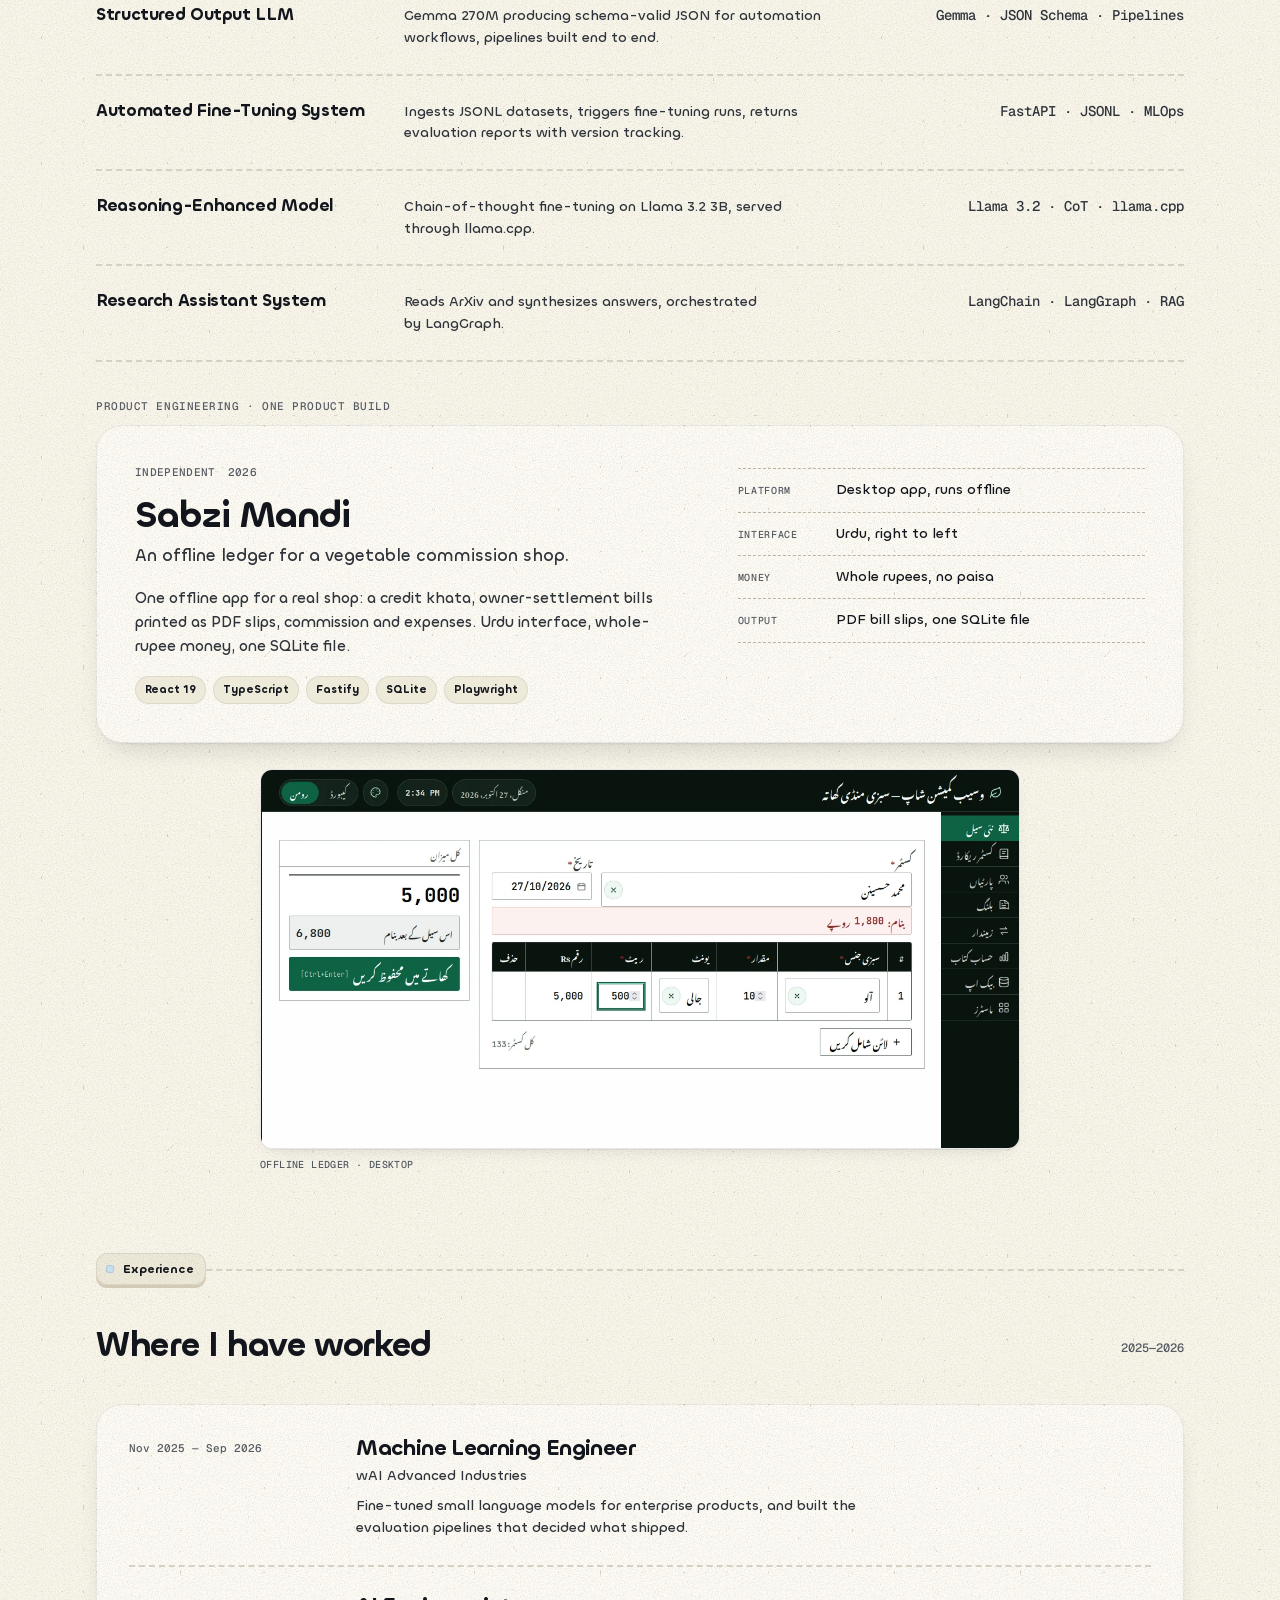
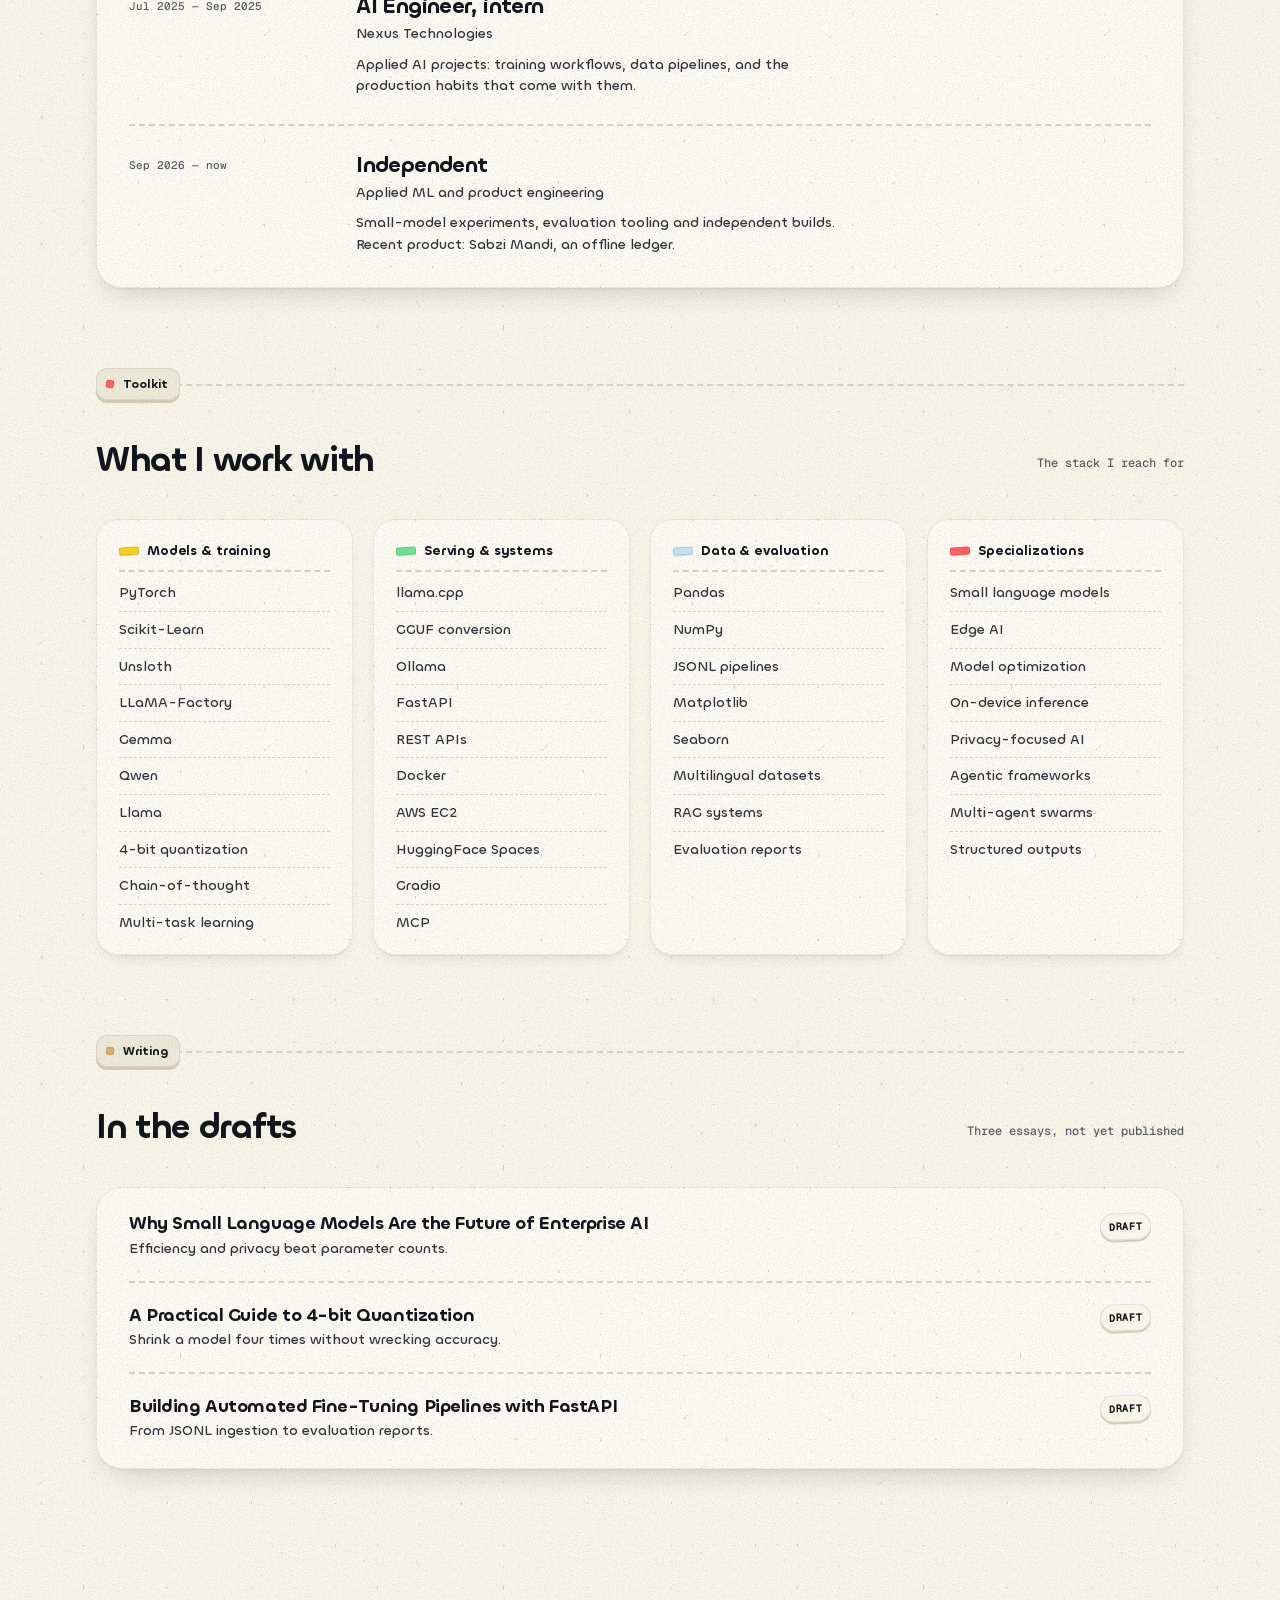
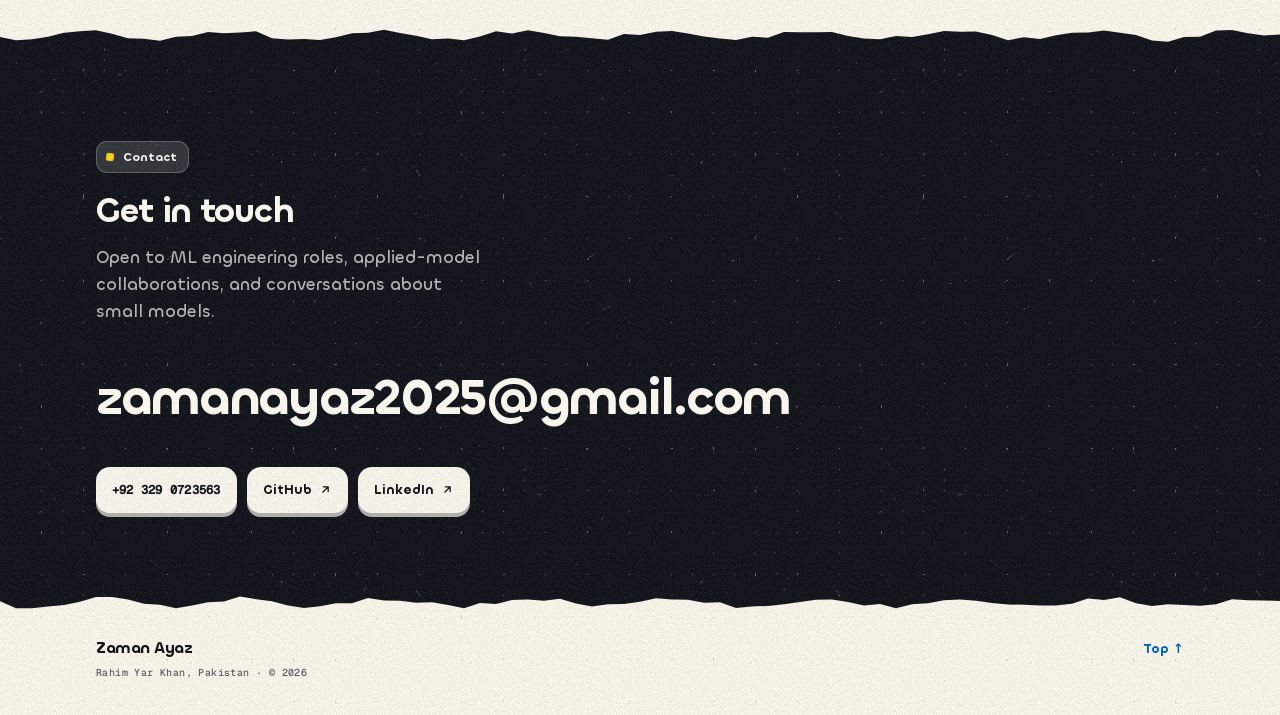
==== commit 275c108a: "Move hero CTAs under headline and surface facts above the fold" ====
--- a/index.html
+++ b/index.html
@@ -384,15 +384,20 @@
   row-gap: 0;
   align-items: start;
 }
-.hero-copy .eyebrow { grid-column: 1 / -1; margin-bottom: 22px; }
-.hero-copy h1 { grid-column: 1; max-width: none; }
-.hero-side { grid-column: 2; padding-top: 6px; }
+.hero-copy .eyebrow { grid-column: 1 / -1; grid-row: 1; margin-bottom: 22px; }
+.hero-copy h1 { grid-column: 1; grid-row: 2; max-width: none; }
+.hero-side { grid-column: 2; grid-row: 2 / span 2; padding-top: 6px; }
 .hero-side .hero-lead { margin-top: 0; max-width: 38ch; }
-.hero-side .hero-actions {
-  margin-top: 26px;
-  flex-direction: column;
-  align-items: flex-start;
-}
+.hero-copy .hero-actions {
+  grid-column: 1;
+  grid-row: 3;
+  margin-top: clamp(18px, 2vw, 24px);
+}
+.hero-copy .hero-facts {
+  grid-column: 1 / -1;
+  grid-row: 4;
+}
+
 .eyebrow {
   --tab-c: var(--accent);
   display: inline-flex;
@@ -918,7 +923,6 @@
   .hero-copy { display: block; }
   .hero-side { padding-top: 0; }
   .hero-side .hero-lead { margin-top: 22px; max-width: 44ch; }
-  .hero-side .hero-actions { margin-top: 28px; flex-direction: row; align-items: center; }
   .project { grid-template-columns: minmax(0, 1fr); }
   .toolkit { grid-template-columns: repeat(2, minmax(0, 1fr)); }
   .work-row { grid-template-columns: minmax(0, 1fr) minmax(0, 1.5fr); }
@@ -941,6 +945,8 @@
   .foot { align-items: flex-start; flex-direction: column; }
 }
 @media (max-width: 400px) {
+  .hero-copy .hero-actions { gap: 8px; }
+  .hero-copy .hero-actions .btn { padding-inline: 14px; font-size: 0.875rem; gap: 6px; }
   .contact-mail { font-size: 1.375rem; }
   .brand { font-size: 1.125rem; }
 }
@@ -1002,14 +1008,13 @@
 
 <main id="main">
 
-  <section class="hero" id="top" aria-labelledby="hero-title">
+    <section class="hero" id="top" aria-labelledby="hero-title">
     <div class="wrap">
       <div class="hero-copy">
         <p class="eyebrow rise" style="--i:0">ML engineer · Rahim Yar Khan</p>
         <h1 class="rise" id="hero-title" style="--i:1">I make small language models <mark>useful</mark>.</h1>
-        <div class="hero-side">
-          <p class="hero-lead rise" style="--i:2">I fine-tune and quantize models small enough to run on modest hardware, then build the systems around them: evaluation pipelines, JSONL data flows, deployment. Lately, task-specific models for multilingual sentiment and structured output, plus the evaluation that decides what ships.</p>
-          <div class="hero-actions rise" style="--i:3">
+
+        <div class="hero-actions rise" style="--i:2">
             <a class="btn btn--primary" href="#work">
               See ML work
               <svg width="15" height="15" viewBox="0 0 24 24" fill="none" stroke="currentColor" stroke-width="2" stroke-linecap="round" stroke-linejoin="round" aria-hidden="true"><path d="M4 12h15M13 6l6 6-6 6"/></svg>
@@ -1019,15 +1024,18 @@
               <svg width="14" height="14" viewBox="0 0 24 24" fill="none" stroke="currentColor" stroke-width="2" stroke-linecap="round" stroke-linejoin="round" aria-hidden="true"><path d="M7 17 17 7M8 7h9v9"/></svg>
             </a>
           </div>
-        </div>
-      </div>
-
-      <dl class="hero-facts rise" style="--i:4">
+
+        <dl class="hero-facts rise" style="--i:3">
         <div><dt>Now</dt><dd>Independent — applied ML and product builds</dd></div>
         <div><dt>Before</dt><dd>ML engineer at wAI Advanced Industries</dd></div>
         <div><dt>Study</dt><dd>BS Information Technology, 2025</dd></div>
         <div><dt>Based</dt><dd>Rahim Yar Khan, Pakistan</dd></div>
       </dl>
+
+        <div class="hero-side">
+          <p class="hero-lead rise" style="--i:4">I fine-tune and quantize models small enough to run on modest hardware, then build the systems around them: evaluation pipelines, JSONL data flows, deployment. Lately, task-specific models for multilingual sentiment and structured output, plus the evaluation that decides what ships.</p>
+        </div>
+      </div>
     </div>
   </section>
 
